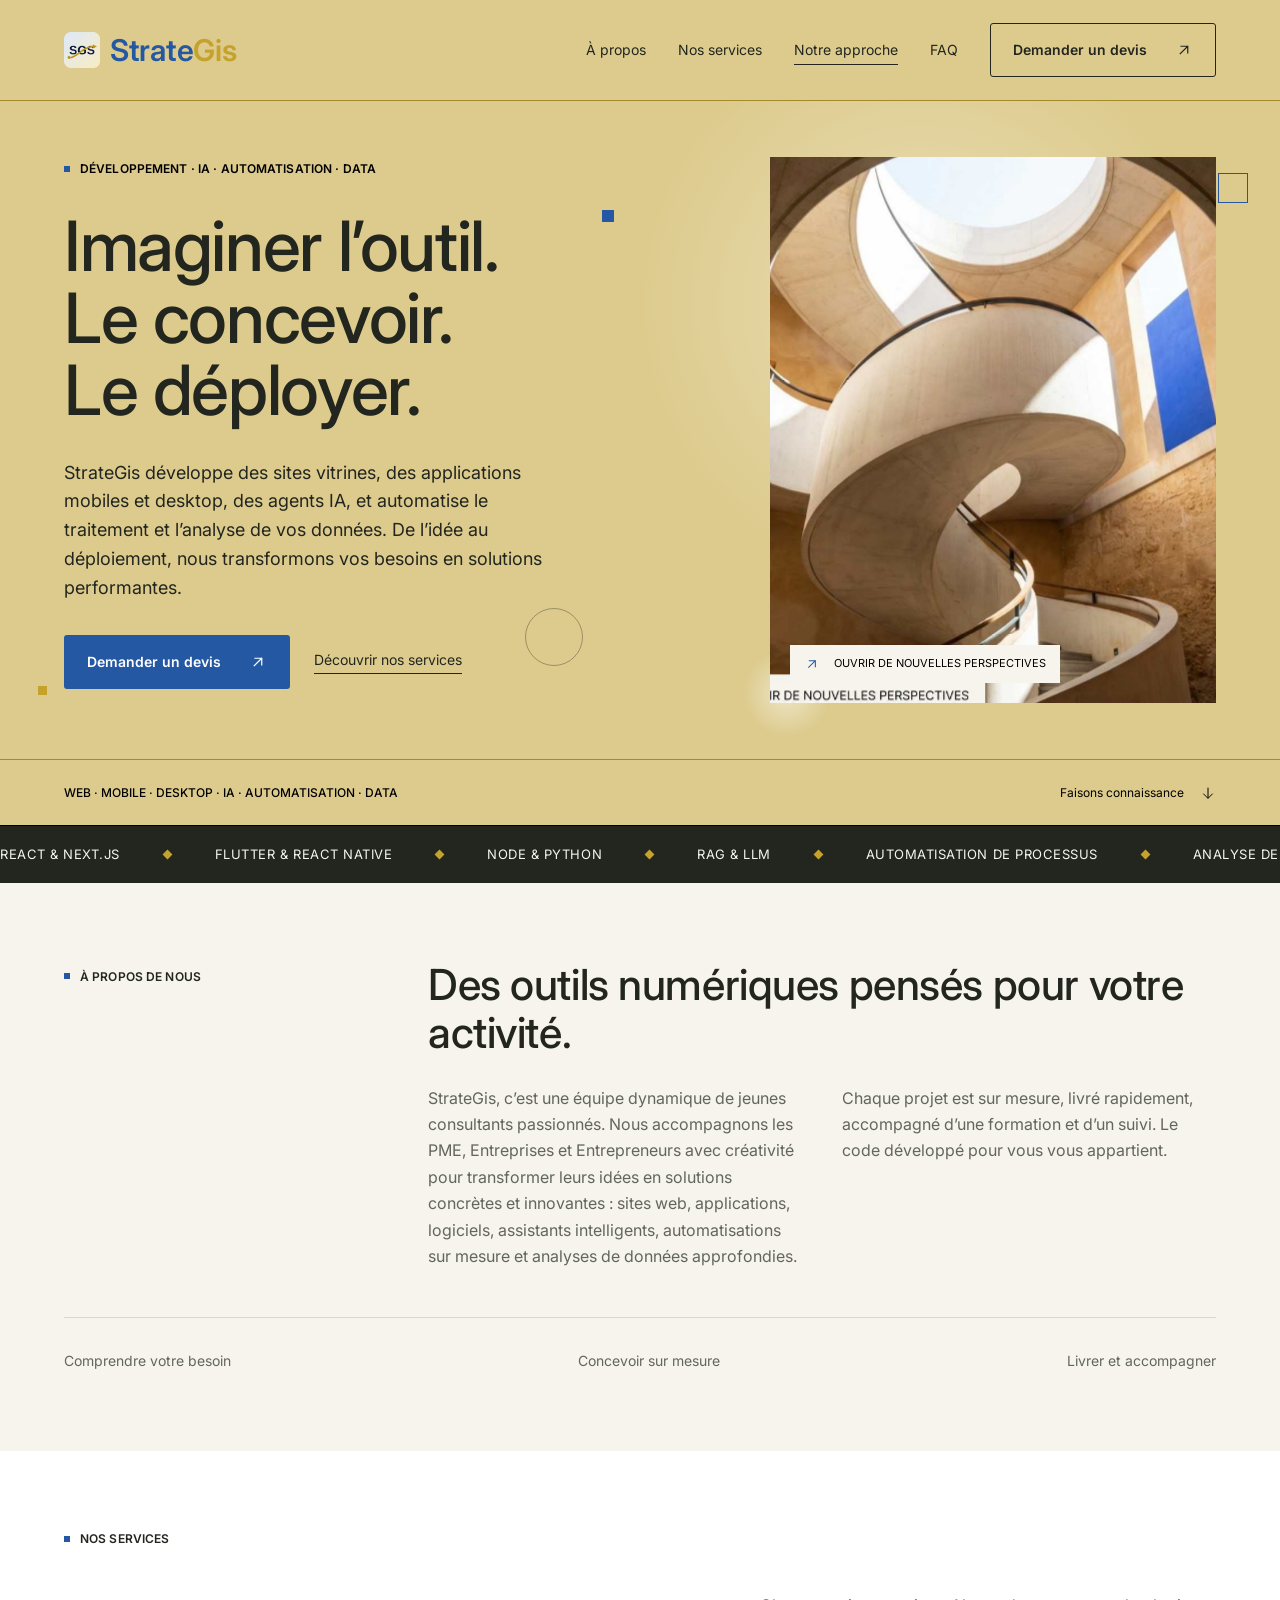
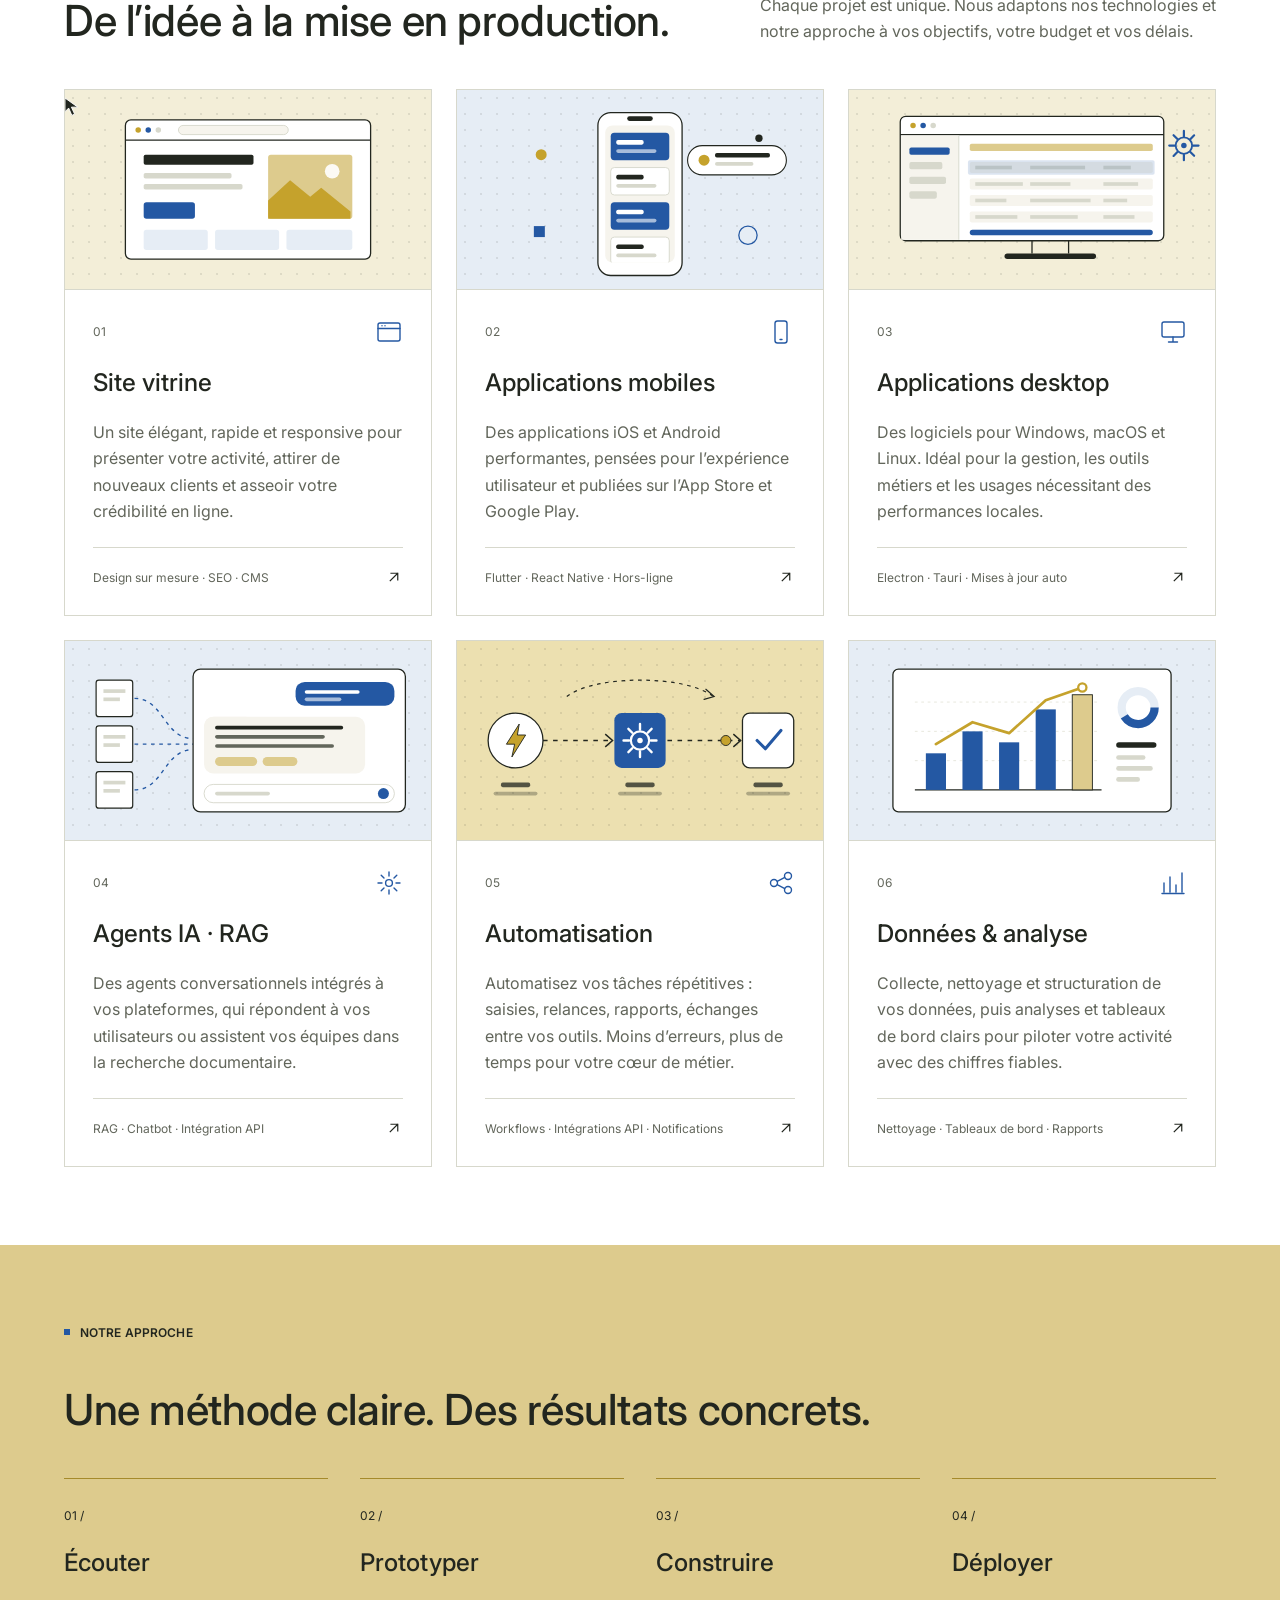
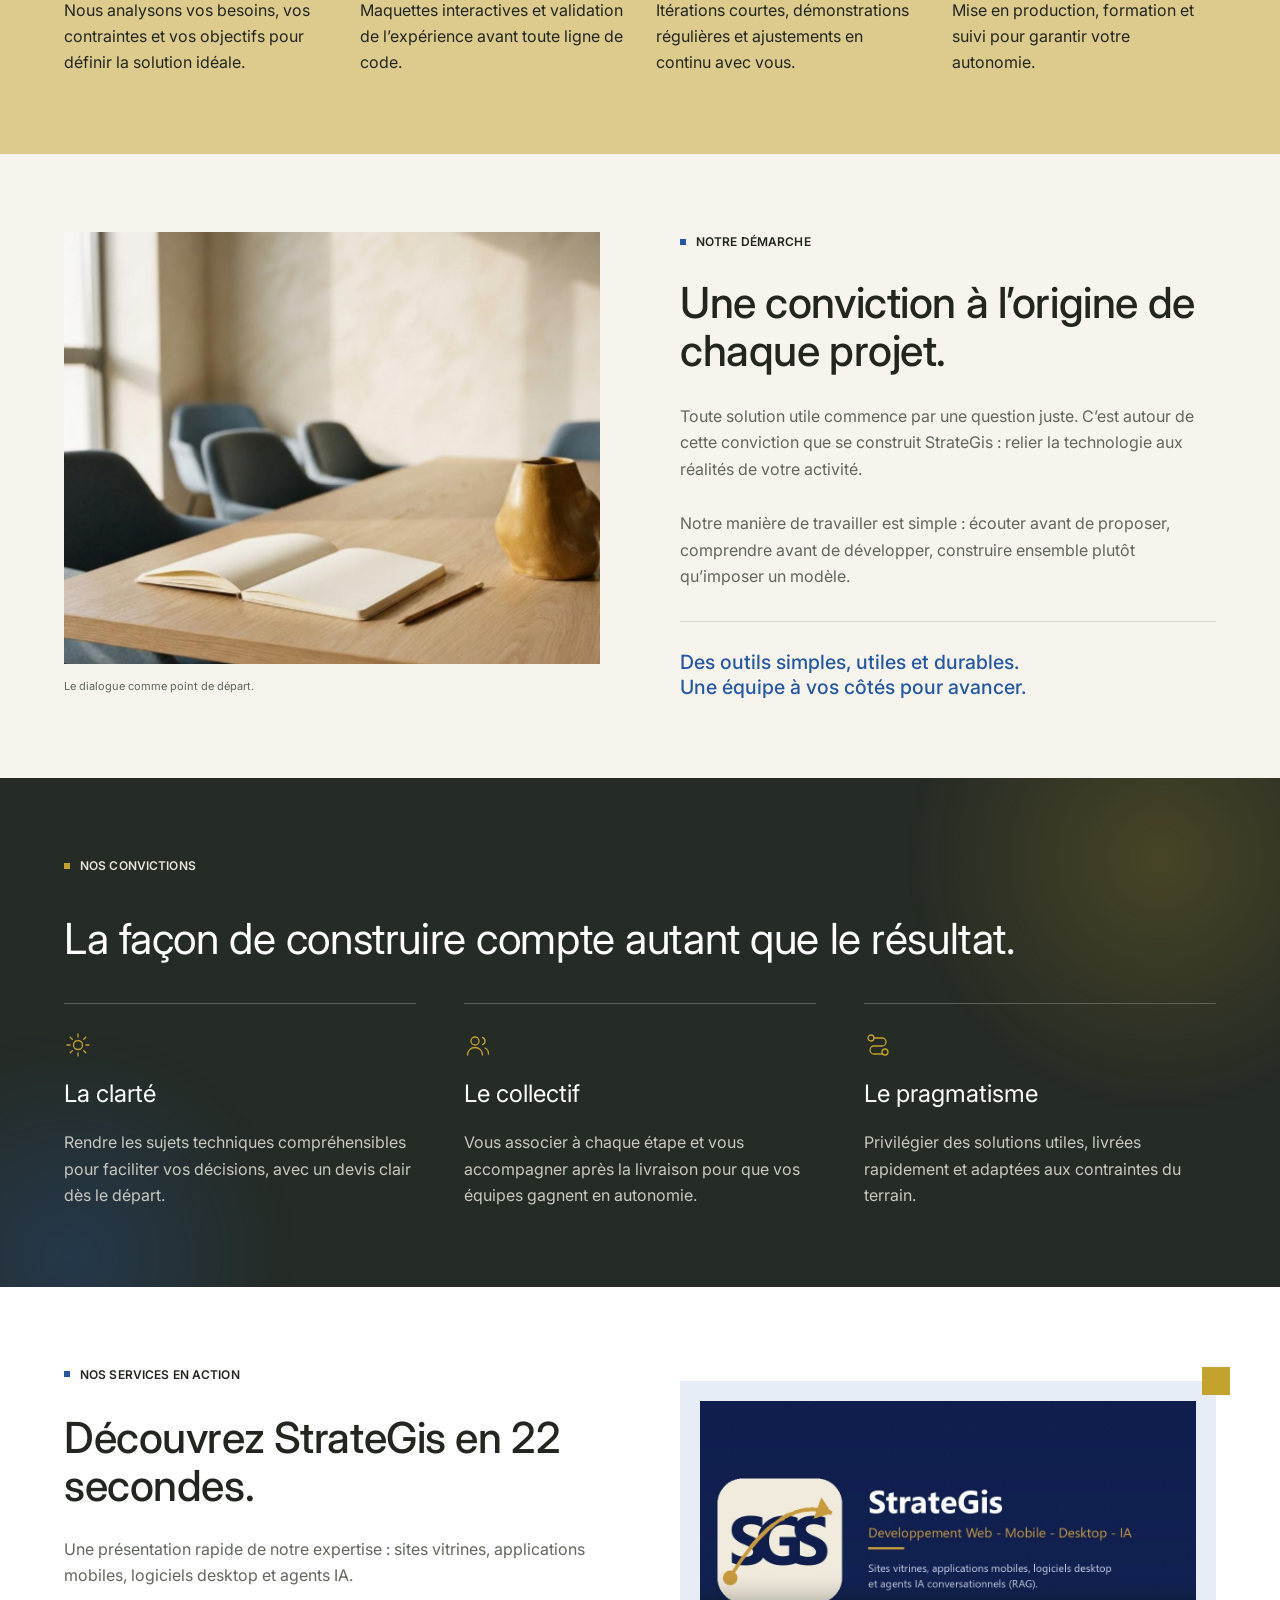
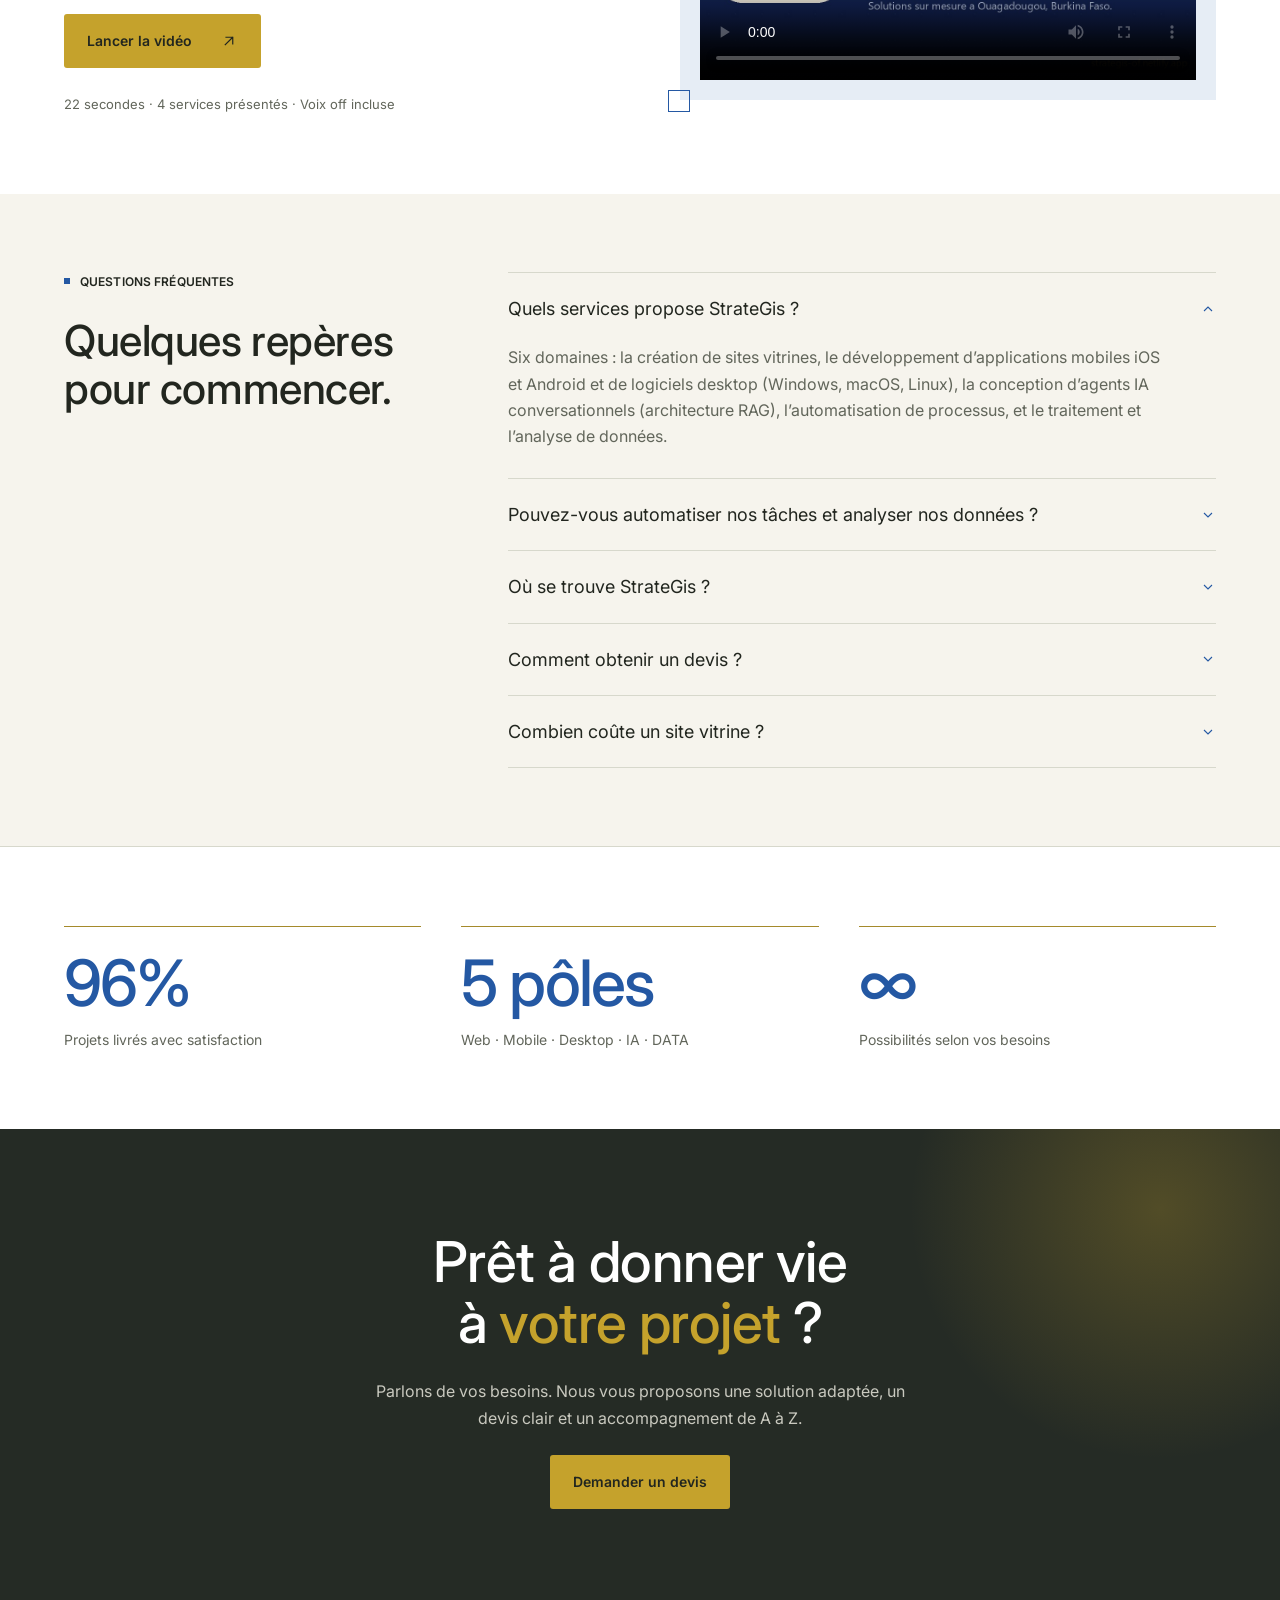
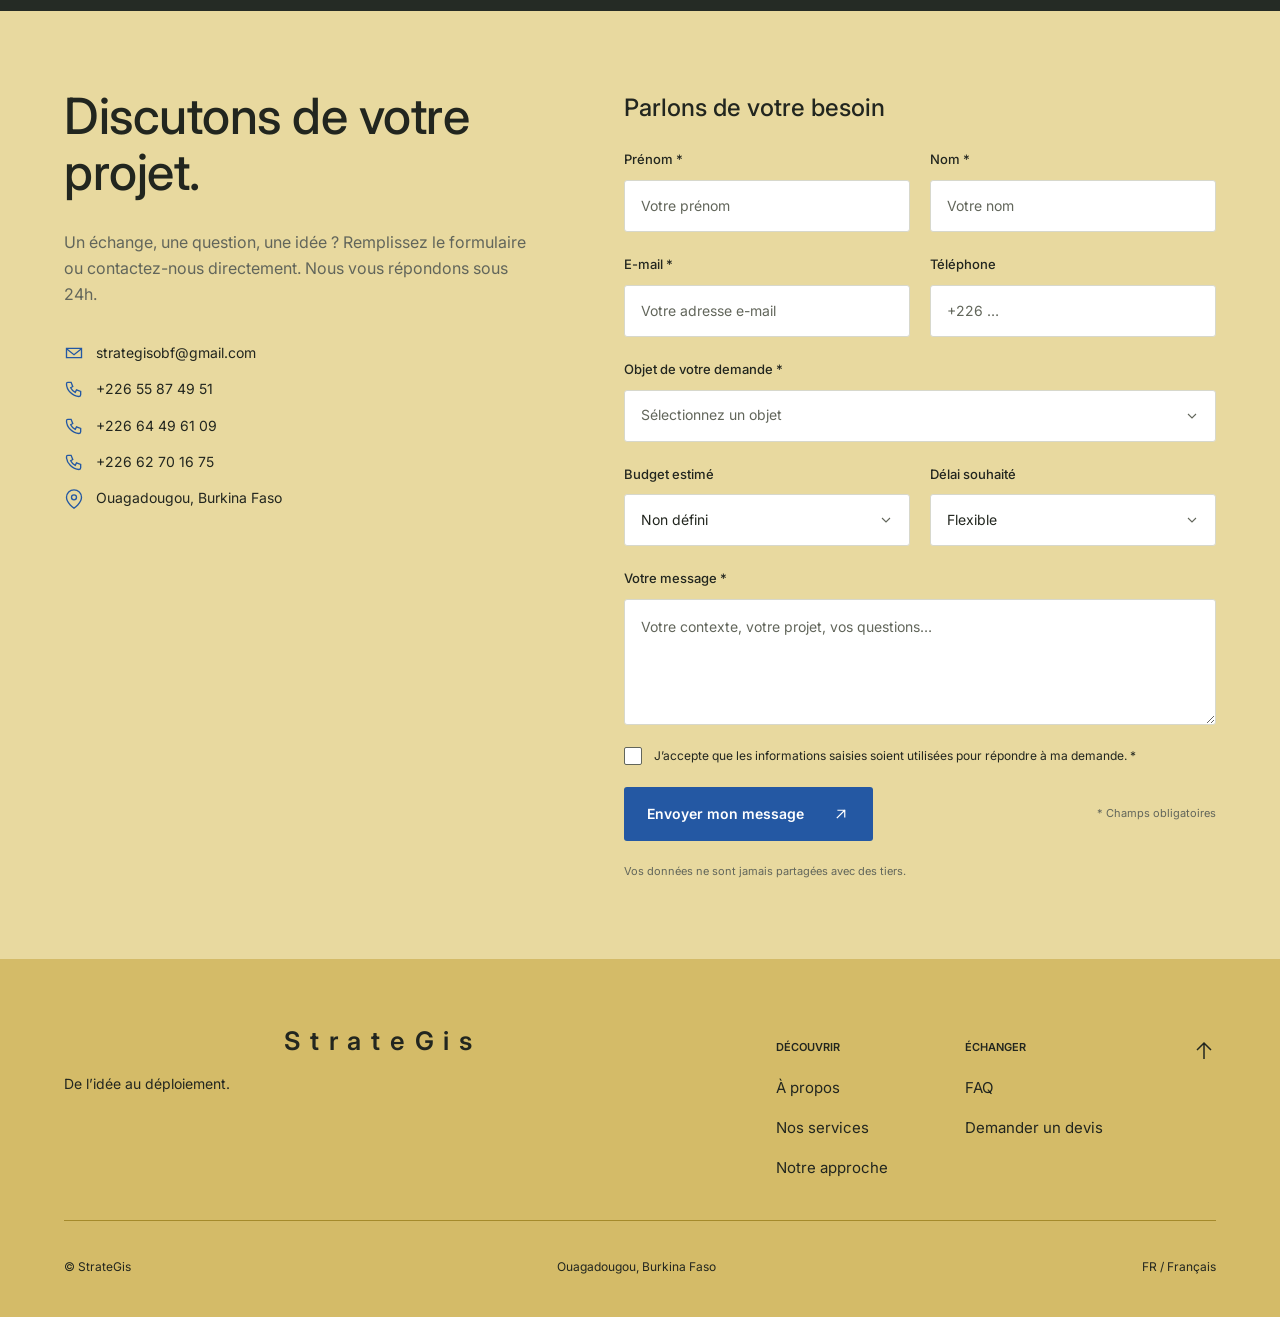
==== index.html @ c9e481a5 "constition du site" ====
<!DOCTYPE html>
<html lang="fr">
<head>
<meta charset="UTF-8">
<meta name="viewport" content="width=device-width, initial-scale=1, viewport-fit=cover">

<title>StrateGis — Développement Web, Mobile, IA, Automatisation & Data au Burkina Faso</title>
<meta name="description" content="StrateGis conçoit sites vitrines, applications mobiles et desktop, agents IA (RAG), automatisation de processus et traitement & analyse de données. Solutions sur mesure à Ouagadougou, Burkina Faso. Devis gratuit sous 24h.">
<meta name="keywords" content="développement web Burkina Faso, application mobile Ouagadougou, site vitrine Burkina, logiciel desktop, agent IA RAG, chatbot entreprise, automatisation de processus, analyse de données, traitement de données, tableau de bord, développeur web Ouagadougou, StrateGis">
<meta name="author" content="StrateGis">
<meta name="robots" content="index, follow, max-image-preview:large, max-snippet:-1, max-video-preview:-1">
<meta name="googlebot" content="index, follow">
<meta name="language" content="French">
<meta name="geo.region" content="BF">
<meta name="geo.placename" content="Ouagadougou">
<meta name="geo.position" content="12.3714;-1.5197">
<meta name="ICBM" content="12.3714, -1.5197">
<link rel="canonical" href="https://strategis-of.netlify.app/">

<meta property="og:type" content="website">
<meta property="og:url" content="https://strategis-of.netlify.app/">
<meta property="og:title" content="StrateGis — Développement, IA, Automatisation & Analyse de données">
<meta property="og:description" content="Sites vitrines, applications mobiles et desktop, agents IA, automatisation et analyse de données. Solutions sur mesure à Ouagadougou, Burkina Faso.">
<meta property="og:image" content="https://strategis-of.netlify.app/img/og-image.jpg">
<meta property="og:image:width" content="1200">
<meta property="og:image:height" content="630">
<meta property="og:image:alt" content="StrateGis — Développement, IA, automatisation et analyse de données">
<meta property="og:locale" content="fr_FR">
<meta property="og:site_name" content="StrateGis">

<meta name="twitter:card" content="summary_large_image">
<meta name="twitter:url" content="https://strategis-of.netlify.app/">
<meta name="twitter:title" content="StrateGis — Développement, IA, Automatisation & Analyse de données">
<meta name="twitter:description" content="Sites vitrines, applications mobiles et desktop, agents IA, automatisation et analyse de données à Ouagadougou, Burkina Faso.">
<meta name="twitter:image" content="https://strategis-of.netlify.app/img/og-image.jpg">

<meta name="theme-color" content="#ddcb8d">
<meta name="msapplication-TileColor" content="#ddcb8d">
<link rel="icon" type="image/png" href="/favicon.png">
<link rel="apple-touch-icon" href="/apple-touch-icon.png">
<link rel="manifest" href="/manifest.json">

<link rel="preconnect" href="https://fonts.googleapis.com">
<link rel="preconnect" href="https://fonts.gstatic.com" crossorigin>
<link rel="dns-prefetch" href="https://formspree.io">
<link href="https://fonts.googleapis.com/css2?family=Inter:wght@400;500;600&display=swap" rel="stylesheet">

<script>document.documentElement.classList.add('js');</script>
<link rel="stylesheet" href="css/style.css">

<script type="application/ld+json">
{
  "@context": "https://schema.org",
  "@graph": [
    {
      "@type": "Organization",
      "@id": "https://strategis-of.netlify.app/#organization",
      "name": "StrateGis",
      "url": "https://strategis-of.netlify.app/",
      "logo": {"@type": "ImageObject","url": "https://strategis-of.netlify.app/img/og-image.jpg","width": 1200,"height": 630},
      "description": "StrateGis développe des sites vitrines, applications mobiles, logiciels desktop et agents IA conversationnels, et intervient dans l'automatisation de processus et le traitement et l'analyse de données.",
      "email": "strategisobf@gmail.com",
      "telephone": "+22655874951",
      "address": {"@type": "PostalAddress","addressLocality": "Ouagadougou","addressCountry": "BF"},
      "contactPoint": {"@type": "ContactPoint","telephone": "+22655874951","contactType": "customer service","email": "strategisobf@gmail.com","availableLanguage": ["French"]}
    },
    {
      "@type": "WebSite",
      "@id": "https://strategis-of.netlify.app/#website",
      "url": "https://strategis-of.netlify.app/",
      "name": "StrateGis",
      "inLanguage": "fr-FR",
      "publisher": { "@id": "https://strategis-of.netlify.app/#organization" }
    },
    {
      "@type": "WebPage",
      "@id": "https://strategis-of.netlify.app/#webpage",
      "url": "https://strategis-of.netlify.app/",
      "name": "StrateGis — Développement Web, Mobile, IA, Automatisation & Data",
      "description": "Sites vitrines, applications mobiles, logiciels desktop, agents IA, automatisation et analyse de données. Solutions sur mesure à Ouagadougou, Burkina Faso.",
      "isPartOf": { "@id": "https://strategis-of.netlify.app/#website" },
      "about": { "@id": "https://strategis-of.netlify.app/#organization" },
      "inLanguage": "fr-FR"
    },
    {
      "@type": "VideoObject",
      "name": "StrateGis — Vidéo promotionnelle",
      "description": "Présentation des services StrateGis : sites vitrines, applications mobiles, logiciels desktop et agents IA conversationnels.",
      "thumbnailUrl": "https://strategis-of.netlify.app/img/og-image.jpg",
      "contentUrl": "https://strategis-of.netlify.app/videos/StratePresent.mp4",
      "uploadDate": "2025-01-01",
      "duration": "PT22S",
      "publisher": { "@id": "https://strategis-of.netlify.app/#organization" }
    },
    {"@type": "Service","serviceType": "Développement de site vitrine","provider": { "@id": "https://strategis-of.netlify.app/#organization" },"areaServed": { "@type": "Country", "name": "Burkina Faso" },"description": "Création de sites vitrines élégants, rapides et responsives avec design sur mesure, SEO optimisé et CMS."},
    {"@type": "Service","serviceType": "Développement d'applications mobiles","provider": { "@id": "https://strategis-of.netlify.app/#organization" },"areaServed": { "@type": "Country", "name": "Burkina Faso" },"description": "Applications natives et cross-platform iOS et Android avec Flutter / React Native."},
    {"@type": "Service","serviceType": "Développement d'applications desktop","provider": { "@id": "https://strategis-of.netlify.app/#organization" },"areaServed": { "@type": "Country", "name": "Burkina Faso" },"description": "Logiciels desktop pour Windows, macOS et Linux avec Electron ou Tauri."},
    {"@type": "Service","serviceType": "Développement d'agents IA conversationnels","provider": { "@id": "https://strategis-of.netlify.app/#organization" },"areaServed": { "@type": "Country", "name": "Burkina Faso" },"description": "Agents IA avec architecture RAG pour répondre aux utilisateurs et assister la recherche documentaire."},
    {"@type": "Service","serviceType": "Automatisation de processus","provider": { "@id": "https://strategis-of.netlify.app/#organization" },"areaServed": { "@type": "Country", "name": "Burkina Faso" },"description": "Automatisation des tâches répétitives, des relances, des rapports et des échanges entre vos outils."},
    {"@type": "Service","serviceType": "Traitement et analyse de données","provider": { "@id": "https://strategis-of.netlify.app/#organization" },"areaServed": { "@type": "Country", "name": "Burkina Faso" },"description": "Collecte, nettoyage et structuration des données, analyses, tableaux de bord et rapports pour piloter votre activité."},
    {
      "@type": "FAQPage",
      "mainEntity": [
        {"@type": "Question","name": "Quels services propose StrateGis ?","acceptedAnswer": {"@type": "Answer","text": "StrateGis intervient dans six domaines : la création de sites vitrines, le développement d'applications mobiles iOS et Android, de logiciels desktop (Windows, macOS, Linux), la conception d'agents IA conversationnels basés sur une architecture RAG, l'automatisation de processus, et le traitement et l'analyse de données."}},
        {"@type": "Question","name": "Pouvez-vous automatiser nos tâches et analyser nos données ?","acceptedAnswer": {"@type": "Answer","text": "Oui. StrateGis automatise les tâches répétitives (saisies, relances, rapports, échanges entre outils) et traite, nettoie et analyse vos données pour produire des tableaux de bord et des rapports exploitables."}},
        {"@type": "Question","name": "Où se trouve StrateGis ?","acceptedAnswer": {"@type": "Answer","text": "StrateGis est basé à Ouagadougou, au Burkina Faso, et travaille avec des clients dans toute la région."}},
        {"@type": "Question","name": "Comment obtenir un devis StrateGis ?","acceptedAnswer": {"@type": "Answer","text": "Vous pouvez demander un devis gratuit en remplissant le formulaire de contact sur le site ou en écrivant à strategisobf@gmail.com. Nous répondons sous 24h."}},
        {"@type": "Question","name": "Combien coûte un site vitrine chez StrateGis ?","acceptedAnswer": {"@type": "Answer","text": "Les tarifs dépendent de la complexité du projet. Nos budgets vont de moins de 150 000 FCFA pour un site simple à plus de 600 000 FCFA pour un projet complet. Contactez-nous pour un devis personnalisé."}}
      ]
    },
    {
      "@type": "BreadcrumbList",
      "itemListElement": [
        { "@type": "ListItem", "position": 1, "name": "Accueil", "item": "https://strategis-of.netlify.app/" },
        { "@type": "ListItem", "position": 2, "name": "Services", "item": "https://strategis-of.netlify.app/#services" },
        { "@type": "ListItem", "position": 3, "name": "Devis", "item": "https://strategis-of.netlify.app/#devis" }
      ]
    }
  ]
}
</script>
</head>
<body id="top">

<div id="prog" aria-hidden="true"></div>

<svg width="0" height="0" style="position:absolute" aria-hidden="true" focusable="false">
  <symbol id="i-arrow-ur" viewBox="0 0 24 24"><path d="M7 17 17 7M8 7h9v9" fill="none" stroke="currentColor" stroke-width="1.6" stroke-linecap="square"/></symbol>
  <symbol id="i-arrow-down" viewBox="0 0 24 24"><path d="M12 4v16M5 13l7 7 7-7" fill="none" stroke="currentColor" stroke-width="1.5"/></symbol>
  <symbol id="i-arrow-up" viewBox="0 0 24 24"><path d="M12 20V4M5 11l7-7 7 7" fill="none" stroke="currentColor" stroke-width="1.5"/></symbol>
  <symbol id="i-chevron" viewBox="0 0 24 24"><path d="m6 9 6 6 6-6" fill="none" stroke="currentColor" stroke-width="1.6"/></symbol>
  <symbol id="i-web" viewBox="0 0 28 28"><rect x="3" y="5" width="22" height="18" rx="2" fill="none" stroke="currentColor" stroke-width="1.4"/><path d="M3 10.5h22M7 7.8h.01M10 7.8h.01" fill="none" stroke="currentColor" stroke-width="1.4" stroke-linecap="round"/></symbol>
  <symbol id="i-mobile" viewBox="0 0 28 28"><rect x="8" y="3" width="12" height="22" rx="2.5" fill="none" stroke="currentColor" stroke-width="1.4"/><path d="M13 21.5h2" fill="none" stroke="currentColor" stroke-width="1.4" stroke-linecap="round"/></symbol>
  <symbol id="i-desktop" viewBox="0 0 28 28"><rect x="3" y="4" width="22" height="15" rx="2" fill="none" stroke="currentColor" stroke-width="1.4"/><path d="M9.5 24h9M14 19v5" fill="none" stroke="currentColor" stroke-width="1.4" stroke-linecap="round"/></symbol>
  <symbol id="i-ai" viewBox="0 0 28 28"><circle cx="14" cy="14" r="3.4" fill="none" stroke="currentColor" stroke-width="1.4"/><path d="M14 3v4M14 21v4M3 14h4M21 14h4M6.2 6.2l2.8 2.8M19 19l2.8 2.8M6.2 21.8 9 19M19 9l2.8-2.8" fill="none" stroke="currentColor" stroke-width="1.4" stroke-linecap="round"/></symbol>
  <symbol id="i-auto" viewBox="0 0 28 28"><circle cx="7" cy="14" r="3.5" fill="none" stroke="currentColor" stroke-width="1.4"/><circle cx="21" cy="7" r="3.5" fill="none" stroke="currentColor" stroke-width="1.4"/><circle cx="21" cy="21" r="3.5" fill="none" stroke="currentColor" stroke-width="1.4"/><path d="m10.2 12.4 7.6-4M10.2 15.6l7.6 4" fill="none" stroke="currentColor" stroke-width="1.4" stroke-linecap="round"/></symbol>
  <symbol id="i-data" viewBox="0 0 28 28"><path d="M5 23v-9M11 23V8M17 23v-7M23 23V4M3 24.5h22" fill="none" stroke="currentColor" stroke-width="1.4" stroke-linecap="round"/></symbol>
  <symbol id="i-sun" viewBox="0 0 28 28"><circle cx="14" cy="14" r="4.5" fill="none" stroke="currentColor" stroke-width="1.3"/><path d="M14 3v3M14 22v3M3 14h3M22 14h3M6.2 6.2l2.1 2.1M19.7 19.7l2.1 2.1M6.2 21.8l2.1-2.1M19.7 8.3l2.1-2.1" fill="none" stroke="currentColor" stroke-width="1.3" stroke-linecap="round"/></symbol>
  <symbol id="i-users" viewBox="0 0 28 28"><circle cx="11" cy="10" r="4" fill="none" stroke="currentColor" stroke-width="1.3"/><path d="M3.5 24c0-4.4 3.4-7.5 7.5-7.5s7.5 3.1 7.5 7.5" fill="none" stroke="currentColor" stroke-width="1.3" stroke-linecap="round"/><path d="M18.5 6.3a4 4 0 0 1 0 7.4M21 17c2.2.9 3.5 3.2 3.5 6" fill="none" stroke="currentColor" stroke-width="1.3" stroke-linecap="round"/></symbol>
  <symbol id="i-route" viewBox="0 0 28 28"><circle cx="7" cy="7" r="3" fill="none" stroke="currentColor" stroke-width="1.3"/><circle cx="21" cy="21" r="3" fill="none" stroke="currentColor" stroke-width="1.3"/><path d="M10 7h8a4 4 0 0 1 0 8H10a4 4 0 0 0 0 8h8" fill="none" stroke="currentColor" stroke-width="1.3" stroke-linecap="round"/></symbol>
</svg>

<a class="skip" href="#main">Aller au contenu</a>

<header class="nav" id="nav">
  <div class="wrap nav-in">
    <a class="brand" href="#top" aria-label="StrateGis — Retour à l'accueil">
      <img src="img/strategis_favicon_512.png" alt="Logo StrateGis" class="brand-logo" width="36" height="36">
      <span class="brand-text"><span class="c-blue">Strate</span><span class="c-gold">Gis</span></span>
    </a>
    <button class="nav-toggle" id="nav-toggle" aria-expanded="false" aria-controls="nav-links" aria-label="Ouvrir le menu"><span></span><span></span></button>
    <nav class="nav-links" id="nav-links" aria-label="Navigation principale">
      <a href="#a-propos">À propos</a>
      <a href="#services">Nos services</a>
      <a href="#approche">Notre approche</a>
      <a href="#faq">FAQ</a>
      <a class="btn btn-ghost" href="#devis"><span>Demander un devis</span><svg aria-hidden="true"><use href="#i-arrow-ur"/></svg></a>
    </nav>
  </div>
</header>

<main id="main">

<!-- ================= ACCUEIL ================= -->
<section class="s-hero" id="accueil">
  <div class="shapes" aria-hidden="true"><i></i><i></i><i></i><i></i><i></i></div>
  <div class="wrap hero-grid">
    <div class="hero-text">
      <p class="eyebrow"><i></i>Développement · IA · Automatisation · Data</p>
      <h1 class="split" id="hero-title">Imaginer l’outil.<br>Le concevoir.<br>Le déployer.</h1>
      <p class="lead">StrateGis développe des sites vitrines, des applications mobiles et desktop, des agents IA, et automatise le traitement et l’analyse de vos données. De l’idée au déploiement, nous transformons vos besoins en solutions performantes.</p>
      <div class="actions">
        <a class="btn btn-blue" href="#devis"><span>Demander un devis</span><svg aria-hidden="true"><use href="#i-arrow-ur"/></svg></a>
        <a class="link-u" href="#services">Découvrir nos services</a>
      </div>
    </div>
    <figure class="hero-fig ph">
      <img src="img/hero.jpg" width="590" height="546" alt="Escalier hélicoïdal en pierre baigné de lumière naturelle" fetchpriority="high" data-par="0.07" onerror="this.remove()">
      <figcaption><svg aria-hidden="true"><use href="#i-arrow-ur"/></svg>Ouvrir de nouvelles perspectives</figcaption>
    </figure>
  </div>

  <div class="strip">
    <div class="wrap strip-in">
      <p>Web · Mobile · Desktop · IA · Automatisation · Data</p>
      <a href="#a-propos">Faisons connaissance<svg aria-hidden="true"><use href="#i-arrow-down"/></svg></a>
    </div>
  </div>
</section>

<div class="marq" aria-hidden="true">
  <div class="marq-track">
    <span>React &amp; Next.js</span><span>Flutter &amp; React Native</span><span>Node &amp; Python</span><span>RAG &amp; LLM</span><span>Automatisation de processus</span><span>Analyse de données</span><span>Tableaux de bord</span><span>Electron &amp; Tauri</span><span>Cloud &amp; DevOps</span><span>UI / UX</span><span>API &amp; Microservices</span>
    <span>React &amp; Next.js</span><span>Flutter &amp; React Native</span><span>Node &amp; Python</span><span>RAG &amp; LLM</span><span>Automatisation de processus</span><span>Analyse de données</span><span>Tableaux de bord</span><span>Electron &amp; Tauri</span><span>Cloud &amp; DevOps</span><span>UI / UX</span><span>API &amp; Microservices</span>
  </div>
</div>

<!-- ================= À PROPOS ================= -->
<section class="s-about" id="a-propos">
  <div class="wrap about-grid">
    <p class="eyebrow dark"><i></i>À propos de nous</p>
    <div class="about-main">
      <h2 class="h2 split">Des outils numériques pensés pour votre activité.</h2>
      <div class="two-col">
        <p>StrateGis, c’est une équipe dynamique de jeunes consultants passionnés. Nous accompagnons les PME, Entreprises et Entrepreneurs avec créativité pour transformer leurs idées en solutions concrètes et innovantes : sites web, applications, logiciels, assistants intelligents, automatisations sur mesure et analyses de données approfondies.</p>
        <p>Chaque projet est sur mesure, livré rapidement, accompagné d’une formation et d’un suivi. Le code développé pour vous vous appartient.</p>
      </div>
    </div>
  </div>
  <div class="wrap">
    <hr class="rule">
    <ul class="intents">
      <li>Comprendre votre besoin</li>
      <li>Concevoir sur mesure</li>
      <li>Livrer et accompagner</li>
    </ul>
  </div>
</section>

<!-- ================= SERVICES ================= -->
<section class="s-services" id="services">
  <div class="wrap">
    <p class="eyebrow dark"><i></i>Nos services</p>
    <div class="sv-head">
      <h2 class="h2 split">De l’idée à la mise en production.</h2>
      <p class="muted">Chaque projet est unique. Nous adaptons nos technologies et notre approche à vos objectifs, votre budget et vos délais.</p>
    </div>

    <div class="cards">

      <a class="card" href="#devis" data-service="Site vitrine">
        <div class="card-art t1">
          <svg class="art art-web" viewBox="0 0 400 200" role="img" aria-label="Illustration animée : un site web qui se construit">
            <g class="bob">
              <rect x="66" y="24" width="268" height="152" rx="6" fill="#fff" stroke="#22261f" stroke-width="1.4"/>
              <path d="M66 46h268" stroke="#22261f" stroke-width="1.4"/>
              <circle cx="80" cy="35" r="3" fill="#c5a22c"/><circle cx="91" cy="35" r="3" fill="#2458a3"/><circle cx="102" cy="35" r="3" fill="#d7d8cc"/>
              <rect x="124" y="30" width="120" height="10" rx="5" fill="#f6f4ed" stroke="#d7d8cc"/>
              <rect class="sk s1" x="86" y="62" width="120" height="11" rx="2" fill="#22261f"/>
              <rect class="sk s2" x="86" y="82" width="96" height="6" rx="2" fill="#d7d8cc"/>
              <rect class="sk s3" x="86" y="94" width="108" height="6" rx="2" fill="#d7d8cc"/>
              <rect class="pulse" x="86" y="114" width="56" height="18" rx="3" fill="#2458a3"/>
              <rect x="222" y="62" width="92" height="70" rx="3" fill="#ddcb8d"/>
              <circle class="sunc" cx="292" cy="80" r="8" fill="#fff" opacity=".9"/>
              <path d="M222 132V112l24-22 22 18 12-10 32 26v8z" fill="#c5a22c"/>
              <g class="cards3"><rect x="86" y="144" width="70" height="22" rx="3" fill="#e6edf5"/><rect x="164" y="144" width="70" height="22" rx="3" fill="#e6edf5"/><rect x="242" y="144" width="72" height="22" rx="3" fill="#e6edf5"/></g>
              <g class="cursor"><path d="M0 0v15l4-4 3.5 8 3-1.4-3.5-7.6H14z" fill="#22261f" stroke="#fff" stroke-width="1"/></g>
            </g>
          </svg>
        </div>
        <div class="card-body">
          <div class="card-top"><span>01</span><svg class="ico" aria-hidden="true"><use href="#i-web"/></svg></div>
          <h3>Site vitrine</h3>
          <p>Un site élégant, rapide et responsive pour présenter votre activité, attirer de nouveaux clients et asseoir votre crédibilité en ligne.</p>
          <div class="card-foot"><span>Design sur mesure · SEO · CMS</span><svg aria-hidden="true"><use href="#i-arrow-ur"/></svg></div>
        </div>
      </a>

      <a class="card" href="#devis" data-service="Application mobile / iOS">
        <div class="card-art t2">
          <svg class="art art-mobile" viewBox="0 0 400 200" role="img" aria-label="Illustration animée : une application mobile avec notification">
            <defs><clipPath id="scr"><rect x="162" y="30" width="76" height="150" rx="8"/></clipPath></defs>
            <g class="orb-s">
              <circle cx="92" cy="62" r="6" fill="#c5a22c"/>
              <circle cx="318" cy="150" r="10" fill="none" stroke="#2458a3" stroke-width="1.4"/>
              <rect x="84" y="140" width="12" height="12" fill="#2458a3"/>
              <circle cx="330" cy="44" r="4" fill="#22261f"/>
            </g>
            <g class="bob">
              <rect x="154" y="16" width="92" height="178" rx="14" fill="#fff" stroke="#22261f" stroke-width="1.4"/>
              <rect x="162" y="30" width="76" height="150" rx="8" fill="#f6f4ed"/>
              <rect x="186" y="20" width="28" height="5" rx="2.5" fill="#22261f"/>
              <g clip-path="url(#scr)"><g class="feed">
                <rect x="168" y="38" width="64" height="30" rx="4" fill="#2458a3"/><rect x="174" y="46" width="30" height="5" rx="2" fill="#fff"/><rect x="174" y="56" width="44" height="4" rx="2" fill="#fff" opacity=".6"/>
                <rect x="168" y="76" width="64" height="30" rx="4" fill="#fff" stroke="#d7d8cc"/><rect x="174" y="84" width="30" height="5" rx="2" fill="#22261f"/><rect x="174" y="94" width="44" height="4" rx="2" fill="#d7d8cc"/>
                <rect x="168" y="114" width="64" height="30" rx="4" fill="#2458a3"/><rect x="174" y="122" width="30" height="5" rx="2" fill="#fff"/><rect x="174" y="132" width="44" height="4" rx="2" fill="#fff" opacity=".6"/>
                <rect x="168" y="152" width="64" height="30" rx="4" fill="#fff" stroke="#d7d8cc"/><rect x="174" y="160" width="30" height="5" rx="2" fill="#22261f"/><rect x="174" y="170" width="44" height="4" rx="2" fill="#d7d8cc"/>
                <rect x="168" y="190" width="64" height="30" rx="4" fill="#2458a3"/><rect x="174" y="198" width="30" height="5" rx="2" fill="#fff"/><rect x="174" y="208" width="44" height="4" rx="2" fill="#fff" opacity=".6"/>
                <rect x="168" y="228" width="64" height="30" rx="4" fill="#fff" stroke="#d7d8cc"/><rect x="174" y="236" width="30" height="5" rx="2" fill="#22261f"/><rect x="174" y="246" width="44" height="4" rx="2" fill="#d7d8cc"/>
                <rect x="168" y="266" width="64" height="30" rx="4" fill="#2458a3"/>
              </g></g>
            </g>
            <g class="notif"><rect x="252" y="52" width="108" height="32" rx="16" fill="#fff" stroke="#22261f" stroke-width="1.2"/><circle cx="270" cy="68" r="6" fill="#c5a22c"/><rect x="282" y="60" width="60" height="5" rx="2" fill="#22261f"/><rect x="282" y="70" width="42" height="4" rx="2" fill="#d7d8cc"/></g>
          </svg>
        </div>
        <div class="card-body">
          <div class="card-top"><span>02</span><svg class="ico" aria-hidden="true"><use href="#i-mobile"/></svg></div>
          <h3>Applications mobiles</h3>
          <p>Des applications iOS et Android performantes, pensées pour l’expérience utilisateur et publiées sur l’App Store et Google Play.</p>
          <div class="card-foot"><span>Flutter · React Native · Hors-ligne</span><svg aria-hidden="true"><use href="#i-arrow-ur"/></svg></div>
        </div>
      </a>

      <a class="card" href="#devis" data-service="Application desktop">
        <div class="card-art t1">
          <svg class="art art-desktop" viewBox="0 0 400 200" role="img" aria-label="Illustration animée : un logiciel desktop qui traite des lignes de données">
            <g class="bob">
              <rect x="56" y="20" width="288" height="136" rx="6" fill="#fff" stroke="#22261f" stroke-width="1.4"/>
              <path d="M56 40h288" stroke="#22261f" stroke-width="1.4"/>
              <circle cx="70" cy="30" r="3" fill="#c5a22c"/><circle cx="81" cy="30" r="3" fill="#2458a3"/><circle cx="92" cy="30" r="3" fill="#d7d8cc"/>
              <rect x="57" y="41" width="63" height="114" fill="#f6f4ed"/><path d="M120 41v114" stroke="#d7d8cc"/>
              <rect x="66" y="54" width="44" height="8" rx="2" fill="#2458a3"/><rect x="66" y="70" width="36" height="8" rx="2" fill="#d7d8cc"/><rect x="66" y="86" width="40" height="8" rx="2" fill="#d7d8cc"/><rect x="66" y="102" width="30" height="8" rx="2" fill="#d7d8cc"/>
              <rect x="132" y="50" width="200" height="8" rx="2" fill="#ddcb8d"/>
              <g fill="#f6f4ed"><rect x="132" y="70" width="200" height="12" rx="2"/><rect x="132" y="88" width="200" height="12" rx="2"/><rect x="132" y="106" width="200" height="12" rx="2"/><rect x="132" y="124" width="200" height="12" rx="2"/></g>
              <g fill="#d7d8cc"><rect x="138" y="74" width="40" height="4"/><rect x="198" y="74" width="60" height="4"/><rect x="278" y="74" width="30" height="4"/><rect x="138" y="92" width="52" height="4"/><rect x="198" y="92" width="44" height="4"/><rect x="278" y="92" width="38" height="4"/><rect x="138" y="110" width="34" height="4"/><rect x="198" y="110" width="66" height="4"/><rect x="278" y="110" width="26" height="4"/><rect x="138" y="128" width="46" height="4"/><rect x="198" y="128" width="52" height="4"/><rect x="278" y="128" width="34" height="4"/></g>
              <rect class="hl" x="130" y="68" width="204" height="16" rx="2" fill="#2458a3" opacity=".16"/>
              <rect x="132" y="144" width="200" height="6" rx="3" fill="#e6edf5"/>
              <rect class="loadbar" x="132" y="144" width="200" height="6" rx="3" fill="#2458a3"/>
              <path d="M200 156v14M240 156v14" stroke="#22261f" stroke-width="1.4"/>
              <rect x="170" y="170" width="100" height="6" rx="3" fill="#22261f"/>
            </g>
            <g class="cog"><circle cx="366" cy="52" r="9" fill="none" stroke="#2458a3" stroke-width="2"/><circle cx="366" cy="52" r="3" fill="#2458a3"/><path d="M366 36v6M366 62v6M350 52h6M376 52h6M354.7 40.7l4.2 4.2M373 59l4.2 4.2M354.7 63.3l4.2-4.2M373 45l4.2-4.2" stroke="#2458a3" stroke-width="2.4" stroke-linecap="round"/></g>
          </svg>
        </div>
        <div class="card-body">
          <div class="card-top"><span>03</span><svg class="ico" aria-hidden="true"><use href="#i-desktop"/></svg></div>
          <h3>Applications desktop</h3>
          <p>Des logiciels pour Windows, macOS et Linux. Idéal pour la gestion, les outils métiers et les usages nécessitant des performances locales.</p>
          <div class="card-foot"><span>Electron · Tauri · Mises à jour auto</span><svg aria-hidden="true"><use href="#i-arrow-ur"/></svg></div>
        </div>
      </a>

      <a class="card" href="#devis" data-service="Agent IA (RAG)">
        <div class="card-art t2">
          <svg class="art art-ai" viewBox="0 0 400 200" role="img" aria-label="Illustration animée : un agent IA qui répond à partir de vos documents">
            <g fill="#fff" stroke="#22261f" stroke-width="1.3">
              <rect class="bob" x="34" y="34" width="40" height="40" rx="3"/><rect class="bob d2" x="34" y="84" width="40" height="40" rx="3"/><rect class="bob d3" x="34" y="134" width="40" height="40" rx="3"/>
            </g>
            <g fill="#d7d8cc"><rect x="42" y="44" width="24" height="4"/><rect x="42" y="53" width="18" height="4"/><rect x="42" y="94" width="24" height="4"/><rect x="42" y="103" width="18" height="4"/><rect x="42" y="144" width="24" height="4"/><rect x="42" y="153" width="18" height="4"/></g>
            <g fill="none" stroke="#2458a3" stroke-width="1.5" class="dash"><path d="M76 54C108 54 108 98 140 98"/><path d="M76 104H140"/><path d="M76 154C108 154 108 110 140 110"/></g>
            <rect x="140" y="22" width="232" height="156" rx="8" fill="#fff" stroke="#22261f" stroke-width="1.4"/>
            <g class="m1"><rect x="252" y="36" width="108" height="26" rx="10" fill="#2458a3"/><rect x="262" y="45" width="60" height="4" rx="2" fill="#fff"/><rect x="262" y="53" width="40" height="4" rx="2" fill="#fff" opacity=".6"/></g>
            <g class="m2"><rect x="152" y="74" width="56" height="26" rx="10" fill="#f6f4ed"/><circle class="td" cx="168" cy="87" r="3" fill="#22261f"/><circle class="td td2" cx="180" cy="87" r="3" fill="#22261f"/><circle class="td td3" cx="192" cy="87" r="3" fill="#22261f"/></g>
            <g class="m3"><rect x="152" y="74" width="176" height="62" rx="10" fill="#f6f4ed"/><rect x="164" y="84" width="140" height="4" rx="2" fill="#22261f"/><rect x="164" y="94" width="120" height="4" rx="2" fill="#62665b"/><rect x="164" y="104" width="130" height="4" rx="2" fill="#62665b"/><rect x="164" y="118" width="46" height="10" rx="5" fill="#ddcb8d"/><rect x="216" y="118" width="38" height="10" rx="5" fill="#ddcb8d"/></g>
            <rect x="152" y="148" width="208" height="20" rx="10" fill="none" stroke="#d7d8cc"/><rect x="164" y="156" width="60" height="4" rx="2" fill="#d7d8cc"/><circle class="pulse" cx="348" cy="158" r="6" fill="#2458a3"/>
          </svg>
        </div>
        <div class="card-body">
          <div class="card-top"><span>04</span><svg class="ico" aria-hidden="true"><use href="#i-ai"/></svg></div>
          <h3>Agents IA · RAG</h3>
          <p>Des agents conversationnels intégrés à vos plateformes, qui répondent à vos utilisateurs ou assistent vos équipes dans la recherche documentaire.</p>
          <div class="card-foot"><span>RAG · Chatbot · Intégration API</span><svg aria-hidden="true"><use href="#i-arrow-ur"/></svg></div>
        </div>
      </a>

      <a class="card" href="#devis" data-service="Automatisation de processus">
        <div class="card-art t3">
          <svg class="art art-auto" viewBox="0 0 400 200" role="img" aria-label="Illustration animée : un processus automatisé en trois étapes">
            <g class="bob">
              <path class="flow" d="M94 100H170M230 100H310" fill="none" stroke="#22261f" stroke-width="1.6"/>
              <path d="M162 93l8 7-8 7M302 93l8 7-8 7" fill="none" stroke="#22261f" stroke-width="1.6"/>
              <circle cx="64" cy="100" r="30" fill="#fff" stroke="#22261f" stroke-width="1.4"/>
              <path d="M68 82 54 104h9l-3 14 15-24h-9z" fill="#c5a22c" stroke="#22261f" stroke-width="1" stroke-linejoin="round"/>
              <rect x="172" y="70" width="56" height="60" rx="8" fill="#2458a3"/>
              <g class="gear"><circle cx="200" cy="100" r="10" fill="none" stroke="#fff" stroke-width="2.4"/><circle cx="200" cy="100" r="3" fill="#fff"/><path d="M200 82v6M200 112v6M182 100h6M212 100h6M187.3 87.3l4.2 4.2M208.5 108.5l4.2 4.2M187.3 112.7l4.2-4.2M208.5 91.5l4.2-4.2" stroke="#fff" stroke-width="2.6" stroke-linecap="round"/></g>
              <g class="n3"><rect x="312" y="70" width="56" height="60" rx="8" fill="#fff" stroke="#22261f" stroke-width="1.4"/><path class="tick" d="M328 100l9 9 17-20" fill="none" stroke="#2458a3" stroke-width="3.4" stroke-linecap="round" stroke-linejoin="round"/></g>
              <circle r="5.5" fill="#c5a22c" stroke="#22261f" stroke-width="1"><animateMotion dur="3.2s" repeatCount="indefinite" path="M94 100H312"/></circle>
              <g fill="#22261f" opacity=".75"><rect x="48" y="146" width="32" height="5" rx="2"/><rect x="184" y="146" width="32" height="5" rx="2"/><rect x="324" y="146" width="32" height="5" rx="2"/></g>
              <g fill="#22261f" opacity=".3"><rect x="40" y="156" width="48" height="4" rx="2"/><rect x="176" y="156" width="48" height="4" rx="2"/><rect x="316" y="156" width="48" height="4" rx="2"/></g>
              <path class="loop" d="M120 52C150 28 250 28 280 52" fill="none" stroke="#22261f" stroke-width="1.3"/>
              <path d="m272 44 9 8-11 3" fill="none" stroke="#22261f" stroke-width="1.3" stroke-linecap="round"/>
            </g>
          </svg>
        </div>
        <div class="card-body">
          <div class="card-top"><span>05</span><svg class="ico" aria-hidden="true"><use href="#i-auto"/></svg></div>
          <h3>Automatisation</h3>
          <p>Automatisez vos tâches répétitives : saisies, relances, rapports, échanges entre vos outils. Moins d’erreurs, plus de temps pour votre cœur de métier.</p>
          <div class="card-foot"><span>Workflows · Intégrations API · Notifications</span><svg aria-hidden="true"><use href="#i-arrow-ur"/></svg></div>
        </div>
      </a>

      <a class="card" href="#devis" data-service="Traitement & analyse de données">
        <div class="card-art t2">
          <svg class="art art-data" viewBox="0 0 400 200" role="img" aria-label="Illustration animée : un tableau de bord d'analyse de données">
            <g class="bob">
              <rect x="48" y="22" width="304" height="156" rx="6" fill="#fff" stroke="#22261f" stroke-width="1.4"/>
              <g stroke="#e5e5da" stroke-width="1" stroke-dasharray="3 4"><path d="M72 122H272M72 90H272M72 58H272"/></g>
              <path d="M72 154H276" stroke="#22261f" stroke-width="1.4"/>
              <rect class="bb b1" x="84" y="114" width="22" height="40" fill="#2458a3"/>
              <rect class="bb b2" x="124" y="90" width="22" height="64" fill="#2458a3"/>
              <rect class="bb b3" x="164" y="102" width="22" height="52" fill="#2458a3"/>
              <rect class="bb b4" x="204" y="66" width="22" height="88" fill="#2458a3"/>
              <rect class="bb b5" x="244" y="50" width="22" height="104" fill="#ddcb8d" stroke="#22261f" stroke-width="1"/>
              <path class="ln" d="M95 104 135 80l40 12 40-36 40-14" fill="none" stroke="#c5a22c" stroke-width="3" stroke-linecap="round" stroke-linejoin="round"/>
              <circle class="pt" cx="255" cy="42" r="4.5" fill="#fff" stroke="#c5a22c" stroke-width="2.5"/>
              <circle cx="316" cy="64" r="18" fill="none" stroke="#e6edf5" stroke-width="9"/>
              <circle class="dn" cx="316" cy="64" r="18" fill="none" stroke="#2458a3" stroke-width="9" stroke-dasharray="46 120"/>
              <g><rect x="292" y="102" width="44" height="6" rx="3" fill="#22261f"/><rect x="292" y="116" width="32" height="5" rx="2.5" fill="#d7d8cc"/><rect x="292" y="128" width="40" height="5" rx="2.5" fill="#d7d8cc"/><rect x="292" y="140" width="26" height="5" rx="2.5" fill="#d7d8cc"/></g>
            </g>
          </svg>
        </div>
        <div class="card-body">
          <div class="card-top"><span>06</span><svg class="ico" aria-hidden="true"><use href="#i-data"/></svg></div>
          <h3>Données &amp; analyse</h3>
          <p>Collecte, nettoyage et structuration de vos données, puis analyses et tableaux de bord clairs pour piloter votre activité avec des chiffres fiables.</p>
          <div class="card-foot"><span>Nettoyage · Tableaux de bord · Rapports</span><svg aria-hidden="true"><use href="#i-arrow-ur"/></svg></div>
        </div>
      </a>

    </div>
  </div>
</section>

<!-- ================= APPROCHE ================= -->
<section class="s-approach" id="approche">
  <div class="wrap">
    <p class="eyebrow dark"><i></i>Notre approche</p>
    <h2 class="h2 split">Une méthode claire. Des résultats concrets.</h2>
    <ol class="steps">
      <li><span>01 /</span><h3>Écouter</h3><p>Nous analysons vos besoins, vos contraintes et vos objectifs pour définir la solution idéale.</p></li>
      <li><span>02 /</span><h3>Prototyper</h3><p>Maquettes interactives et validation de l’expérience avant toute ligne de code.</p></li>
      <li><span>03 /</span><h3>Construire</h3><p>Itérations courtes, démonstrations régulières et ajustements en continu avec vous.</p></li>
      <li><span>04 /</span><h3>Déployer</h3><p>Mise en production, formation et suivi pour garantir votre autonomie.</p></li>
    </ol>
  </div>
</section>

<!-- ================= HISTOIRE ================= -->
<section class="s-story">
  <div class="wrap story-grid">
    <figure class="story-fig">
      <div class="ph story-img">
        <img src="img/story.jpg" width="536" height="432" alt="Table de réunion en bois avec carnet ouvert et vase en céramique" loading="lazy" decoding="async" data-par="0.06" onerror="this.remove()">
      </div>
      <figcaption>Le dialogue comme point de départ.</figcaption>
    </figure>
    <div class="story-text">
      <p class="eyebrow dark"><i></i>Notre démarche</p>
      <h2 class="h2 split">Une conviction à l’origine de chaque projet.</h2>
      <p class="muted">Toute solution utile commence par une question juste. C’est autour de cette conviction que se construit StrateGis : relier la technologie aux réalités de votre activité.</p>
      <p class="muted">Notre manière de travailler est simple : écouter avant de proposer, comprendre avant de développer, construire ensemble plutôt qu’imposer un modèle.</p>
      <hr class="rule">
      <p class="quote">Des outils simples, utiles et durables.<br>Une équipe à vos côtés pour avancer.</p>
    </div>
  </div>
</section>

<!-- ================= CONVICTIONS ================= -->
<section class="s-values">
  <div class="wrap">
    <p class="eyebrow light"><i></i>Nos convictions</p>
    <h2 class="h2 split">La façon de construire compte autant que le résultat.</h2>
    <div class="values">
      <div class="value">
        <svg aria-hidden="true"><use href="#i-sun"/></svg>
        <h3>La clarté</h3>
        <p>Rendre les sujets techniques compréhensibles pour faciliter vos décisions, avec un devis clair dès le départ.</p>
      </div>
      <div class="value">
        <svg aria-hidden="true"><use href="#i-users"/></svg>
        <h3>Le collectif</h3>
        <p>Vous associer à chaque étape et vous accompagner après la livraison pour que vos équipes gagnent en autonomie.</p>
      </div>
      <div class="value">
        <svg aria-hidden="true"><use href="#i-route"/></svg>
        <h3>Le pragmatisme</h3>
        <p>Privilégier des solutions utiles, livrées rapidement et adaptées aux contraintes du terrain.</p>
      </div>
    </div>
  </div>
</section>

<!-- ================= VIDÉO ================= -->
<section class="s-video" id="video">
  <div class="wrap video-grid">
    <div class="video-text">
      <p class="eyebrow dark"><i></i>Nos services en action</p>
      <h2 class="h2 split">Découvrez StrateGis en 22 secondes.</h2>
      <p class="muted">Une présentation rapide de notre expertise : sites vitrines, applications mobiles, logiciels desktop et agents IA.</p>
      <button class="btn btn-gold" id="video-cta" type="button"><span>Lancer la vidéo</span><svg aria-hidden="true"><use href="#i-arrow-ur"/></svg></button>
      <p class="small muted">22 secondes · 4 services présentés · Voix off incluse</p>
    </div>
    <div class="video-panel">
      <video id="promo-video" poster="img/og-image.jpg" preload="metadata" playsinline controls>
        <source src="videos/StratePresent.mp4" type="video/mp4">
        Votre navigateur ne supporte pas la lecture vidéo.
      </video>
    </div>
  </div>
</section>

<!-- ================= FAQ ================= -->
<section class="s-faq" id="faq">
  <div class="wrap faq-grid">
    <div class="faq-intro">
      <p class="eyebrow dark"><i></i>Questions fréquentes</p>
      <h2 class="h2 split">Quelques repères pour commencer.</h2>
    </div>
    <div class="faq-list">
      <div class="qa open">
        <h3><button type="button" aria-expanded="true" aria-controls="qa1" id="qb1">Quels services propose StrateGis ?<svg aria-hidden="true"><use href="#i-chevron"/></svg></button></h3>
        <div class="qa-body" id="qa1" role="region" aria-labelledby="qb1"><div><p>Six domaines : la création de sites vitrines, le développement d’applications mobiles iOS et Android et de logiciels desktop (Windows, macOS, Linux), la conception d’agents IA conversationnels (architecture RAG), l’automatisation de processus, et le traitement et l’analyse de données.</p></div></div>
      </div>
      <div class="qa">
        <h3><button type="button" aria-expanded="false" aria-controls="qa2" id="qb2">Pouvez-vous automatiser nos tâches et analyser nos données ?<svg aria-hidden="true"><use href="#i-chevron"/></svg></button></h3>
        <div class="qa-body" id="qa2" role="region" aria-labelledby="qb2"><div><p>Oui. Nous automatisons vos tâches répétitives (saisies, relances, rapports, échanges entre outils) et nous traitons, nettoyons et analysons vos données pour produire des tableaux de bord et des rapports exploitables.</p></div></div>
      </div>
      <div class="qa">
        <h3><button type="button" aria-expanded="false" aria-controls="qa3" id="qb3">Où se trouve StrateGis ?<svg aria-hidden="true"><use href="#i-chevron"/></svg></button></h3>
        <div class="qa-body" id="qa3" role="region" aria-labelledby="qb3"><div><p>StrateGis est basé à Ouagadougou, au Burkina Faso, et travaille avec des clients dans toute la région.</p></div></div>
      </div>
      <div class="qa">
        <h3><button type="button" aria-expanded="false" aria-controls="qa4" id="qb4">Comment obtenir un devis ?<svg aria-hidden="true"><use href="#i-chevron"/></svg></button></h3>
        <div class="qa-body" id="qa4" role="region" aria-labelledby="qb4"><div><p>Remplissez le formulaire de contact ci-dessous ou écrivez-nous à strategisobf@gmail.com. Le devis est gratuit et nous répondons sous 24h.</p></div></div>
      </div>
      <div class="qa">
        <h3><button type="button" aria-expanded="false" aria-controls="qa5" id="qb5">Combien coûte un site vitrine ?<svg aria-hidden="true"><use href="#i-chevron"/></svg></button></h3>
        <div class="qa-body" id="qa5" role="region" aria-labelledby="qb5"><div><p>Les tarifs dépendent de la complexité du projet. Nos budgets vont de moins de 150 000 FCFA pour un site simple à plus de 600 000 FCFA pour un projet complet. Contactez-nous pour un devis personnalisé.</p></div></div>
      </div>
    </div>
  </div>
</section>

<!-- ================= STATS ================= -->
<section class="stats"><div class="wrap rv">
  <div class="stat"><b data-to="100" data-suf="%">100%</b><span>Projets livrés avec satisfaction</span></div>
  <div class="stat"><b data-to="5" data-suf=" pôles">5 pôles</b><span>Web · Mobile · Desktop · IA · DATA </span></div>
  <div class="stat"><b>∞</b><span>Possibilités selon vos besoins</span></div>
</div></section>

<!-- ================= BANDEAU CTA ================= -->
<section class="band"><div class="orb" aria-hidden="true"></div><div class="wrap">
  <h2 class="rv">Prêt à donner vie<br>à <em>votre projet</em> ?</h2>
  <p class="rv">Parlons de vos besoins. Nous vous proposons une solution adaptée, un devis clair et un accompagnement de A à Z.</p>
  <a class="btn teal rv" href="#devis">Demander un devis</a>
</div></section>

<!-- ================= CONTACT ================= -->
<section class="contact" id="devis"><div class="wrap">
  <div class="contact-grid">

    <div class="contact-info rv">
      <h2>Discutons de votre projet.</h2>
      <p>Un échange, une question, une idée ? Remplissez le formulaire ou contactez-nous directement. Nous vous répondons sous 24h.</p>
      <div class="info-list">
        <a href="mailto:strategisobf@gmail.com"><svg width="20" height="20" viewBox="0 0 24 24" fill="none" stroke="currentColor" stroke-width="1.6" aria-hidden="true"><path d="M3 6.5h18v11H3z"/><path d="M3 7l9 7 9-7"/></svg><span>strategisobf@gmail.com</span></a>
        <a href="tel:+22655874951"><svg width="20" height="20" viewBox="0 0 24 24" fill="none" stroke="currentColor" stroke-width="1.6" aria-hidden="true"><path d="M4.5 4h4l2 5-2.5 1.5a12 12 0 0 0 5.5 5.5L15 13l5 2v4c0 1-1 2-2 2C10.5 21 3 13.5 3 6c0-1 1-2 1.5-2z"/></svg><span>+226 55 87 49 51</span></a>
        <a href="tel:+22664496109"><svg width="20" height="20" viewBox="0 0 24 24" fill="none" stroke="currentColor" stroke-width="1.6" aria-hidden="true"><path d="M4.5 4h4l2 5-2.5 1.5a12 12 0 0 0 5.5 5.5L15 13l5 2v4c0 1-1 2-2 2C10.5 21 3 13.5 3 6c0-1 1-2 1.5-2z"/></svg><span>+226 64 49 61 09</span></a>
        <a href="tel:+22662701675"><svg width="20" height="20" viewBox="0 0 24 24" fill="none" stroke="currentColor" stroke-width="1.6" aria-hidden="true"><path d="M4.5 4h4l2 5-2.5 1.5a12 12 0 0 0 5.5 5.5L15 13l5 2v4c0 1-1 2-2 2C10.5 21 3 13.5 3 6c0-1 1-2 1.5-2z"/></svg><span>+226 62 70 16 75</span></a>
        <div class="loc"><svg width="20" height="20" viewBox="0 0 24 24" fill="none" stroke="currentColor" stroke-width="1.6" aria-hidden="true"><path d="M21 10c0 7-9 13-9 13s-9-6-9-13a9 9 0 0 1 18 0z"/><circle cx="12" cy="10" r="3"/></svg><span>Ouagadougou, Burkina Faso</span></div>
      </div>
    </div>

    <div class="form-wrap">
      <h2 class="form-title">Parlons de votre besoin</h2>
      <form id="devis-form" action="https://formspree.io/f/mvkgjpjn" method="POST" novalidate>
        <input type="hidden" name="_subject" value="Nouvelle demande de devis — StrateGis">
        <div class="row">
          <div class="field"><label for="prenom">Prénom *</label><input type="text" id="prenom" name="prenom" placeholder="Votre prénom" autocomplete="given-name" required></div>
          <div class="field"><label for="nom">Nom *</label><input type="text" id="nom" name="nom" placeholder="Votre nom" autocomplete="family-name" required></div>
        </div>
        <div class="row">
          <div class="field"><label for="email">E-mail *</label><input type="email" id="email" name="email" placeholder="Votre adresse e-mail" autocomplete="email" required></div>
          <div class="field"><label for="tel">Téléphone</label><input type="tel" id="tel" name="telephone" placeholder="+226 …" autocomplete="tel"></div>
        </div>
        <div class="field">
          <label for="service">Objet de votre demande *</label>
          <div class="select"><select id="service" name="service" required>
            <option value="">Sélectionnez un objet</option>
            <option value="Site vitrine">Site vitrine</option>
            <option value="Application mobile / iOS">Application mobile / iOS</option>
            <option value="Application desktop">Application desktop</option>
            <option value="Agent IA (RAG)">Agent IA (RAG)</option>
            <option value="Automatisation de processus">Automatisation de processus</option>
            <option value="Traitement &amp; analyse de données">Traitement &amp; analyse de données</option>
            <option value="Autre / Plusieurs">Autre / Plusieurs</option>
          </select><svg aria-hidden="true"><use href="#i-chevron"/></svg></div>
        </div>
        <div class="row">
          <div class="field">
            <label for="budget">Budget estimé</label>
            <div class="select"><select id="budget" name="budget">
              <option value="">Non défini</option>
              <option value="< 150 000 FCFA">&lt; 150 000 FCFA</option>
              <option value="150 000 – 300 000 FCFA">150 000 – 300 000 FCFA</option>
              <option value="300 000 – 600 000 FCFA">300 000 – 600 000 FCFA</option>
              <option value="> 600 000 FCFA">&gt; 600 000 FCFA</option>
            </select><svg aria-hidden="true"><use href="#i-chevron"/></svg></div>
          </div>
          <div class="field">
            <label for="delai">Délai souhaité</label>
            <div class="select"><select id="delai" name="delai">
              <option value="">Flexible</option>
              <option value="Urgent (< 1 semaine)">Urgent (&lt; 1 semaine)</option>
              <option value="1 semaine à 1 mois">1 semaine à 1 mois</option>
              <option value="1 mois à 2 mois">1 mois à 2 mois</option>
              <option value="> 3 mois">&gt; 3 mois</option>
            </select><svg aria-hidden="true"><use href="#i-chevron"/></svg></div>
          </div>
        </div>
        <div class="field">
          <label for="message">Votre message *</label>
          <textarea id="message" name="message" placeholder="Votre contexte, votre projet, vos questions…" required></textarea>
        </div>
        <label class="consent"><input type="checkbox" id="consent" name="consentement" value="oui" required><span>J’accepte que les informations saisies soient utilisées pour répondre à ma demande. *</span></label>
        <div class="send">
          <button type="submit" class="btn btn-blue" id="submit-btn"><span>Envoyer mon message</span><svg aria-hidden="true"><use href="#i-arrow-ur"/></svg></button>
          <p class="req">* Champs obligatoires</p>
        </div>
        <div class="form-status" id="form-status" role="status" aria-live="polite"></div>
        <p class="req">Vos données ne sont jamais partagées avec des tiers.</p>
      </form>
    </div>
  </div>
</div></section>

</main>

<!-- ================= PIED DE PAGE ================= -->
<footer class="foot">
  <div class="wrap">
    <div class="foot-top">
      <div class="foot-brand">
        <p class="foot-logo" id="foot-logo">
          <img src="img/strategis_favicon_512.png" alt="Logo StrateGis" class="brand-logo" width="32" height="32">
          <span class="brand-text"><span class="c-blue">Strate</span><span class="c-gold">Gis</span></span>
        </p>
        <p class="foot-tag">De l’idée au déploiement.</p>
      </div>
      <div class="foot-nav">
        <div>
          <p class="foot-h">Découvrir</p>
          <a href="#a-propos">À propos</a>
          <a href="#services">Nos services</a>
          <a href="#approche">Notre approche</a>
        </div>
        <div>
          <p class="foot-h">Échanger</p>
          <a href="#faq">FAQ</a>
          <a href="#devis">Demander un devis</a>
        </div>
        <a class="to-top" href="#top" aria-label="Remonter en haut de la page"><svg aria-hidden="true"><use href="#i-arrow-up"/></svg></a>
      </div>
    </div>
    <hr class="rule gold">
    <div class="foot-bottom">
      <p>© StrateGis</p>
      <p>Ouagadougou, Burkina Faso</p>
      <p>FR / Français</p>
    </div>
  </div>
</footer>

<script src="js/main.js"></script>
<!-- Filet de sécurité : révèle les blocs .rv même si main.js ne les observe pas -->
<script>
(function(){
  var els=[].slice.call(document.querySelectorAll('.rv,.foot-logo'));
  if(!els.length)return;
  function show(e){e.classList.add('in')}
  if(!('IntersectionObserver' in window)){els.forEach(show);return}
  var io=new IntersectionObserver(function(en){
    en.forEach(function(x){if(x.isIntersecting){show(x.target);io.unobserve(x.target)}});
  },{threshold:.12,rootMargin:'0px 0px -40px 0px'});
  els.forEach(function(e){io.observe(e)});
})();
</script>
</body>
</html>
---- css/style.css ----
/* ==========================================================
   StrateGis — feuille de style corrigée
   Police : Inter · Palette : crème / ocre / bleu
   ========================================================== */
:root{
  --bg:#f6f4ed;--white:#fff;--ink:#22261f;--muted:#62665b;--line:#d7d8cc;
  --gold-line:#a58a2b;--blue:#2458a3;--blue-hover:#1c4687;--gold:#c5a22c;
  --hero:#ddcb8d;--contact:#e8d99f;--foot:#d4bb68;--dark:#252b25;--panel:#e6edf5;
  --pad:clamp(20px,5vw,72px);--sec:clamp(56px,6.1vw,88px);--nav-h:100px;
  --ease:cubic-bezier(.2,.7,.2,1);
  --font:'Inter',system-ui,-apple-system,'Segoe UI',Roboto,sans-serif;
}
*,*::before,*::after{box-sizing:border-box}
html{scroll-behavior:smooth;scroll-padding-top:90px;-webkit-text-size-adjust:100%}
body{margin:0;background:var(--bg);color:var(--ink);font-family:var(--font);font-size:16px;line-height:1.6;-webkit-font-smoothing:antialiased;text-rendering:optimizeLegibility;overflow-x:clip}
img,video,svg{display:block;max-width:100%}
a{color:inherit;text-decoration:none}
h1,h2,h3,p,ul,ol,figure{margin:0;padding:0}
ul,ol{list-style:none}
button,input,select,textarea{font:inherit;color:inherit}
button{cursor:pointer}
:focus-visible{outline:2px solid var(--blue);outline-offset:3px}
.skip{position:absolute;left:-9999px;top:8px;background:var(--ink);color:#fff;padding:10px 16px;border-radius:3px;z-index:200}
.skip:focus{left:8px}

.wrap{width:100%;max-width:1440px;margin-inline:auto;padding-inline:var(--pad)}
.muted{color:var(--muted)}
.small{font-size:13px}

#prog{position:fixed;left:0;top:0;height:3px;width:100%;background:linear-gradient(90deg,var(--blue),var(--gold));transform:scaleX(0);transform-origin:0 50%;z-index:120;pointer-events:none}

/* ---------- Typographie ---------- */
.h2{font-weight:500;font-size:clamp(30px,3.34vw,48px);line-height:1.12;letter-spacing:-.01em}
.h2.big{font-size:clamp(34px,3.9vw,56px)}
.eyebrow{display:flex;align-items:center;gap:10px;font-size:12px;font-weight:600;text-transform:uppercase;letter-spacing:.01em}
.eyebrow i{width:6px;height:6px;background:var(--blue);flex:none;animation:sqPulse 2.6s ease-in-out infinite}
.eyebrow.light{color:#e8e6dc}
.eyebrow.light i{background:var(--gold)}
@keyframes sqPulse{0%,100%{transform:scale(1) rotate(0);box-shadow:0 0 0 0 rgba(36,88,163,.45)}50%{transform:scale(1.25) rotate(45deg);box-shadow:0 0 0 6px rgba(36,88,163,0)}}

.js .split .w{display:inline-block;overflow:hidden;vertical-align:top;padding:.12em 0 .16em;margin:-.12em 0 -.16em}
.js .split .w > span{display:inline-block;transform:translateY(112%) rotate(4deg);transform-origin:0 100%;transition:transform 1s var(--ease);transition-delay:calc(var(--i) * 70ms)}
.js .split.in .w > span{transform:none}

/* ---------- Boutons ---------- */
.btn{position:relative;overflow:hidden;display:inline-flex;align-items:center;justify-content:space-between;gap:28px;height:54px;padding:0 22px;border-radius:3px;border:1px solid transparent;font-size:14px;font-weight:600;white-space:nowrap;transition:background .25s,color .25s,border-color .25s,transform .25s var(--ease),box-shadow .25s}
.btn > *{position:relative;z-index:1}
.btn svg{width:18px;height:18px;flex:none;transition:transform .3s var(--ease)}
.btn::before{content:"";position:absolute;top:0;bottom:0;left:-60%;width:40%;background:linear-gradient(100deg,transparent,rgba(255,255,255,.38),transparent);transform:skewX(-20deg);transition:left .6s var(--ease)}
.btn:hover::before{left:130%}
.btn:hover svg{transform:translate(3px,-3px)}
.btn:active{transform:scale(.97)}
.btn-blue{background:var(--blue);color:#fff}
.btn-blue:hover{background:var(--blue-hover);box-shadow:0 10px 24px -10px rgba(36,88,163,.7)}
.btn-blue:disabled{opacity:.65;cursor:wait}
.btn-ghost{border-color:var(--ink);color:var(--ink)}
.btn-ghost:hover{background:var(--ink);color:#fff}
.btn-gold{background:var(--gold);color:var(--ink)}
.btn-gold:hover{background:#b3921f;box-shadow:0 10px 24px -10px rgba(165,138,43,.8)}
.link-u{position:relative;font-size:14px;padding-bottom:3px}
.link-u::after{content:"";position:absolute;left:0;right:0;bottom:0;height:1px;background:currentColor;transform-origin:left;transition:transform .45s var(--ease)}
.link-u:hover{color:var(--blue)}
.link-u:hover::after{animation:uline .7s var(--ease)}
@keyframes uline{0%{transform:scaleX(1);transform-origin:right}45%{transform:scaleX(0);transform-origin:right}46%{transform-origin:left}100%{transform:scaleX(1);transform-origin:left}}
.rule{border:0;height:1px;background:var(--line);margin:0}
.rule.gold{background:var(--gold-line)}

/* ================= NAVIGATION ================= */
.nav{position:sticky;top:0;z-index:100;background:var(--hero);border-bottom:1px solid var(--gold-line);transition:transform .45s var(--ease),box-shadow .3s,background .3s}
.nav.hide{transform:translateY(-101%)}
.nav.compact{box-shadow:0 8px 30px -18px rgba(34,38,31,.55);background:rgba(221,203,141,.94);-webkit-backdrop-filter:blur(10px);backdrop-filter:blur(10px)}
.nav-in{display:flex;align-items:center;justify-content:space-between;height:var(--nav-h);transition:height .35s var(--ease)}
.nav.compact .nav-in{height:72px}
.js .nav{animation:navIn .9s var(--ease) backwards}
@keyframes navIn{from{transform:translateY(-100%)}to{transform:none}}
.brand{font-size:30px;font-weight:600;letter-spacing:-.01em;transition:transform .3s var(--ease),font-size .35s var(--ease)}
.brand:hover{transform:scale(1.04)}
.nav.compact .brand{font-size:26px}
.nav-links{display:flex;align-items:center;gap:32px;font-size:14px}
.nav-links > a:not(.btn){position:relative;padding:4px 0}
.nav-links > a:not(.btn)::after{content:"";position:absolute;left:0;right:0;bottom:0;height:1px;background:currentColor;transform:scaleX(0);transform-origin:left;transition:transform .3s var(--ease)}
.nav-links > a:not(.btn):hover::after,.nav-links > a.on::after{transform:scaleX(1)}
.nav-toggle{display:none;width:44px;height:44px;border:1px solid var(--ink);background:none;border-radius:3px;position:relative}
.nav-toggle span{position:absolute;left:12px;right:12px;height:1.5px;background:var(--ink);transition:transform .25s,top .25s}
.nav-toggle span:first-child{top:18px}
.nav-toggle span:last-child{top:25px}
.nav-toggle[aria-expanded="true"] span:first-child{top:21px;transform:rotate(45deg)}
.nav-toggle[aria-expanded="true"] span:last-child{top:21px;transform:rotate(-45deg)}

/* ================= ACCUEIL ================= */
.s-hero{position:relative;overflow:hidden;background:var(--hero)}
.s-hero::after{content:"";position:absolute;inset:0;background:radial-gradient(460px circle at var(--mx,72%) var(--my,28%),rgba(255,255,255,.42),transparent 62%);pointer-events:none;opacity:.85;transition:opacity .4s}
.s-hero > .wrap,.s-hero > .strip{position:relative;z-index:2}
.shapes{position:absolute;inset:0;z-index:1;pointer-events:none}
.shapes i{position:absolute;display:block}
.shapes i:nth-child(1){left:47%;top:15%;width:12px;height:12px;background:var(--blue);animation:drift1 9s ease-in-out infinite}
.shapes i:nth-child(2){left:41%;top:70%;width:58px;height:58px;border:1.5px solid var(--ink);border-radius:50%;opacity:.35;animation:drift2 11s ease-in-out infinite}
.shapes i:nth-child(3){right:2.5%;top:10%;width:30px;height:30px;border:1.5px solid var(--blue);animation:spinSlow 16s linear infinite}
.shapes i:nth-child(4){left:3%;bottom:18%;width:9px;height:9px;background:var(--gold);animation:drift2 7s ease-in-out infinite reverse}
.shapes i:nth-child(5){right:35%;bottom:12%;width:90px;height:90px;border-radius:50%;background:radial-gradient(circle,rgba(255,255,255,.5),transparent 70%);animation:drift1 13s ease-in-out infinite}
@keyframes drift1{0%,100%{transform:translate(0,0) rotate(0)}50%{transform:translate(26px,-34px) rotate(90deg)}}
@keyframes drift2{0%,100%{transform:translate(0,0)}50%{transform:translate(-30px,22px)}}
@keyframes spinSlow{to{transform:rotate(360deg)}}

.hero-grid{display:grid;grid-template-columns:minmax(0,650px) minmax(0,1fr);gap:56px;padding-block:56px;align-items:start}
.hero-text{display:flex;flex-direction:column;gap:32px;align-items:flex-start;padding-top:2px}
.s-hero .eyebrow{color:#000}
h1{font-weight:500;font-size:clamp(38px,5.42vw,78px);line-height:1.04;letter-spacing:-.02em}
.lead{font-size:18px;line-height:1.6;max-width:510px}
.actions{display:flex;flex-wrap:wrap;align-items:center;gap:20px 24px}
.js .hero-text > :not(h1){opacity:0;animation:fadeUp .9s var(--ease) forwards}
.js .hero-text > .eyebrow{animation-delay:.35s}
.js .hero-text > .lead{animation-delay:1.05s}
.js .hero-text > .actions{animation-delay:1.25s}
@keyframes fadeUp{from{opacity:0;transform:translateY(24px)}to{opacity:1;transform:none}}

.hero-fig{position:relative;height:546px;overflow:hidden}
.js .hero-fig{animation:curtain 1.5s cubic-bezier(.7,0,.2,1) .25s both}
@keyframes curtain{from{clip-path:inset(0 0 100% 0)}to{clip-path:inset(0 0 0 0)}}
.ph{background:linear-gradient(135deg,#e7d9a8 0%,#cba95a 55%,#a98332 100%);background-size:200% 200%;animation:phShift 10s ease-in-out infinite}
@keyframes phShift{0%,100%{background-position:0% 0%}50%{background-position:100% 100%}}
.hero-fig img{position:absolute;inset:0;width:100%;height:100%;object-fit:cover;transform:translate3d(0,var(--py,0px),0);scale:1.12;animation:zoomOut 2.6s var(--ease) both}
@keyframes zoomOut{from{scale:1.4}to{scale:1.12}}
.hero-fig figcaption{position:absolute;left:20px;bottom:20px;display:flex;align-items:center;gap:14px;background:var(--bg);color:#000;padding:10px 14px;font-size:11px;text-transform:uppercase;z-index:2}
.js .hero-fig figcaption{animation:slideCap .9s var(--ease) 1.7s both}
@keyframes slideCap{from{opacity:0;transform:translateX(-24px)}to{opacity:1;transform:none}}
.hero-fig figcaption svg{width:16px;height:16px;color:var(--blue);animation:nudge 2.2s ease-in-out infinite}
@keyframes nudge{0%,100%{transform:translate(0,0)}50%{transform:translate(3px,-3px)}}
.strip{border-top:1px solid var(--gold-line)}
.strip-in{display:flex;align-items:center;justify-content:space-between;gap:16px;min-height:65px;font-size:12px;color:#000}
.strip-in p{font-weight:500;text-transform:uppercase}
.strip-in a{display:flex;align-items:center;gap:16px}
.strip-in svg{width:16px;height:16px;animation:bounceY 1.8s ease-in-out infinite}
@keyframes bounceY{0%,100%{transform:translateY(0)}50%{transform:translateY(5px)}}

/* ---------- Bandeau défilant ---------- */
.marq{background:var(--ink);color:var(--bg);overflow:hidden;padding:18px 0;border-top:1px solid #000}
.marq-track{display:flex;gap:0;width:max-content;animation:marq 48s linear infinite}
.marq:hover .marq-track{animation-play-state:paused}
.marq span{display:inline-flex;align-items:center;font-size:13px;letter-spacing:.04em;text-transform:uppercase;white-space:nowrap;padding-right:44px}
.marq span::after{content:"";width:7px;height:7px;background:var(--gold);margin-left:44px;transform:rotate(45deg)}
@keyframes marq{to{transform:translateX(-50%)}}

/* ================= RÉVÉLATIONS ================= */
.js .rv{opacity:0;transform:translateY(34px);transition:opacity .9s var(--ease),transform .9s var(--ease);transition-delay:var(--d,0ms)}
.js .rv.rv-left{transform:translateX(-46px)}
.js .rv.rv-right{transform:translateX(46px)}
.js .rv.rv-scale{transform:scale(.92) translateY(20px)}
.js .rv.in{opacity:1;transform:none}

/* ================= À PROPOS ================= */
.s-about{padding-top:var(--sec);background:var(--bg)}
.about-grid{display:grid;grid-template-columns:minmax(0,300px) minmax(0,1fr);gap:64px;align-items:start}
.about-grid > .eyebrow{padding-top:6px}
.about-main{max-width:932px}
.two-col{display:grid;grid-template-columns:1fr 1fr;gap:40px;margin-top:28px;color:var(--muted);line-height:1.65}
.s-about .rule{margin-top:48px;transform:scaleX(0);transform-origin:left;transition:transform 1.4s var(--ease)}
.s-about .rule.in{transform:none}
.intents{display:flex;justify-content:space-between;gap:16px;padding-block:32px var(--sec);font-size:14px;color:var(--muted)}
.intents li{transition:color .3s,transform .3s var(--ease)}
.intents li:hover{color:var(--ink);transform:translateY(-3px)}

/* ================= SERVICES ================= */
.s-services{background:var(--white);padding-block:var(--sec)}
.sv-head{display:flex;align-items:flex-end;justify-content:space-between;gap:clamp(32px,7vw,100px);margin-top:44px}
.sv-head .h2{max-width:740px}
.sv-head .muted{flex:0 1 456px;line-height:1.65}
.cards{display:grid;grid-template-columns:repeat(3,minmax(0,1fr));gap:24px;margin-top:44px}
.card{position:relative;overflow:hidden;display:flex;flex-direction:column;border:1px solid var(--line);background:var(--white);transition:border-color .25s,box-shadow .35s,transform .45s var(--ease),opacity .9s var(--ease)}
.card::after{content:"";position:absolute;inset:0;background:radial-gradient(320px circle at var(--mx,50%) var(--my,0%),rgba(36,88,163,.09),transparent 65%);opacity:0;transition:opacity .35s;pointer-events:none}
.card:hover{border-color:var(--blue);box-shadow:0 24px 50px -28px rgba(34,38,31,.5)}
.card:hover::after{opacity:1}
.js .card.rv.done{transition:border-color .25s,box-shadow .35s,transform .45s var(--ease),opacity .3s;transition-delay:0ms}
.js .card.rv.done:hover{transform:translateY(-8px)}
.card-art{position:relative;height:200px;overflow:hidden;border-bottom:1px solid var(--line);background-color:#f3eed8;background-image:radial-gradient(rgba(34,38,31,.1) 1px,transparent 1.3px);background-size:16px 16px}
.card-art.t2{background-color:var(--panel)}
.card-art.t3{background-color:#ece0b0}
.card-art svg{width:100%;height:100%;transition:transform .6s var(--ease);transform:translate(calc(var(--ax,0) * 12px),calc(var(--ay,0) * 9px))}
.card:hover .card-art svg{transform:translate(calc(var(--ax,0) * 12px),calc(var(--ay,0) * 9px)) scale(1.06)}
.card-body{display:flex;flex-direction:column;gap:22px;padding:28px;flex:1}
.card-top{display:flex;align-items:center;justify-content:space-between;font-size:12px;color:var(--muted)}
.card-top .ico{width:28px;height:28px;color:var(--blue);transition:transform .5s var(--ease)}
.card:hover .card-top .ico{transform:rotate(-12deg) scale(1.18)}
.card h3{font-weight:500;font-size:clamp(22px,1.9vw,27px);line-height:1.2}
.card p{color:var(--muted);line-height:1.65;flex:1}
.card-foot{display:flex;align-items:flex-start;gap:12px;border-top:1px solid var(--line);padding-top:20px;font-size:12px;color:var(--muted)}
.card-foot span{flex:1}
.card-foot svg{width:18px;height:18px;color:var(--ink);flex:none;transition:transform .35s var(--ease),color .3s}
.card:hover .card-foot svg{transform:translate(4px,-4px);color:var(--blue)}

/* ---------- Animations des illustrations ---------- */
.art *{transform-box:fill-box;transform-origin:center}
.bob{animation:bob 6s ease-in-out infinite}
.d2{animation-delay:-2s}.d3{animation-delay:-4s}
@keyframes bob{0%,100%{transform:translateY(0)}50%{transform:translateY(-5px)}}
.sk{transform-origin:0 50%;animation:skl 4.8s ease-in-out infinite}
.sk.s2{animation-delay:.25s}.sk.s3{animation-delay:.5s}
@keyframes skl{0%{transform:scaleX(0)}18%,86%{transform:scaleX(1)}100%{transform:scaleX(0)}}
.pulse{animation:pulse 2.4s ease-in-out infinite}
@keyframes pulse{0%,100%{transform:scale(1)}50%{transform:scale(1.1)}}
.sunc{animation:sunc 5s ease-in-out infinite}
@keyframes sunc{0%,100%{transform:translate(0,0)}50%{transform:translate(-8px,6px)}}
.cards3 rect{animation:rise 4.8s ease-in-out infinite}
.cards3 rect:nth-child(2){animation-delay:.2s}.cards3 rect:nth-child(3){animation-delay:.4s}
@keyframes rise{0%,10%{opacity:0;transform:translateY(10px)}30%,86%{opacity:1;transform:none}100%{opacity:0}}
.cursor{animation:cur 6s ease-in-out infinite}
@keyframes cur{0%{transform:translate(214px,150px)}22%{transform:translate(120px,126px)}30%{transform:translate(120px,126px) scale(.9)}38%{transform:translate(122px,127px)}58%{transform:translate(262px,98px)}80%{transform:translate(262px,98px)}100%{transform:translate(214px,150px)}}
.feed{animation:feed 5s linear infinite}
@keyframes feed{from{transform:translateY(0)}to{transform:translateY(-76px)}}
.notif{transform-origin:0 50%;animation:notif 6s ease-in-out infinite}
@keyframes notif{0%,12%{opacity:0;transform:translateX(-14px) scale(.85)}22%,68%{opacity:1;transform:none}80%,100%{opacity:0;transform:translateX(10px)}}
.orb-s circle,.orb-s rect{animation:bob 4s ease-in-out infinite}
.orb-s circle:nth-child(2){animation-duration:5s}.orb-s rect{animation-duration:7s}
.hl{animation:hl 4s steps(1,end) infinite}
@keyframes hl{0%{transform:translateY(0)}25%{transform:translateY(18px)}50%{transform:translateY(36px)}75%{transform:translateY(54px)}}
.loadbar{transform-origin:0 50%;animation:load 4s ease-in-out infinite}
@keyframes load{0%{transform:scaleX(.04)}80%,100%{transform:scaleX(1)}}
.cog{animation:spin 7s linear infinite}
@keyframes spin{to{transform:rotate(360deg)}}
.m1{animation:m1 7s ease infinite}
@keyframes m1{0%,3%{opacity:0;transform:translateY(8px)}8%,90%{opacity:1;transform:none}96%,100%{opacity:0}}
.m2{animation:m2 7s ease infinite}
@keyframes m2{0%,12%{opacity:0}16%,34%{opacity:1}38%,100%{opacity:0}}
.m3{animation:m3 7s ease infinite}
@keyframes m3{0%,36%{opacity:0;transform:translateY(8px)}42%,90%{opacity:1;transform:none}96%,100%{opacity:0}}
.td{animation:td 1s ease-in-out infinite}.td2{animation-delay:.15s}.td3{animation-delay:.3s}
@keyframes td{0%,100%{transform:translateY(0)}50%{transform:translateY(-4px)}}
.dash path{stroke-dasharray:4 5;animation:dash 1.2s linear infinite}
@keyframes dash{to{stroke-dashoffset:-18}}
.flow{stroke-dasharray:5 6;animation:dash 1s linear infinite}
.gear{animation:spin 6s linear infinite}
.n3{animation:ping 3.2s ease-out infinite}
@keyframes ping{0%,78%{transform:scale(1)}88%{transform:scale(1.12)}100%{transform:scale(1)}}
.tick{stroke-dasharray:44;animation:tick 3.2s ease infinite}
@keyframes tick{0%,72%{stroke-dashoffset:44}86%,100%{stroke-dashoffset:0}}
.loop{stroke-dasharray:4 5;animation:dash 2s linear infinite}
.bb{transform-origin:50% 100%;animation:grow 5s ease-in-out infinite}
.b2{animation-delay:.12s}.b3{animation-delay:.24s}.b4{animation-delay:.36s}.b5{animation-delay:.48s}
@keyframes grow{0%{transform:scaleY(0)}20%,84%{transform:scaleY(1)}100%{transform:scaleY(0)}}
.ln{stroke-dasharray:220;animation:draw 5s ease-in-out infinite;animation-delay:.6s}
@keyframes draw{0%{stroke-dashoffset:220}38%,84%{stroke-dashoffset:0}100%{stroke-dashoffset:220}}
.pt{animation:blink 5s ease-in-out infinite;animation-delay:.6s}
@keyframes blink{0%,34%{opacity:0;transform:scale(.2)}44%,84%{opacity:1;transform:scale(1)}100%{opacity:0}}
.dn{animation:spin 6s linear infinite}

/* ================= APPROCHE ================= */
.s-approach{background:var(--hero);padding-block:var(--sec)}
.s-approach .h2{margin-top:44px}
.steps{display:grid;grid-template-columns:repeat(4,minmax(0,1fr));gap:32px;margin-top:44px}
.steps li{position:relative;padding-top:24px}
.steps li::before{content:"";position:absolute;top:0;left:0;right:0;height:1px;background:var(--gold-line);transform:scaleX(0);transform-origin:left;transition:transform 1.2s var(--ease);transition-delay:calc(var(--d,0ms) + 200ms)}
.steps li.in::before{transform:none}
.steps li::after{content:"";position:absolute;top:-3px;left:0;width:7px;height:7px;background:var(--blue);opacity:0;transform:scale(0)}
.steps li.in::after{animation:dotRun 1.2s var(--ease) both;animation-delay:calc(var(--d,0ms) + 200ms)}
@keyframes dotRun{0%{opacity:1;transform:scale(1);left:0}90%{opacity:1;left:calc(100% - 7px)}100%{opacity:0;transform:scale(0);left:calc(100% - 7px)}}
.steps li span{font-size:12px;display:inline-block;transition:transform .35s var(--ease)}
.steps h3{font-weight:500;font-size:clamp(22px,1.9vw,27px);margin-top:20px;line-height:1.2;transition:transform .35s var(--ease)}
.steps li:hover span{transform:translateX(8px)}
.steps li:hover h3{transform:translateX(8px)}
.steps p{margin-top:20px;line-height:1.65}

/* ================= HISTOIRE ================= */
.s-story{background:var(--bg);padding-block:var(--sec)}
.story-grid{display:grid;grid-template-columns:minmax(0,536px) minmax(0,680px);justify-content:space-between;gap:80px;align-items:start}
.story-img{position:relative;height:432px;overflow:hidden}
.js .story-img{clip-path:inset(0 100% 0 0);transition:clip-path 1.4s cubic-bezier(.7,0,.2,1) .25s}
.js .story-fig.in .story-img{clip-path:inset(0 0 0 0)}
.story-img img{position:absolute;inset:0;width:100%;height:100%;object-fit:cover;transform:translate3d(0,var(--py,0px),0);scale:1.14}
.story-fig figcaption{margin-top:14px;font-size:11px;color:var(--muted)}
.story-text{display:flex;flex-direction:column;gap:28px;align-items:flex-start}
.story-text .muted{line-height:1.65}
.story-text .rule{width:100%;margin-top:4px;transform:scaleX(0);transform-origin:left;transition:transform 1.4s var(--ease) .3s}
.story-text.in .rule{transform:none}
.quote{color:var(--blue);font-size:clamp(18px,1.53vw,22px);line-height:1.27;font-weight:500}

/* ================= CONVICTIONS ================= */
.s-values{position:relative;overflow:hidden;background:var(--dark);color:#fff;padding-block:var(--sec)}
.s-values::before,.s-values::after{content:"";position:absolute;border-radius:50%;pointer-events:none;filter:blur(8px)}
.s-values::before{width:520px;height:520px;right:-140px;top:-180px;background:radial-gradient(circle,rgba(197,162,44,.22),transparent 68%);animation:drift1 16s ease-in-out infinite}
.s-values::after{width:460px;height:460px;left:-160px;bottom:-200px;background:radial-gradient(circle,rgba(36,88,163,.3),transparent 68%);animation:drift2 18s ease-in-out infinite}
.s-values > .wrap{position:relative;z-index:1}
.s-values .h2{margin-top:40px;font-weight:400}
.values{display:grid;grid-template-columns:repeat(3,minmax(0,1fr));gap:48px;margin-top:40px}
.value{position:relative;padding-top:28px}
.value::before{content:"";position:absolute;top:0;left:0;right:0;height:1px;background:#5b6157;transform:scaleX(0);transform-origin:left;transition:transform 1.3s var(--ease);transition-delay:calc(var(--d,0ms) + 200ms)}
.value.in::before{transform:none}
.value svg{width:28px;height:28px;color:var(--gold);animation:floatIc 4.5s ease-in-out infinite}
.value:nth-child(2) svg{animation-delay:-1.5s}.value:nth-child(3) svg{animation-delay:-3s}
@keyframes floatIc{0%,100%{transform:translateY(0) rotate(0)}50%{transform:translateY(-6px) rotate(6deg)}}
.value h3{font-weight:400;font-size:24px;margin-top:20px;line-height:1.25;transition:transform .35s var(--ease),color .3s}
.value:hover h3{transform:translateX(8px);color:var(--gold)}
.value p{margin-top:20px;color:#c9c9bf;line-height:1.65}

/* ================= VIDÉO ================= */
.s-video{background:var(--white);padding-block:var(--sec)}
.video-grid{display:grid;grid-template-columns:minmax(0,660px) minmax(0,556px);justify-content:space-between;gap:80px;align-items:center}
.video-text{display:flex;flex-direction:column;gap:26px;align-items:flex-start}
.video-text .h2{max-width:660px;margin-top:4px}
.video-text .muted{line-height:1.65}
.video-panel{position:relative;background:var(--panel);padding:20px}
.video-panel::before,.video-panel::after{content:"";position:absolute;z-index:1}
.video-panel::before{right:-14px;top:-14px;width:28px;height:28px;background:var(--gold);animation:bob 5s ease-in-out infinite}
.video-panel::after{left:-12px;bottom:-12px;width:22px;height:22px;border:1.5px solid var(--blue);animation:spinSlow 12s linear infinite}
.video-panel video{width:100%;aspect-ratio:16/9;background:#10140f;object-fit:cover}

/* ================= FAQ ================= */
.s-faq{background:var(--bg);padding-block:var(--sec)}
.faq-grid{display:grid;grid-template-columns:minmax(0,380px) minmax(0,816px);justify-content:space-between;gap:64px;align-items:start}
.faq-intro{display:flex;flex-direction:column;gap:26px}
.faq-list{border-top:1px solid var(--line)}
.qa{border-bottom:1px solid var(--line);transition:background .3s}
.qa h3{font-weight:400}
.qa button{width:100%;display:flex;align-items:center;justify-content:space-between;gap:24px;padding:24px 0;background:none;border:0;text-align:left;font-size:18px;font-weight:400;line-height:1.3;transition:padding .35s var(--ease),color .3s}
.qa button:hover{padding-left:10px;color:var(--blue)}
.qa button svg{width:16px;height:16px;color:var(--blue);flex:none;transition:transform .4s var(--ease)}
.qa.open button svg{transform:rotate(180deg)}
.qa-body{display:grid;grid-template-rows:0fr;transition:grid-template-rows .45s var(--ease)}
.qa.open .qa-body{grid-template-rows:1fr}
.qa-body > div{overflow:hidden}
.qa-body p{padding:0 40px 28px 0;color:var(--muted);line-height:1.65;opacity:0;transform:translateY(-8px);transition:opacity .4s .1s,transform .45s var(--ease) .1s}
.qa.open .qa-body p{opacity:1;transform:none}

/* ================= STATS ================= */
.stats{background:var(--white);padding-block:var(--sec);border-top:1px solid var(--line)}
.stats .wrap{display:grid;grid-template-columns:repeat(3,minmax(0,1fr));gap:40px}
.stat{border-top:1px solid var(--gold-line);padding-top:24px;min-width:0}
.stat b{display:block;font-weight:500;font-size:clamp(40px,5vw,80px);line-height:1;letter-spacing:-.03em;color:var(--blue);overflow-wrap:anywhere}
.stat span{display:block;margin-top:14px;font-size:14px;color:var(--muted)}

/* ================= SHOWCASE ================= */
.show{background:var(--bg);padding-block:var(--sec)}
.sec-h{max-width:820px;font-weight:500;font-size:clamp(30px,3.34vw,48px);line-height:1.12;letter-spacing:-.01em}
.sec-sub{max-width:560px;margin-top:20px;color:var(--muted);line-height:1.65}
.block{margin-top:56px}
.frame{background:var(--white);border:1px solid var(--ink);border-radius:6px;overflow:hidden;box-shadow:0 30px 60px -36px rgba(34,38,31,.45)}
.bar{display:flex;align-items:center;gap:7px;padding:12px 16px;border-bottom:1px solid var(--ink);background:var(--bg)}
.bar i{width:9px;height:9px;border-radius:50%;background:var(--line);flex:none}
.bar i:nth-child(1){background:var(--gold)}
.bar i:nth-child(2){background:var(--blue)}
.bar span{margin-left:10px;font-size:12px;color:var(--muted);min-width:0;overflow:hidden;text-overflow:ellipsis;white-space:nowrap}
.shot{display:block;width:100%;padding:0;border:0;background:var(--panel);cursor:zoom-in;aspect-ratio:2/1;overflow:hidden}
.shot img{width:100%;height:100%;object-fit:cover;transition:transform .8s var(--ease)}
.shot:hover img{transform:scale(1.03)}
.cap{margin-top:20px;max-width:720px;color:var(--muted);line-height:1.65}
.cap b{color:var(--ink);font-weight:600}
.lb{position:fixed;inset:0;z-index:150;display:grid;place-items:center;padding:24px;background:rgba(20,24,19,.88);cursor:zoom-out;animation:lbIn .3s var(--ease)}
.lb img{max-width:min(1200px,100%);max-height:100%;object-fit:contain;border-radius:4px}
@keyframes lbIn{from{opacity:0}to{opacity:1}}

/* ================= BANDEAU CTA ================= */
.band{position:relative;overflow:hidden;background:var(--dark);color:#fff;padding-block:calc(var(--sec) * 1.3);text-align:center}
.band .orb{position:absolute;width:520px;height:520px;right:-140px;top:-180px;border-radius:50%;background:radial-gradient(circle,rgba(197,162,44,.28),transparent 68%);animation:drift1 16s ease-in-out infinite;pointer-events:none}
.band .wrap{position:relative;z-index:1;display:flex;flex-direction:column;align-items:center;gap:24px}
.band h2{font-weight:500;font-size:clamp(32px,4.4vw,64px);line-height:1.1;letter-spacing:-.01em}
.band h2 em{font-style:normal;color:var(--gold)}
.band p{max-width:560px;color:#c9c9bf;line-height:1.65}
.btn.teal{justify-content:center;background:var(--gold);color:var(--ink)}
.btn.teal:hover{background:#b3921f;box-shadow:0 10px 24px -10px rgba(165,138,43,.8)}

/* ================= CONTACT ================= */
.contact{background:var(--contact);padding-block:var(--sec)}
.contact-grid{display:grid;grid-template-columns:minmax(0,480px) minmax(0,716px);justify-content:space-between;gap:80px;align-items:start}
.contact-info{display:flex;flex-direction:column;gap:28px;align-items:flex-start;min-width:0}
.contact-info h2{font-weight:500;font-size:clamp(32px,3.9vw,56px);line-height:1.12;letter-spacing:-.01em}
.contact-info > p{color:var(--muted);line-height:1.65}
.info-list{display:flex;flex-direction:column;gap:14px;margin-top:6px;font-size:14px;width:100%;min-width:0}
.info-list a,.info-list .loc{display:flex;align-items:center;gap:12px;min-width:0;overflow-wrap:anywhere;transition:color .25s}
.info-list a:hover{color:var(--blue)}
/* Icônes : taille verrouillée */
.info-list svg{width:20px!important;height:20px!important;min-width:20px;max-width:20px;flex:none;color:var(--blue)}
.form-wrap{min-width:0}
.form-title{font-weight:500;font-size:24px;margin-bottom:22px}
form{display:flex;flex-direction:column;gap:22px}
.row{display:grid;grid-template-columns:1fr 1fr;gap:20px}
.field{display:flex;flex-direction:column;gap:10px;min-width:0}
label{font-size:13px;font-weight:500;transition:color .25s}
.field:focus-within label{color:var(--blue)}
input[type=text],input[type=email],input[type=tel],select,textarea{width:100%;height:52px;padding:0 16px;background:#fff;border:1px solid var(--line);border-radius:3px;font-size:14px;color:var(--ink);transition:border-color .25s,box-shadow .25s,transform .25s var(--ease);appearance:none;-webkit-appearance:none}
textarea{height:126px;padding:16px;resize:vertical;line-height:1.5}
input::placeholder,textarea::placeholder{color:var(--muted)}
select:invalid{color:var(--muted)}
input:focus,select:focus,textarea:focus{outline:none;border-color:var(--blue);box-shadow:0 0 0 3px rgba(36,88,163,.18);transform:translateY(-2px)}
.select{position:relative}
.select svg{position:absolute;right:16px;top:50%;width:16px;height:16px;margin-top:-8px;pointer-events:none;color:var(--muted)}
.select select{padding-right:44px}
.field.err input,.field.err select,.field.err textarea{border-color:#b3261e;animation:shake .4s}
@keyframes shake{25%{transform:translateX(-5px)}50%{transform:translateX(5px)}75%{transform:translateX(-3px)}}
.consent{display:flex;align-items:flex-start;gap:12px;font-size:12px;font-weight:400;line-height:1.5;cursor:pointer}
.consent input{appearance:none;-webkit-appearance:none;flex:none;width:18px;height:18px;margin:0;background:#fff;border:1px solid var(--muted);border-radius:2px;display:grid;place-content:center;transition:background .2s,border-color .2s,transform .25s var(--ease)}
.consent input::after{content:"";width:9px;height:5px;border-left:2px solid #fff;border-bottom:2px solid #fff;transform:rotate(-45deg) translate(1px,-1px) scale(0);transition:transform .25s var(--ease)}
.consent input:checked{background:var(--blue);border-color:var(--blue);transform:scale(1.1)}
.consent input:checked::after{transform:rotate(-45deg) translate(1px,-1px) scale(1)}
.consent.err input{border-color:#b3261e}
.send{display:flex;align-items:center;justify-content:space-between;gap:16px;flex-wrap:wrap}
.req{font-size:11px;color:var(--muted)}
.form-status{display:none;padding:14px 16px;border-radius:3px;font-size:14px;line-height:1.5}
.form-status.show{display:block;animation:pop .5s var(--ease)}
@keyframes pop{from{opacity:0;transform:translateY(10px) scale(.97)}to{opacity:1;transform:none}}
.form-status.ok{background:#e3efe0;color:#1f4d1c;border:1px solid #b7d3b1}
.form-status.ko{background:#f6dedb;color:#7a1d17;border:1px solid #e3b1ab}

/* ================= PIED DE PAGE ================= */
.foot{background:var(--foot);padding-top:64px;overflow:hidden}
.foot-top{display:flex;justify-content:space-between;gap:48px;align-items:flex-start;flex-wrap:wrap}
.foot-logo{font-weight:600;font-size:clamp(44px,10.5vw,152px);line-height:.95;letter-spacing:-.035em;white-space:nowrap;max-width:100%}
.foot-logo .l{display:inline-block;transition:transform .5s var(--ease),color .3s}
.foot-logo .l:hover{transform:translateY(-14px) rotate(-4deg);color:var(--blue)}
.js .foot-logo .l{opacity:0;transform:translateY(80%)}
.js .foot-logo.in .l{opacity:1;transform:none;transition:transform .9s var(--ease),opacity .6s,color .3s;transition-delay:calc(var(--i) * 55ms)}
.js .foot-logo.in.done .l{transition-delay:0ms}
.foot-tag{margin-top:14px;font-size:14px}
.foot-nav{display:flex;flex-wrap:wrap;gap:24px clamp(32px,6vw,88px);padding-top:16px;align-items:flex-start}
.foot-nav > div{display:flex;flex-direction:column;gap:16px}
.foot-h{font-size:11px;font-weight:600;text-transform:uppercase;margin-bottom:4px}
.foot-nav a:not(.to-top){font-size:15px;position:relative;align-self:flex-start;transition:transform .3s var(--ease)}
.foot-nav a:not(.to-top):hover{transform:translateX(6px)}
.to-top{display:grid;place-items:center;width:24px;height:24px;margin-left:12px;transition:transform .25s var(--ease)}
.to-top svg{width:24px;height:24px;animation:bounceUp 2s ease-in-out infinite}
@keyframes bounceUp{0%,100%{transform:translateY(0)}50%{transform:translateY(-4px)}}
.foot .rule{margin-top:40px}
.foot-bottom{display:flex;justify-content:space-between;gap:16px;flex-wrap:wrap;padding-block:36px 40px;font-size:12px}

/* ================= RESPONSIVE ================= */
@media (max-width:1200px){
  .steps{grid-template-columns:repeat(2,minmax(0,1fr));row-gap:40px}
  .hero-grid{grid-template-columns:minmax(0,1fr) minmax(0,.8fr);gap:40px}
  .hero-fig{height:480px}
  .story-grid,.video-grid,.contact-grid{gap:48px}
}
@media (max-width:1024px){
  :root{--nav-h:84px}
  .nav-toggle{display:block}
  .nav-links{position:absolute;left:0;right:0;top:100%;z-index:20;flex-direction:column;align-items:stretch;gap:0;background:var(--hero);border-bottom:1px solid var(--gold-line);padding:8px var(--pad) 24px;display:none}
  .nav-links.open{display:flex;animation:fadeUp .35s var(--ease)}
  .nav-links > a:not(.btn){padding:16px 0;border-bottom:1px solid rgba(165,138,43,.5);font-size:16px}
  .nav-links > a:not(.btn)::after{display:none}
  .nav-links .btn{margin-top:20px}
  .cards{grid-template-columns:repeat(2,minmax(0,1fr))}
  .hero-grid{grid-template-columns:1fr;gap:40px}
  .hero-fig{height:clamp(300px,60vw,520px)}
  .about-grid{grid-template-columns:1fr;gap:28px}
  .sv-head{flex-direction:column;align-items:flex-start;gap:20px}
  .story-grid,.video-grid,.faq-grid,.contact-grid{grid-template-columns:1fr}
  .story-img{height:clamp(260px,55vw,432px)}
  .values{grid-template-columns:1fr;gap:36px}
  .video-grid{gap:40px}
  .faq-grid{gap:32px}
  .contact-grid{gap:40px}
  .stats .wrap{gap:28px}
}
@media (max-width:760px){
  .stats .wrap{grid-template-columns:1fr;gap:28px}
}
@media (max-width:640px){
  :root{--nav-h:76px}
  .brand{font-size:26px}
  .nav.compact .nav-in{height:64px}
  .two-col{grid-template-columns:1fr;gap:20px}
  .intents{flex-direction:column;gap:12px}
  .cards{grid-template-columns:1fr}
  .steps{grid-template-columns:1fr}
  .row{grid-template-columns:1fr}
  .block{margin-top:40px}
  .lead{font-size:16px}
  .strip-in p{display:none}
  .strip-in{justify-content:flex-end}
  .actions .btn{width:100%}
  .send .btn{width:100%}
  .qa button{font-size:16px}
  .qa-body p{padding-right:0}
  .video-panel{padding:12px}
  .foot-top{flex-direction:column;gap:32px}
  .foot-bottom{flex-direction:column;gap:8px}
  .hero-fig figcaption{font-size:10px;left:12px;bottom:12px}
  .shapes i:nth-child(2),.shapes i:nth-child(5){display:none}
}

/* ================= MOUVEMENT RÉDUIT ================= */
@media (prefers-reduced-motion:reduce){
  html{scroll-behavior:auto}
  *,*::before,*::after{animation:none!important;transition:none!important}
  .js .rv,.js .hero-text > :not(h1),.js .hero-fig figcaption{opacity:1!important;transform:none!important}
  .js .split .w > span{transform:none!important}
  .js .hero-fig,.js .story-img{clip-path:none!important}
  .js .foot-logo .l{opacity:1!important;transform:none!important}
  .s-about .rule,.story-text .rule{transform:none!important}
  .steps li::before,.value::before{transform:none!important}
  .hero-fig img,.story-img img{scale:1.02}
  .card-art svg{transform:none!important}
  .marq-track{width:auto;flex-wrap:wrap}
}

/* ============================================
   LOGO + COLORATION "StrateGis"
   ============================================ */

/* Couleurs de la marque */
.c-blue {
  color: #2458a3; /* Bleu StrateGis */
}
.c-gold {
  color: #c5a22c; /* Jaune/Or StrateGis */
}

/* Logo dans le header */
.brand {
  display: inline-flex;
  align-items: center;
  gap: 10px;
  text-decoration: none;
}

.brand-logo {
  display: block;
  width: 36px;
  height: 36px;
  object-fit: contain;
  flex-shrink: 0;
  transition: transform .35s cubic-bezier(.2,.7,.2,1);
}

.brand:hover .brand-logo {
  transform: rotate(-8deg) scale(1.06);
}

.brand-text {
  font-weight: 600;
  letter-spacing: -.01em;
  line-height: 1;
}

/* Logo dans le footer */
.foot-logo {
  display: inline-flex;
  align-items: center;
  gap: 10px;
  font-size: clamp(1.25rem, 2.2vw, 1.6rem);
  font-weight: 600;
  letter-spacing: -.01em;
  margin: 0 0 6px;
}

.foot-logo .brand-logo {
  width: 32px;
  height: 32px;
}

/* Version sombre (si le footer est sur fond sombre) */
.foot .c-blue {
  color: #6fa3e8; /* Bleu plus clair pour fond sombre */
}
.foot .c-gold {
  color: #e6cf7a; /* Or plus clair pour fond sombre */
}
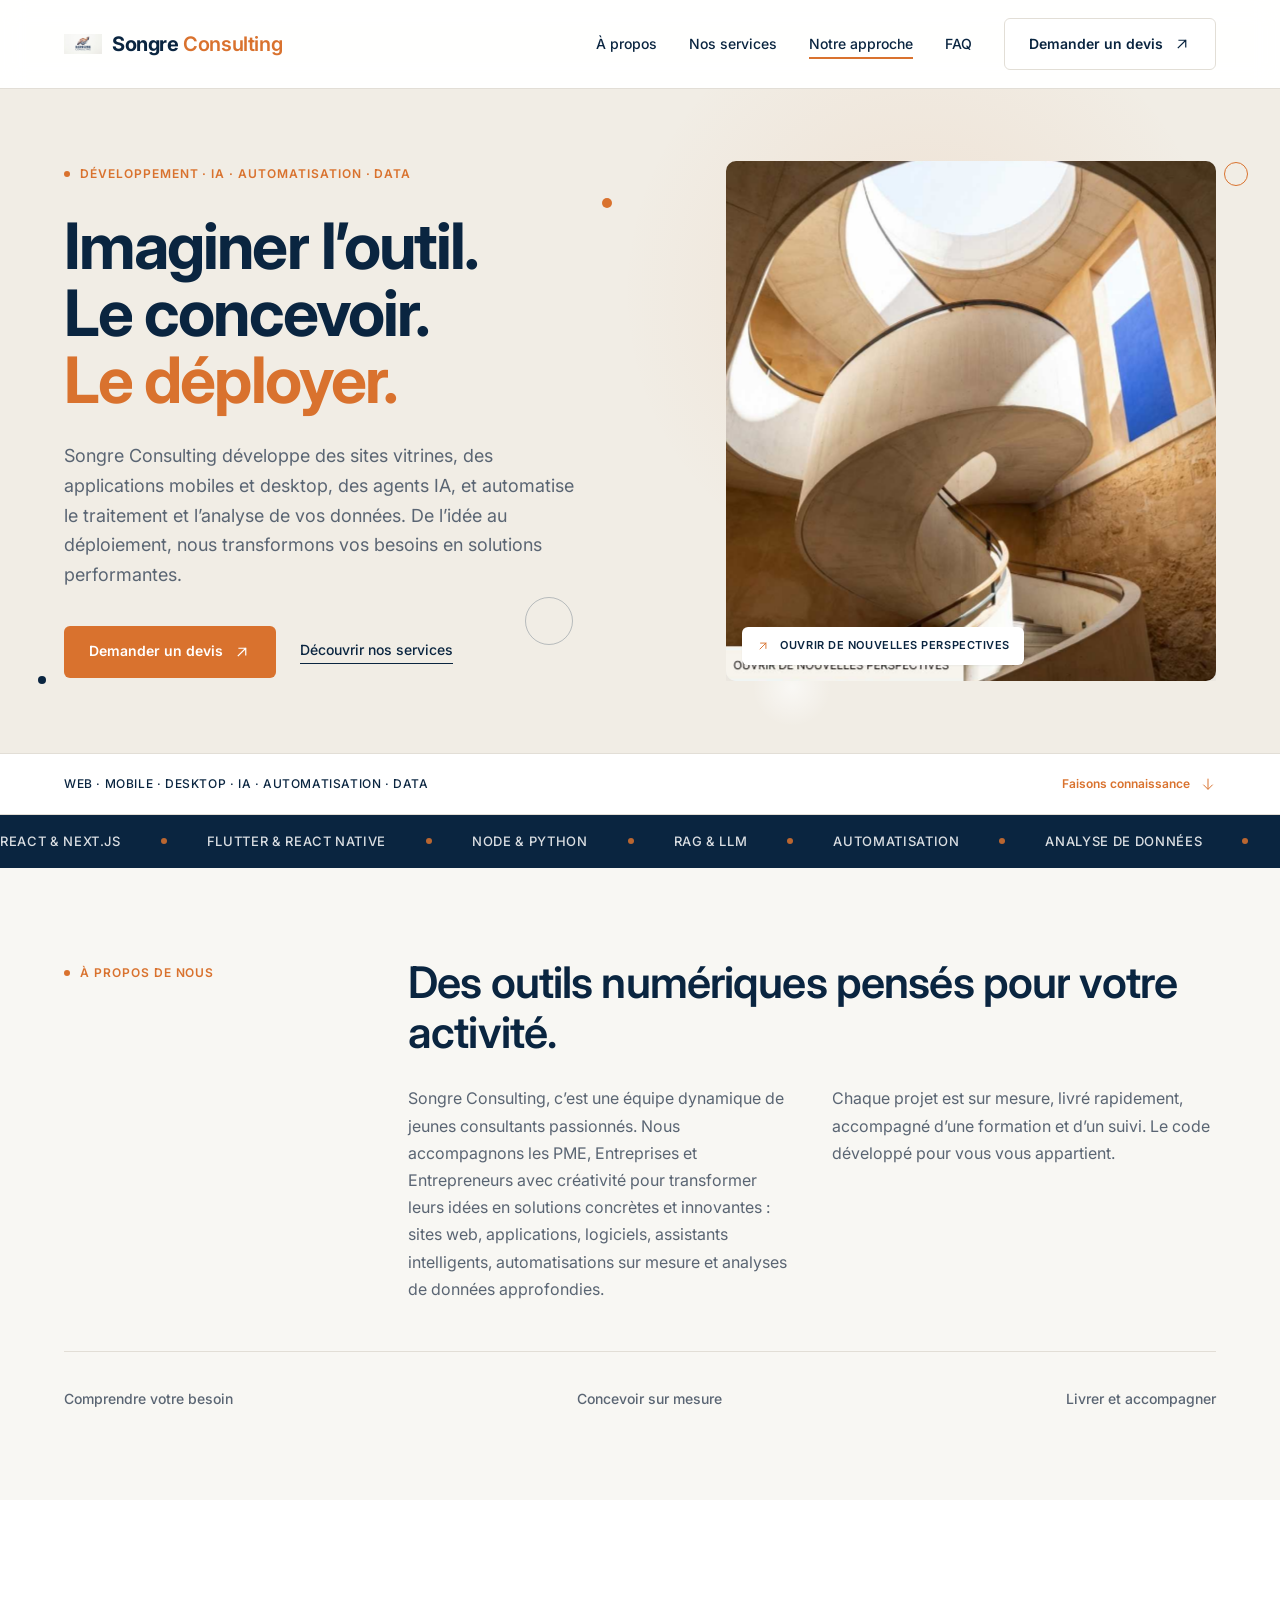
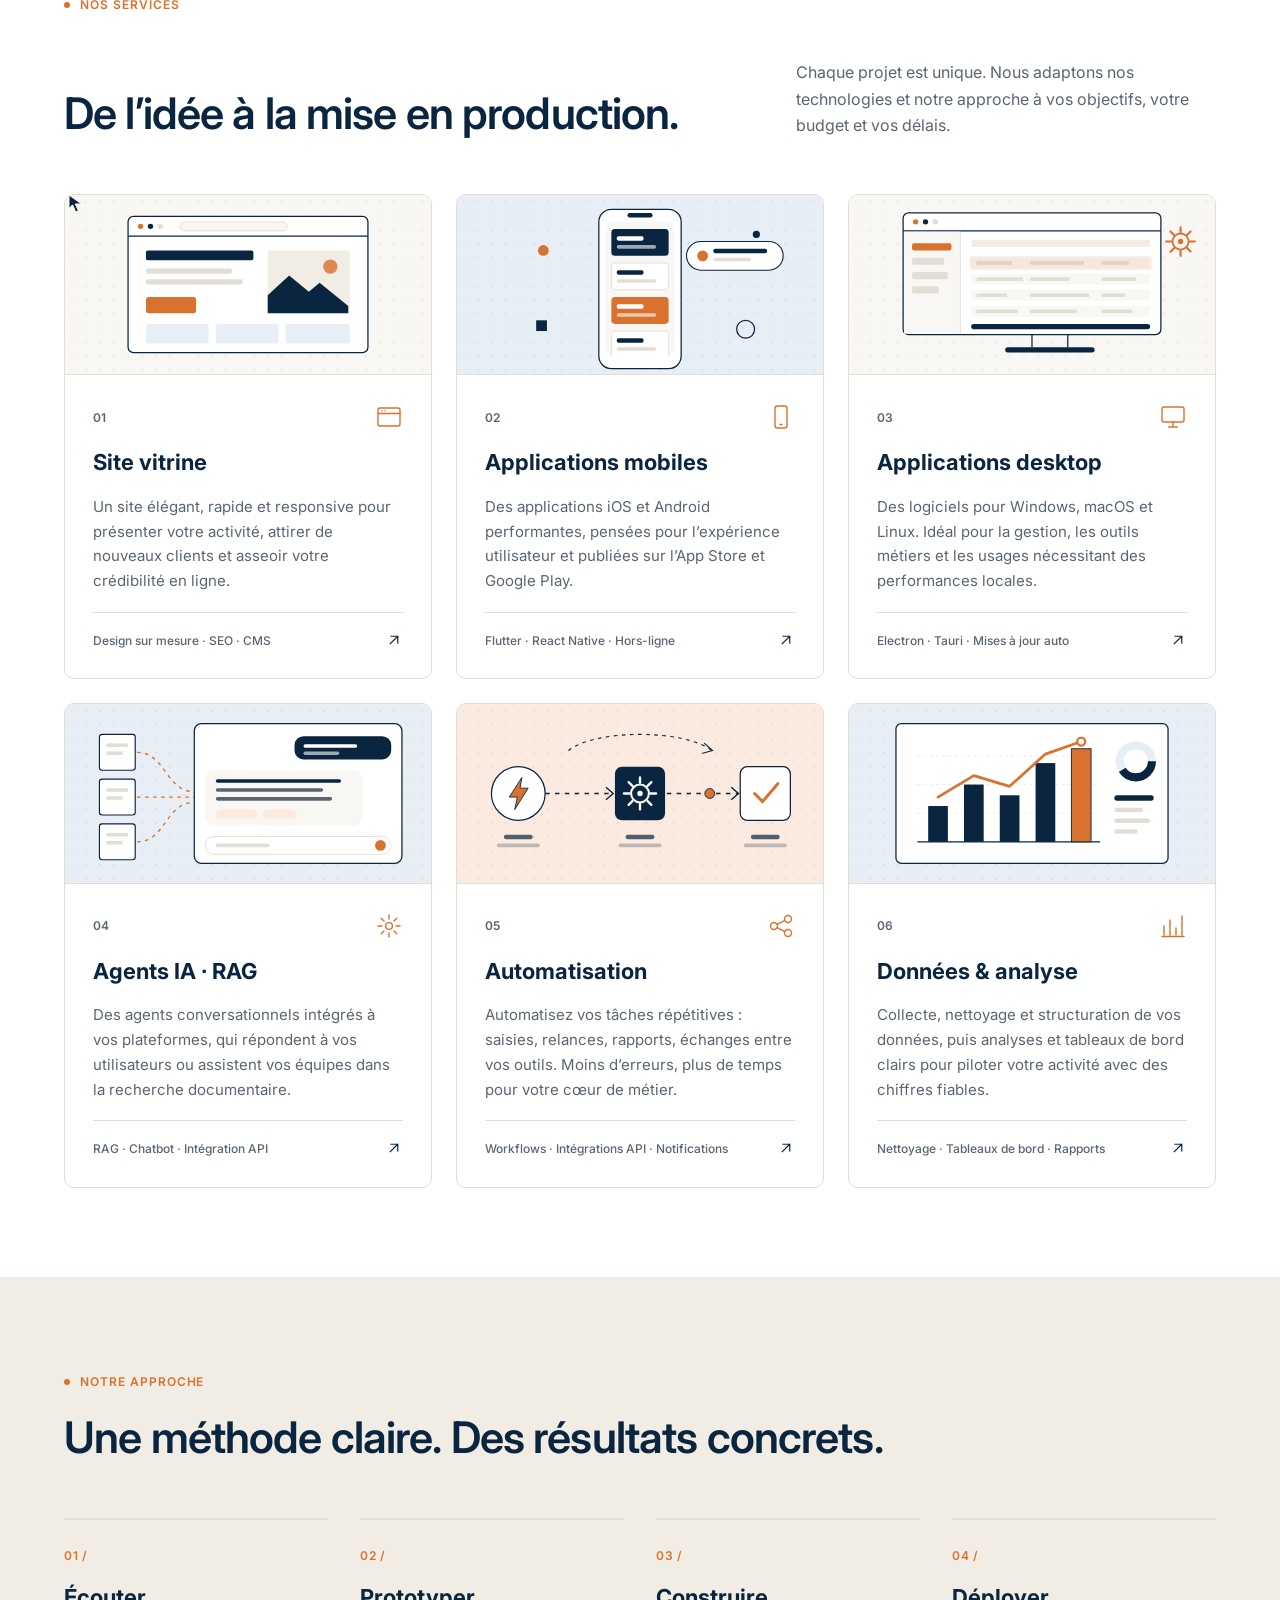
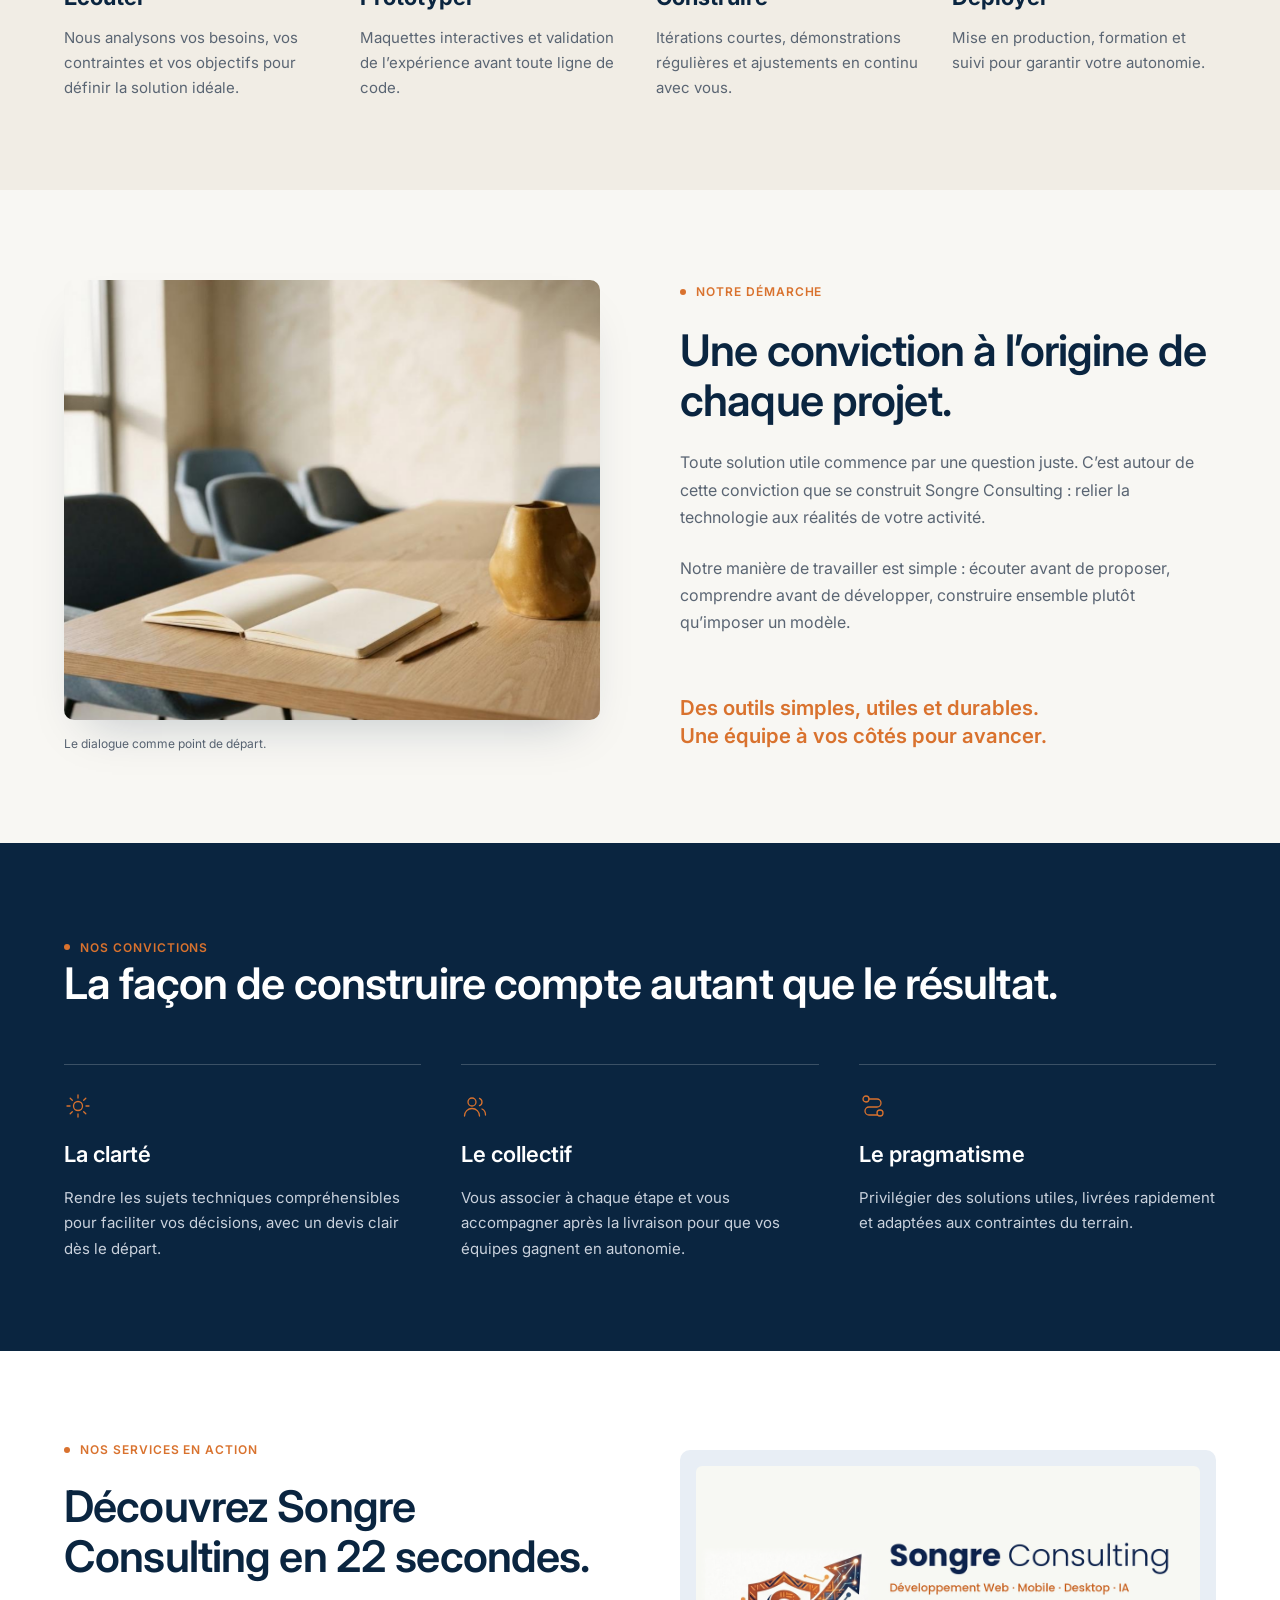
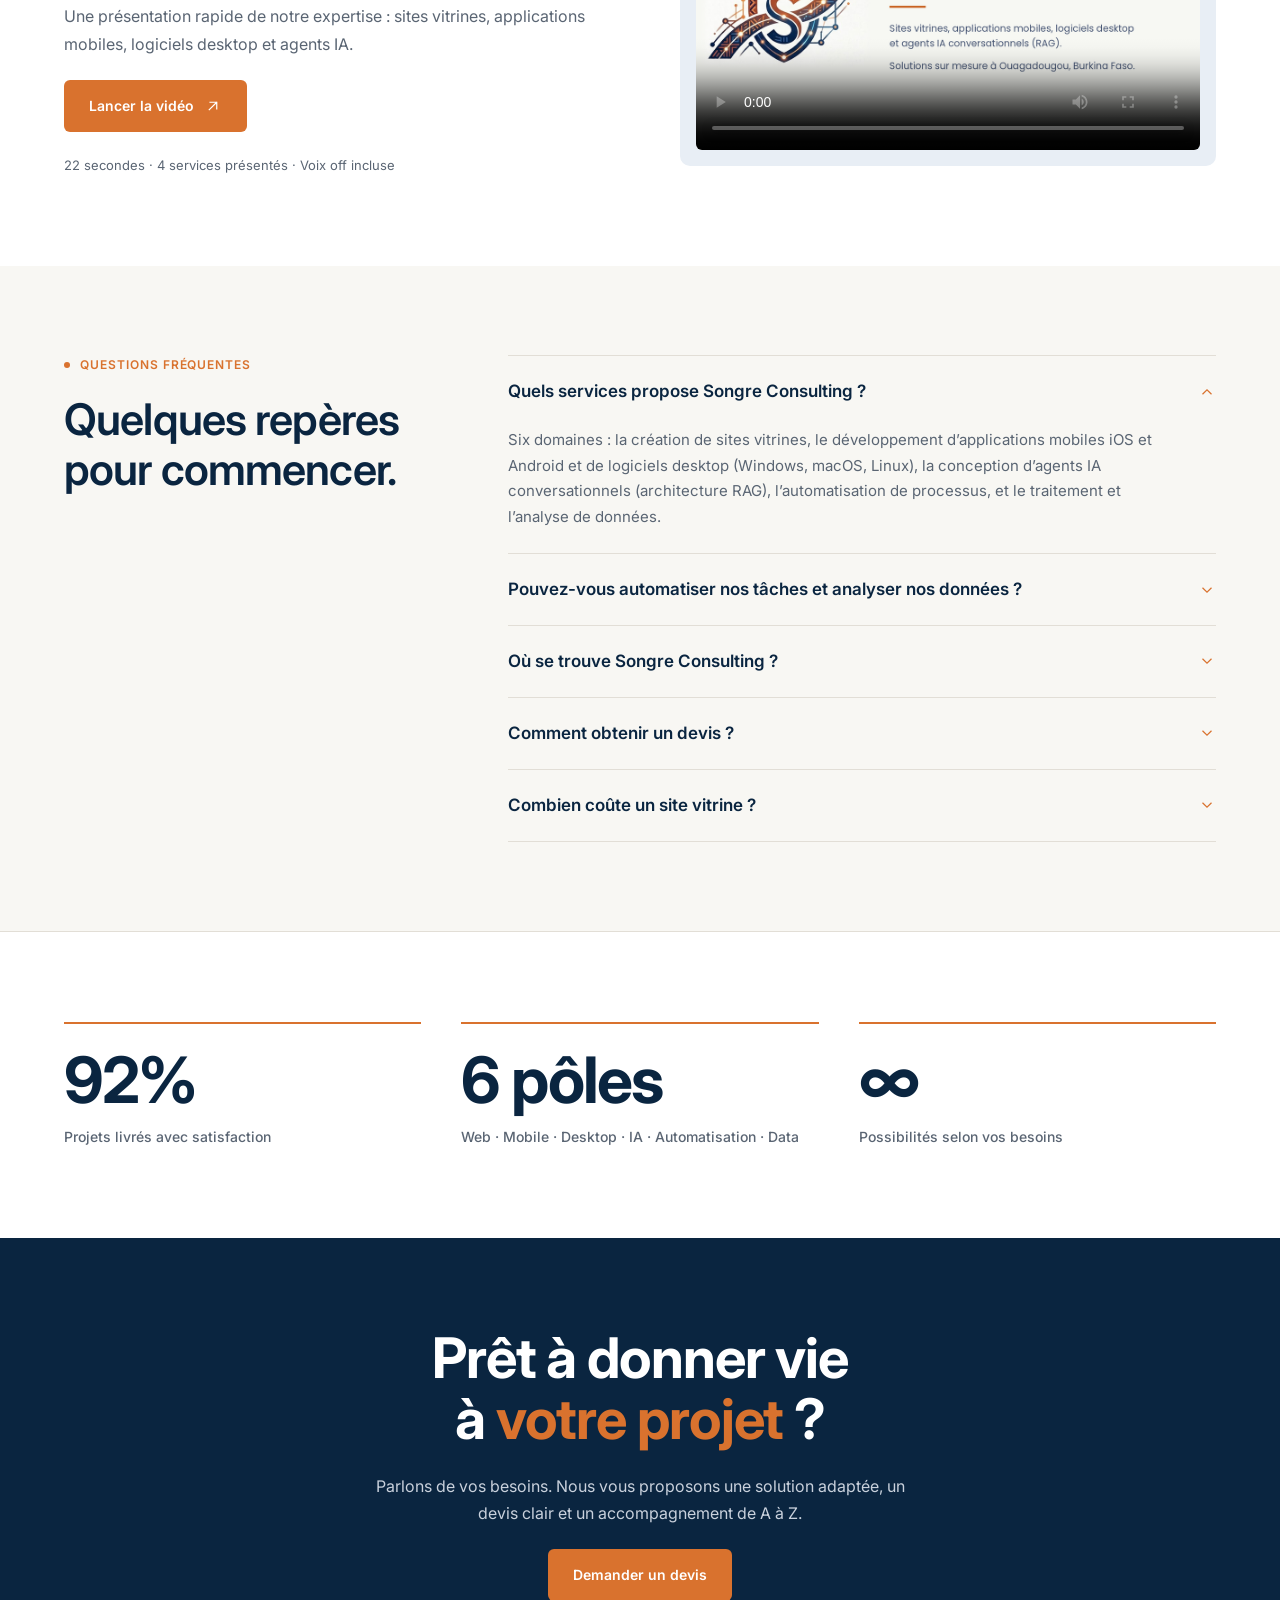
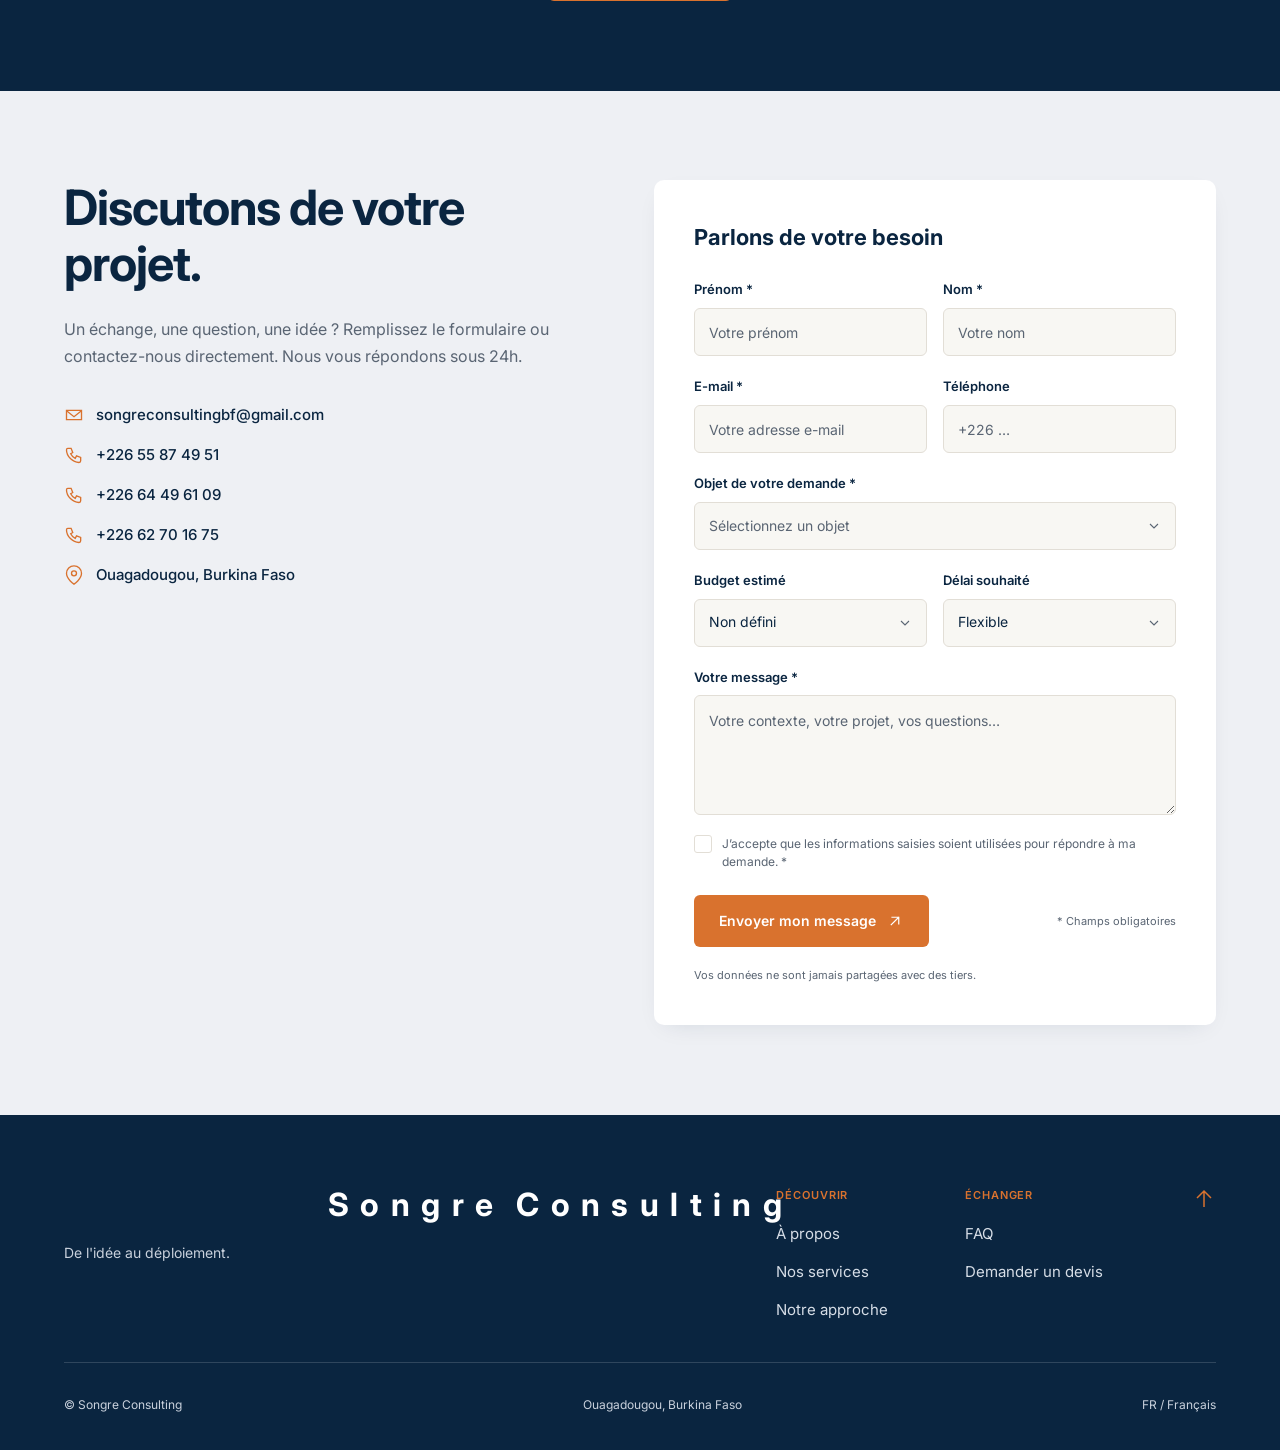
==== commit f61d741a: "v2" ====
--- a/index.html
+++ b/index.html
@@ -4,10 +4,10 @@
 <meta charset="UTF-8">
 <meta name="viewport" content="width=device-width, initial-scale=1, viewport-fit=cover">
 
-<title>StrateGis — Développement Web, Mobile, IA, Automatisation & Data au Burkina Faso</title>
-<meta name="description" content="StrateGis conçoit sites vitrines, applications mobiles et desktop, agents IA (RAG), automatisation de processus et traitement & analyse de données. Solutions sur mesure à Ouagadougou, Burkina Faso. Devis gratuit sous 24h.">
-<meta name="keywords" content="développement web Burkina Faso, application mobile Ouagadougou, site vitrine Burkina, logiciel desktop, agent IA RAG, chatbot entreprise, automatisation de processus, analyse de données, traitement de données, tableau de bord, développeur web Ouagadougou, StrateGis">
-<meta name="author" content="StrateGis">
+<title>Songre Consulting - Développement Web, Mobile, Desktop, IA & Data à Ouagadougou</title>
+<meta name="description" content="Songre Consulting conçoit sites vitrines, applications mobiles et desktop, agents IA conversationnels (RAG), automatise vos processus et analyse vos données. Solutions sur mesure à Ouagadougou, Burkina Faso. Devis gratuit sous 24h.">
+<meta name="keywords" content="Songre Consulting, développement web Burkina Faso, application mobile Ouagadougou, site vitrine Burkina, logiciel desktop, agent IA RAG, chatbot entreprise, automatisation de processus, analyse de données, tableau de bord, traitement de données, développeur web Ouagadougou">
+<meta name="author" content="Songre Consulting">
 <meta name="robots" content="index, follow, max-image-preview:large, max-snippet:-1, max-video-preview:-1">
 <meta name="googlebot" content="index, follow">
 <meta name="language" content="French">
@@ -15,35 +15,37 @@
 <meta name="geo.placename" content="Ouagadougou">
 <meta name="geo.position" content="12.3714;-1.5197">
 <meta name="ICBM" content="12.3714, -1.5197">
-<link rel="canonical" href="https://strategis-of.netlify.app/">
-
+<link rel="canonical" href="https://songre-consulting.vercel.app/">
+
+<!-- Open Graph -->
 <meta property="og:type" content="website">
-<meta property="og:url" content="https://strategis-of.netlify.app/">
-<meta property="og:title" content="StrateGis — Développement, IA, Automatisation & Analyse de données">
-<meta property="og:description" content="Sites vitrines, applications mobiles et desktop, agents IA, automatisation et analyse de données. Solutions sur mesure à Ouagadougou, Burkina Faso.">
-<meta property="og:image" content="https://strategis-of.netlify.app/img/og-image.jpg">
+<meta property="og:url" content="https://songre-consulting.vercel.app/">
+<meta property="og:title" content="Songre Consulting — Développement, IA, Automatisation & Data">
+<meta property="og:description" content="Sites vitrines, applications mobiles et desktop, agents IA, automatisation de processus et analyse de données. Solutions sur mesure à Ouagadougou, Burkina Faso.">
+<meta property="og:image" content="https://songre-consulting.vercel.app//img/og-image.png">
 <meta property="og:image:width" content="1200">
 <meta property="og:image:height" content="630">
-<meta property="og:image:alt" content="StrateGis — Développement, IA, automatisation et analyse de données">
+<meta property="og:image:alt" content="Songre Consulting — Développement, IA, automatisation et analyse de données">
 <meta property="og:locale" content="fr_FR">
-<meta property="og:site_name" content="StrateGis">
-
+<meta property="og:site_name" content="Songre Consulting">
+
+<!-- Twitter -->
 <meta name="twitter:card" content="summary_large_image">
-<meta name="twitter:url" content="https://strategis-of.netlify.app/">
-<meta name="twitter:title" content="StrateGis — Développement, IA, Automatisation & Analyse de données">
+<meta name="twitter:url" content="https://songre-consulting.vercel.app/">
+<meta name="twitter:title" content="Songre Consulting — Développement, IA, Automatisation & Data">
 <meta name="twitter:description" content="Sites vitrines, applications mobiles et desktop, agents IA, automatisation et analyse de données à Ouagadougou, Burkina Faso.">
-<meta name="twitter:image" content="https://strategis-of.netlify.app/img/og-image.jpg">
-
-<meta name="theme-color" content="#ddcb8d">
-<meta name="msapplication-TileColor" content="#ddcb8d">
-<link rel="icon" type="image/png" href="/favicon.png">
-<link rel="apple-touch-icon" href="/apple-touch-icon.png">
+<meta name="twitter:image" content="https://songre-consulting.vercel.app/img/og-image.png">
+
+<meta name="theme-color" content="#0A2540">
+<meta name="msapplication-TileColor" content="#0A2540">
+<link rel="icon" type="image/png" href="/favicon.jpg">
+<link rel="apple-touch-icon" href="/favicon.jpg">
 <link rel="manifest" href="/manifest.json">
 
 <link rel="preconnect" href="https://fonts.googleapis.com">
 <link rel="preconnect" href="https://fonts.gstatic.com" crossorigin>
 <link rel="dns-prefetch" href="https://formspree.io">
-<link href="https://fonts.googleapis.com/css2?family=Inter:wght@400;500;600&display=swap" rel="stylesheet">
+<link href="https://fonts.googleapis.com/css2?family=Inter:wght@400;500;600;700&display=swap" rel="stylesheet">
 
 <script>document.documentElement.classList.add('js');</script>
 <link rel="stylesheet" href="css/style.css">
@@ -54,66 +56,67 @@
   "@graph": [
     {
       "@type": "Organization",
-      "@id": "https://strategis-of.netlify.app/#organization",
-      "name": "StrateGis",
-      "url": "https://strategis-of.netlify.app/",
-      "logo": {"@type": "ImageObject","url": "https://strategis-of.netlify.app/img/og-image.jpg","width": 1200,"height": 630},
-      "description": "StrateGis développe des sites vitrines, applications mobiles, logiciels desktop et agents IA conversationnels, et intervient dans l'automatisation de processus et le traitement et l'analyse de données.",
-      "email": "strategisobf@gmail.com",
+      "@id": "https://songre-consulting.vercel.app/#organization",
+      "name": "Songre Consulting",
+      "alternateName": "Songre",
+      "url": "https://songre-consulting.vercel.app/",
+      "logo": {"@type": "ImageObject","url": "https://songre-consulting.vercel.app/img/og-image.jpg","width": 1200,"height": 630},
+      "description": "Songre Consulting développe des sites vitrines, applications mobiles, logiciels desktop et agents IA conversationnels (RAG), et intervient dans l'automatisation de processus et l'analyse de données.",
+      "email": "songreconsultingbf@gmail.com",
       "telephone": "+22655874951",
       "address": {"@type": "PostalAddress","addressLocality": "Ouagadougou","addressCountry": "BF"},
-      "contactPoint": {"@type": "ContactPoint","telephone": "+22655874951","contactType": "customer service","email": "strategisobf@gmail.com","availableLanguage": ["French"]}
+      "contactPoint": {"@type": "ContactPoint","telephone": "+22655874951","contactType": "customer service","email": "songreconsultingbf@gmail.com","availableLanguage": ["French"]}
     },
     {
       "@type": "WebSite",
-      "@id": "https://strategis-of.netlify.app/#website",
-      "url": "https://strategis-of.netlify.app/",
-      "name": "StrateGis",
+      "@id": "https://songre-consulting.vercel.app/#website",
+      "url": "https://songre-consulting.vercel.app/",
+      "name": "Songre Consulting",
       "inLanguage": "fr-FR",
-      "publisher": { "@id": "https://strategis-of.netlify.app/#organization" }
+      "publisher": { "@id": "https://songre-consulting.vercel.app/#organization" }
     },
     {
       "@type": "WebPage",
-      "@id": "https://strategis-of.netlify.app/#webpage",
-      "url": "https://strategis-of.netlify.app/",
-      "name": "StrateGis — Développement Web, Mobile, IA, Automatisation & Data",
-      "description": "Sites vitrines, applications mobiles, logiciels desktop, agents IA, automatisation et analyse de données. Solutions sur mesure à Ouagadougou, Burkina Faso.",
-      "isPartOf": { "@id": "https://strategis-of.netlify.app/#website" },
-      "about": { "@id": "https://strategis-of.netlify.app/#organization" },
+      "@id": "https://songre-consulting.vercel.app/#webpage",
+      "url": "https://songre-consulting.vercel.app/",
+      "name": "Songre Consulting — Développement Web, Mobile, Desktop, IA & Data",
+      "description": "Sites vitrines, applications mobiles et desktop, agents IA, automatisation et analyse de données. Solutions sur mesure à Ouagadougou, Burkina Faso.",
+      "isPartOf": { "@id": "https://songre-consulting.vercel.app/#website" },
+      "about": { "@id": "https://songre-consulting.vercel.app/#organization" },
       "inLanguage": "fr-FR"
     },
     {
       "@type": "VideoObject",
-      "name": "StrateGis — Vidéo promotionnelle",
-      "description": "Présentation des services StrateGis : sites vitrines, applications mobiles, logiciels desktop et agents IA conversationnels.",
-      "thumbnailUrl": "https://strategis-of.netlify.app/img/og-image.jpg",
-      "contentUrl": "https://strategis-of.netlify.app/videos/StratePresent.mp4",
+      "name": "Songre Consulting — Vidéo promotionnelle",
+      "description": "Présentation des services Songre Consulting : sites vitrines, applications mobiles, logiciels desktop et agents IA conversationnels.",
+      "thumbnailUrl": "https://songre-consulting.vercel.app/img/og-image.jpg",
+      "contentUrl": "https://songre-consulting.vercel.app/videos/songre-presentation.mp4",
       "uploadDate": "2025-01-01",
       "duration": "PT22S",
-      "publisher": { "@id": "https://strategis-of.netlify.app/#organization" }
+      "publisher": { "@id": "https://songre-consulting.vercel.app/#organization" }
     },
-    {"@type": "Service","serviceType": "Développement de site vitrine","provider": { "@id": "https://strategis-of.netlify.app/#organization" },"areaServed": { "@type": "Country", "name": "Burkina Faso" },"description": "Création de sites vitrines élégants, rapides et responsives avec design sur mesure, SEO optimisé et CMS."},
-    {"@type": "Service","serviceType": "Développement d'applications mobiles","provider": { "@id": "https://strategis-of.netlify.app/#organization" },"areaServed": { "@type": "Country", "name": "Burkina Faso" },"description": "Applications natives et cross-platform iOS et Android avec Flutter / React Native."},
-    {"@type": "Service","serviceType": "Développement d'applications desktop","provider": { "@id": "https://strategis-of.netlify.app/#organization" },"areaServed": { "@type": "Country", "name": "Burkina Faso" },"description": "Logiciels desktop pour Windows, macOS et Linux avec Electron ou Tauri."},
-    {"@type": "Service","serviceType": "Développement d'agents IA conversationnels","provider": { "@id": "https://strategis-of.netlify.app/#organization" },"areaServed": { "@type": "Country", "name": "Burkina Faso" },"description": "Agents IA avec architecture RAG pour répondre aux utilisateurs et assister la recherche documentaire."},
-    {"@type": "Service","serviceType": "Automatisation de processus","provider": { "@id": "https://strategis-of.netlify.app/#organization" },"areaServed": { "@type": "Country", "name": "Burkina Faso" },"description": "Automatisation des tâches répétitives, des relances, des rapports et des échanges entre vos outils."},
-    {"@type": "Service","serviceType": "Traitement et analyse de données","provider": { "@id": "https://strategis-of.netlify.app/#organization" },"areaServed": { "@type": "Country", "name": "Burkina Faso" },"description": "Collecte, nettoyage et structuration des données, analyses, tableaux de bord et rapports pour piloter votre activité."},
+    {"@type": "Service","serviceType": "Développement de site vitrine","provider": { "@id": "https://songre-consulting.vercel.app/#organization" },"areaServed": { "@type": "Country", "name": "Burkina Faso" },"description": "Création de sites vitrines élégants, rapides et responsives avec design sur mesure, SEO optimisé et CMS."},
+    {"@type": "Service","serviceType": "Développement d'applications mobiles","provider": { "@id": "https://songre-consulting.vercel.app/#organization" },"areaServed": { "@type": "Country", "name": "Burkina Faso" },"description": "Applications natives et cross-platform iOS et Android avec Flutter / React Native."},
+    {"@type": "Service","serviceType": "Développement d'applications desktop","provider": { "@id": "https://songre-consulting.vercel.app/#organization" },"areaServed": { "@type": "Country", "name": "Burkina Faso" },"description": "Logiciels desktop pour Windows, macOS et Linux avec Electron ou Tauri."},
+    {"@type": "Service","serviceType": "Développement d'agents IA conversationnels","provider": { "@id": "https://songre-consulting.vercel.app/#organization" },"areaServed": { "@type": "Country", "name": "Burkina Faso" },"description": "Agents IA avec architecture RAG pour répondre aux utilisateurs et assister la recherche documentaire."},
+    {"@type": "Service","serviceType": "Automatisation de processus","provider": { "@id": "https://songre-consulting.vercel.app/#organization" },"areaServed": { "@type": "Country", "name": "Burkina Faso" },"description": "Automatisation des tâches répétitives, des relances, des rapports et des échanges entre vos outils."},
+    {"@type": "Service","serviceType": "Traitement et analyse de données","provider": { "@id": "https://songre-consulting.vercel.app/#organization" },"areaServed": { "@type": "Country", "name": "Burkina Faso" },"description": "Collecte, nettoyage et structuration des données, analyses, tableaux de bord et rapports pour piloter votre activité."},
     {
       "@type": "FAQPage",
       "mainEntity": [
-        {"@type": "Question","name": "Quels services propose StrateGis ?","acceptedAnswer": {"@type": "Answer","text": "StrateGis intervient dans six domaines : la création de sites vitrines, le développement d'applications mobiles iOS et Android, de logiciels desktop (Windows, macOS, Linux), la conception d'agents IA conversationnels basés sur une architecture RAG, l'automatisation de processus, et le traitement et l'analyse de données."}},
-        {"@type": "Question","name": "Pouvez-vous automatiser nos tâches et analyser nos données ?","acceptedAnswer": {"@type": "Answer","text": "Oui. StrateGis automatise les tâches répétitives (saisies, relances, rapports, échanges entre outils) et traite, nettoie et analyse vos données pour produire des tableaux de bord et des rapports exploitables."}},
-        {"@type": "Question","name": "Où se trouve StrateGis ?","acceptedAnswer": {"@type": "Answer","text": "StrateGis est basé à Ouagadougou, au Burkina Faso, et travaille avec des clients dans toute la région."}},
-        {"@type": "Question","name": "Comment obtenir un devis StrateGis ?","acceptedAnswer": {"@type": "Answer","text": "Vous pouvez demander un devis gratuit en remplissant le formulaire de contact sur le site ou en écrivant à strategisobf@gmail.com. Nous répondons sous 24h."}},
-        {"@type": "Question","name": "Combien coûte un site vitrine chez StrateGis ?","acceptedAnswer": {"@type": "Answer","text": "Les tarifs dépendent de la complexité du projet. Nos budgets vont de moins de 150 000 FCFA pour un site simple à plus de 600 000 FCFA pour un projet complet. Contactez-nous pour un devis personnalisé."}}
+        {"@type": "Question","name": "Quels services propose Songre Consulting ?","acceptedAnswer": {"@type": "Answer","text": "Songre Consulting intervient dans six domaines : la création de sites vitrines, le développement d'applications mobiles iOS et Android, de logiciels desktop (Windows, macOS, Linux), la conception d'agents IA conversationnels basés sur une architecture RAG, l'automatisation de processus, et le traitement et l'analyse de données."}},
+        {"@type": "Question","name": "Pouvez-vous automatiser nos tâches et analyser nos données ?","acceptedAnswer": {"@type": "Answer","text": "Oui. Songre Consulting automatise les tâches répétitives (saisies, relances, rapports, échanges entre outils) et traite, nettoie et analyse vos données pour produire des tableaux de bord et des rapports exploitables."}},
+        {"@type": "Question","name": "Où se trouve Songre Consulting ?","acceptedAnswer": {"@type": "Answer","text": "Songre Consulting est basé à Ouagadougou, au Burkina Faso, et travaille avec des clients dans toute la région."}},
+        {"@type": "Question","name": "Comment obtenir un devis Songre Consulting ?","acceptedAnswer": {"@type": "Answer","text": "Vous pouvez demander un devis gratuit en remplissant le formulaire de contact sur le site ou en écrivant à songreconsultingbf@gmail.com. Nous répondons sous 24h."}},
+        {"@type": "Question","name": "Combien coûte un site vitrine chez Songre Consulting ?","acceptedAnswer": {"@type": "Answer","text": "Les tarifs dépendent de la complexité du projet. Nos budgets vont de moins de 150 000 FCFA pour un site simple à plus de 600 000 FCFA pour un projet complet. Contactez-nous pour un devis personnalisé."}}
       ]
     },
     {
       "@type": "BreadcrumbList",
       "itemListElement": [
-        { "@type": "ListItem", "position": 1, "name": "Accueil", "item": "https://strategis-of.netlify.app/" },
-        { "@type": "ListItem", "position": 2, "name": "Services", "item": "https://strategis-of.netlify.app/#services" },
-        { "@type": "ListItem", "position": 3, "name": "Devis", "item": "https://strategis-of.netlify.app/#devis" }
+        { "@type": "ListItem", "position": 1, "name": "Accueil", "item": "https://songre-consulting.vercel.app/" },
+        { "@type": "ListItem", "position": 2, "name": "Services", "item": "https://songre-consulting.vercel.app/#services" },
+        { "@type": "ListItem", "position": 3, "name": "Devis", "item": "https://songre-consulting.vercel.app/#devis" }
       ]
     }
   ]
@@ -144,9 +147,9 @@
 
 <header class="nav" id="nav">
   <div class="wrap nav-in">
-    <a class="brand" href="#top" aria-label="StrateGis — Retour à l'accueil">
-      <img src="img/strategis_favicon_512.png" alt="Logo StrateGis" class="brand-logo" width="36" height="36">
-      <span class="brand-text"><span class="c-blue">Strate</span><span class="c-gold">Gis</span></span>
+    <a class="brand" href="#top" aria-label="Songre Consulting — Retour à l'accueil">
+      <img src="/favicon.jpg" alt="Logo Songre Consulting" class="brand-logo" width="100" height="100">
+      <span class="brand-text">Songre<span class="accent"> Consulting</span></span>
     </a>
     <button class="nav-toggle" id="nav-toggle" aria-expanded="false" aria-controls="nav-links" aria-label="Ouvrir le menu"><span></span><span></span></button>
     <nav class="nav-links" id="nav-links" aria-label="Navigation principale">
@@ -161,25 +164,24 @@
 
 <main id="main">
 
-<!-- ================= ACCUEIL ================= -->
+<!-- ACCUEIL -->
 <section class="s-hero" id="accueil">
   <div class="shapes" aria-hidden="true"><i></i><i></i><i></i><i></i><i></i></div>
   <div class="wrap hero-grid">
     <div class="hero-text">
       <p class="eyebrow"><i></i>Développement · IA · Automatisation · Data</p>
-      <h1 class="split" id="hero-title">Imaginer l’outil.<br>Le concevoir.<br>Le déployer.</h1>
-      <p class="lead">StrateGis développe des sites vitrines, des applications mobiles et desktop, des agents IA, et automatise le traitement et l’analyse de vos données. De l’idée au déploiement, nous transformons vos besoins en solutions performantes.</p>
+      <h1 class="split" id="hero-title">Imaginer l’outil.<br>Le concevoir.<br><span class="accent">Le déployer.</span></h1>
+      <p class="lead">Songre Consulting développe des sites vitrines, des applications mobiles et desktop, des agents IA, et automatise le traitement et l’analyse de vos données. De l’idée au déploiement, nous transformons vos besoins en solutions performantes.</p>
       <div class="actions">
-        <a class="btn btn-blue" href="#devis"><span>Demander un devis</span><svg aria-hidden="true"><use href="#i-arrow-ur"/></svg></a>
+        <a class="btn btn-orange" href="#devis"><span>Demander un devis</span><svg aria-hidden="true"><use href="#i-arrow-ur"/></svg></a>
         <a class="link-u" href="#services">Découvrir nos services</a>
       </div>
     </div>
     <figure class="hero-fig ph">
-      <img src="img/hero.jpg" width="590" height="546" alt="Escalier hélicoïdal en pierre baigné de lumière naturelle" fetchpriority="high" data-par="0.07" onerror="this.remove()">
+      <img src="img/hero.jpg" width="590" height="520" alt="Illustration abstraite représentant le développement numérique et l'IA" fetchpriority="high" data-par="0.06" onerror="this.remove()">
       <figcaption><svg aria-hidden="true"><use href="#i-arrow-ur"/></svg>Ouvrir de nouvelles perspectives</figcaption>
     </figure>
   </div>
-
   <div class="strip">
     <div class="wrap strip-in">
       <p>Web · Mobile · Desktop · IA · Automatisation · Data</p>
@@ -190,19 +192,19 @@
 
 <div class="marq" aria-hidden="true">
   <div class="marq-track">
-    <span>React &amp; Next.js</span><span>Flutter &amp; React Native</span><span>Node &amp; Python</span><span>RAG &amp; LLM</span><span>Automatisation de processus</span><span>Analyse de données</span><span>Tableaux de bord</span><span>Electron &amp; Tauri</span><span>Cloud &amp; DevOps</span><span>UI / UX</span><span>API &amp; Microservices</span>
-    <span>React &amp; Next.js</span><span>Flutter &amp; React Native</span><span>Node &amp; Python</span><span>RAG &amp; LLM</span><span>Automatisation de processus</span><span>Analyse de données</span><span>Tableaux de bord</span><span>Electron &amp; Tauri</span><span>Cloud &amp; DevOps</span><span>UI / UX</span><span>API &amp; Microservices</span>
+    <span>React &amp; Next.js</span><span>Flutter &amp; React Native</span><span>Node &amp; Python</span><span>RAG &amp; LLM</span><span>Automatisation</span><span>Analyse de données</span><span>Tableaux de bord</span><span>Electron &amp; Tauri</span><span>Cloud &amp; DevOps</span><span>UI / UX</span><span>API &amp; Microservices</span>
+    <span>React &amp; Next.js</span><span>Flutter &amp; React Native</span><span>Node &amp; Python</span><span>RAG &amp; LLM</span><span>Automatisation</span><span>Analyse de données</span><span>Tableaux de bord</span><span>Electron &amp; Tauri</span><span>Cloud &amp; DevOps</span><span>UI / UX</span><span>API &amp; Microservices</span>
   </div>
 </div>
 
-<!-- ================= À PROPOS ================= -->
+<!-- À PROPOS -->
 <section class="s-about" id="a-propos">
   <div class="wrap about-grid">
-    <p class="eyebrow dark"><i></i>À propos de nous</p>
+    <p class="eyebrow"><i></i>À propos de nous</p>
     <div class="about-main">
       <h2 class="h2 split">Des outils numériques pensés pour votre activité.</h2>
       <div class="two-col">
-        <p>StrateGis, c’est une équipe dynamique de jeunes consultants passionnés. Nous accompagnons les PME, Entreprises et Entrepreneurs avec créativité pour transformer leurs idées en solutions concrètes et innovantes : sites web, applications, logiciels, assistants intelligents, automatisations sur mesure et analyses de données approfondies.</p>
+        <p>Songre Consulting, c’est une équipe dynamique de jeunes consultants passionnés. Nous accompagnons les PME, Entreprises et Entrepreneurs avec créativité pour transformer leurs idées en solutions concrètes et innovantes : sites web, applications, logiciels, assistants intelligents, automatisations sur mesure et analyses de données approfondies.</p>
         <p>Chaque projet est sur mesure, livré rapidement, accompagné d’une formation et d’un suivi. Le code développé pour vous vous appartient.</p>
       </div>
     </div>
@@ -217,10 +219,10 @@
   </div>
 </section>
 
-<!-- ================= SERVICES ================= -->
+<!-- SERVICES — 6 cartes complètes -->
 <section class="s-services" id="services">
   <div class="wrap">
-    <p class="eyebrow dark"><i></i>Nos services</p>
+    <p class="eyebrow"><i></i>Nos services</p>
     <div class="sv-head">
       <h2 class="h2 split">De l’idée à la mise en production.</h2>
       <p class="muted">Chaque projet est unique. Nous adaptons nos technologies et notre approche à vos objectifs, votre budget et vos délais.</p>
@@ -228,23 +230,24 @@
 
     <div class="cards">
 
+      <!-- 01 — Site vitrine -->
       <a class="card" href="#devis" data-service="Site vitrine">
         <div class="card-art t1">
           <svg class="art art-web" viewBox="0 0 400 200" role="img" aria-label="Illustration animée : un site web qui se construit">
             <g class="bob">
-              <rect x="66" y="24" width="268" height="152" rx="6" fill="#fff" stroke="#22261f" stroke-width="1.4"/>
-              <path d="M66 46h268" stroke="#22261f" stroke-width="1.4"/>
-              <circle cx="80" cy="35" r="3" fill="#c5a22c"/><circle cx="91" cy="35" r="3" fill="#2458a3"/><circle cx="102" cy="35" r="3" fill="#d7d8cc"/>
-              <rect x="124" y="30" width="120" height="10" rx="5" fill="#f6f4ed" stroke="#d7d8cc"/>
-              <rect class="sk s1" x="86" y="62" width="120" height="11" rx="2" fill="#22261f"/>
-              <rect class="sk s2" x="86" y="82" width="96" height="6" rx="2" fill="#d7d8cc"/>
-              <rect class="sk s3" x="86" y="94" width="108" height="6" rx="2" fill="#d7d8cc"/>
-              <rect class="pulse" x="86" y="114" width="56" height="18" rx="3" fill="#2458a3"/>
-              <rect x="222" y="62" width="92" height="70" rx="3" fill="#ddcb8d"/>
-              <circle class="sunc" cx="292" cy="80" r="8" fill="#fff" opacity=".9"/>
-              <path d="M222 132V112l24-22 22 18 12-10 32 26v8z" fill="#c5a22c"/>
-              <g class="cards3"><rect x="86" y="144" width="70" height="22" rx="3" fill="#e6edf5"/><rect x="164" y="144" width="70" height="22" rx="3" fill="#e6edf5"/><rect x="242" y="144" width="72" height="22" rx="3" fill="#e6edf5"/></g>
-              <g class="cursor"><path d="M0 0v15l4-4 3.5 8 3-1.4-3.5-7.6H14z" fill="#22261f" stroke="#fff" stroke-width="1"/></g>
+              <rect x="66" y="24" width="268" height="152" rx="6" fill="#fff" stroke="#0A2540" stroke-width="1.4"/>
+              <path d="M66 46h268" stroke="#0A2540" stroke-width="1.4"/>
+              <circle cx="80" cy="35" r="3" fill="#D9722E"/><circle cx="91" cy="35" r="3" fill="#0A2540"/><circle cx="102" cy="35" r="3" fill="#e2ded6"/>
+              <rect x="124" y="30" width="120" height="10" rx="5" fill="#f8f7f3" stroke="#e2ded6"/>
+              <rect class="sk s1" x="86" y="62" width="120" height="11" rx="2" fill="#0A2540"/>
+              <rect class="sk s2" x="86" y="82" width="96" height="6" rx="2" fill="#e2ded6"/>
+              <rect class="sk s3" x="86" y="94" width="108" height="6" rx="2" fill="#e2ded6"/>
+              <rect class="pulse" x="86" y="114" width="56" height="18" rx="3" fill="#D9722E"/>
+              <rect x="222" y="62" width="92" height="70" rx="3" fill="#f1ede5"/>
+              <circle class="sunc" cx="292" cy="80" r="8" fill="#D9722E" opacity=".8"/>
+              <path d="M222 132V112l24-22 22 18 12-10 32 26v8z" fill="#0A2540"/>
+              <g class="cards3"><rect x="86" y="144" width="70" height="22" rx="3" fill="#e8eef5"/><rect x="164" y="144" width="70" height="22" rx="3" fill="#e8eef5"/><rect x="242" y="144" width="72" height="22" rx="3" fill="#e8eef5"/></g>
+              <g class="cursor"><path d="M0 0v15l4-4 3.5 8 3-1.4-3.5-7.6H14z" fill="#0A2540" stroke="#fff" stroke-width="1"/></g>
             </g>
           </svg>
         </div>
@@ -256,31 +259,29 @@
         </div>
       </a>
 
+      <!-- 02 — Applications mobiles -->
       <a class="card" href="#devis" data-service="Application mobile / iOS">
         <div class="card-art t2">
           <svg class="art art-mobile" viewBox="0 0 400 200" role="img" aria-label="Illustration animée : une application mobile avec notification">
             <defs><clipPath id="scr"><rect x="162" y="30" width="76" height="150" rx="8"/></clipPath></defs>
             <g class="orb-s">
-              <circle cx="92" cy="62" r="6" fill="#c5a22c"/>
-              <circle cx="318" cy="150" r="10" fill="none" stroke="#2458a3" stroke-width="1.4"/>
-              <rect x="84" y="140" width="12" height="12" fill="#2458a3"/>
-              <circle cx="330" cy="44" r="4" fill="#22261f"/>
+              <circle cx="92" cy="62" r="6" fill="#D9722E"/>
+              <circle cx="318" cy="150" r="10" fill="none" stroke="#0A2540" stroke-width="1.4"/>
+              <rect x="84" y="140" width="12" height="12" fill="#0A2540"/>
+              <circle cx="330" cy="44" r="4" fill="#0A2540"/>
             </g>
             <g class="bob">
-              <rect x="154" y="16" width="92" height="178" rx="14" fill="#fff" stroke="#22261f" stroke-width="1.4"/>
-              <rect x="162" y="30" width="76" height="150" rx="8" fill="#f6f4ed"/>
-              <rect x="186" y="20" width="28" height="5" rx="2.5" fill="#22261f"/>
+              <rect x="154" y="16" width="92" height="178" rx="14" fill="#fff" stroke="#0A2540" stroke-width="1.4"/>
+              <rect x="162" y="30" width="76" height="150" rx="8" fill="#f8f7f3"/>
+              <rect x="186" y="20" width="28" height="5" rx="2.5" fill="#0A2540"/>
               <g clip-path="url(#scr)"><g class="feed">
-                <rect x="168" y="38" width="64" height="30" rx="4" fill="#2458a3"/><rect x="174" y="46" width="30" height="5" rx="2" fill="#fff"/><rect x="174" y="56" width="44" height="4" rx="2" fill="#fff" opacity=".6"/>
-                <rect x="168" y="76" width="64" height="30" rx="4" fill="#fff" stroke="#d7d8cc"/><rect x="174" y="84" width="30" height="5" rx="2" fill="#22261f"/><rect x="174" y="94" width="44" height="4" rx="2" fill="#d7d8cc"/>
-                <rect x="168" y="114" width="64" height="30" rx="4" fill="#2458a3"/><rect x="174" y="122" width="30" height="5" rx="2" fill="#fff"/><rect x="174" y="132" width="44" height="4" rx="2" fill="#fff" opacity=".6"/>
-                <rect x="168" y="152" width="64" height="30" rx="4" fill="#fff" stroke="#d7d8cc"/><rect x="174" y="160" width="30" height="5" rx="2" fill="#22261f"/><rect x="174" y="170" width="44" height="4" rx="2" fill="#d7d8cc"/>
-                <rect x="168" y="190" width="64" height="30" rx="4" fill="#2458a3"/><rect x="174" y="198" width="30" height="5" rx="2" fill="#fff"/><rect x="174" y="208" width="44" height="4" rx="2" fill="#fff" opacity=".6"/>
-                <rect x="168" y="228" width="64" height="30" rx="4" fill="#fff" stroke="#d7d8cc"/><rect x="174" y="236" width="30" height="5" rx="2" fill="#22261f"/><rect x="174" y="246" width="44" height="4" rx="2" fill="#d7d8cc"/>
-                <rect x="168" y="266" width="64" height="30" rx="4" fill="#2458a3"/>
+                <rect x="168" y="38" width="64" height="30" rx="4" fill="#0A2540"/><rect x="174" y="46" width="30" height="5" rx="2" fill="#fff"/><rect x="174" y="56" width="44" height="4" rx="2" fill="#fff" opacity=".6"/>
+                <rect x="168" y="76" width="64" height="30" rx="4" fill="#fff" stroke="#e2ded6"/><rect x="174" y="84" width="30" height="5" rx="2" fill="#0A2540"/><rect x="174" y="94" width="44" height="4" rx="2" fill="#e2ded6"/>
+                <rect x="168" y="114" width="64" height="30" rx="4" fill="#D9722E"/><rect x="174" y="122" width="30" height="5" rx="2" fill="#fff"/><rect x="174" y="132" width="44" height="4" rx="2" fill="#fff" opacity=".6"/>
+                <rect x="168" y="152" width="64" height="30" rx="4" fill="#fff" stroke="#e2ded6"/><rect x="174" y="160" width="30" height="5" rx="2" fill="#0A2540"/><rect x="174" y="170" width="44" height="4" rx="2" fill="#e2ded6"/>
               </g></g>
             </g>
-            <g class="notif"><rect x="252" y="52" width="108" height="32" rx="16" fill="#fff" stroke="#22261f" stroke-width="1.2"/><circle cx="270" cy="68" r="6" fill="#c5a22c"/><rect x="282" y="60" width="60" height="5" rx="2" fill="#22261f"/><rect x="282" y="70" width="42" height="4" rx="2" fill="#d7d8cc"/></g>
+            <g class="notif"><rect x="252" y="52" width="108" height="32" rx="16" fill="#fff" stroke="#0A2540" stroke-width="1.2"/><circle cx="270" cy="68" r="6" fill="#D9722E"/><rect x="282" y="60" width="60" height="5" rx="2" fill="#0A2540"/><rect x="282" y="70" width="42" height="4" rx="2" fill="#e2ded6"/></g>
           </svg>
         </div>
         <div class="card-body">
@@ -291,25 +292,26 @@
         </div>
       </a>
 
+      <!-- 03 — Applications desktop -->
       <a class="card" href="#devis" data-service="Application desktop">
         <div class="card-art t1">
-          <svg class="art art-desktop" viewBox="0 0 400 200" role="img" aria-label="Illustration animée : un logiciel desktop qui traite des lignes de données">
+          <svg class="art art-desktop" viewBox="0 0 400 200" role="img" aria-label="Illustration animée : un logiciel desktop qui traite des données">
             <g class="bob">
-              <rect x="56" y="20" width="288" height="136" rx="6" fill="#fff" stroke="#22261f" stroke-width="1.4"/>
-              <path d="M56 40h288" stroke="#22261f" stroke-width="1.4"/>
-              <circle cx="70" cy="30" r="3" fill="#c5a22c"/><circle cx="81" cy="30" r="3" fill="#2458a3"/><circle cx="92" cy="30" r="3" fill="#d7d8cc"/>
-              <rect x="57" y="41" width="63" height="114" fill="#f6f4ed"/><path d="M120 41v114" stroke="#d7d8cc"/>
-              <rect x="66" y="54" width="44" height="8" rx="2" fill="#2458a3"/><rect x="66" y="70" width="36" height="8" rx="2" fill="#d7d8cc"/><rect x="66" y="86" width="40" height="8" rx="2" fill="#d7d8cc"/><rect x="66" y="102" width="30" height="8" rx="2" fill="#d7d8cc"/>
-              <rect x="132" y="50" width="200" height="8" rx="2" fill="#ddcb8d"/>
-              <g fill="#f6f4ed"><rect x="132" y="70" width="200" height="12" rx="2"/><rect x="132" y="88" width="200" height="12" rx="2"/><rect x="132" y="106" width="200" height="12" rx="2"/><rect x="132" y="124" width="200" height="12" rx="2"/></g>
-              <g fill="#d7d8cc"><rect x="138" y="74" width="40" height="4"/><rect x="198" y="74" width="60" height="4"/><rect x="278" y="74" width="30" height="4"/><rect x="138" y="92" width="52" height="4"/><rect x="198" y="92" width="44" height="4"/><rect x="278" y="92" width="38" height="4"/><rect x="138" y="110" width="34" height="4"/><rect x="198" y="110" width="66" height="4"/><rect x="278" y="110" width="26" height="4"/><rect x="138" y="128" width="46" height="4"/><rect x="198" y="128" width="52" height="4"/><rect x="278" y="128" width="34" height="4"/></g>
-              <rect class="hl" x="130" y="68" width="204" height="16" rx="2" fill="#2458a3" opacity=".16"/>
-              <rect x="132" y="144" width="200" height="6" rx="3" fill="#e6edf5"/>
-              <rect class="loadbar" x="132" y="144" width="200" height="6" rx="3" fill="#2458a3"/>
-              <path d="M200 156v14M240 156v14" stroke="#22261f" stroke-width="1.4"/>
-              <rect x="170" y="170" width="100" height="6" rx="3" fill="#22261f"/>
+              <rect x="56" y="20" width="288" height="136" rx="6" fill="#fff" stroke="#0A2540" stroke-width="1.4"/>
+              <path d="M56 40h288" stroke="#0A2540" stroke-width="1.4"/>
+              <circle cx="70" cy="30" r="3" fill="#D9722E"/><circle cx="81" cy="30" r="3" fill="#0A2540"/><circle cx="92" cy="30" r="3" fill="#e2ded6"/>
+              <rect x="57" y="41" width="63" height="114" fill="#f8f7f3"/><path d="M120 41v114" stroke="#e2ded6"/>
+              <rect x="66" y="54" width="44" height="8" rx="2" fill="#D9722E"/><rect x="66" y="70" width="36" height="8" rx="2" fill="#e2ded6"/><rect x="66" y="86" width="40" height="8" rx="2" fill="#e2ded6"/><rect x="66" y="102" width="30" height="8" rx="2" fill="#e2ded6"/>
+              <rect x="132" y="50" width="200" height="8" rx="2" fill="#f1ede5"/>
+              <g fill="#f8f7f3"><rect x="132" y="70" width="200" height="12" rx="2"/><rect x="132" y="88" width="200" height="12" rx="2"/><rect x="132" y="106" width="200" height="12" rx="2"/><rect x="132" y="124" width="200" height="12" rx="2"/></g>
+              <g fill="#e2ded6"><rect x="138" y="74" width="40" height="4"/><rect x="198" y="74" width="60" height="4"/><rect x="278" y="74" width="30" height="4"/><rect x="138" y="92" width="52" height="4"/><rect x="198" y="92" width="44" height="4"/><rect x="278" y="92" width="38" height="4"/><rect x="138" y="110" width="34" height="4"/><rect x="198" y="110" width="66" height="4"/><rect x="278" y="110" width="26" height="4"/><rect x="138" y="128" width="46" height="4"/><rect x="198" y="128" width="52" height="4"/><rect x="278" y="128" width="34" height="4"/></g>
+              <rect class="hl" x="130" y="68" width="204" height="16" rx="2" fill="#D9722E" opacity=".12"/>
+              <rect x="132" y="144" width="200" height="6" rx="3" fill="#e8eef5"/>
+              <rect class="loadbar" x="132" y="144" width="200" height="6" rx="3" fill="#0A2540"/>
+              <path d="M200 156v14M240 156v14" stroke="#0A2540" stroke-width="1.4"/>
+              <rect x="170" y="170" width="100" height="6" rx="3" fill="#0A2540"/>
             </g>
-            <g class="cog"><circle cx="366" cy="52" r="9" fill="none" stroke="#2458a3" stroke-width="2"/><circle cx="366" cy="52" r="3" fill="#2458a3"/><path d="M366 36v6M366 62v6M350 52h6M376 52h6M354.7 40.7l4.2 4.2M373 59l4.2 4.2M354.7 63.3l4.2-4.2M373 45l4.2-4.2" stroke="#2458a3" stroke-width="2.4" stroke-linecap="round"/></g>
+            <g class="cog"><circle cx="366" cy="52" r="9" fill="none" stroke="#D9722E" stroke-width="2"/><circle cx="366" cy="52" r="3" fill="#D9722E"/><path d="M366 36v6M366 62v6M350 52h6M376 52h6M354.7 40.7l4.2 4.2M373 59l4.2 4.2M354.7 63.3l4.2-4.2M373 45l4.2-4.2" stroke="#D9722E" stroke-width="2.4" stroke-linecap="round"/></g>
           </svg>
         </div>
         <div class="card-body">
@@ -320,19 +322,20 @@
         </div>
       </a>
 
+      <!-- 04 — Agents IA · RAG -->
       <a class="card" href="#devis" data-service="Agent IA (RAG)">
         <div class="card-art t2">
           <svg class="art art-ai" viewBox="0 0 400 200" role="img" aria-label="Illustration animée : un agent IA qui répond à partir de vos documents">
-            <g fill="#fff" stroke="#22261f" stroke-width="1.3">
+            <g fill="#fff" stroke="#0A2540" stroke-width="1.3">
               <rect class="bob" x="34" y="34" width="40" height="40" rx="3"/><rect class="bob d2" x="34" y="84" width="40" height="40" rx="3"/><rect class="bob d3" x="34" y="134" width="40" height="40" rx="3"/>
             </g>
-            <g fill="#d7d8cc"><rect x="42" y="44" width="24" height="4"/><rect x="42" y="53" width="18" height="4"/><rect x="42" y="94" width="24" height="4"/><rect x="42" y="103" width="18" height="4"/><rect x="42" y="144" width="24" height="4"/><rect x="42" y="153" width="18" height="4"/></g>
-            <g fill="none" stroke="#2458a3" stroke-width="1.5" class="dash"><path d="M76 54C108 54 108 98 140 98"/><path d="M76 104H140"/><path d="M76 154C108 154 108 110 140 110"/></g>
-            <rect x="140" y="22" width="232" height="156" rx="8" fill="#fff" stroke="#22261f" stroke-width="1.4"/>
-            <g class="m1"><rect x="252" y="36" width="108" height="26" rx="10" fill="#2458a3"/><rect x="262" y="45" width="60" height="4" rx="2" fill="#fff"/><rect x="262" y="53" width="40" height="4" rx="2" fill="#fff" opacity=".6"/></g>
-            <g class="m2"><rect x="152" y="74" width="56" height="26" rx="10" fill="#f6f4ed"/><circle class="td" cx="168" cy="87" r="3" fill="#22261f"/><circle class="td td2" cx="180" cy="87" r="3" fill="#22261f"/><circle class="td td3" cx="192" cy="87" r="3" fill="#22261f"/></g>
-            <g class="m3"><rect x="152" y="74" width="176" height="62" rx="10" fill="#f6f4ed"/><rect x="164" y="84" width="140" height="4" rx="2" fill="#22261f"/><rect x="164" y="94" width="120" height="4" rx="2" fill="#62665b"/><rect x="164" y="104" width="130" height="4" rx="2" fill="#62665b"/><rect x="164" y="118" width="46" height="10" rx="5" fill="#ddcb8d"/><rect x="216" y="118" width="38" height="10" rx="5" fill="#ddcb8d"/></g>
-            <rect x="152" y="148" width="208" height="20" rx="10" fill="none" stroke="#d7d8cc"/><rect x="164" y="156" width="60" height="4" rx="2" fill="#d7d8cc"/><circle class="pulse" cx="348" cy="158" r="6" fill="#2458a3"/>
+            <g fill="#e2ded6"><rect x="42" y="44" width="24" height="4"/><rect x="42" y="53" width="18" height="4"/><rect x="42" y="94" width="24" height="4"/><rect x="42" y="103" width="18" height="4"/><rect x="42" y="144" width="24" height="4"/><rect x="42" y="153" width="18" height="4"/></g>
+            <g fill="none" stroke="#D9722E" stroke-width="1.5" class="dash"><path d="M76 54C108 54 108 98 140 98"/><path d="M76 104H140"/><path d="M76 154C108 154 108 110 140 110"/></g>
+            <rect x="140" y="22" width="232" height="156" rx="8" fill="#fff" stroke="#0A2540" stroke-width="1.4"/>
+            <g class="m1"><rect x="252" y="36" width="108" height="26" rx="10" fill="#0A2540"/><rect x="262" y="45" width="60" height="4" rx="2" fill="#fff"/><rect x="262" y="53" width="40" height="4" rx="2" fill="#fff" opacity=".6"/></g>
+            <g class="m2"><rect x="152" y="74" width="56" height="26" rx="10" fill="#f8f7f3"/><circle class="td" cx="168" cy="87" r="3" fill="#0A2540"/><circle class="td td2" cx="180" cy="87" r="3" fill="#0A2540"/><circle class="td td3" cx="192" cy="87" r="3" fill="#0A2540"/></g>
+            <g class="m3"><rect x="152" y="74" width="176" height="62" rx="10" fill="#f8f7f3"/><rect x="164" y="84" width="140" height="4" rx="2" fill="#0A2540"/><rect x="164" y="94" width="120" height="4" rx="2" fill="#5a6573"/><rect x="164" y="104" width="130" height="4" rx="2" fill="#5a6573"/><rect x="164" y="118" width="46" height="10" rx="5" fill="#fbeadf"/><rect x="216" y="118" width="38" height="10" rx="5" fill="#fbeadf"/></g>
+            <rect x="152" y="148" width="208" height="20" rx="10" fill="none" stroke="#e2ded6"/><rect x="164" y="156" width="60" height="4" rx="2" fill="#e2ded6"/><circle class="pulse" cx="348" cy="158" r="6" fill="#D9722E"/>
           </svg>
         </div>
         <div class="card-body">
@@ -343,22 +346,23 @@
         </div>
       </a>
 
+      <!-- 05 — Automatisation -->
       <a class="card" href="#devis" data-service="Automatisation de processus">
         <div class="card-art t3">
           <svg class="art art-auto" viewBox="0 0 400 200" role="img" aria-label="Illustration animée : un processus automatisé en trois étapes">
             <g class="bob">
-              <path class="flow" d="M94 100H170M230 100H310" fill="none" stroke="#22261f" stroke-width="1.6"/>
-              <path d="M162 93l8 7-8 7M302 93l8 7-8 7" fill="none" stroke="#22261f" stroke-width="1.6"/>
-              <circle cx="64" cy="100" r="30" fill="#fff" stroke="#22261f" stroke-width="1.4"/>
-              <path d="M68 82 54 104h9l-3 14 15-24h-9z" fill="#c5a22c" stroke="#22261f" stroke-width="1" stroke-linejoin="round"/>
-              <rect x="172" y="70" width="56" height="60" rx="8" fill="#2458a3"/>
+              <path class="flow" d="M94 100H170M230 100H310" fill="none" stroke="#0A2540" stroke-width="1.6"/>
+              <path d="M162 93l8 7-8 7M302 93l8 7-8 7" fill="none" stroke="#0A2540" stroke-width="1.6"/>
+              <circle cx="64" cy="100" r="30" fill="#fff" stroke="#0A2540" stroke-width="1.4"/>
+              <path d="M68 82 54 104h9l-3 14 15-24h-9z" fill="#D9722E" stroke="#0A2540" stroke-width="1" stroke-linejoin="round"/>
+              <rect x="172" y="70" width="56" height="60" rx="8" fill="#0A2540"/>
               <g class="gear"><circle cx="200" cy="100" r="10" fill="none" stroke="#fff" stroke-width="2.4"/><circle cx="200" cy="100" r="3" fill="#fff"/><path d="M200 82v6M200 112v6M182 100h6M212 100h6M187.3 87.3l4.2 4.2M208.5 108.5l4.2 4.2M187.3 112.7l4.2-4.2M208.5 91.5l4.2-4.2" stroke="#fff" stroke-width="2.6" stroke-linecap="round"/></g>
-              <g class="n3"><rect x="312" y="70" width="56" height="60" rx="8" fill="#fff" stroke="#22261f" stroke-width="1.4"/><path class="tick" d="M328 100l9 9 17-20" fill="none" stroke="#2458a3" stroke-width="3.4" stroke-linecap="round" stroke-linejoin="round"/></g>
-              <circle r="5.5" fill="#c5a22c" stroke="#22261f" stroke-width="1"><animateMotion dur="3.2s" repeatCount="indefinite" path="M94 100H312"/></circle>
-              <g fill="#22261f" opacity=".75"><rect x="48" y="146" width="32" height="5" rx="2"/><rect x="184" y="146" width="32" height="5" rx="2"/><rect x="324" y="146" width="32" height="5" rx="2"/></g>
-              <g fill="#22261f" opacity=".3"><rect x="40" y="156" width="48" height="4" rx="2"/><rect x="176" y="156" width="48" height="4" rx="2"/><rect x="316" y="156" width="48" height="4" rx="2"/></g>
-              <path class="loop" d="M120 52C150 28 250 28 280 52" fill="none" stroke="#22261f" stroke-width="1.3"/>
-              <path d="m272 44 9 8-11 3" fill="none" stroke="#22261f" stroke-width="1.3" stroke-linecap="round"/>
+              <g class="n3"><rect x="312" y="70" width="56" height="60" rx="8" fill="#fff" stroke="#0A2540" stroke-width="1.4"/><path class="tick" d="M328 100l9 9 17-20" fill="none" stroke="#D9722E" stroke-width="3.4" stroke-linecap="round" stroke-linejoin="round"/></g>
+              <circle r="5.5" fill="#D9722E" stroke="#0A2540" stroke-width="1"><animateMotion dur="3.2s" repeatCount="indefinite" path="M94 100H312"/></circle>
+              <g fill="#0A2540" opacity=".7"><rect x="48" y="146" width="32" height="5" rx="2"/><rect x="184" y="146" width="32" height="5" rx="2"/><rect x="324" y="146" width="32" height="5" rx="2"/></g>
+              <g fill="#0A2540" opacity=".25"><rect x="40" y="156" width="48" height="4" rx="2"/><rect x="176" y="156" width="48" height="4" rx="2"/><rect x="316" y="156" width="48" height="4" rx="2"/></g>
+              <path class="loop" d="M120 52C150 28 250 28 280 52" fill="none" stroke="#0A2540" stroke-width="1.3"/>
+              <path d="m272 44 9 8-11 3" fill="none" stroke="#0A2540" stroke-width="1.3" stroke-linecap="round"/>
             </g>
           </svg>
         </div>
@@ -370,23 +374,24 @@
         </div>
       </a>
 
+      <!-- 06 — Données & analyse -->
       <a class="card" href="#devis" data-service="Traitement & analyse de données">
         <div class="card-art t2">
           <svg class="art art-data" viewBox="0 0 400 200" role="img" aria-label="Illustration animée : un tableau de bord d'analyse de données">
             <g class="bob">
-              <rect x="48" y="22" width="304" height="156" rx="6" fill="#fff" stroke="#22261f" stroke-width="1.4"/>
-              <g stroke="#e5e5da" stroke-width="1" stroke-dasharray="3 4"><path d="M72 122H272M72 90H272M72 58H272"/></g>
-              <path d="M72 154H276" stroke="#22261f" stroke-width="1.4"/>
-              <rect class="bb b1" x="84" y="114" width="22" height="40" fill="#2458a3"/>
-              <rect class="bb b2" x="124" y="90" width="22" height="64" fill="#2458a3"/>
-              <rect class="bb b3" x="164" y="102" width="22" height="52" fill="#2458a3"/>
-              <rect class="bb b4" x="204" y="66" width="22" height="88" fill="#2458a3"/>
-              <rect class="bb b5" x="244" y="50" width="22" height="104" fill="#ddcb8d" stroke="#22261f" stroke-width="1"/>
-              <path class="ln" d="M95 104 135 80l40 12 40-36 40-14" fill="none" stroke="#c5a22c" stroke-width="3" stroke-linecap="round" stroke-linejoin="round"/>
-              <circle class="pt" cx="255" cy="42" r="4.5" fill="#fff" stroke="#c5a22c" stroke-width="2.5"/>
-              <circle cx="316" cy="64" r="18" fill="none" stroke="#e6edf5" stroke-width="9"/>
-              <circle class="dn" cx="316" cy="64" r="18" fill="none" stroke="#2458a3" stroke-width="9" stroke-dasharray="46 120"/>
-              <g><rect x="292" y="102" width="44" height="6" rx="3" fill="#22261f"/><rect x="292" y="116" width="32" height="5" rx="2.5" fill="#d7d8cc"/><rect x="292" y="128" width="40" height="5" rx="2.5" fill="#d7d8cc"/><rect x="292" y="140" width="26" height="5" rx="2.5" fill="#d7d8cc"/></g>
+              <rect x="48" y="22" width="304" height="156" rx="6" fill="#fff" stroke="#0A2540" stroke-width="1.4"/>
+              <g stroke="#ece8e1" stroke-width="1" stroke-dasharray="3 4"><path d="M72 122H272M72 90H272M72 58H272"/></g>
+              <path d="M72 154H276" stroke="#0A2540" stroke-width="1.4"/>
+              <rect class="bb b1" x="84" y="114" width="22" height="40" fill="#0A2540"/>
+              <rect class="bb b2" x="124" y="90" width="22" height="64" fill="#0A2540"/>
+              <rect class="bb b3" x="164" y="102" width="22" height="52" fill="#0A2540"/>
+              <rect class="bb b4" x="204" y="66" width="22" height="88" fill="#0A2540"/>
+              <rect class="bb b5" x="244" y="50" width="22" height="104" fill="#D9722E" stroke="#0A2540" stroke-width="1"/>
+              <path class="ln" d="M95 104 135 80l40 12 40-36 40-14" fill="none" stroke="#D9722E" stroke-width="3" stroke-linecap="round" stroke-linejoin="round"/>
+              <circle class="pt" cx="255" cy="42" r="4.5" fill="#fff" stroke="#D9722E" stroke-width="2.5"/>
+              <circle cx="316" cy="64" r="18" fill="none" stroke="#e8eef5" stroke-width="9"/>
+              <circle class="dn" cx="316" cy="64" r="18" fill="none" stroke="#0A2540" stroke-width="9" stroke-dasharray="46 120"/>
+              <g><rect x="292" y="102" width="44" height="6" rx="3" fill="#0A2540"/><rect x="292" y="116" width="32" height="5" rx="2.5" fill="#e2ded6"/><rect x="292" y="128" width="40" height="5" rx="2.5" fill="#e2ded6"/><rect x="292" y="140" width="26" height="5" rx="2.5" fill="#e2ded6"/></g>
             </g>
           </svg>
         </div>
@@ -402,10 +407,10 @@
   </div>
 </section>
 
-<!-- ================= APPROCHE ================= -->
+<!-- APPROCHE -->
 <section class="s-approach" id="approche">
   <div class="wrap">
-    <p class="eyebrow dark"><i></i>Notre approche</p>
+    <p class="eyebrow"><i></i>Notre approche</p>
     <h2 class="h2 split">Une méthode claire. Des résultats concrets.</h2>
     <ol class="steps">
       <li><span>01 /</span><h3>Écouter</h3><p>Nous analysons vos besoins, vos contraintes et vos objectifs pour définir la solution idéale.</p></li>
@@ -416,19 +421,19 @@
   </div>
 </section>
 
-<!-- ================= HISTOIRE ================= -->
+<!-- HISTOIRE -->
 <section class="s-story">
   <div class="wrap story-grid">
     <figure class="story-fig">
-      <div class="ph story-img">
-        <img src="img/story.jpg" width="536" height="432" alt="Table de réunion en bois avec carnet ouvert et vase en céramique" loading="lazy" decoding="async" data-par="0.06" onerror="this.remove()">
+      <div class="story-img">
+        <img src="img/story.jpg" width="536" height="440" alt="Espace de travail collaboratif" loading="lazy" decoding="async" data-par="0.05" onerror="this.remove()">
       </div>
       <figcaption>Le dialogue comme point de départ.</figcaption>
     </figure>
     <div class="story-text">
-      <p class="eyebrow dark"><i></i>Notre démarche</p>
+      <p class="eyebrow"><i></i>Notre démarche</p>
       <h2 class="h2 split">Une conviction à l’origine de chaque projet.</h2>
-      <p class="muted">Toute solution utile commence par une question juste. C’est autour de cette conviction que se construit StrateGis : relier la technologie aux réalités de votre activité.</p>
+      <p class="muted">Toute solution utile commence par une question juste. C’est autour de cette conviction que se construit Songre Consulting : relier la technologie aux réalités de votre activité.</p>
       <p class="muted">Notre manière de travailler est simple : écouter avant de proposer, comprendre avant de développer, construire ensemble plutôt qu’imposer un modèle.</p>
       <hr class="rule">
       <p class="quote">Des outils simples, utiles et durables.<br>Une équipe à vos côtés pour avancer.</p>
@@ -436,7 +441,7 @@
   </div>
 </section>
 
-<!-- ================= CONVICTIONS ================= -->
+<!-- CONVICTIONS -->
 <section class="s-values">
   <div class="wrap">
     <p class="eyebrow light"><i></i>Nos convictions</p>
@@ -461,35 +466,35 @@
   </div>
 </section>
 
-<!-- ================= VIDÉO ================= -->
+<!-- VIDÉO -->
 <section class="s-video" id="video">
   <div class="wrap video-grid">
     <div class="video-text">
-      <p class="eyebrow dark"><i></i>Nos services en action</p>
-      <h2 class="h2 split">Découvrez StrateGis en 22 secondes.</h2>
+      <p class="eyebrow"><i></i>Nos services en action</p>
+      <h2 class="h2 split">Découvrez Songre Consulting en 22 secondes.</h2>
       <p class="muted">Une présentation rapide de notre expertise : sites vitrines, applications mobiles, logiciels desktop et agents IA.</p>
-      <button class="btn btn-gold" id="video-cta" type="button"><span>Lancer la vidéo</span><svg aria-hidden="true"><use href="#i-arrow-ur"/></svg></button>
+      <button class="btn btn-orange" id="video-cta" type="button"><span>Lancer la vidéo</span><svg aria-hidden="true"><use href="#i-arrow-ur"/></svg></button>
       <p class="small muted">22 secondes · 4 services présentés · Voix off incluse</p>
     </div>
     <div class="video-panel">
-      <video id="promo-video" poster="img/og-image.jpg" preload="metadata" playsinline controls>
-        <source src="videos/StratePresent.mp4" type="video/mp4">
+      <video id="promo-video" poster="img/og-image.png" preload="metadata" playsinline controls>
+        <source src="videos/songre-presentation.mp4" type="video/mp4">
         Votre navigateur ne supporte pas la lecture vidéo.
       </video>
     </div>
   </div>
 </section>
 
-<!-- ================= FAQ ================= -->
+<!-- FAQ -->
 <section class="s-faq" id="faq">
   <div class="wrap faq-grid">
     <div class="faq-intro">
-      <p class="eyebrow dark"><i></i>Questions fréquentes</p>
+      <p class="eyebrow"><i></i>Questions fréquentes</p>
       <h2 class="h2 split">Quelques repères pour commencer.</h2>
     </div>
     <div class="faq-list">
       <div class="qa open">
-        <h3><button type="button" aria-expanded="true" aria-controls="qa1" id="qb1">Quels services propose StrateGis ?<svg aria-hidden="true"><use href="#i-chevron"/></svg></button></h3>
+        <h3><button type="button" aria-expanded="true" aria-controls="qa1" id="qb1">Quels services propose Songre Consulting ?<svg aria-hidden="true"><use href="#i-chevron"/></svg></button></h3>
         <div class="qa-body" id="qa1" role="region" aria-labelledby="qb1"><div><p>Six domaines : la création de sites vitrines, le développement d’applications mobiles iOS et Android et de logiciels desktop (Windows, macOS, Linux), la conception d’agents IA conversationnels (architecture RAG), l’automatisation de processus, et le traitement et l’analyse de données.</p></div></div>
       </div>
       <div class="qa">
@@ -497,12 +502,12 @@
         <div class="qa-body" id="qa2" role="region" aria-labelledby="qb2"><div><p>Oui. Nous automatisons vos tâches répétitives (saisies, relances, rapports, échanges entre outils) et nous traitons, nettoyons et analysons vos données pour produire des tableaux de bord et des rapports exploitables.</p></div></div>
       </div>
       <div class="qa">
-        <h3><button type="button" aria-expanded="false" aria-controls="qa3" id="qb3">Où se trouve StrateGis ?<svg aria-hidden="true"><use href="#i-chevron"/></svg></button></h3>
-        <div class="qa-body" id="qa3" role="region" aria-labelledby="qb3"><div><p>StrateGis est basé à Ouagadougou, au Burkina Faso, et travaille avec des clients dans toute la région.</p></div></div>
+        <h3><button type="button" aria-expanded="false" aria-controls="qa3" id="qb3">Où se trouve Songre Consulting ?<svg aria-hidden="true"><use href="#i-chevron"/></svg></button></h3>
+        <div class="qa-body" id="qa3" role="region" aria-labelledby="qb3"><div><p>Songre Consulting est basé à Ouagadougou, au Burkina Faso, et travaille avec des clients dans toute la région.</p></div></div>
       </div>
       <div class="qa">
         <h3><button type="button" aria-expanded="false" aria-controls="qa4" id="qb4">Comment obtenir un devis ?<svg aria-hidden="true"><use href="#i-chevron"/></svg></button></h3>
-        <div class="qa-body" id="qa4" role="region" aria-labelledby="qb4"><div><p>Remplissez le formulaire de contact ci-dessous ou écrivez-nous à strategisobf@gmail.com. Le devis est gratuit et nous répondons sous 24h.</p></div></div>
+        <div class="qa-body" id="qa4" role="region" aria-labelledby="qb4"><div><p>Remplissez le formulaire de contact ci-dessous ou écrivez-nous à songreconsultingbf@gmail.com. Le devis est gratuit et nous répondons sous 24h.</p></div></div>
       </div>
       <div class="qa">
         <h3><button type="button" aria-expanded="false" aria-controls="qa5" id="qb5">Combien coûte un site vitrine ?<svg aria-hidden="true"><use href="#i-chevron"/></svg></button></h3>
@@ -512,29 +517,28 @@
   </div>
 </section>
 
-<!-- ================= STATS ================= -->
+<!-- STATS -->
 <section class="stats"><div class="wrap rv">
   <div class="stat"><b data-to="100" data-suf="%">100%</b><span>Projets livrés avec satisfaction</span></div>
-  <div class="stat"><b data-to="5" data-suf=" pôles">5 pôles</b><span>Web · Mobile · Desktop · IA · DATA </span></div>
+  <div class="stat"><b data-to="6" data-suf=" pôles">6 pôles</b><span>Web · Mobile · Desktop · IA · Automatisation · Data</span></div>
   <div class="stat"><b>∞</b><span>Possibilités selon vos besoins</span></div>
 </div></section>
 
-<!-- ================= BANDEAU CTA ================= -->
-<section class="band"><div class="orb" aria-hidden="true"></div><div class="wrap">
+<!-- BANDEAU CTA -->
+<section class="band"><div class="wrap">
   <h2 class="rv">Prêt à donner vie<br>à <em>votre projet</em> ?</h2>
   <p class="rv">Parlons de vos besoins. Nous vous proposons une solution adaptée, un devis clair et un accompagnement de A à Z.</p>
-  <a class="btn teal rv" href="#devis">Demander un devis</a>
+  <a class="btn btn-orange rv" href="#devis">Demander un devis</a>
 </div></section>
 
-<!-- ================= CONTACT ================= -->
+<!-- CONTACT -->
 <section class="contact" id="devis"><div class="wrap">
   <div class="contact-grid">
-
     <div class="contact-info rv">
       <h2>Discutons de votre projet.</h2>
       <p>Un échange, une question, une idée ? Remplissez le formulaire ou contactez-nous directement. Nous vous répondons sous 24h.</p>
       <div class="info-list">
-        <a href="mailto:strategisobf@gmail.com"><svg width="20" height="20" viewBox="0 0 24 24" fill="none" stroke="currentColor" stroke-width="1.6" aria-hidden="true"><path d="M3 6.5h18v11H3z"/><path d="M3 7l9 7 9-7"/></svg><span>strategisobf@gmail.com</span></a>
+        <a href="mailto:songreconsultingbf@gmail.com"><svg width="20" height="20" viewBox="0 0 24 24" fill="none" stroke="currentColor" stroke-width="1.6" aria-hidden="true"><path d="M3 6.5h18v11H3z"/><path d="M3 7l9 7 9-7"/></svg><span>songreconsultingbf@gmail.com</span></a>
         <a href="tel:+22655874951"><svg width="20" height="20" viewBox="0 0 24 24" fill="none" stroke="currentColor" stroke-width="1.6" aria-hidden="true"><path d="M4.5 4h4l2 5-2.5 1.5a12 12 0 0 0 5.5 5.5L15 13l5 2v4c0 1-1 2-2 2C10.5 21 3 13.5 3 6c0-1 1-2 1.5-2z"/></svg><span>+226 55 87 49 51</span></a>
         <a href="tel:+22664496109"><svg width="20" height="20" viewBox="0 0 24 24" fill="none" stroke="currentColor" stroke-width="1.6" aria-hidden="true"><path d="M4.5 4h4l2 5-2.5 1.5a12 12 0 0 0 5.5 5.5L15 13l5 2v4c0 1-1 2-2 2C10.5 21 3 13.5 3 6c0-1 1-2 1.5-2z"/></svg><span>+226 64 49 61 09</span></a>
         <a href="tel:+22662701675"><svg width="20" height="20" viewBox="0 0 24 24" fill="none" stroke="currentColor" stroke-width="1.6" aria-hidden="true"><path d="M4.5 4h4l2 5-2.5 1.5a12 12 0 0 0 5.5 5.5L15 13l5 2v4c0 1-1 2-2 2C10.5 21 3 13.5 3 6c0-1 1-2 1.5-2z"/></svg><span>+226 62 70 16 75</span></a>
@@ -545,7 +549,7 @@
     <div class="form-wrap">
       <h2 class="form-title">Parlons de votre besoin</h2>
       <form id="devis-form" action="https://formspree.io/f/mvkgjpjn" method="POST" novalidate>
-        <input type="hidden" name="_subject" value="Nouvelle demande de devis — StrateGis">
+        <input type="hidden" name="_subject" value="Nouvelle demande de devis — Songre Consulting">
         <div class="row">
           <div class="field"><label for="prenom">Prénom *</label><input type="text" id="prenom" name="prenom" placeholder="Votre prénom" autocomplete="given-name" required></div>
           <div class="field"><label for="nom">Nom *</label><input type="text" id="nom" name="nom" placeholder="Votre nom" autocomplete="family-name" required></div>
@@ -595,7 +599,7 @@
         </div>
         <label class="consent"><input type="checkbox" id="consent" name="consentement" value="oui" required><span>J’accepte que les informations saisies soient utilisées pour répondre à ma demande. *</span></label>
         <div class="send">
-          <button type="submit" class="btn btn-blue" id="submit-btn"><span>Envoyer mon message</span><svg aria-hidden="true"><use href="#i-arrow-ur"/></svg></button>
+          <button type="submit" class="btn btn-orange" id="submit-btn"><span>Envoyer mon message</span><svg aria-hidden="true"><use href="#i-arrow-ur"/></svg></button>
           <p class="req">* Champs obligatoires</p>
         </div>
         <div class="form-status" id="form-status" role="status" aria-live="polite"></div>
@@ -607,16 +611,16 @@
 
 </main>
 
-<!-- ================= PIED DE PAGE ================= -->
+<!-- PIED DE PAGE -->
 <footer class="foot">
   <div class="wrap">
     <div class="foot-top">
       <div class="foot-brand">
         <p class="foot-logo" id="foot-logo">
-          <img src="img/strategis_favicon_512.png" alt="Logo StrateGis" class="brand-logo" width="32" height="32">
-          <span class="brand-text"><span class="c-blue">Strate</span><span class="c-gold">Gis</span></span>
+          <img src="/favicon.jpg" alt="Logo Songre Consulting" class="brand-logo" width="100" height="100">
+          <span>Songre<span class="accent"> Consulting</span></span>
         </p>
-        <p class="foot-tag">De l’idée au déploiement.</p>
+        <p class="foot-tag">De l'idée au déploiement.</p>
       </div>
       <div class="foot-nav">
         <div>
@@ -633,9 +637,9 @@
         <a class="to-top" href="#top" aria-label="Remonter en haut de la page"><svg aria-hidden="true"><use href="#i-arrow-up"/></svg></a>
       </div>
     </div>
-    <hr class="rule gold">
+    <hr class="rule">
     <div class="foot-bottom">
-      <p>© StrateGis</p>
+      <p>© Songre Consulting</p>
       <p>Ouagadougou, Burkina Faso</p>
       <p>FR / Français</p>
     </div>
@@ -643,7 +647,6 @@
 </footer>
 
 <script src="js/main.js"></script>
-<!-- Filet de sécurité : révèle les blocs .rv même si main.js ne les observe pas -->
 <script>
 (function(){
   var els=[].slice.call(document.querySelectorAll('.rv,.foot-logo'));
@@ -657,4 +660,4 @@
 })();
 </script>
 </body>
-</html>
+</html>
--- a/css/style.css
+++ b/css/style.css
@@ -1,17 +1,22 @@
 /* ==========================================================
-   StrateGis — feuille de style corrigée
-   Police : Inter · Palette : crème / ocre / bleu
+   Songre Consulting — feuille de style moderne
+   Police : Inter · Palette : crème / bleu marine / orange
    ========================================================== */
 :root{
-  --bg:#f6f4ed;--white:#fff;--ink:#22261f;--muted:#62665b;--line:#d7d8cc;
-  --gold-line:#a58a2b;--blue:#2458a3;--blue-hover:#1c4687;--gold:#c5a22c;
-  --hero:#ddcb8d;--contact:#e8d99f;--foot:#d4bb68;--dark:#252b25;--panel:#e6edf5;
-  --pad:clamp(20px,5vw,72px);--sec:clamp(56px,6.1vw,88px);--nav-h:100px;
+  --bg:#f8f7f3;--white:#fff;--ink:#0A2540;--muted:#5a6573;--line:#e2ded6;
+  --orange:#D9722E;--orange-hover:#b85d22;--orange-soft:#fbeadf;
+  --blue:#0A2540;--blue-hover:#061a2e;--blue-soft:#e8eef5;
+  --hero:#f1ede5;--contact:#eef0f4;--foot:#0A2540;
+  --radius:10px;--radius-sm:6px;
+  --pad:clamp(20px,5vw,72px);--sec:clamp(64px,7vw,104px);--nav-h:88px;
   --ease:cubic-bezier(.2,.7,.2,1);
   --font:'Inter',system-ui,-apple-system,'Segoe UI',Roboto,sans-serif;
+  --shadow-sm:0 1px 2px rgba(10,37,64,.05);
+  --shadow-md:0 8px 24px -12px rgba(10,37,64,.15);
+  --shadow-lg:0 24px 48px -24px rgba(10,37,64,.25);
 }
 *,*::before,*::after{box-sizing:border-box}
-html{scroll-behavior:smooth;scroll-padding-top:90px;-webkit-text-size-adjust:100%}
+html{scroll-behavior:smooth;scroll-padding-top:100px;-webkit-text-size-adjust:100%}
 body{margin:0;background:var(--bg);color:var(--ink);font-family:var(--font);font-size:16px;line-height:1.6;-webkit-font-smoothing:antialiased;text-rendering:optimizeLegibility;overflow-x:clip}
 img,video,svg{display:block;max-width:100%}
 a{color:inherit;text-decoration:none}
@@ -19,68 +24,62 @@
 ul,ol{list-style:none}
 button,input,select,textarea{font:inherit;color:inherit}
 button{cursor:pointer}
-:focus-visible{outline:2px solid var(--blue);outline-offset:3px}
-.skip{position:absolute;left:-9999px;top:8px;background:var(--ink);color:#fff;padding:10px 16px;border-radius:3px;z-index:200}
+:focus-visible{outline:2px solid var(--orange);outline-offset:3px}
+.skip{position:absolute;left:-9999px;top:8px;background:var(--ink);color:#fff;padding:10px 16px;border-radius:var(--radius-sm);z-index:200}
 .skip:focus{left:8px}
 
-.wrap{width:100%;max-width:1440px;margin-inline:auto;padding-inline:var(--pad)}
+.wrap{width:100%;max-width:1320px;margin-inline:auto;padding-inline:var(--pad)}
 .muted{color:var(--muted)}
 .small{font-size:13px}
 
-#prog{position:fixed;left:0;top:0;height:3px;width:100%;background:linear-gradient(90deg,var(--blue),var(--gold));transform:scaleX(0);transform-origin:0 50%;z-index:120;pointer-events:none}
+#prog{position:fixed;left:0;top:0;height:3px;width:100%;background:linear-gradient(90deg,var(--blue),var(--orange));transform:scaleX(0);transform-origin:0 50%;z-index:120;pointer-events:none}
 
 /* ---------- Typographie ---------- */
-.h2{font-weight:500;font-size:clamp(30px,3.34vw,48px);line-height:1.12;letter-spacing:-.01em}
-.h2.big{font-size:clamp(34px,3.9vw,56px)}
-.eyebrow{display:flex;align-items:center;gap:10px;font-size:12px;font-weight:600;text-transform:uppercase;letter-spacing:.01em}
-.eyebrow i{width:6px;height:6px;background:var(--blue);flex:none;animation:sqPulse 2.6s ease-in-out infinite}
+.h2{font-weight:600;font-size:clamp(30px,3.4vw,46px);line-height:1.15;letter-spacing:-.02em;color:var(--blue)}
+.eyebrow{display:inline-flex;align-items:center;gap:10px;font-size:12px;font-weight:600;text-transform:uppercase;letter-spacing:.08em;color:var(--orange)}
+.eyebrow i{width:6px;height:6px;background:var(--orange);border-radius:50%;flex:none;animation:sqPulse 2.6s ease-in-out infinite}
 .eyebrow.light{color:#e8e6dc}
-.eyebrow.light i{background:var(--gold)}
-@keyframes sqPulse{0%,100%{transform:scale(1) rotate(0);box-shadow:0 0 0 0 rgba(36,88,163,.45)}50%{transform:scale(1.25) rotate(45deg);box-shadow:0 0 0 6px rgba(36,88,163,0)}}
+@keyframes sqPulse{0%,100%{transform:scale(1);box-shadow:0 0 0 0 rgba(217,114,46,.45)}50%{transform:scale(1.3);box-shadow:0 0 0 6px rgba(217,114,46,0)}}
 
 .js .split .w{display:inline-block;overflow:hidden;vertical-align:top;padding:.12em 0 .16em;margin:-.12em 0 -.16em}
-.js .split .w > span{display:inline-block;transform:translateY(112%) rotate(4deg);transform-origin:0 100%;transition:transform 1s var(--ease);transition-delay:calc(var(--i) * 70ms)}
+.js .split .w > span{display:inline-block;transform:translateY(112%);transform-origin:0 100%;transition:transform 1s var(--ease);transition-delay:calc(var(--i) * 60ms)}
 .js .split.in .w > span{transform:none}
 
 /* ---------- Boutons ---------- */
-.btn{position:relative;overflow:hidden;display:inline-flex;align-items:center;justify-content:space-between;gap:28px;height:54px;padding:0 22px;border-radius:3px;border:1px solid transparent;font-size:14px;font-weight:600;white-space:nowrap;transition:background .25s,color .25s,border-color .25s,transform .25s var(--ease),box-shadow .25s}
-.btn > *{position:relative;z-index:1}
+.btn{position:relative;overflow:hidden;display:inline-flex;align-items:center;justify-content:center;gap:10px;height:52px;padding:0 24px;border-radius:var(--radius-sm);border:1px solid transparent;font-size:14px;font-weight:600;white-space:nowrap;transition:background .25s,color .25s,border-color .25s,transform .25s var(--ease),box-shadow .25s}
 .btn svg{width:18px;height:18px;flex:none;transition:transform .3s var(--ease)}
-.btn::before{content:"";position:absolute;top:0;bottom:0;left:-60%;width:40%;background:linear-gradient(100deg,transparent,rgba(255,255,255,.38),transparent);transform:skewX(-20deg);transition:left .6s var(--ease)}
-.btn:hover::before{left:130%}
-.btn:hover svg{transform:translate(3px,-3px)}
-.btn:active{transform:scale(.97)}
+.btn:hover svg{transform:translate(2px,-2px)}
+.btn:active{transform:scale(.98)}
 .btn-blue{background:var(--blue);color:#fff}
-.btn-blue:hover{background:var(--blue-hover);box-shadow:0 10px 24px -10px rgba(36,88,163,.7)}
-.btn-blue:disabled{opacity:.65;cursor:wait}
-.btn-ghost{border-color:var(--ink);color:var(--ink)}
-.btn-ghost:hover{background:var(--ink);color:#fff}
-.btn-gold{background:var(--gold);color:var(--ink)}
-.btn-gold:hover{background:#b3921f;box-shadow:0 10px 24px -10px rgba(165,138,43,.8)}
-.link-u{position:relative;font-size:14px;padding-bottom:3px}
+.btn-blue:hover{background:var(--blue-hover);box-shadow:var(--shadow-md)}
+.btn-ghost{border-color:var(--line);color:var(--ink);background:var(--white)}
+.btn-ghost:hover{border-color:var(--blue);background:var(--blue);color:#fff}
+.btn-orange{background:var(--orange);color:#fff}
+.btn-orange:hover{background:var(--orange-hover);box-shadow:0 8px 20px -8px rgba(217,114,46,.7)}
+.link-u{position:relative;font-size:14px;font-weight:500;padding-bottom:3px}
 .link-u::after{content:"";position:absolute;left:0;right:0;bottom:0;height:1px;background:currentColor;transform-origin:left;transition:transform .45s var(--ease)}
-.link-u:hover{color:var(--blue)}
+.link-u:hover{color:var(--orange)}
 .link-u:hover::after{animation:uline .7s var(--ease)}
 @keyframes uline{0%{transform:scaleX(1);transform-origin:right}45%{transform:scaleX(0);transform-origin:right}46%{transform-origin:left}100%{transform:scaleX(1);transform-origin:left}}
 .rule{border:0;height:1px;background:var(--line);margin:0}
-.rule.gold{background:var(--gold-line)}
 
 /* ================= NAVIGATION ================= */
-.nav{position:sticky;top:0;z-index:100;background:var(--hero);border-bottom:1px solid var(--gold-line);transition:transform .45s var(--ease),box-shadow .3s,background .3s}
+.nav{position:sticky;top:0;z-index:100;background:rgba(255,255,255,.92);border-bottom:1px solid var(--line);transition:transform .45s var(--ease),box-shadow .3s,background .3s;-webkit-backdrop-filter:blur(12px);backdrop-filter:blur(12px)}
 .nav.hide{transform:translateY(-101%)}
-.nav.compact{box-shadow:0 8px 30px -18px rgba(34,38,31,.55);background:rgba(221,203,141,.94);-webkit-backdrop-filter:blur(10px);backdrop-filter:blur(10px)}
+.nav.compact{box-shadow:var(--shadow-sm)}
 .nav-in{display:flex;align-items:center;justify-content:space-between;height:var(--nav-h);transition:height .35s var(--ease)}
-.nav.compact .nav-in{height:72px}
-.js .nav{animation:navIn .9s var(--ease) backwards}
-@keyframes navIn{from{transform:translateY(-100%)}to{transform:none}}
-.brand{font-size:30px;font-weight:600;letter-spacing:-.01em;transition:transform .3s var(--ease),font-size .35s var(--ease)}
-.brand:hover{transform:scale(1.04)}
-.nav.compact .brand{font-size:26px}
+.nav.compact .nav-in{height:68px}
+.brand{display:inline-flex;align-items:center;gap:10px;transition:transform .3s var(--ease)}
+.brand:hover{transform:scale(1.02)}
+.brand-logo{display:block;width:38px;height:38px;object-fit:contain;flex:none;transition:transform .35s var(--ease)}
+.brand:hover .brand-logo{transform:rotate(-6deg) scale(1.05)}
+.brand-text{font-weight:700;font-size:20px;letter-spacing:-.02em;line-height:1;color:var(--blue)}
+.brand-text .accent{color:var(--orange);font-weight:600}
 .nav-links{display:flex;align-items:center;gap:32px;font-size:14px}
-.nav-links > a:not(.btn){position:relative;padding:4px 0}
-.nav-links > a:not(.btn)::after{content:"";position:absolute;left:0;right:0;bottom:0;height:1px;background:currentColor;transform:scaleX(0);transform-origin:left;transition:transform .3s var(--ease)}
+.nav-links > a:not(.btn){position:relative;padding:4px 0;color:var(--ink);font-weight:500}
+.nav-links > a:not(.btn)::after{content:"";position:absolute;left:0;right:0;bottom:0;height:2px;background:var(--orange);transform:scaleX(0);transform-origin:left;transition:transform .3s var(--ease)}
 .nav-links > a:not(.btn):hover::after,.nav-links > a.on::after{transform:scaleX(1)}
-.nav-toggle{display:none;width:44px;height:44px;border:1px solid var(--ink);background:none;border-radius:3px;position:relative}
+.nav-toggle{display:none;width:44px;height:44px;border:1px solid var(--line);background:var(--white);border-radius:var(--radius-sm);position:relative}
 .nav-toggle span{position:absolute;left:12px;right:12px;height:1.5px;background:var(--ink);transition:transform .25s,top .25s}
 .nav-toggle span:first-child{top:18px}
 .nav-toggle span:last-child{top:25px}
@@ -88,121 +87,117 @@
 .nav-toggle[aria-expanded="true"] span:last-child{top:21px;transform:rotate(-45deg)}
 
 /* ================= ACCUEIL ================= */
-.s-hero{position:relative;overflow:hidden;background:var(--hero)}
-.s-hero::after{content:"";position:absolute;inset:0;background:radial-gradient(460px circle at var(--mx,72%) var(--my,28%),rgba(255,255,255,.42),transparent 62%);pointer-events:none;opacity:.85;transition:opacity .4s}
+.s-hero{position:relative;overflow:hidden;background:var(--hero);border-bottom:1px solid var(--line)}
+.s-hero::after{content:"";position:absolute;inset:0;background:radial-gradient(500px circle at var(--mx,72%) var(--my,28%),rgba(217,114,46,.10),transparent 60%);pointer-events:none;transition:opacity .4s}
 .s-hero > .wrap,.s-hero > .strip{position:relative;z-index:2}
 .shapes{position:absolute;inset:0;z-index:1;pointer-events:none}
-.shapes i{position:absolute;display:block}
-.shapes i:nth-child(1){left:47%;top:15%;width:12px;height:12px;background:var(--blue);animation:drift1 9s ease-in-out infinite}
-.shapes i:nth-child(2){left:41%;top:70%;width:58px;height:58px;border:1.5px solid var(--ink);border-radius:50%;opacity:.35;animation:drift2 11s ease-in-out infinite}
-.shapes i:nth-child(3){right:2.5%;top:10%;width:30px;height:30px;border:1.5px solid var(--blue);animation:spinSlow 16s linear infinite}
-.shapes i:nth-child(4){left:3%;bottom:18%;width:9px;height:9px;background:var(--gold);animation:drift2 7s ease-in-out infinite reverse}
-.shapes i:nth-child(5){right:35%;bottom:12%;width:90px;height:90px;border-radius:50%;background:radial-gradient(circle,rgba(255,255,255,.5),transparent 70%);animation:drift1 13s ease-in-out infinite}
-@keyframes drift1{0%,100%{transform:translate(0,0) rotate(0)}50%{transform:translate(26px,-34px) rotate(90deg)}}
-@keyframes drift2{0%,100%{transform:translate(0,0)}50%{transform:translate(-30px,22px)}}
+.shapes i{position:absolute;display:block;border-radius:50%}
+.shapes i:nth-child(1){left:47%;top:15%;width:10px;height:10px;background:var(--orange);animation:drift1 9s ease-in-out infinite}
+.shapes i:nth-child(2){left:41%;top:70%;width:48px;height:48px;border:1.5px solid var(--blue);opacity:.25;animation:drift2 11s ease-in-out infinite}
+.shapes i:nth-child(3){right:2.5%;top:10%;width:24px;height:24px;border:1.5px solid var(--orange);animation:spinSlow 16s linear infinite}
+.shapes i:nth-child(4){left:3%;bottom:18%;width:8px;height:8px;background:var(--blue);animation:drift2 7s ease-in-out infinite reverse}
+.shapes i:nth-child(5){right:35%;bottom:12%;width:80px;height:80px;background:radial-gradient(circle,rgba(255,255,255,.6),transparent 70%);animation:drift1 13s ease-in-out infinite}
+@keyframes drift1{0%,100%{transform:translate(0,0)}50%{transform:translate(24px,-32px)}}
+@keyframes drift2{0%,100%{transform:translate(0,0)}50%{transform:translate(-28px,20px)}}
 @keyframes spinSlow{to{transform:rotate(360deg)}}
 
-.hero-grid{display:grid;grid-template-columns:minmax(0,650px) minmax(0,1fr);gap:56px;padding-block:56px;align-items:start}
-.hero-text{display:flex;flex-direction:column;gap:32px;align-items:flex-start;padding-top:2px}
-.s-hero .eyebrow{color:#000}
-h1{font-weight:500;font-size:clamp(38px,5.42vw,78px);line-height:1.04;letter-spacing:-.02em}
-.lead{font-size:18px;line-height:1.6;max-width:510px}
-.actions{display:flex;flex-wrap:wrap;align-items:center;gap:20px 24px}
+.hero-grid{display:grid;grid-template-columns:minmax(0,1.1fr) minmax(0,.9fr);gap:64px;padding-block:72px;align-items:center}
+.hero-text{display:flex;flex-direction:column;gap:28px;align-items:flex-start}
+h1{font-weight:700;font-size:clamp(38px,5vw,72px);line-height:1.05;letter-spacing:-.03em;color:var(--blue)}
+h1 .accent{color:var(--orange)}
+.lead{font-size:18px;line-height:1.65;max-width:520px;color:var(--muted)}
+.actions{display:flex;flex-wrap:wrap;align-items:center;gap:16px 24px;margin-top:8px}
 .js .hero-text > :not(h1){opacity:0;animation:fadeUp .9s var(--ease) forwards}
-.js .hero-text > .eyebrow{animation-delay:.35s}
-.js .hero-text > .lead{animation-delay:1.05s}
-.js .hero-text > .actions{animation-delay:1.25s}
-@keyframes fadeUp{from{opacity:0;transform:translateY(24px)}to{opacity:1;transform:none}}
-
-.hero-fig{position:relative;height:546px;overflow:hidden}
-.js .hero-fig{animation:curtain 1.5s cubic-bezier(.7,0,.2,1) .25s both}
+.js .hero-text > .eyebrow{animation-delay:.3s}
+.js .hero-text > .lead{animation-delay:.9s}
+.js .hero-text > .actions{animation-delay:1.1s}
+@keyframes fadeUp{from{opacity:0;transform:translateY(20px)}to{opacity:1;transform:none}}
+
+.hero-fig{position:relative;height:520px;overflow:hidden;border-radius:var(--radius);box-shadow:var(--shadow-lg)}
+.js .hero-fig{animation:curtain 1.4s cubic-bezier(.7,0,.2,1) .2s both}
 @keyframes curtain{from{clip-path:inset(0 0 100% 0)}to{clip-path:inset(0 0 0 0)}}
-.ph{background:linear-gradient(135deg,#e7d9a8 0%,#cba95a 55%,#a98332 100%);background-size:200% 200%;animation:phShift 10s ease-in-out infinite}
+.ph{background:linear-gradient(135deg,#f1ede5 0%,#e8eef5 55%,#0A2540 100%);background-size:200% 200%;animation:phShift 10s ease-in-out infinite}
 @keyframes phShift{0%,100%{background-position:0% 0%}50%{background-position:100% 100%}}
-.hero-fig img{position:absolute;inset:0;width:100%;height:100%;object-fit:cover;transform:translate3d(0,var(--py,0px),0);scale:1.12;animation:zoomOut 2.6s var(--ease) both}
-@keyframes zoomOut{from{scale:1.4}to{scale:1.12}}
-.hero-fig figcaption{position:absolute;left:20px;bottom:20px;display:flex;align-items:center;gap:14px;background:var(--bg);color:#000;padding:10px 14px;font-size:11px;text-transform:uppercase;z-index:2}
-.js .hero-fig figcaption{animation:slideCap .9s var(--ease) 1.7s both}
-@keyframes slideCap{from{opacity:0;transform:translateX(-24px)}to{opacity:1;transform:none}}
-.hero-fig figcaption svg{width:16px;height:16px;color:var(--blue);animation:nudge 2.2s ease-in-out infinite}
-@keyframes nudge{0%,100%{transform:translate(0,0)}50%{transform:translate(3px,-3px)}}
-.strip{border-top:1px solid var(--gold-line)}
-.strip-in{display:flex;align-items:center;justify-content:space-between;gap:16px;min-height:65px;font-size:12px;color:#000}
-.strip-in p{font-weight:500;text-transform:uppercase}
-.strip-in a{display:flex;align-items:center;gap:16px}
-.strip-in svg{width:16px;height:16px;animation:bounceY 1.8s ease-in-out infinite}
-@keyframes bounceY{0%,100%{transform:translateY(0)}50%{transform:translateY(5px)}}
+.hero-fig img{position:absolute;inset:0;width:100%;height:100%;object-fit:cover;transform:translate3d(0,var(--py,0px),0);scale:1.08}
+.hero-fig figcaption{position:absolute;left:16px;bottom:16px;display:flex;align-items:center;gap:10px;background:var(--white);color:var(--blue);padding:10px 14px;font-size:11px;font-weight:600;text-transform:uppercase;letter-spacing:.05em;z-index:2;border-radius:var(--radius-sm);box-shadow:var(--shadow-sm)}
+.hero-fig figcaption svg{width:14px;height:14px;color:var(--orange)}
+.strip{border-top:1px solid var(--line);background:var(--white)}
+.strip-in{display:flex;align-items:center;justify-content:space-between;gap:16px;min-height:60px;font-size:12px;color:var(--blue);font-weight:500}
+.strip-in p{text-transform:uppercase;letter-spacing:.05em}
+.strip-in a{display:flex;align-items:center;gap:10px;color:var(--orange);font-weight:600}
+.strip-in svg{width:16px;height:16px}
 
 /* ---------- Bandeau défilant ---------- */
-.marq{background:var(--ink);color:var(--bg);overflow:hidden;padding:18px 0;border-top:1px solid #000}
-.marq-track{display:flex;gap:0;width:max-content;animation:marq 48s linear infinite}
+.marq{background:var(--blue);color:#fff;overflow:hidden;padding:16px 0}
+.marq-track{display:flex;gap:0;width:max-content;animation:marq 50s linear infinite}
 .marq:hover .marq-track{animation-play-state:paused}
-.marq span{display:inline-flex;align-items:center;font-size:13px;letter-spacing:.04em;text-transform:uppercase;white-space:nowrap;padding-right:44px}
-.marq span::after{content:"";width:7px;height:7px;background:var(--gold);margin-left:44px;transform:rotate(45deg)}
+.marq span{display:inline-flex;align-items:center;font-size:13px;font-weight:500;letter-spacing:.05em;text-transform:uppercase;white-space:nowrap;padding-right:40px;opacity:.85}
+.marq span::after{content:"";width:6px;height:6px;background:var(--orange);border-radius:50%;margin-left:40px}
 @keyframes marq{to{transform:translateX(-50%)}}
 
 /* ================= RÉVÉLATIONS ================= */
-.js .rv{opacity:0;transform:translateY(34px);transition:opacity .9s var(--ease),transform .9s var(--ease);transition-delay:var(--d,0ms)}
-.js .rv.rv-left{transform:translateX(-46px)}
-.js .rv.rv-right{transform:translateX(46px)}
-.js .rv.rv-scale{transform:scale(.92) translateY(20px)}
+.js .rv{opacity:0;transform:translateY(28px);transition:opacity .8s var(--ease),transform .8s var(--ease);transition-delay:var(--d,0ms)}
+.js .rv.rv-left{transform:translateX(-40px)}
+.js .rv.rv-right{transform:translateX(40px)}
 .js .rv.in{opacity:1;transform:none}
 
+/* ================= SECTIONS COMMUNES ================= */
+.s-about,.s-services,.s-approach,.s-story,.s-values,.s-video,.s-faq,.stats,.band,.contact{padding-block:var(--sec)}
+.s-about{background:var(--bg)}
+.s-services{background:var(--white)}
+.s-approach{background:var(--hero)}
+.s-story{background:var(--bg)}
+.s-video{background:var(--white)}
+.s-faq{background:var(--bg)}
+
 /* ================= À PROPOS ================= */
-.s-about{padding-top:var(--sec);background:var(--bg)}
-.about-grid{display:grid;grid-template-columns:minmax(0,300px) minmax(0,1fr);gap:64px;align-items:start}
+.about-grid{display:grid;grid-template-columns:minmax(0,280px) minmax(0,1fr);gap:64px;align-items:start}
 .about-grid > .eyebrow{padding-top:6px}
-.about-main{max-width:932px}
-.two-col{display:grid;grid-template-columns:1fr 1fr;gap:40px;margin-top:28px;color:var(--muted);line-height:1.65}
-.s-about .rule{margin-top:48px;transform:scaleX(0);transform-origin:left;transition:transform 1.4s var(--ease)}
-.s-about .rule.in{transform:none}
-.intents{display:flex;justify-content:space-between;gap:16px;padding-block:32px var(--sec);font-size:14px;color:var(--muted)}
+.about-main{max-width:900px}
+.two-col{display:grid;grid-template-columns:1fr 1fr;gap:40px;margin-top:28px;color:var(--muted);line-height:1.7}
+.s-about .rule{margin-top:48px}
+.intents{display:flex;justify-content:space-between;gap:16px;padding-block:36px 0;font-size:14px;font-weight:500;color:var(--muted)}
 .intents li{transition:color .3s,transform .3s var(--ease)}
-.intents li:hover{color:var(--ink);transform:translateY(-3px)}
+.intents li:hover{color:var(--orange);transform:translateY(-3px)}
 
 /* ================= SERVICES ================= */
-.s-services{background:var(--white);padding-block:var(--sec)}
 .sv-head{display:flex;align-items:flex-end;justify-content:space-between;gap:clamp(32px,7vw,100px);margin-top:44px}
-.sv-head .h2{max-width:740px}
-.sv-head .muted{flex:0 1 456px;line-height:1.65}
-.cards{display:grid;grid-template-columns:repeat(3,minmax(0,1fr));gap:24px;margin-top:44px}
-.card{position:relative;overflow:hidden;display:flex;flex-direction:column;border:1px solid var(--line);background:var(--white);transition:border-color .25s,box-shadow .35s,transform .45s var(--ease),opacity .9s var(--ease)}
-.card::after{content:"";position:absolute;inset:0;background:radial-gradient(320px circle at var(--mx,50%) var(--my,0%),rgba(36,88,163,.09),transparent 65%);opacity:0;transition:opacity .35s;pointer-events:none}
-.card:hover{border-color:var(--blue);box-shadow:0 24px 50px -28px rgba(34,38,31,.5)}
-.card:hover::after{opacity:1}
-.js .card.rv.done{transition:border-color .25s,box-shadow .35s,transform .45s var(--ease),opacity .3s;transition-delay:0ms}
-.js .card.rv.done:hover{transform:translateY(-8px)}
-.card-art{position:relative;height:200px;overflow:hidden;border-bottom:1px solid var(--line);background-color:#f3eed8;background-image:radial-gradient(rgba(34,38,31,.1) 1px,transparent 1.3px);background-size:16px 16px}
-.card-art.t2{background-color:var(--panel)}
-.card-art.t3{background-color:#ece0b0}
-.card-art svg{width:100%;height:100%;transition:transform .6s var(--ease);transform:translate(calc(var(--ax,0) * 12px),calc(var(--ay,0) * 9px))}
-.card:hover .card-art svg{transform:translate(calc(var(--ax,0) * 12px),calc(var(--ay,0) * 9px)) scale(1.06)}
-.card-body{display:flex;flex-direction:column;gap:22px;padding:28px;flex:1}
-.card-top{display:flex;align-items:center;justify-content:space-between;font-size:12px;color:var(--muted)}
-.card-top .ico{width:28px;height:28px;color:var(--blue);transition:transform .5s var(--ease)}
-.card:hover .card-top .ico{transform:rotate(-12deg) scale(1.18)}
-.card h3{font-weight:500;font-size:clamp(22px,1.9vw,27px);line-height:1.2}
-.card p{color:var(--muted);line-height:1.65;flex:1}
-.card-foot{display:flex;align-items:flex-start;gap:12px;border-top:1px solid var(--line);padding-top:20px;font-size:12px;color:var(--muted)}
+.sv-head .h2{max-width:640px}
+.sv-head .muted{flex:0 1 420px;line-height:1.65}
+.cards{display:grid;grid-template-columns:repeat(3,minmax(0,1fr));gap:24px;margin-top:56px}
+.card{position:relative;overflow:hidden;display:flex;flex-direction:column;border:1px solid var(--line);background:var(--white);border-radius:var(--radius);transition:border-color .25s,box-shadow .35s,transform .45s var(--ease)}
+.card:hover{border-color:var(--orange);box-shadow:var(--shadow-lg);transform:translateY(-6px)}
+.card-art{position:relative;height:180px;overflow:hidden;border-bottom:1px solid var(--line);background-color:#f8f7f3;background-image:radial-gradient(rgba(10,37,64,.06) 1px,transparent 1.3px);background-size:14px 14px}
+.card-art.t2{background-color:var(--blue-soft)}
+.card-art.t3{background-color:var(--orange-soft)}
+.card-art svg{width:100%;height:100%;transition:transform .6s var(--ease);transform:translate(calc(var(--ax,0) * 10px),calc(var(--ay,0) * 8px))}
+.card:hover .card-art svg{transform:translate(calc(var(--ax,0) * 10px),calc(var(--ay,0) * 8px)) scale(1.04)}
+.card-body{display:flex;flex-direction:column;gap:18px;padding:28px;flex:1}
+.card-top{display:flex;align-items:center;justify-content:space-between;font-size:12px;font-weight:600;color:var(--muted)}
+.card-top .ico{width:28px;height:28px;color:var(--orange);transition:transform .5s var(--ease)}
+.card:hover .card-top .ico{transform:rotate(-10deg) scale(1.15)}
+.card h3{font-weight:700;font-size:22px;line-height:1.25;color:var(--blue)}
+.card p{color:var(--muted);line-height:1.65;flex:1;font-size:15px}
+.card-foot{display:flex;align-items:flex-start;gap:12px;border-top:1px solid var(--line);padding-top:18px;font-size:12px;font-weight:500;color:var(--muted)}
 .card-foot span{flex:1}
-.card-foot svg{width:18px;height:18px;color:var(--ink);flex:none;transition:transform .35s var(--ease),color .3s}
-.card:hover .card-foot svg{transform:translate(4px,-4px);color:var(--blue)}
-
-/* ---------- Animations des illustrations ---------- */
+.card-foot svg{width:18px;height:18px;color:var(--blue);flex:none;transition:transform .35s var(--ease),color .3s}
+.card:hover .card-foot svg{transform:translate(3px,-3px);color:var(--orange)}
+
+/* ---------- Animations illustrations ---------- */
 .art *{transform-box:fill-box;transform-origin:center}
 .bob{animation:bob 6s ease-in-out infinite}
 .d2{animation-delay:-2s}.d3{animation-delay:-4s}
-@keyframes bob{0%,100%{transform:translateY(0)}50%{transform:translateY(-5px)}}
+@keyframes bob{0%,100%{transform:translateY(0)}50%{transform:translateY(-4px)}}
 .sk{transform-origin:0 50%;animation:skl 4.8s ease-in-out infinite}
 .sk.s2{animation-delay:.25s}.sk.s3{animation-delay:.5s}
 @keyframes skl{0%{transform:scaleX(0)}18%,86%{transform:scaleX(1)}100%{transform:scaleX(0)}}
 .pulse{animation:pulse 2.4s ease-in-out infinite}
 @keyframes pulse{0%,100%{transform:scale(1)}50%{transform:scale(1.1)}}
 .sunc{animation:sunc 5s ease-in-out infinite}
-@keyframes sunc{0%,100%{transform:translate(0,0)}50%{transform:translate(-8px,6px)}}
+@keyframes sunc{0%,100%{transform:translate(0,0)}50%{transform:translate(-6px,4px)}}
 .cards3 rect{animation:rise 4.8s ease-in-out infinite}
 .cards3 rect:nth-child(2){animation-delay:.2s}.cards3 rect:nth-child(3){animation-delay:.4s}
-@keyframes rise{0%,10%{opacity:0;transform:translateY(10px)}30%,86%{opacity:1;transform:none}100%{opacity:0}}
+@keyframes rise{0%,10%{opacity:0;transform:translateY(8px)}30%,86%{opacity:1;transform:none}100%{opacity:0}}
 .cursor{animation:cur 6s ease-in-out infinite}
 @keyframes cur{0%{transform:translate(214px,150px)}22%{transform:translate(120px,126px)}30%{transform:translate(120px,126px) scale(.9)}38%{transform:translate(122px,127px)}58%{transform:translate(262px,98px)}80%{transform:translate(262px,98px)}100%{transform:translate(214px,150px)}}
 .feed{animation:feed 5s linear infinite}
@@ -218,19 +213,19 @@
 .cog{animation:spin 7s linear infinite}
 @keyframes spin{to{transform:rotate(360deg)}}
 .m1{animation:m1 7s ease infinite}
-@keyframes m1{0%,3%{opacity:0;transform:translateY(8px)}8%,90%{opacity:1;transform:none}96%,100%{opacity:0}}
+@keyframes m1{0%,3%{opacity:0;transform:translateY(6px)}8%,90%{opacity:1;transform:none}96%,100%{opacity:0}}
 .m2{animation:m2 7s ease infinite}
 @keyframes m2{0%,12%{opacity:0}16%,34%{opacity:1}38%,100%{opacity:0}}
 .m3{animation:m3 7s ease infinite}
-@keyframes m3{0%,36%{opacity:0;transform:translateY(8px)}42%,90%{opacity:1;transform:none}96%,100%{opacity:0}}
+@keyframes m3{0%,36%{opacity:0;transform:translateY(6px)}42%,90%{opacity:1;transform:none}96%,100%{opacity:0}}
 .td{animation:td 1s ease-in-out infinite}.td2{animation-delay:.15s}.td3{animation-delay:.3s}
-@keyframes td{0%,100%{transform:translateY(0)}50%{transform:translateY(-4px)}}
+@keyframes td{0%,100%{transform:translateY(0)}50%{transform:translateY(-3px)}}
 .dash path{stroke-dasharray:4 5;animation:dash 1.2s linear infinite}
 @keyframes dash{to{stroke-dashoffset:-18}}
 .flow{stroke-dasharray:5 6;animation:dash 1s linear infinite}
 .gear{animation:spin 6s linear infinite}
 .n3{animation:ping 3.2s ease-out infinite}
-@keyframes ping{0%,78%{transform:scale(1)}88%{transform:scale(1.12)}100%{transform:scale(1)}}
+@keyframes ping{0%,78%{transform:scale(1)}88%{transform:scale(1.1)}100%{transform:scale(1)}}
 .tick{stroke-dasharray:44;animation:tick 3.2s ease infinite}
 @keyframes tick{0%,72%{stroke-dashoffset:44}86%,100%{stroke-dashoffset:0}}
 .loop{stroke-dasharray:4 5;animation:dash 2s linear infinite}
@@ -244,223 +239,163 @@
 .dn{animation:spin 6s linear infinite}
 
 /* ================= APPROCHE ================= */
-.s-approach{background:var(--hero);padding-block:var(--sec)}
-.s-approach .h2{margin-top:44px}
-.steps{display:grid;grid-template-columns:repeat(4,minmax(0,1fr));gap:32px;margin-top:44px}
+.s-approach .h2{margin-top:20px}
+.steps{display:grid;grid-template-columns:repeat(4,minmax(0,1fr));gap:32px;margin-top:56px}
 .steps li{position:relative;padding-top:24px}
-.steps li::before{content:"";position:absolute;top:0;left:0;right:0;height:1px;background:var(--gold-line);transform:scaleX(0);transform-origin:left;transition:transform 1.2s var(--ease);transition-delay:calc(var(--d,0ms) + 200ms)}
+.steps li::before{content:"";position:absolute;top:0;left:0;right:0;height:2px;background:var(--line);transform:scaleX(0);transform-origin:left;transition:transform 1s var(--ease);transition-delay:calc(var(--d,0ms) + 150ms)}
 .steps li.in::before{transform:none}
-.steps li::after{content:"";position:absolute;top:-3px;left:0;width:7px;height:7px;background:var(--blue);opacity:0;transform:scale(0)}
-.steps li.in::after{animation:dotRun 1.2s var(--ease) both;animation-delay:calc(var(--d,0ms) + 200ms)}
-@keyframes dotRun{0%{opacity:1;transform:scale(1);left:0}90%{opacity:1;left:calc(100% - 7px)}100%{opacity:0;transform:scale(0);left:calc(100% - 7px)}}
-.steps li span{font-size:12px;display:inline-block;transition:transform .35s var(--ease)}
-.steps h3{font-weight:500;font-size:clamp(22px,1.9vw,27px);margin-top:20px;line-height:1.2;transition:transform .35s var(--ease)}
-.steps li:hover span{transform:translateX(8px)}
-.steps li:hover h3{transform:translateX(8px)}
-.steps p{margin-top:20px;line-height:1.65}
+.steps li span{font-size:12px;font-weight:600;display:inline-block;color:var(--orange);letter-spacing:.05em;transition:transform .35s var(--ease)}
+.steps h3{font-weight:700;font-size:22px;margin-top:16px;line-height:1.2;color:var(--blue);transition:transform .35s var(--ease)}
+.steps li:hover span{transform:translateX(6px)}
+.steps li:hover h3{transform:translateX(6px)}
+.steps p{margin-top:16px;line-height:1.65;color:var(--muted);font-size:15px}
 
 /* ================= HISTOIRE ================= */
-.s-story{background:var(--bg);padding-block:var(--sec)}
-.story-grid{display:grid;grid-template-columns:minmax(0,536px) minmax(0,680px);justify-content:space-between;gap:80px;align-items:start}
-.story-img{position:relative;height:432px;overflow:hidden}
-.js .story-img{clip-path:inset(0 100% 0 0);transition:clip-path 1.4s cubic-bezier(.7,0,.2,1) .25s}
-.js .story-fig.in .story-img{clip-path:inset(0 0 0 0)}
-.story-img img{position:absolute;inset:0;width:100%;height:100%;object-fit:cover;transform:translate3d(0,var(--py,0px),0);scale:1.14}
-.story-fig figcaption{margin-top:14px;font-size:11px;color:var(--muted)}
-.story-text{display:flex;flex-direction:column;gap:28px;align-items:flex-start}
-.story-text .muted{line-height:1.65}
-.story-text .rule{width:100%;margin-top:4px;transform:scaleX(0);transform-origin:left;transition:transform 1.4s var(--ease) .3s}
-.story-text.in .rule{transform:none}
-.quote{color:var(--blue);font-size:clamp(18px,1.53vw,22px);line-height:1.27;font-weight:500}
+.story-grid{display:grid;grid-template-columns:minmax(0,1fr) minmax(0,1fr);justify-content:space-between;gap:80px;align-items:center}
+.story-img{position:relative;height:440px;overflow:hidden;border-radius:var(--radius);box-shadow:var(--shadow-lg)}
+.story-img img{position:absolute;inset:0;width:100%;height:100%;object-fit:cover;transform:translate3d(0,var(--py,0px),0);scale:1.1}
+.story-fig figcaption{margin-top:14px;font-size:12px;color:var(--muted)}
+.story-text{display:flex;flex-direction:column;gap:24px;align-items:flex-start}
+.story-text .muted{line-height:1.7}
+.quote{color:var(--orange);font-size:clamp(18px,1.6vw,22px);line-height:1.4;font-weight:600;margin-top:8px}
 
 /* ================= CONVICTIONS ================= */
-.s-values{position:relative;overflow:hidden;background:var(--dark);color:#fff;padding-block:var(--sec)}
-.s-values::before,.s-values::after{content:"";position:absolute;border-radius:50%;pointer-events:none;filter:blur(8px)}
-.s-values::before{width:520px;height:520px;right:-140px;top:-180px;background:radial-gradient(circle,rgba(197,162,44,.22),transparent 68%);animation:drift1 16s ease-in-out infinite}
-.s-values::after{width:460px;height:460px;left:-160px;bottom:-200px;background:radial-gradient(circle,rgba(36,88,163,.3),transparent 68%);animation:drift2 18s ease-in-out infinite}
-.s-values > .wrap{position:relative;z-index:1}
-.s-values .h2{margin-top:40px;font-weight:400}
-.values{display:grid;grid-template-columns:repeat(3,minmax(0,1fr));gap:48px;margin-top:40px}
+.s-values{position:relative;overflow:hidden;background:var(--blue);color:#fff}
+.s-values .h2{color:#fff}
+.s-values .eyebrow{color:var(--orange)}
+.values{display:grid;grid-template-columns:repeat(3,minmax(0,1fr));gap:40px;margin-top:56px}
 .value{position:relative;padding-top:28px}
-.value::before{content:"";position:absolute;top:0;left:0;right:0;height:1px;background:#5b6157;transform:scaleX(0);transform-origin:left;transition:transform 1.3s var(--ease);transition-delay:calc(var(--d,0ms) + 200ms)}
-.value.in::before{transform:none}
-.value svg{width:28px;height:28px;color:var(--gold);animation:floatIc 4.5s ease-in-out infinite}
-.value:nth-child(2) svg{animation-delay:-1.5s}.value:nth-child(3) svg{animation-delay:-3s}
-@keyframes floatIc{0%,100%{transform:translateY(0) rotate(0)}50%{transform:translateY(-6px) rotate(6deg)}}
-.value h3{font-weight:400;font-size:24px;margin-top:20px;line-height:1.25;transition:transform .35s var(--ease),color .3s}
-.value:hover h3{transform:translateX(8px);color:var(--gold)}
-.value p{margin-top:20px;color:#c9c9bf;line-height:1.65}
+.value::before{content:"";position:absolute;top:0;left:0;right:0;height:1px;background:rgba(255,255,255,.2)}
+.value svg{width:28px;height:28px;color:var(--orange)}
+.value h3{font-weight:600;font-size:22px;margin-top:20px;line-height:1.3}
+.value p{margin-top:16px;color:#c9d1dc;line-height:1.7;font-size:15px}
 
 /* ================= VIDÉO ================= */
-.s-video{background:var(--white);padding-block:var(--sec)}
-.video-grid{display:grid;grid-template-columns:minmax(0,660px) minmax(0,556px);justify-content:space-between;gap:80px;align-items:center}
-.video-text{display:flex;flex-direction:column;gap:26px;align-items:flex-start}
-.video-text .h2{max-width:660px;margin-top:4px}
-.video-text .muted{line-height:1.65}
-.video-panel{position:relative;background:var(--panel);padding:20px}
-.video-panel::before,.video-panel::after{content:"";position:absolute;z-index:1}
-.video-panel::before{right:-14px;top:-14px;width:28px;height:28px;background:var(--gold);animation:bob 5s ease-in-out infinite}
-.video-panel::after{left:-12px;bottom:-12px;width:22px;height:22px;border:1.5px solid var(--blue);animation:spinSlow 12s linear infinite}
-.video-panel video{width:100%;aspect-ratio:16/9;background:#10140f;object-fit:cover}
+.video-grid{display:grid;grid-template-columns:minmax(0,1fr) minmax(0,1fr);justify-content:space-between;gap:80px;align-items:center}
+.video-text{display:flex;flex-direction:column;gap:22px;align-items:flex-start}
+.video-text .muted{line-height:1.7}
+.video-panel{position:relative;background:var(--blue-soft);padding:16px;border-radius:var(--radius)}
+.video-panel video{width:100%;aspect-ratio:16/9;background:#0A2540;object-fit:cover;border-radius:var(--radius-sm)}
 
 /* ================= FAQ ================= */
-.s-faq{background:var(--bg);padding-block:var(--sec)}
-.faq-grid{display:grid;grid-template-columns:minmax(0,380px) minmax(0,816px);justify-content:space-between;gap:64px;align-items:start}
-.faq-intro{display:flex;flex-direction:column;gap:26px}
+.faq-grid{display:grid;grid-template-columns:minmax(0,380px) minmax(0,1fr);justify-content:space-between;gap:64px;align-items:start}
+.faq-intro{display:flex;flex-direction:column;gap:20px}
 .faq-list{border-top:1px solid var(--line)}
 .qa{border-bottom:1px solid var(--line);transition:background .3s}
-.qa h3{font-weight:400}
-.qa button{width:100%;display:flex;align-items:center;justify-content:space-between;gap:24px;padding:24px 0;background:none;border:0;text-align:left;font-size:18px;font-weight:400;line-height:1.3;transition:padding .35s var(--ease),color .3s}
-.qa button:hover{padding-left:10px;color:var(--blue)}
-.qa button svg{width:16px;height:16px;color:var(--blue);flex:none;transition:transform .4s var(--ease)}
+.qa button{width:100%;display:flex;align-items:center;justify-content:space-between;gap:24px;padding:24px 0;background:none;border:0;text-align:left;font-size:17px;font-weight:600;line-height:1.35;color:var(--blue);transition:padding .35s var(--ease),color .3s}
+.qa button:hover{padding-left:8px;color:var(--orange)}
+.qa button svg{width:18px;height:18px;color:var(--orange);flex:none;transition:transform .4s var(--ease)}
 .qa.open button svg{transform:rotate(180deg)}
-.qa-body{display:grid;grid-template-rows:0fr;transition:grid-template-rows .45s var(--ease)}
+.qa-body{display:grid;grid-template-rows:0fr;transition:grid-template-rows .4s var(--ease)}
 .qa.open .qa-body{grid-template-rows:1fr}
 .qa-body > div{overflow:hidden}
-.qa-body p{padding:0 40px 28px 0;color:var(--muted);line-height:1.65;opacity:0;transform:translateY(-8px);transition:opacity .4s .1s,transform .45s var(--ease) .1s}
-.qa.open .qa-body p{opacity:1;transform:none}
+.qa-body p{padding:0 40px 24px 0;color:var(--muted);line-height:1.7;font-size:15px}
 
 /* ================= STATS ================= */
-.stats{background:var(--white);padding-block:var(--sec);border-top:1px solid var(--line)}
+.stats{background:var(--white);border-top:1px solid var(--line)}
 .stats .wrap{display:grid;grid-template-columns:repeat(3,minmax(0,1fr));gap:40px}
-.stat{border-top:1px solid var(--gold-line);padding-top:24px;min-width:0}
-.stat b{display:block;font-weight:500;font-size:clamp(40px,5vw,80px);line-height:1;letter-spacing:-.03em;color:var(--blue);overflow-wrap:anywhere}
-.stat span{display:block;margin-top:14px;font-size:14px;color:var(--muted)}
-
-/* ================= SHOWCASE ================= */
-.show{background:var(--bg);padding-block:var(--sec)}
-.sec-h{max-width:820px;font-weight:500;font-size:clamp(30px,3.34vw,48px);line-height:1.12;letter-spacing:-.01em}
-.sec-sub{max-width:560px;margin-top:20px;color:var(--muted);line-height:1.65}
-.block{margin-top:56px}
-.frame{background:var(--white);border:1px solid var(--ink);border-radius:6px;overflow:hidden;box-shadow:0 30px 60px -36px rgba(34,38,31,.45)}
-.bar{display:flex;align-items:center;gap:7px;padding:12px 16px;border-bottom:1px solid var(--ink);background:var(--bg)}
-.bar i{width:9px;height:9px;border-radius:50%;background:var(--line);flex:none}
-.bar i:nth-child(1){background:var(--gold)}
-.bar i:nth-child(2){background:var(--blue)}
-.bar span{margin-left:10px;font-size:12px;color:var(--muted);min-width:0;overflow:hidden;text-overflow:ellipsis;white-space:nowrap}
-.shot{display:block;width:100%;padding:0;border:0;background:var(--panel);cursor:zoom-in;aspect-ratio:2/1;overflow:hidden}
-.shot img{width:100%;height:100%;object-fit:cover;transition:transform .8s var(--ease)}
-.shot:hover img{transform:scale(1.03)}
-.cap{margin-top:20px;max-width:720px;color:var(--muted);line-height:1.65}
-.cap b{color:var(--ink);font-weight:600}
-.lb{position:fixed;inset:0;z-index:150;display:grid;place-items:center;padding:24px;background:rgba(20,24,19,.88);cursor:zoom-out;animation:lbIn .3s var(--ease)}
-.lb img{max-width:min(1200px,100%);max-height:100%;object-fit:contain;border-radius:4px}
-@keyframes lbIn{from{opacity:0}to{opacity:1}}
+.stat{border-top:2px solid var(--orange);padding-top:24px;min-width:0}
+.stat b{display:block;font-weight:700;font-size:clamp(40px,5vw,72px);line-height:1;letter-spacing:-.03em;color:var(--blue);overflow-wrap:anywhere}
+.stat span{display:block;margin-top:14px;font-size:14px;color:var(--muted);font-weight:500}
 
 /* ================= BANDEAU CTA ================= */
-.band{position:relative;overflow:hidden;background:var(--dark);color:#fff;padding-block:calc(var(--sec) * 1.3);text-align:center}
-.band .orb{position:absolute;width:520px;height:520px;right:-140px;top:-180px;border-radius:50%;background:radial-gradient(circle,rgba(197,162,44,.28),transparent 68%);animation:drift1 16s ease-in-out infinite;pointer-events:none}
-.band .wrap{position:relative;z-index:1;display:flex;flex-direction:column;align-items:center;gap:24px}
-.band h2{font-weight:500;font-size:clamp(32px,4.4vw,64px);line-height:1.1;letter-spacing:-.01em}
-.band h2 em{font-style:normal;color:var(--gold)}
-.band p{max-width:560px;color:#c9c9bf;line-height:1.65}
-.btn.teal{justify-content:center;background:var(--gold);color:var(--ink)}
-.btn.teal:hover{background:#b3921f;box-shadow:0 10px 24px -10px rgba(165,138,43,.8)}
+.band{position:relative;overflow:hidden;background:var(--blue);color:#fff;text-align:center}
+.band .wrap{position:relative;z-index:1;display:flex;flex-direction:column;align-items:center;gap:22px}
+.band h2{font-weight:700;font-size:clamp(32px,4.4vw,56px);line-height:1.1;letter-spacing:-.02em;color:#fff}
+.band h2 em{font-style:normal;color:var(--orange)}
+.band p{max-width:540px;color:#c9d1dc;line-height:1.7}
 
 /* ================= CONTACT ================= */
-.contact{background:var(--contact);padding-block:var(--sec)}
-.contact-grid{display:grid;grid-template-columns:minmax(0,480px) minmax(0,716px);justify-content:space-between;gap:80px;align-items:start}
-.contact-info{display:flex;flex-direction:column;gap:28px;align-items:flex-start;min-width:0}
-.contact-info h2{font-weight:500;font-size:clamp(32px,3.9vw,56px);line-height:1.12;letter-spacing:-.01em}
-.contact-info > p{color:var(--muted);line-height:1.65}
-.info-list{display:flex;flex-direction:column;gap:14px;margin-top:6px;font-size:14px;width:100%;min-width:0}
+.contact{background:var(--contact)}
+.contact-grid{display:grid;grid-template-columns:minmax(0,1fr) minmax(0,1.1fr);justify-content:space-between;gap:80px;align-items:start}
+.contact-info{display:flex;flex-direction:column;gap:24px;align-items:flex-start;min-width:0}
+.contact-info h2{font-weight:700;font-size:clamp(32px,3.8vw,52px);line-height:1.15;letter-spacing:-.02em;color:var(--blue)}
+.contact-info > p{color:var(--muted);line-height:1.7}
+.info-list{display:flex;flex-direction:column;gap:16px;margin-top:8px;font-size:15px;font-weight:500;width:100%;min-width:0}
 .info-list a,.info-list .loc{display:flex;align-items:center;gap:12px;min-width:0;overflow-wrap:anywhere;transition:color .25s}
-.info-list a:hover{color:var(--blue)}
-/* Icônes : taille verrouillée */
-.info-list svg{width:20px!important;height:20px!important;min-width:20px;max-width:20px;flex:none;color:var(--blue)}
-.form-wrap{min-width:0}
-.form-title{font-weight:500;font-size:24px;margin-bottom:22px}
-form{display:flex;flex-direction:column;gap:22px}
-.row{display:grid;grid-template-columns:1fr 1fr;gap:20px}
-.field{display:flex;flex-direction:column;gap:10px;min-width:0}
-label{font-size:13px;font-weight:500;transition:color .25s}
-.field:focus-within label{color:var(--blue)}
-input[type=text],input[type=email],input[type=tel],select,textarea{width:100%;height:52px;padding:0 16px;background:#fff;border:1px solid var(--line);border-radius:3px;font-size:14px;color:var(--ink);transition:border-color .25s,box-shadow .25s,transform .25s var(--ease);appearance:none;-webkit-appearance:none}
-textarea{height:126px;padding:16px;resize:vertical;line-height:1.5}
+.info-list a:hover{color:var(--orange)}
+.info-list svg{width:20px!important;height:20px!important;min-width:20px;max-width:20px;flex:none;color:var(--orange)}
+.form-wrap{min-width:0;background:var(--white);padding:clamp(24px,4vw,40px);border-radius:var(--radius);box-shadow:var(--shadow-md)}
+.form-title{font-weight:700;font-size:22px;margin-bottom:24px;color:var(--blue)}
+form{display:flex;flex-direction:column;gap:20px}
+.row{display:grid;grid-template-columns:1fr 1fr;gap:16px}
+.field{display:flex;flex-direction:column;gap:8px;min-width:0}
+label{font-size:13px;font-weight:600;transition:color .25s}
+.field:focus-within label{color:var(--orange)}
+input[type=text],input[type=email],input[type=tel],select,textarea{width:100%;height:48px;padding:0 14px;background:var(--bg);border:1px solid var(--line);border-radius:var(--radius-sm);font-size:14px;color:var(--ink);transition:border-color .25s,box-shadow .25s,background .25s;appearance:none;-webkit-appearance:none}
+textarea{height:120px;padding:14px;resize:vertical;line-height:1.5}
 input::placeholder,textarea::placeholder{color:var(--muted)}
 select:invalid{color:var(--muted)}
-input:focus,select:focus,textarea:focus{outline:none;border-color:var(--blue);box-shadow:0 0 0 3px rgba(36,88,163,.18);transform:translateY(-2px)}
+input:focus,select:focus,textarea:focus{outline:none;border-color:var(--orange);background:var(--white);box-shadow:0 0 0 3px rgba(217,114,46,.15)}
 .select{position:relative}
-.select svg{position:absolute;right:16px;top:50%;width:16px;height:16px;margin-top:-8px;pointer-events:none;color:var(--muted)}
-.select select{padding-right:44px}
-.field.err input,.field.err select,.field.err textarea{border-color:#b3261e;animation:shake .4s}
-@keyframes shake{25%{transform:translateX(-5px)}50%{transform:translateX(5px)}75%{transform:translateX(-3px)}}
-.consent{display:flex;align-items:flex-start;gap:12px;font-size:12px;font-weight:400;line-height:1.5;cursor:pointer}
-.consent input{appearance:none;-webkit-appearance:none;flex:none;width:18px;height:18px;margin:0;background:#fff;border:1px solid var(--muted);border-radius:2px;display:grid;place-content:center;transition:background .2s,border-color .2s,transform .25s var(--ease)}
+.select svg{position:absolute;right:14px;top:50%;width:16px;height:16px;margin-top:-8px;pointer-events:none;color:var(--muted)}
+.select select{padding-right:40px}
+.field.err input,.field.err select,.field.err textarea{border-color:#b3261e}
+.consent{display:flex;align-items:flex-start;gap:10px;font-size:12px;font-weight:400;line-height:1.5;cursor:pointer;color:var(--muted)}
+.consent input{appearance:none;-webkit-appearance:none;flex:none;width:18px;height:18px;margin:0;background:var(--white);border:1px solid var(--line);border-radius:3px;display:grid;place-content:center;transition:background .2s,border-color .2s}
 .consent input::after{content:"";width:9px;height:5px;border-left:2px solid #fff;border-bottom:2px solid #fff;transform:rotate(-45deg) translate(1px,-1px) scale(0);transition:transform .25s var(--ease)}
-.consent input:checked{background:var(--blue);border-color:var(--blue);transform:scale(1.1)}
+.consent input:checked{background:var(--orange);border-color:var(--orange)}
 .consent input:checked::after{transform:rotate(-45deg) translate(1px,-1px) scale(1)}
 .consent.err input{border-color:#b3261e}
-.send{display:flex;align-items:center;justify-content:space-between;gap:16px;flex-wrap:wrap}
+.send{display:flex;align-items:center;justify-content:space-between;gap:16px;flex-wrap:wrap;margin-top:4px}
 .req{font-size:11px;color:var(--muted)}
-.form-status{display:none;padding:14px 16px;border-radius:3px;font-size:14px;line-height:1.5}
-.form-status.show{display:block;animation:pop .5s var(--ease)}
-@keyframes pop{from{opacity:0;transform:translateY(10px) scale(.97)}to{opacity:1;transform:none}}
+.form-status{display:none;padding:12px 14px;border-radius:var(--radius-sm);font-size:14px;line-height:1.5}
+.form-status.show{display:block}
 .form-status.ok{background:#e3efe0;color:#1f4d1c;border:1px solid #b7d3b1}
 .form-status.ko{background:#f6dedb;color:#7a1d17;border:1px solid #e3b1ab}
 
 /* ================= PIED DE PAGE ================= */
-.foot{background:var(--foot);padding-top:64px;overflow:hidden}
+.foot{background:var(--foot);color:#fff;padding-top:64px}
 .foot-top{display:flex;justify-content:space-between;gap:48px;align-items:flex-start;flex-wrap:wrap}
-.foot-logo{font-weight:600;font-size:clamp(44px,10.5vw,152px);line-height:.95;letter-spacing:-.035em;white-space:nowrap;max-width:100%}
-.foot-logo .l{display:inline-block;transition:transform .5s var(--ease),color .3s}
-.foot-logo .l:hover{transform:translateY(-14px) rotate(-4deg);color:var(--blue)}
-.js .foot-logo .l{opacity:0;transform:translateY(80%)}
-.js .foot-logo.in .l{opacity:1;transform:none;transition:transform .9s var(--ease),opacity .6s,color .3s;transition-delay:calc(var(--i) * 55ms)}
-.js .foot-logo.in.done .l{transition-delay:0ms}
-.foot-tag{margin-top:14px;font-size:14px}
-.foot-nav{display:flex;flex-wrap:wrap;gap:24px clamp(32px,6vw,88px);padding-top:16px;align-items:flex-start}
-.foot-nav > div{display:flex;flex-direction:column;gap:16px}
-.foot-h{font-size:11px;font-weight:600;text-transform:uppercase;margin-bottom:4px}
-.foot-nav a:not(.to-top){font-size:15px;position:relative;align-self:flex-start;transition:transform .3s var(--ease)}
-.foot-nav a:not(.to-top):hover{transform:translateX(6px)}
-.to-top{display:grid;place-items:center;width:24px;height:24px;margin-left:12px;transition:transform .25s var(--ease)}
-.to-top svg{width:24px;height:24px;animation:bounceUp 2s ease-in-out infinite}
-@keyframes bounceUp{0%,100%{transform:translateY(0)}50%{transform:translateY(-4px)}}
-.foot .rule{margin-top:40px}
-.foot-bottom{display:flex;justify-content:space-between;gap:16px;flex-wrap:wrap;padding-block:36px 40px;font-size:12px}
+.foot-brand{max-width:480px}
+.foot-logo{display:inline-flex;align-items:center;gap:12px;font-size:clamp(1.5rem,2.6vw,2rem);font-weight:700;letter-spacing:-.02em;margin:0 0 12px;color:#fff}
+.foot-logo .brand-logo{width:40px;height:40px}
+.foot-logo .accent{color:var(--orange);font-weight:600}
+.foot-tag{font-size:14px;color:#c9d1dc}
+.foot-nav{display:flex;flex-wrap:wrap;gap:32px clamp(32px,6vw,80px);padding-top:8px;align-items:flex-start}
+.foot-nav > div{display:flex;flex-direction:column;gap:14px}
+.foot-h{font-size:11px;font-weight:600;text-transform:uppercase;letter-spacing:.08em;margin-bottom:4px;color:var(--orange)}
+.foot-nav a:not(.to-top){font-size:15px;position:relative;align-self:flex-start;transition:transform .3s var(--ease),color .3s;color:#d6dde6}
+.foot-nav a:not(.to-top):hover{transform:translateX(6px);color:var(--orange)}
+.to-top{display:grid;place-items:center;width:24px;height:24px;margin-left:12px;color:var(--orange)}
+.foot .rule{margin-top:40px;background:rgba(255,255,255,.15)}
+.foot-bottom{display:flex;justify-content:space-between;gap:16px;flex-wrap:wrap;padding-block:32px 36px;font-size:12px;color:#c9d1dc}
 
 /* ================= RESPONSIVE ================= */
 @media (max-width:1200px){
   .steps{grid-template-columns:repeat(2,minmax(0,1fr));row-gap:40px}
-  .hero-grid{grid-template-columns:minmax(0,1fr) minmax(0,.8fr);gap:40px}
-  .hero-fig{height:480px}
+  .hero-grid{grid-template-columns:1fr;gap:48px;padding-block:56px}
+  .hero-fig{height:420px}
   .story-grid,.video-grid,.contact-grid{gap:48px}
 }
 @media (max-width:1024px){
-  :root{--nav-h:84px}
+  :root{--nav-h:76px}
   .nav-toggle{display:block}
-  .nav-links{position:absolute;left:0;right:0;top:100%;z-index:20;flex-direction:column;align-items:stretch;gap:0;background:var(--hero);border-bottom:1px solid var(--gold-line);padding:8px var(--pad) 24px;display:none}
-  .nav-links.open{display:flex;animation:fadeUp .35s var(--ease)}
-  .nav-links > a:not(.btn){padding:16px 0;border-bottom:1px solid rgba(165,138,43,.5);font-size:16px}
+  .nav-links{position:absolute;left:0;right:0;top:100%;z-index:20;flex-direction:column;align-items:stretch;gap:0;background:var(--white);border-bottom:1px solid var(--line);padding:8px var(--pad) 24px;display:none;box-shadow:var(--shadow-md)}
+  .nav-links.open{display:flex}
+  .nav-links > a:not(.btn){padding:16px 0;border-bottom:1px solid var(--line);font-size:16px}
   .nav-links > a:not(.btn)::after{display:none}
   .nav-links .btn{margin-top:20px}
   .cards{grid-template-columns:repeat(2,minmax(0,1fr))}
-  .hero-grid{grid-template-columns:1fr;gap:40px}
-  .hero-fig{height:clamp(300px,60vw,520px)}
   .about-grid{grid-template-columns:1fr;gap:28px}
-  .sv-head{flex-direction:column;align-items:flex-start;gap:20px}
+  .sv-head{flex-direction:column;align-items:flex-start;gap:16px}
   .story-grid,.video-grid,.faq-grid,.contact-grid{grid-template-columns:1fr}
-  .story-img{height:clamp(260px,55vw,432px)}
-  .values{grid-template-columns:1fr;gap:36px}
-  .video-grid{gap:40px}
-  .faq-grid{gap:32px}
-  .contact-grid{gap:40px}
+  .story-img{height:clamp(260px,55vw,440px)}
+  .values{grid-template-columns:1fr;gap:32px}
   .stats .wrap{gap:28px}
 }
 @media (max-width:760px){
   .stats .wrap{grid-template-columns:1fr;gap:28px}
 }
 @media (max-width:640px){
-  :root{--nav-h:76px}
-  .brand{font-size:26px}
-  .nav.compact .nav-in{height:64px}
+  :root{--nav-h:68px;--sec:56px}
+  .brand-logo{width:34px;height:34px}
+  .brand-text{font-size:18px}
   .two-col{grid-template-columns:1fr;gap:20px}
-  .intents{flex-direction:column;gap:12px}
+  .intents{flex-direction:column;gap:10px}
   .cards{grid-template-columns:1fr}
   .steps{grid-template-columns:1fr}
   .row{grid-template-columns:1fr}
-  .block{margin-top:40px}
   .lead{font-size:16px}
   .strip-in p{display:none}
   .strip-in{justify-content:flex-end}
@@ -468,11 +403,11 @@
   .send .btn{width:100%}
   .qa button{font-size:16px}
   .qa-body p{padding-right:0}
-  .video-panel{padding:12px}
   .foot-top{flex-direction:column;gap:32px}
   .foot-bottom{flex-direction:column;gap:8px}
   .hero-fig figcaption{font-size:10px;left:12px;bottom:12px}
   .shapes i:nth-child(2),.shapes i:nth-child(5){display:none}
+  .form-wrap{padding:24px 20px}
 }
 
 /* ================= MOUVEMENT RÉDUIT ================= */
@@ -488,67 +423,4 @@
   .hero-fig img,.story-img img{scale:1.02}
   .card-art svg{transform:none!important}
   .marq-track{width:auto;flex-wrap:wrap}
-}
-
-/* ============================================
-   LOGO + COLORATION "StrateGis"
-   ============================================ */
-
-/* Couleurs de la marque */
-.c-blue {
-  color: #2458a3; /* Bleu StrateGis */
-}
-.c-gold {
-  color: #c5a22c; /* Jaune/Or StrateGis */
-}
-
-/* Logo dans le header */
-.brand {
-  display: inline-flex;
-  align-items: center;
-  gap: 10px;
-  text-decoration: none;
-}
-
-.brand-logo {
-  display: block;
-  width: 36px;
-  height: 36px;
-  object-fit: contain;
-  flex-shrink: 0;
-  transition: transform .35s cubic-bezier(.2,.7,.2,1);
-}
-
-.brand:hover .brand-logo {
-  transform: rotate(-8deg) scale(1.06);
-}
-
-.brand-text {
-  font-weight: 600;
-  letter-spacing: -.01em;
-  line-height: 1;
-}
-
-/* Logo dans le footer */
-.foot-logo {
-  display: inline-flex;
-  align-items: center;
-  gap: 10px;
-  font-size: clamp(1.25rem, 2.2vw, 1.6rem);
-  font-weight: 600;
-  letter-spacing: -.01em;
-  margin: 0 0 6px;
-}
-
-.foot-logo .brand-logo {
-  width: 32px;
-  height: 32px;
-}
-
-/* Version sombre (si le footer est sur fond sombre) */
-.foot .c-blue {
-  color: #6fa3e8; /* Bleu plus clair pour fond sombre */
-}
-.foot .c-gold {
-  color: #e6cf7a; /* Or plus clair pour fond sombre */
-}
+}
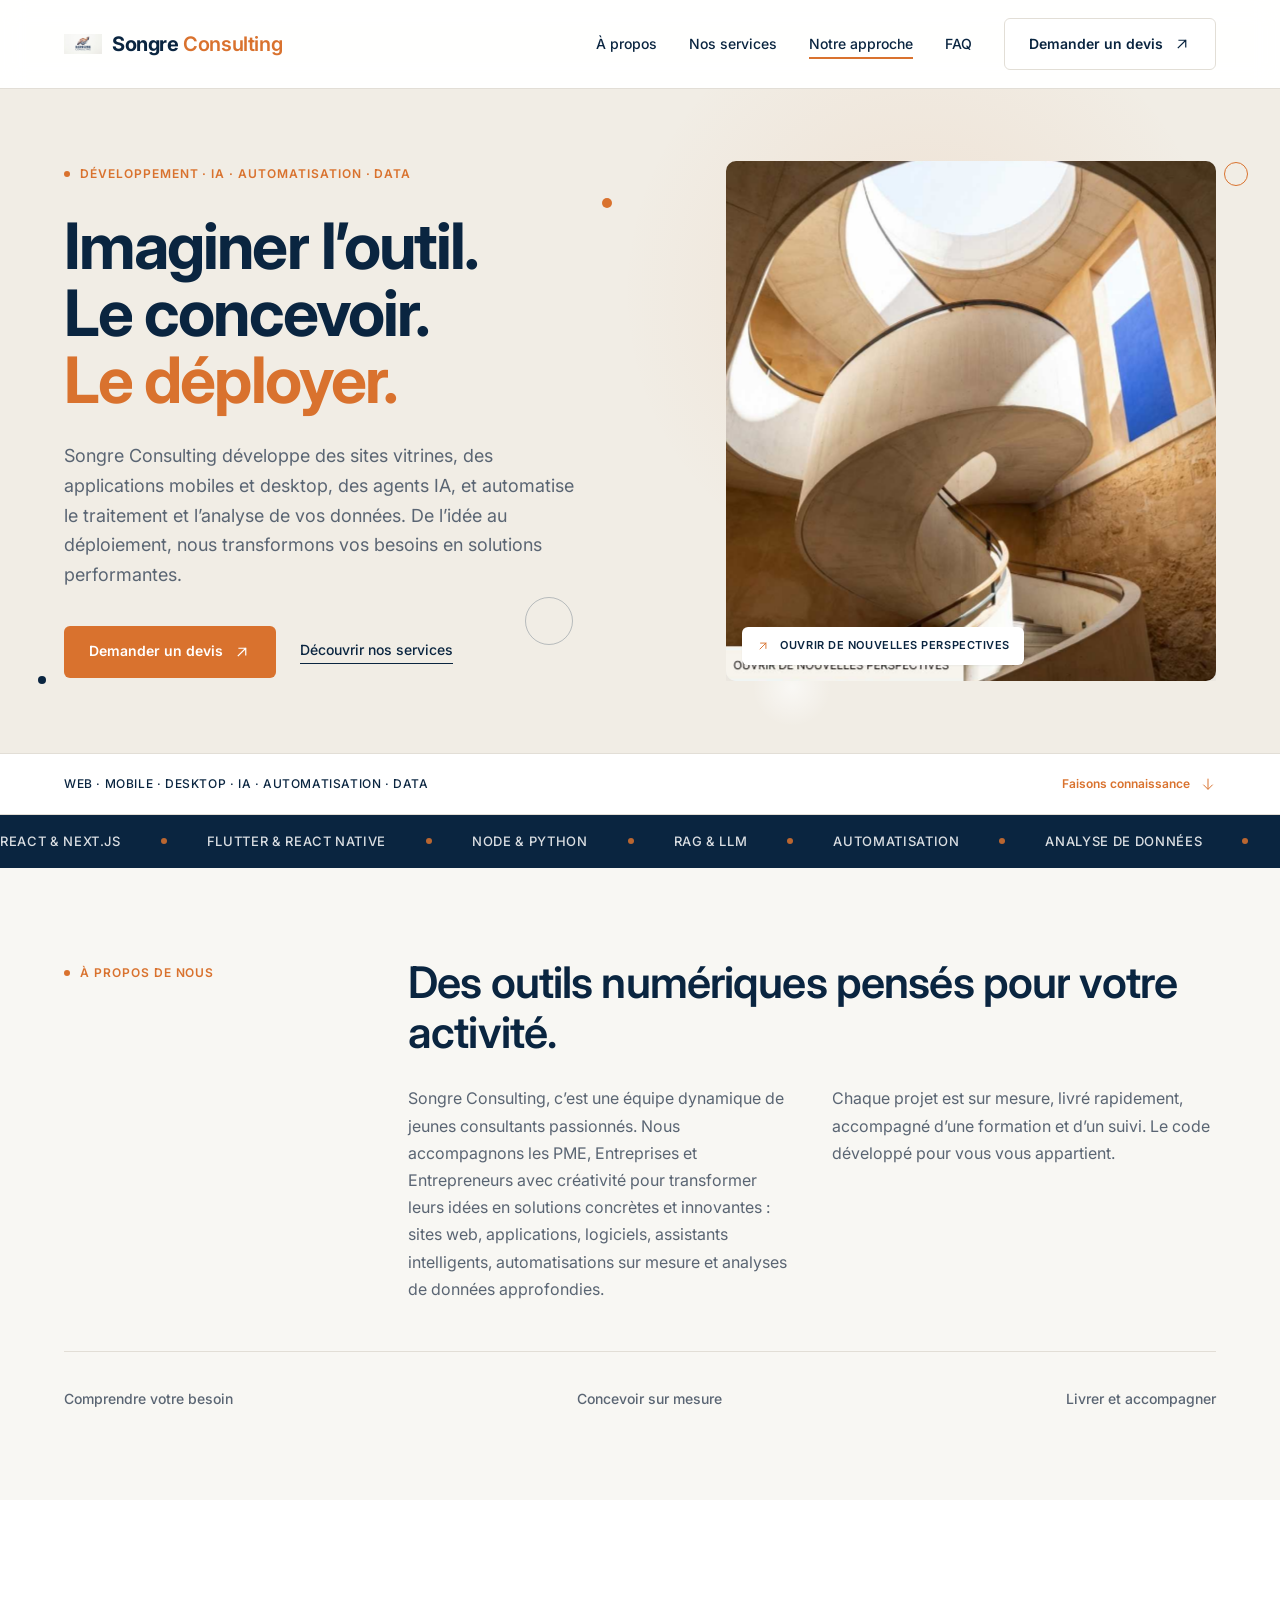
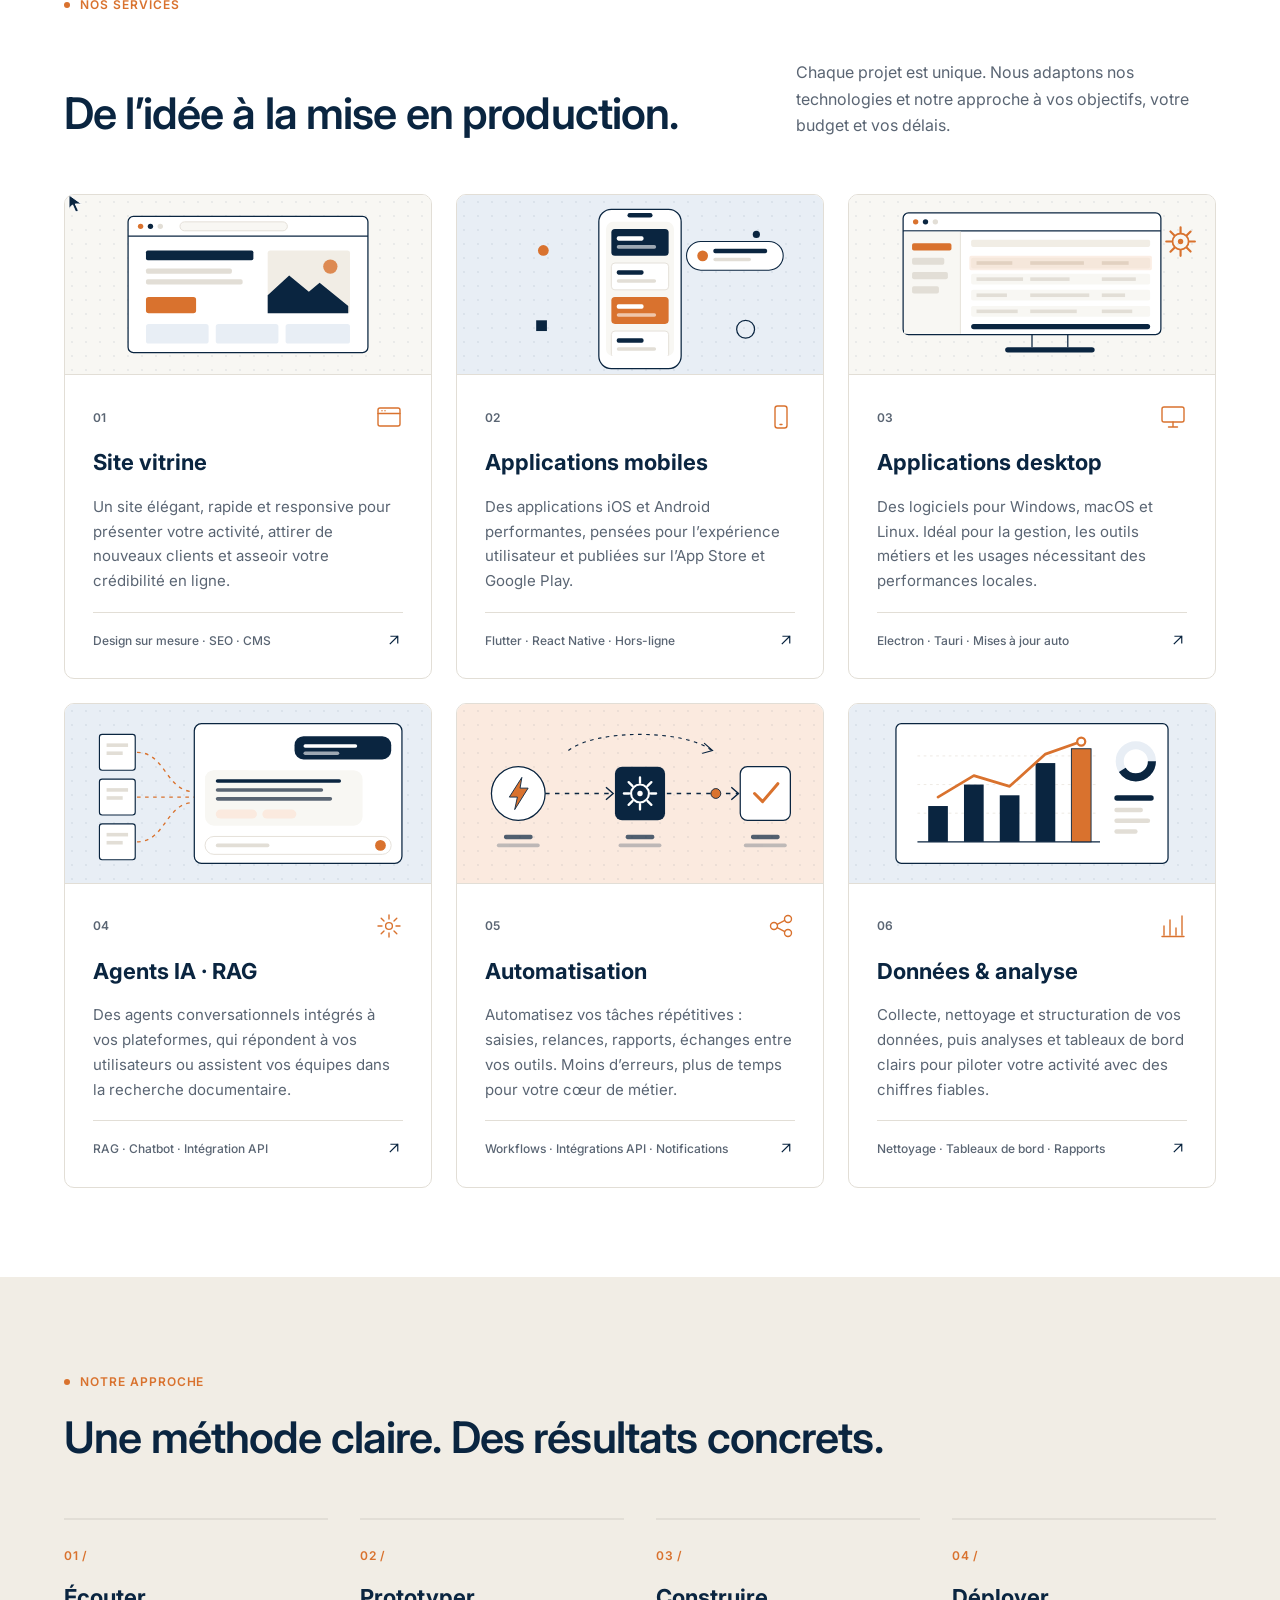
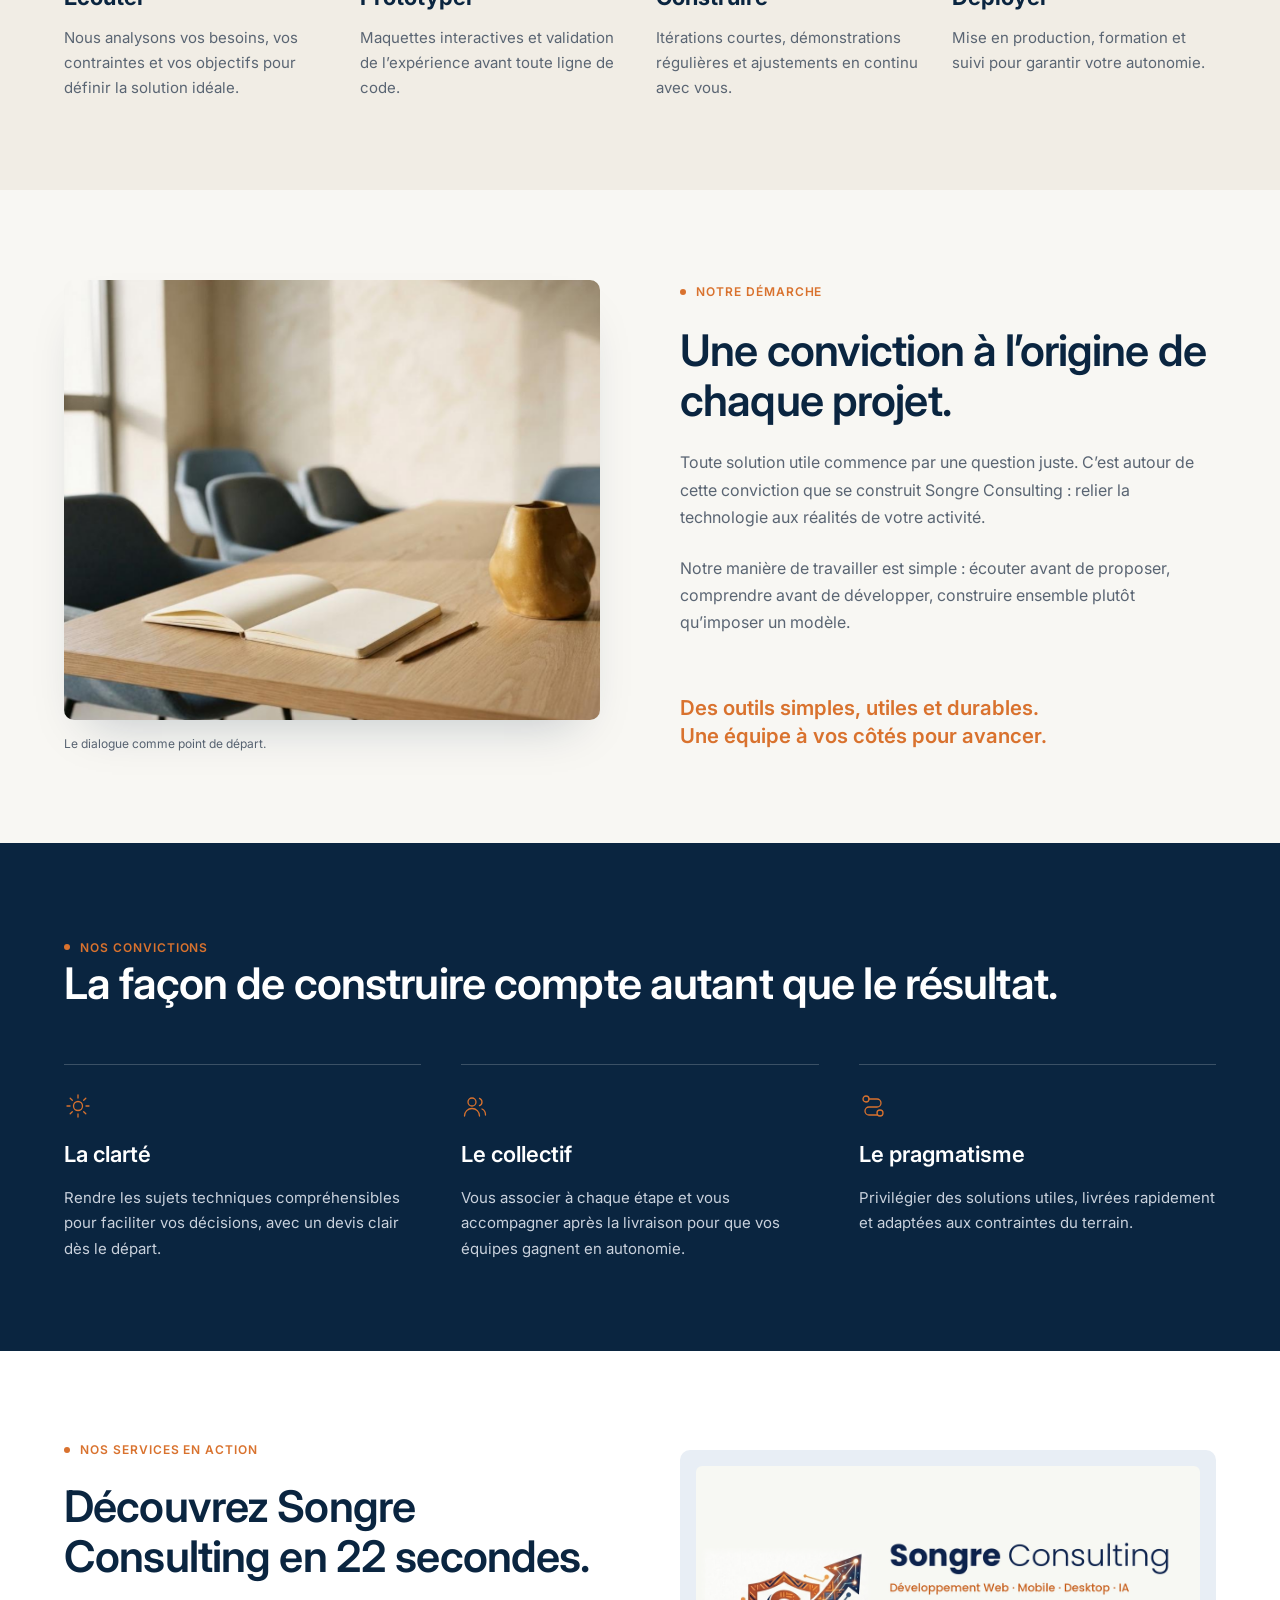
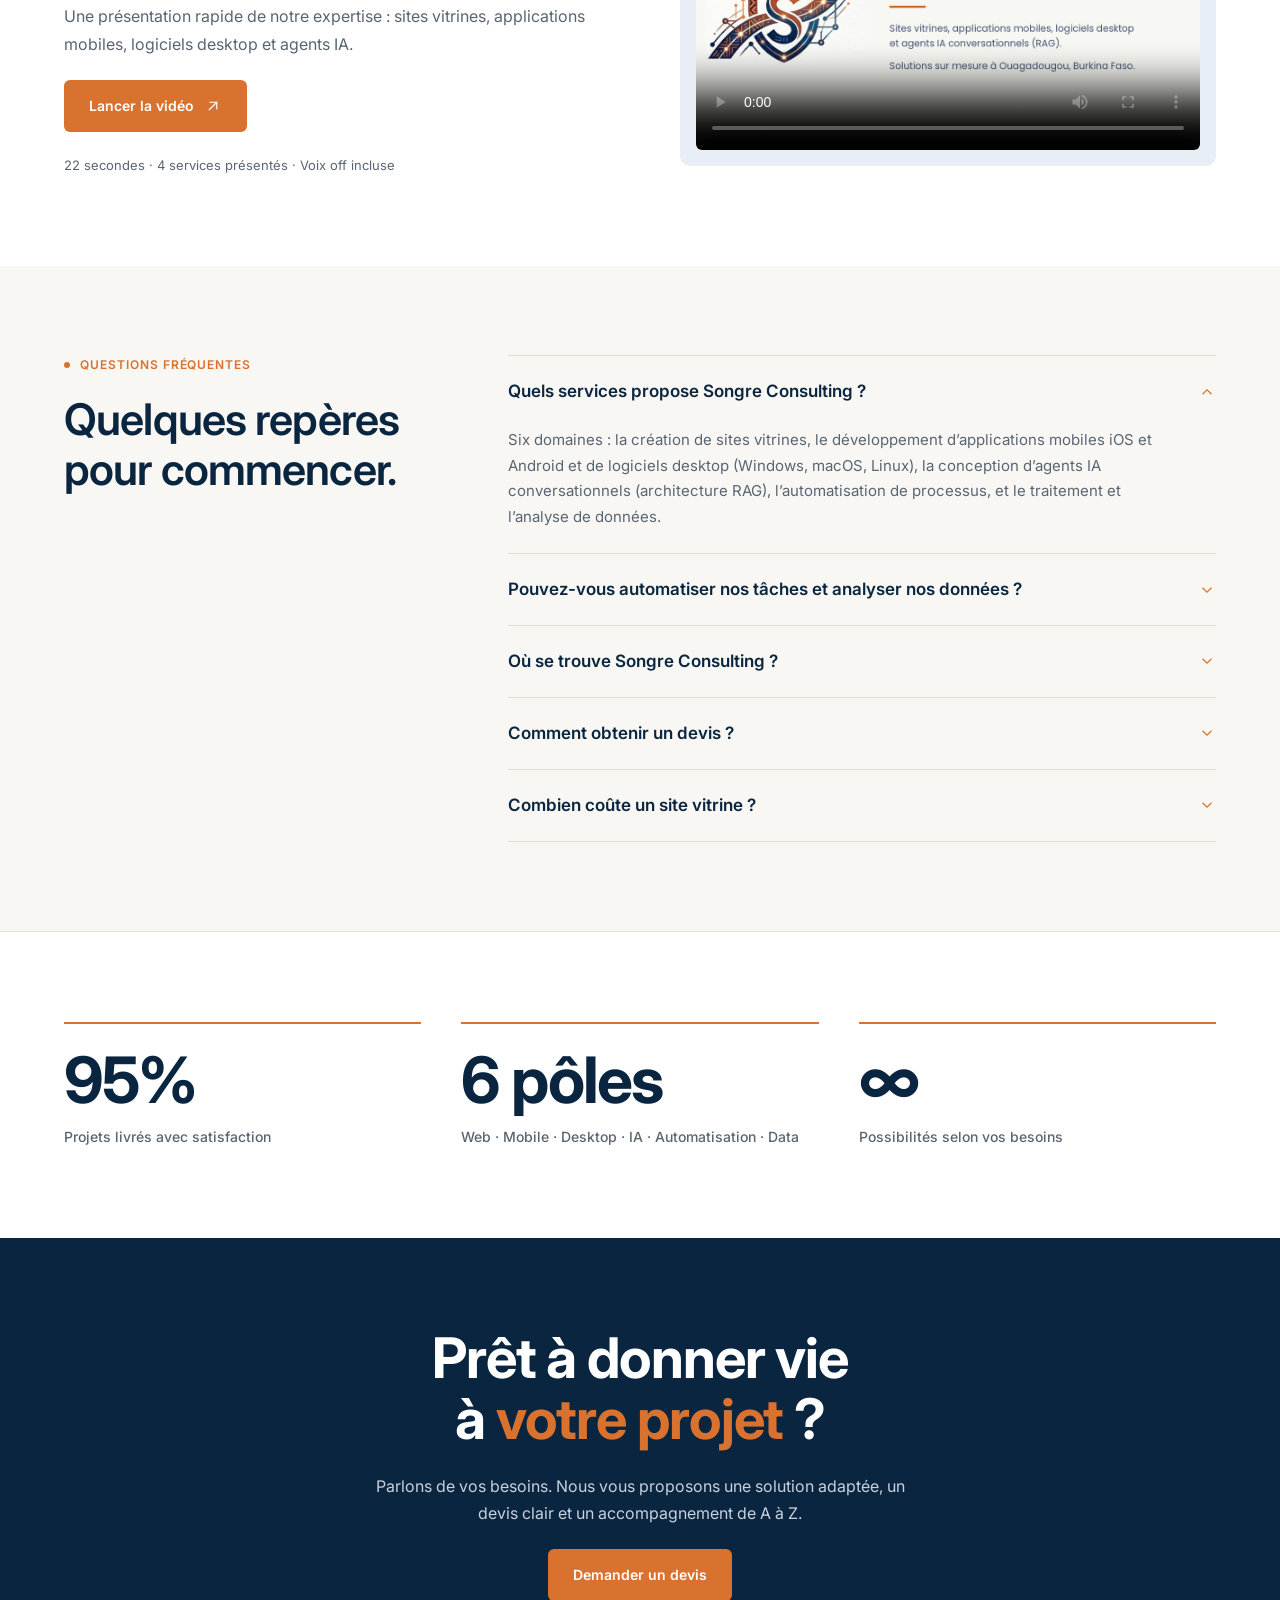
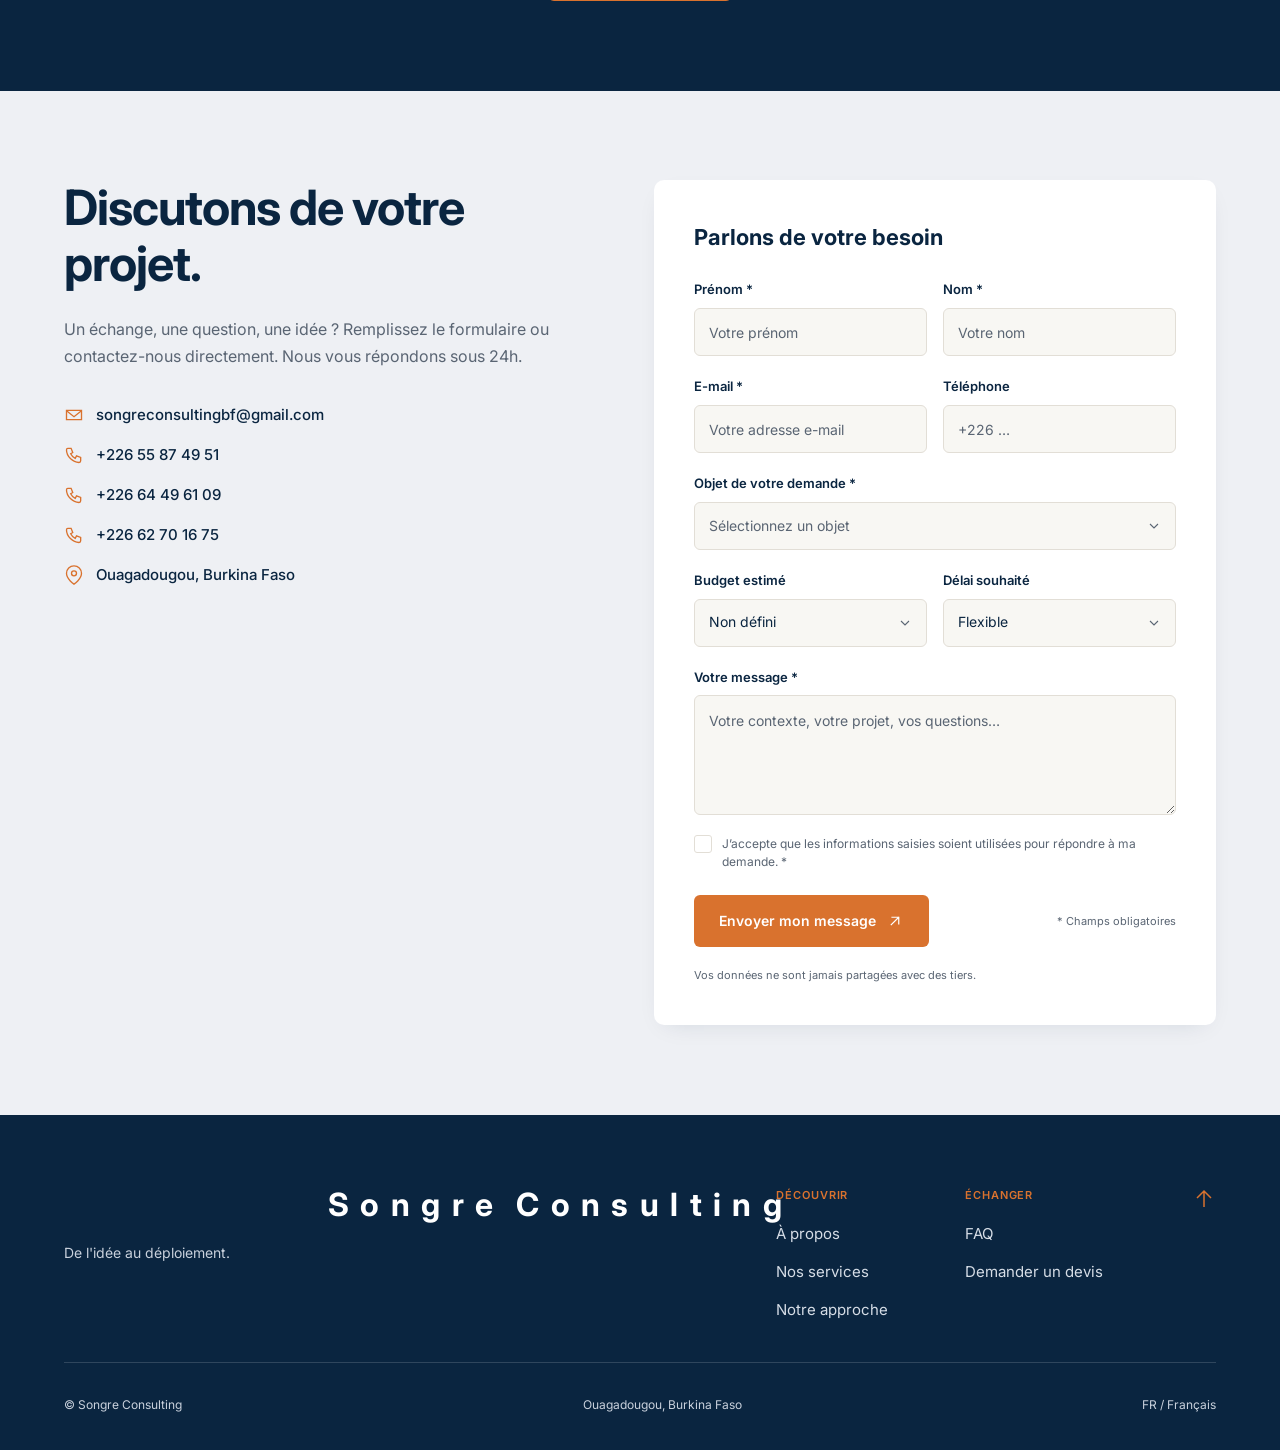
==== commit becb44e2: "version 2" ====
--- a/index.html
+++ b/index.html
@@ -148,7 +148,7 @@
 <header class="nav" id="nav">
   <div class="wrap nav-in">
     <a class="brand" href="#top" aria-label="Songre Consulting — Retour à l'accueil">
-      <img src="/favicon.jpg" alt="Logo Songre Consulting" class="brand-logo" width="100" height="100">
+      <img src="/favicon.jpg" alt="Logo Songre Consulting" class="brand-logo" width="200" height="200">
       <span class="brand-text">Songre<span class="accent"> Consulting</span></span>
     </a>
     <button class="nav-toggle" id="nav-toggle" aria-expanded="false" aria-controls="nav-links" aria-label="Ouvrir le menu"><span></span><span></span></button>
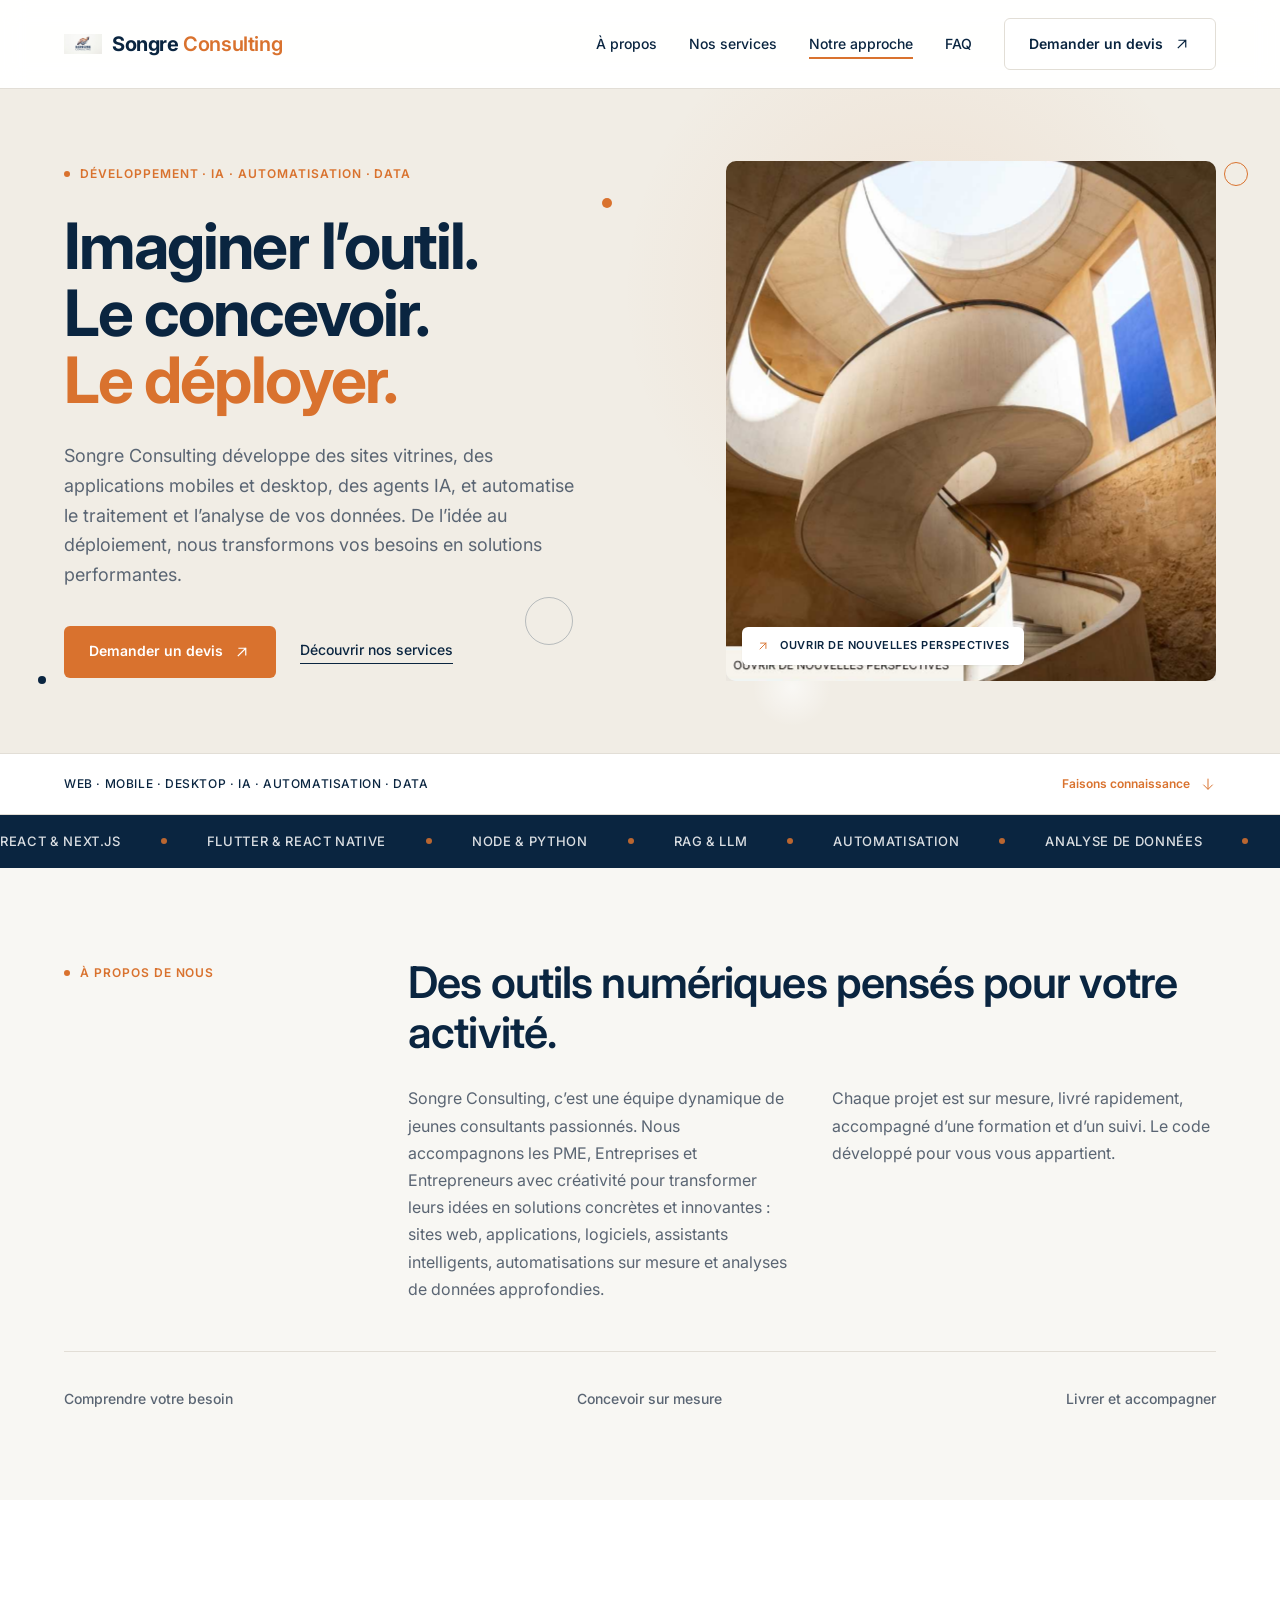
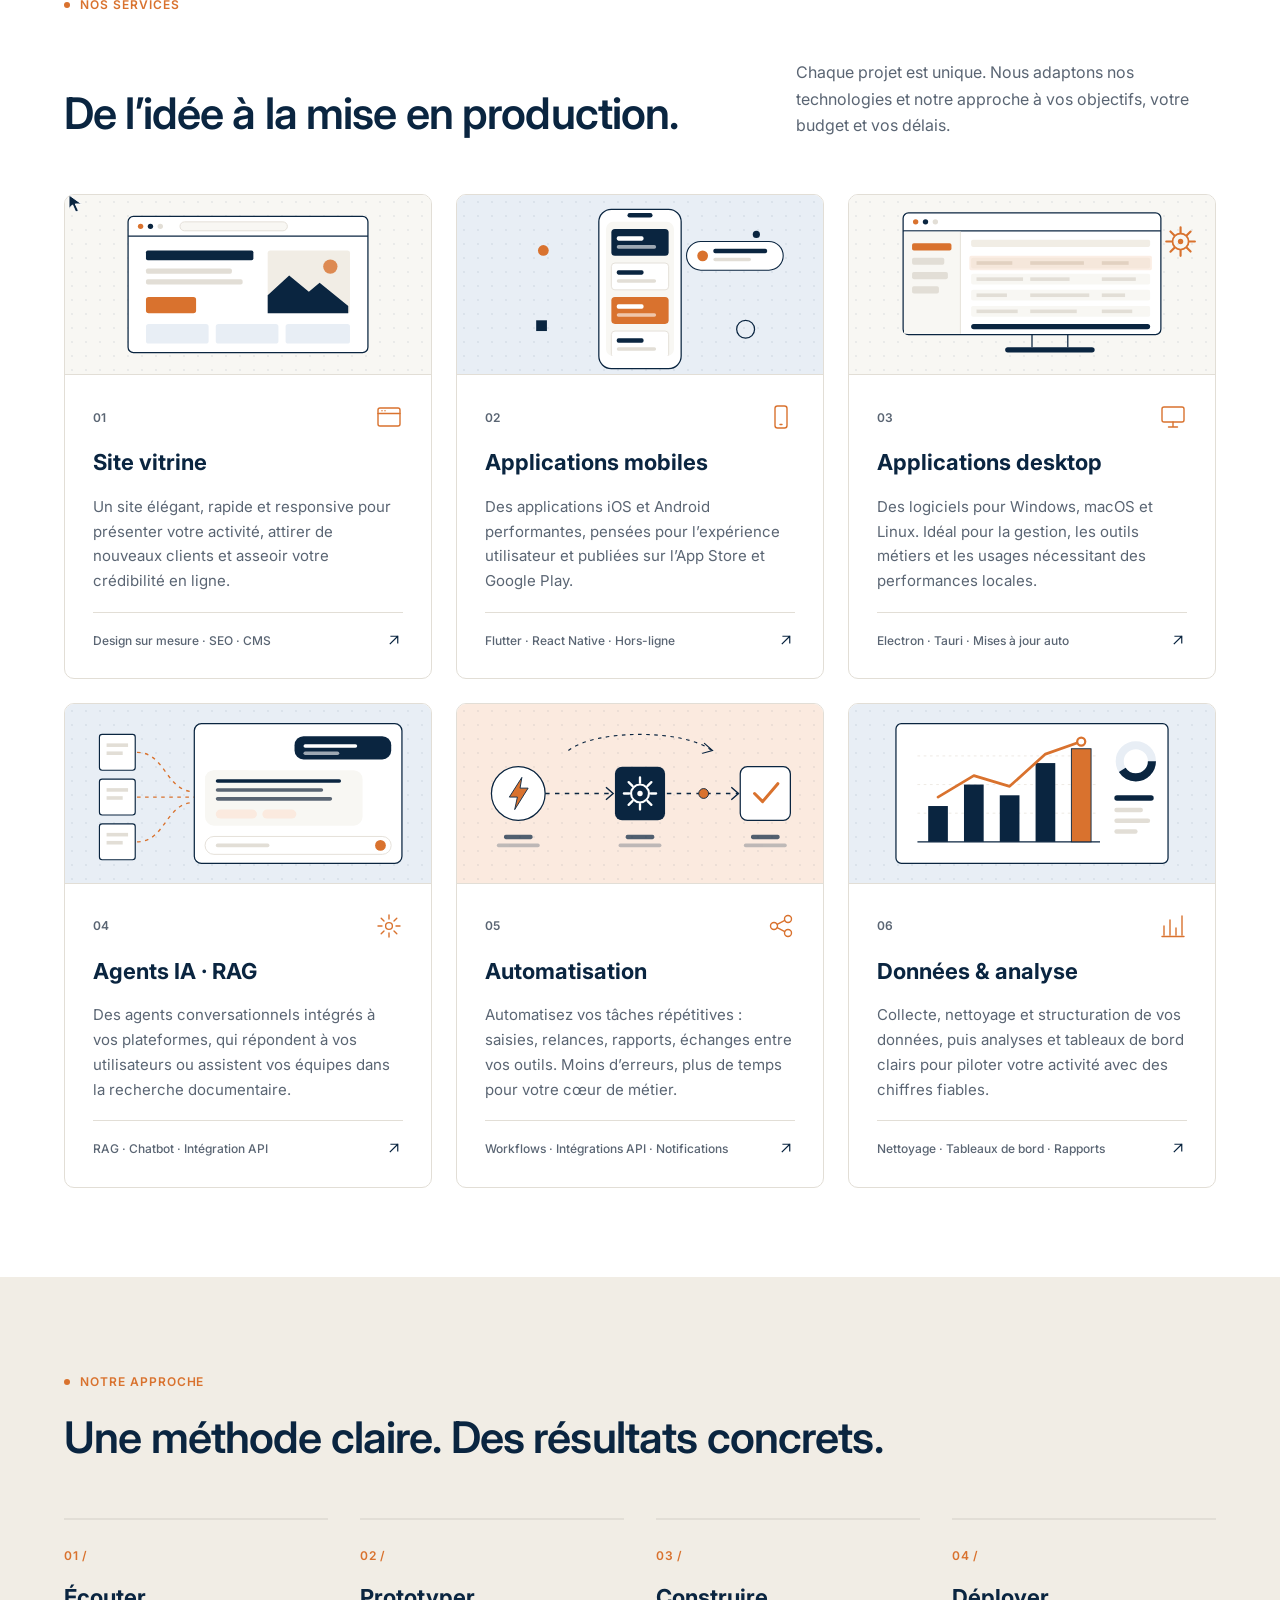
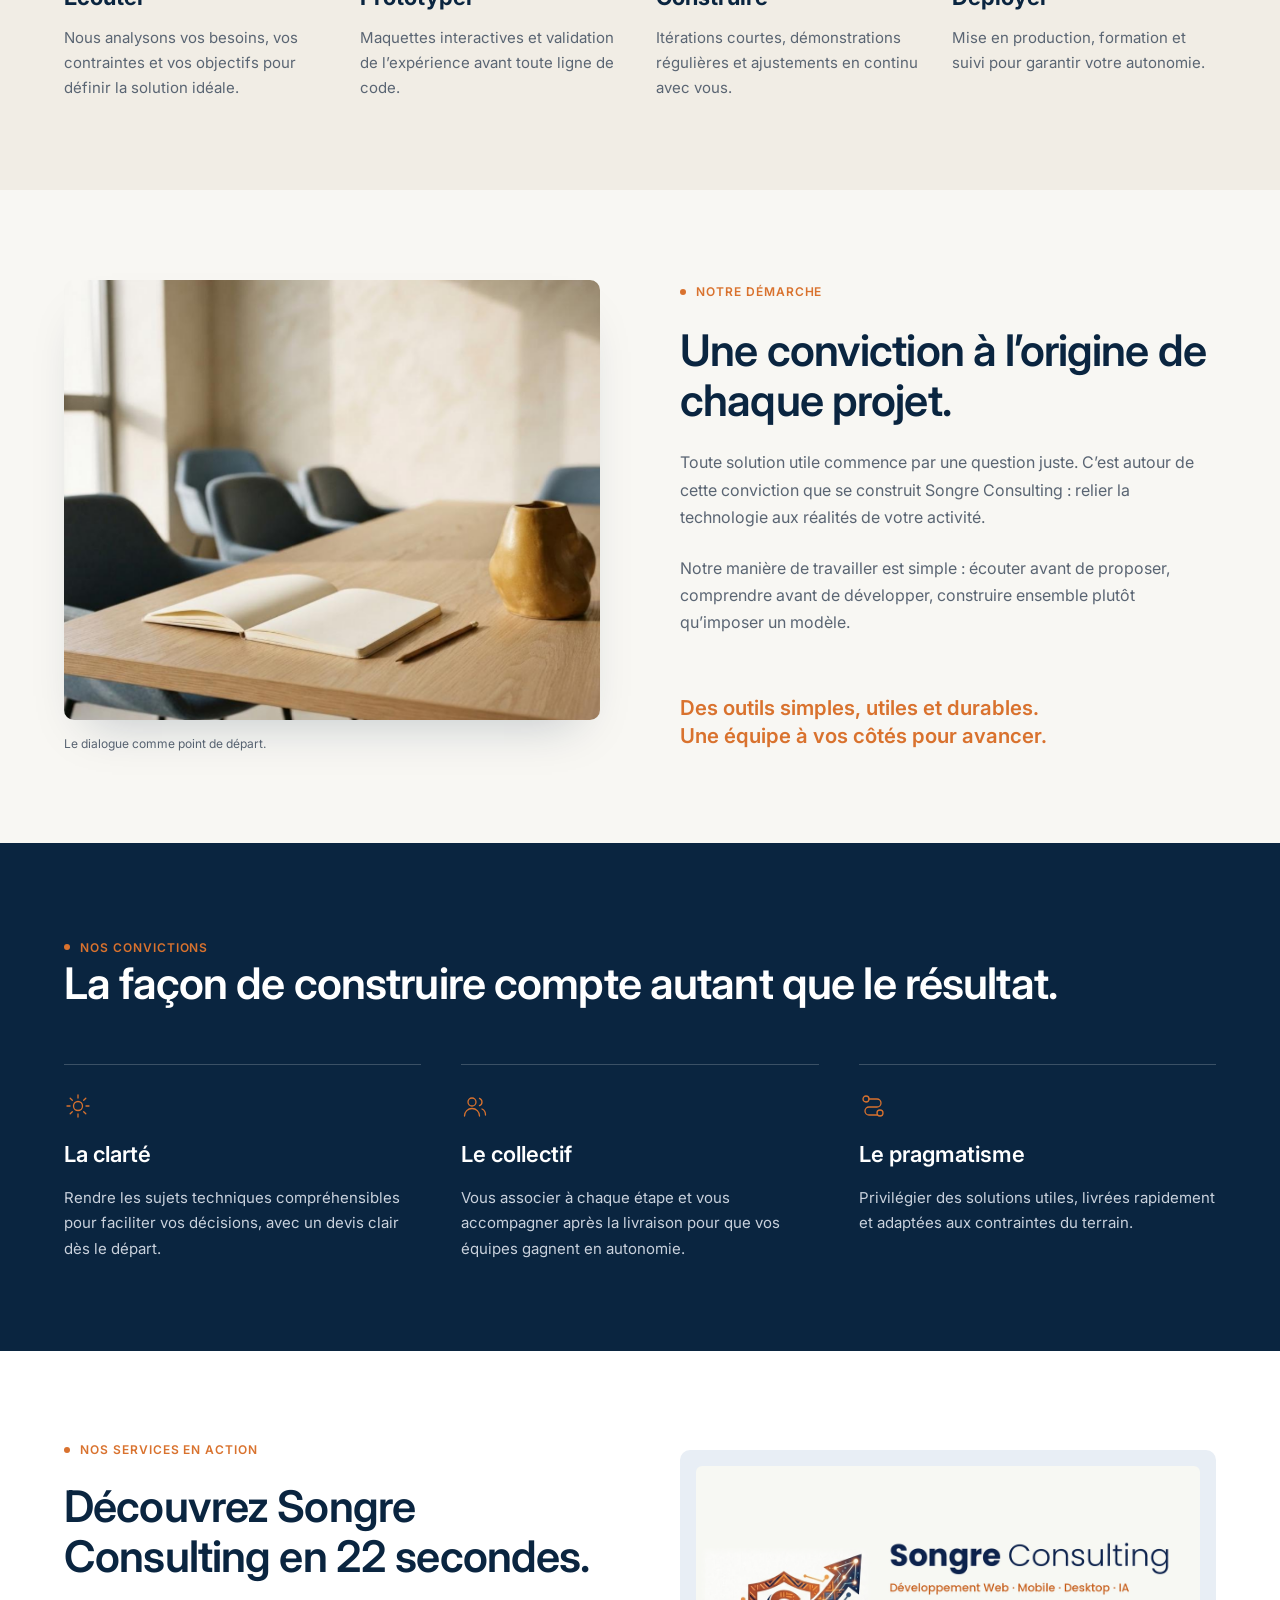
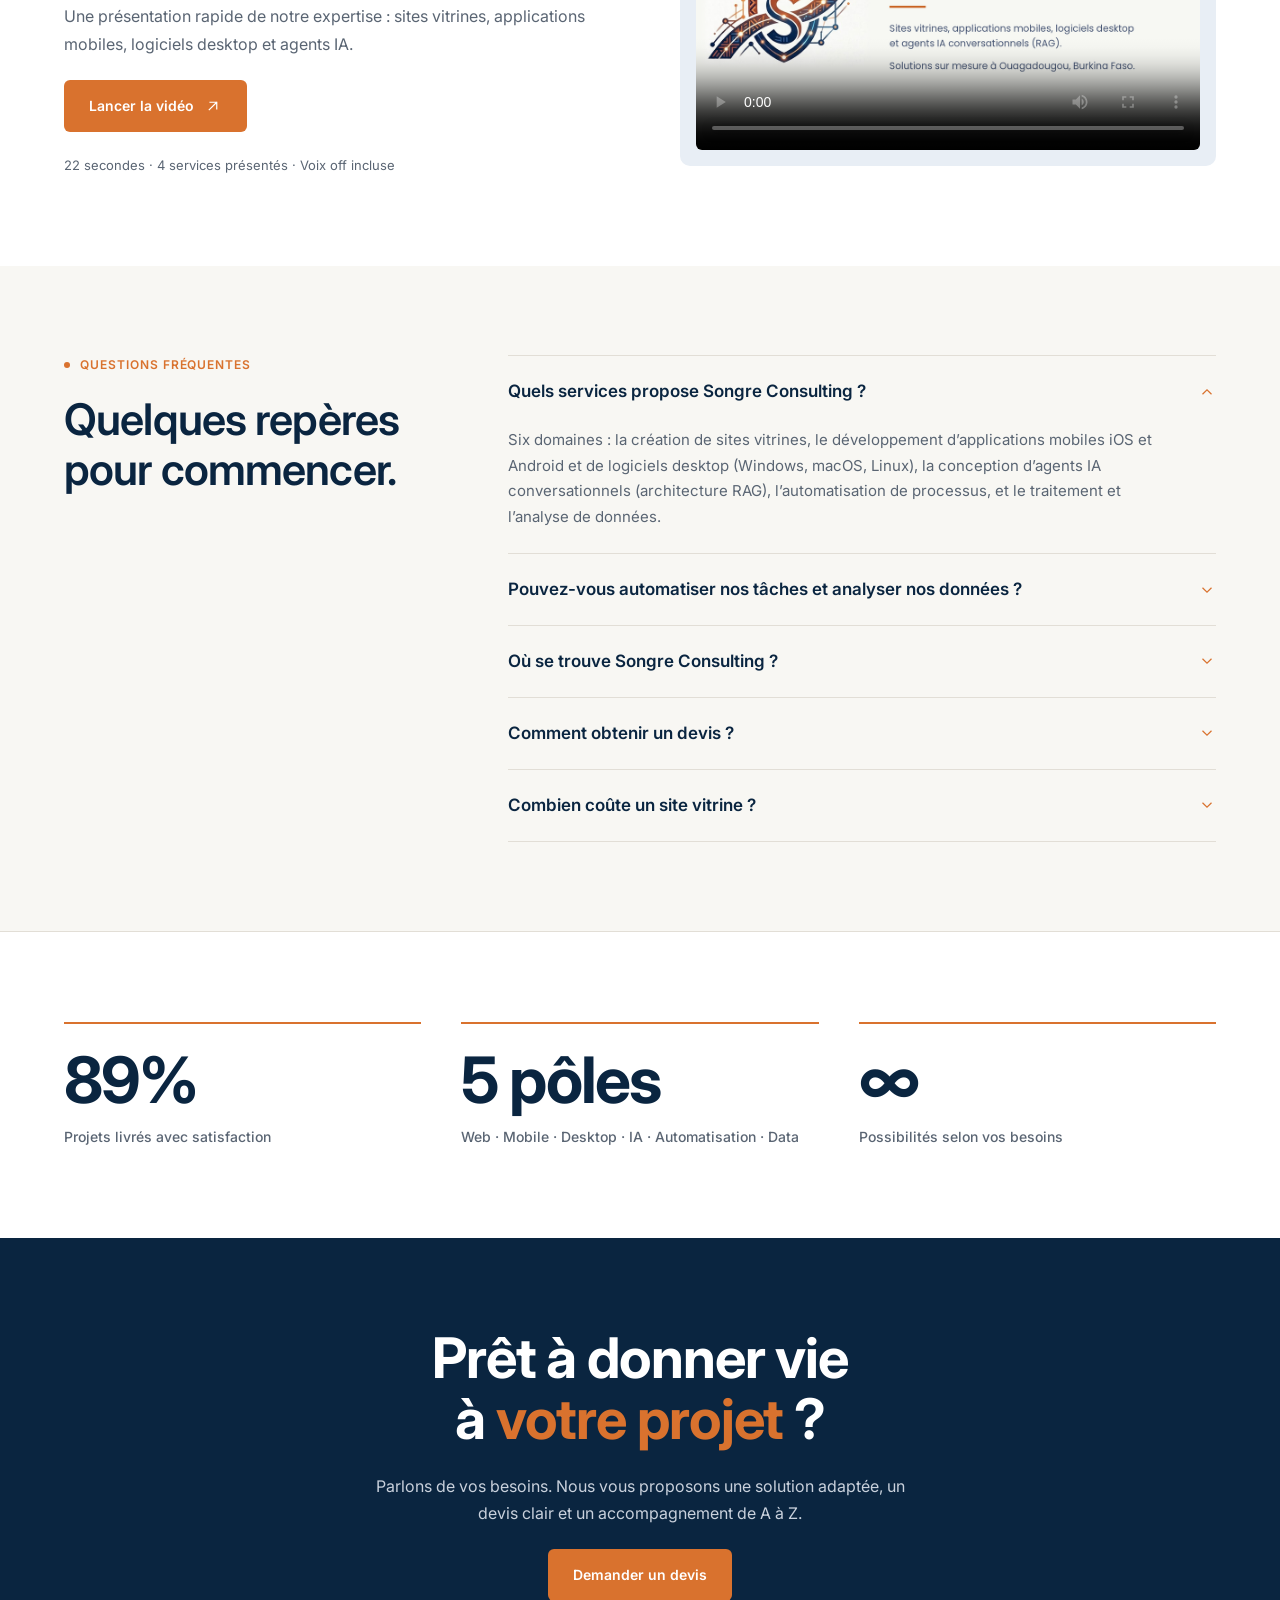
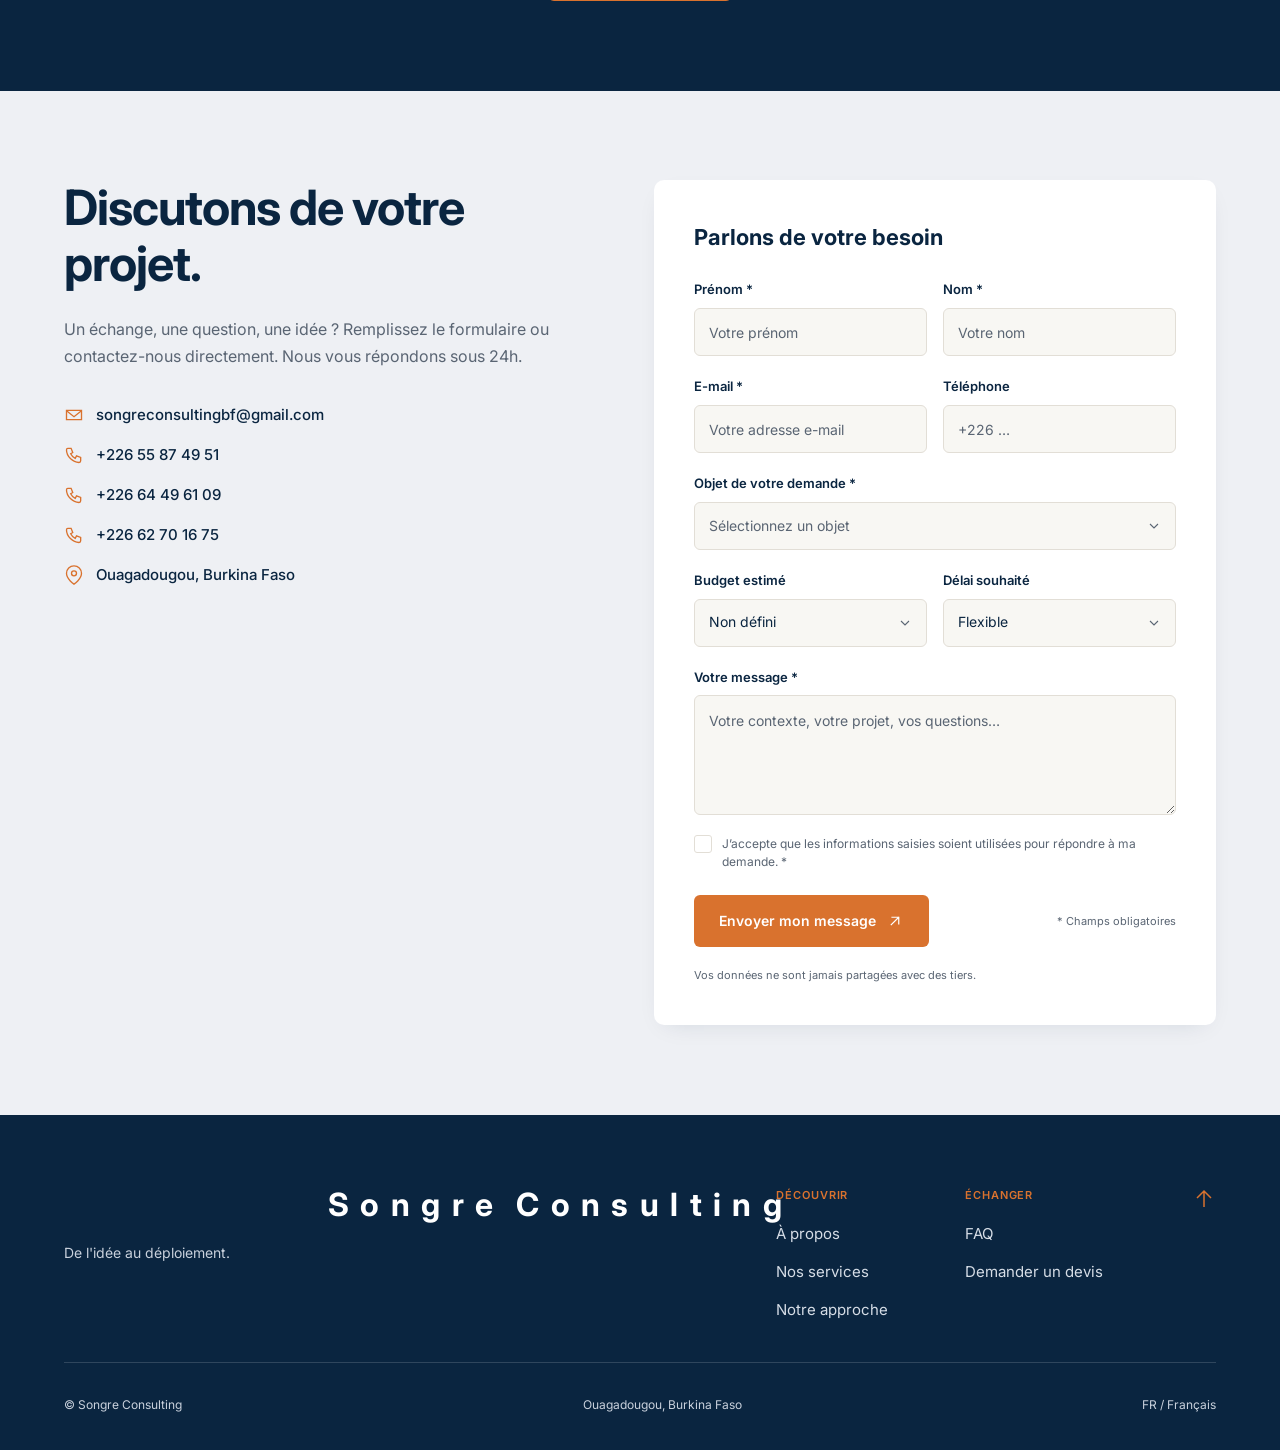
==== commit ab71b092: "correction apparition video" ====
--- a/index.html
+++ b/index.html
@@ -478,7 +478,7 @@
     </div>
     <div class="video-panel">
       <video id="promo-video" poster="img/og-image.png" preload="metadata" playsinline controls>
-        <source src="videos/songre-presentation.mp4" type="video/mp4">
+        <source src="videos/StratePresent.mp4" type="video/mp4">
         Votre navigateur ne supporte pas la lecture vidéo.
       </video>
     </div>
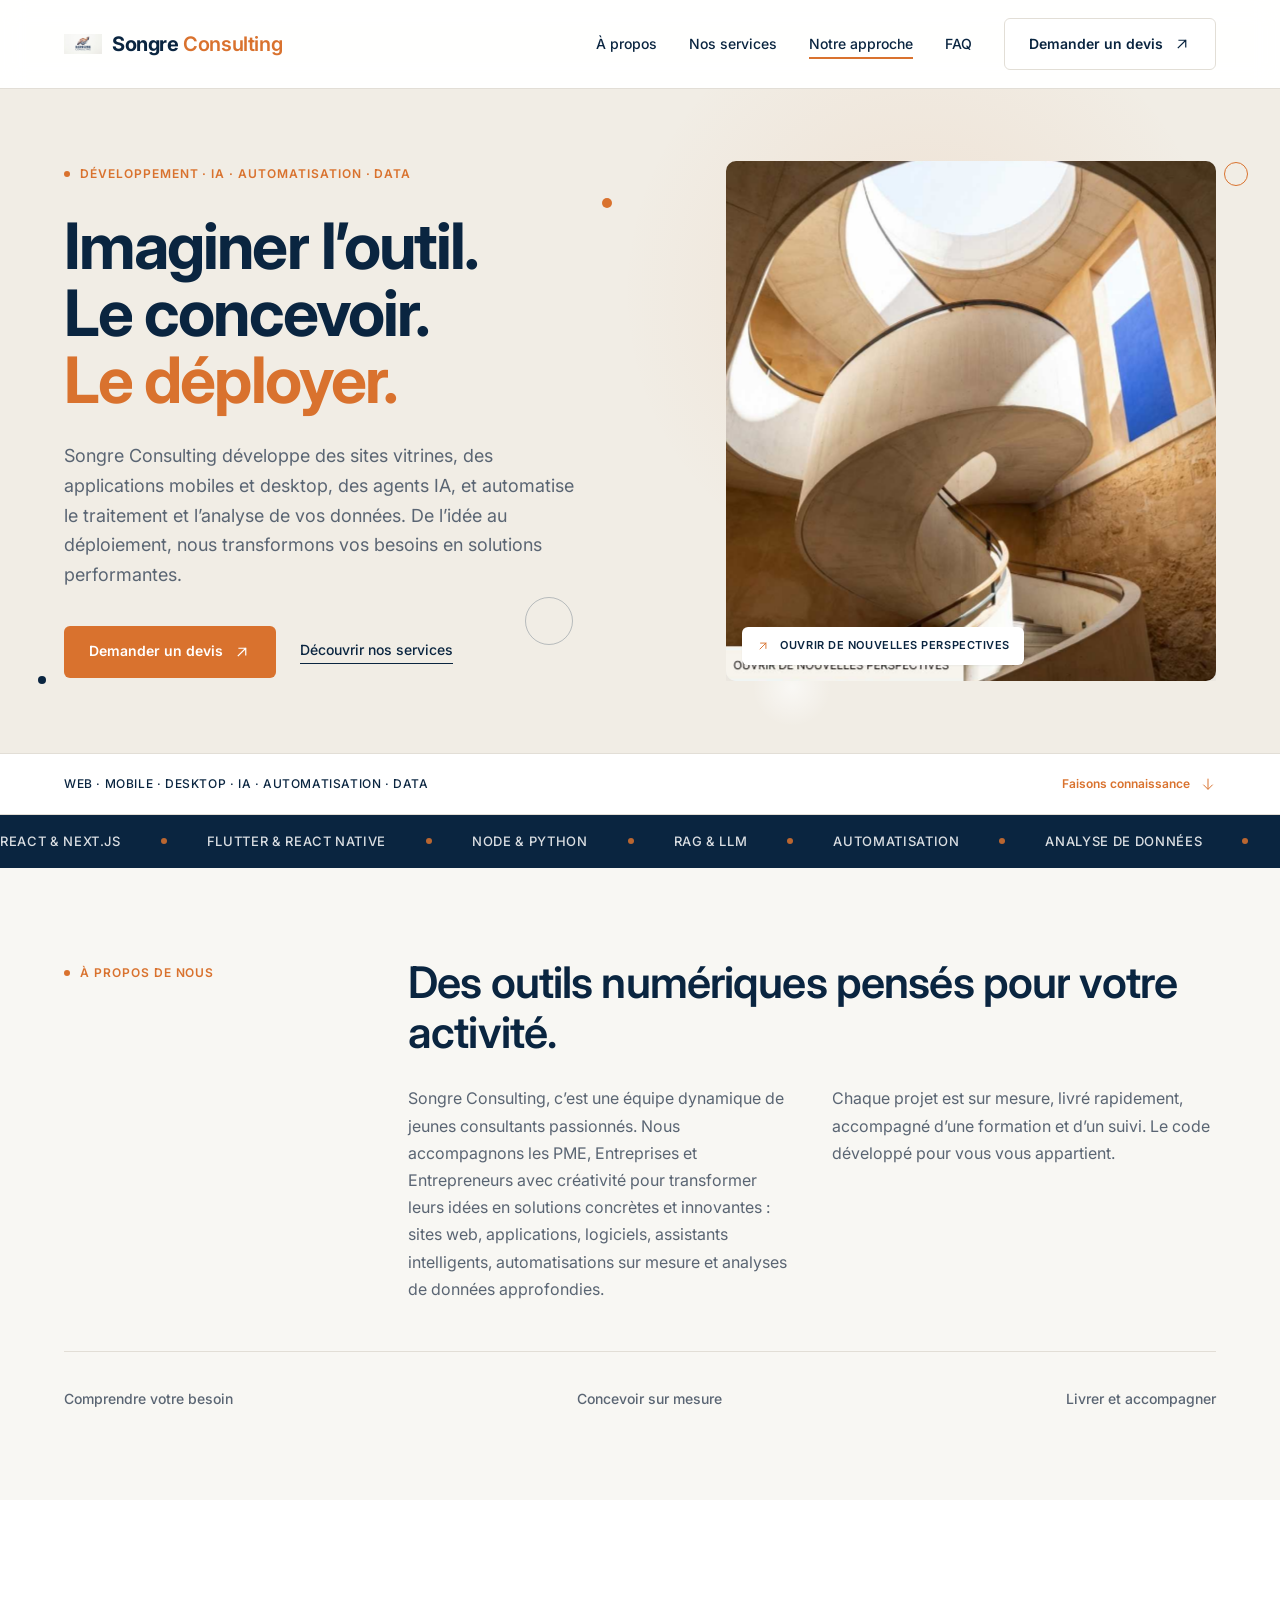
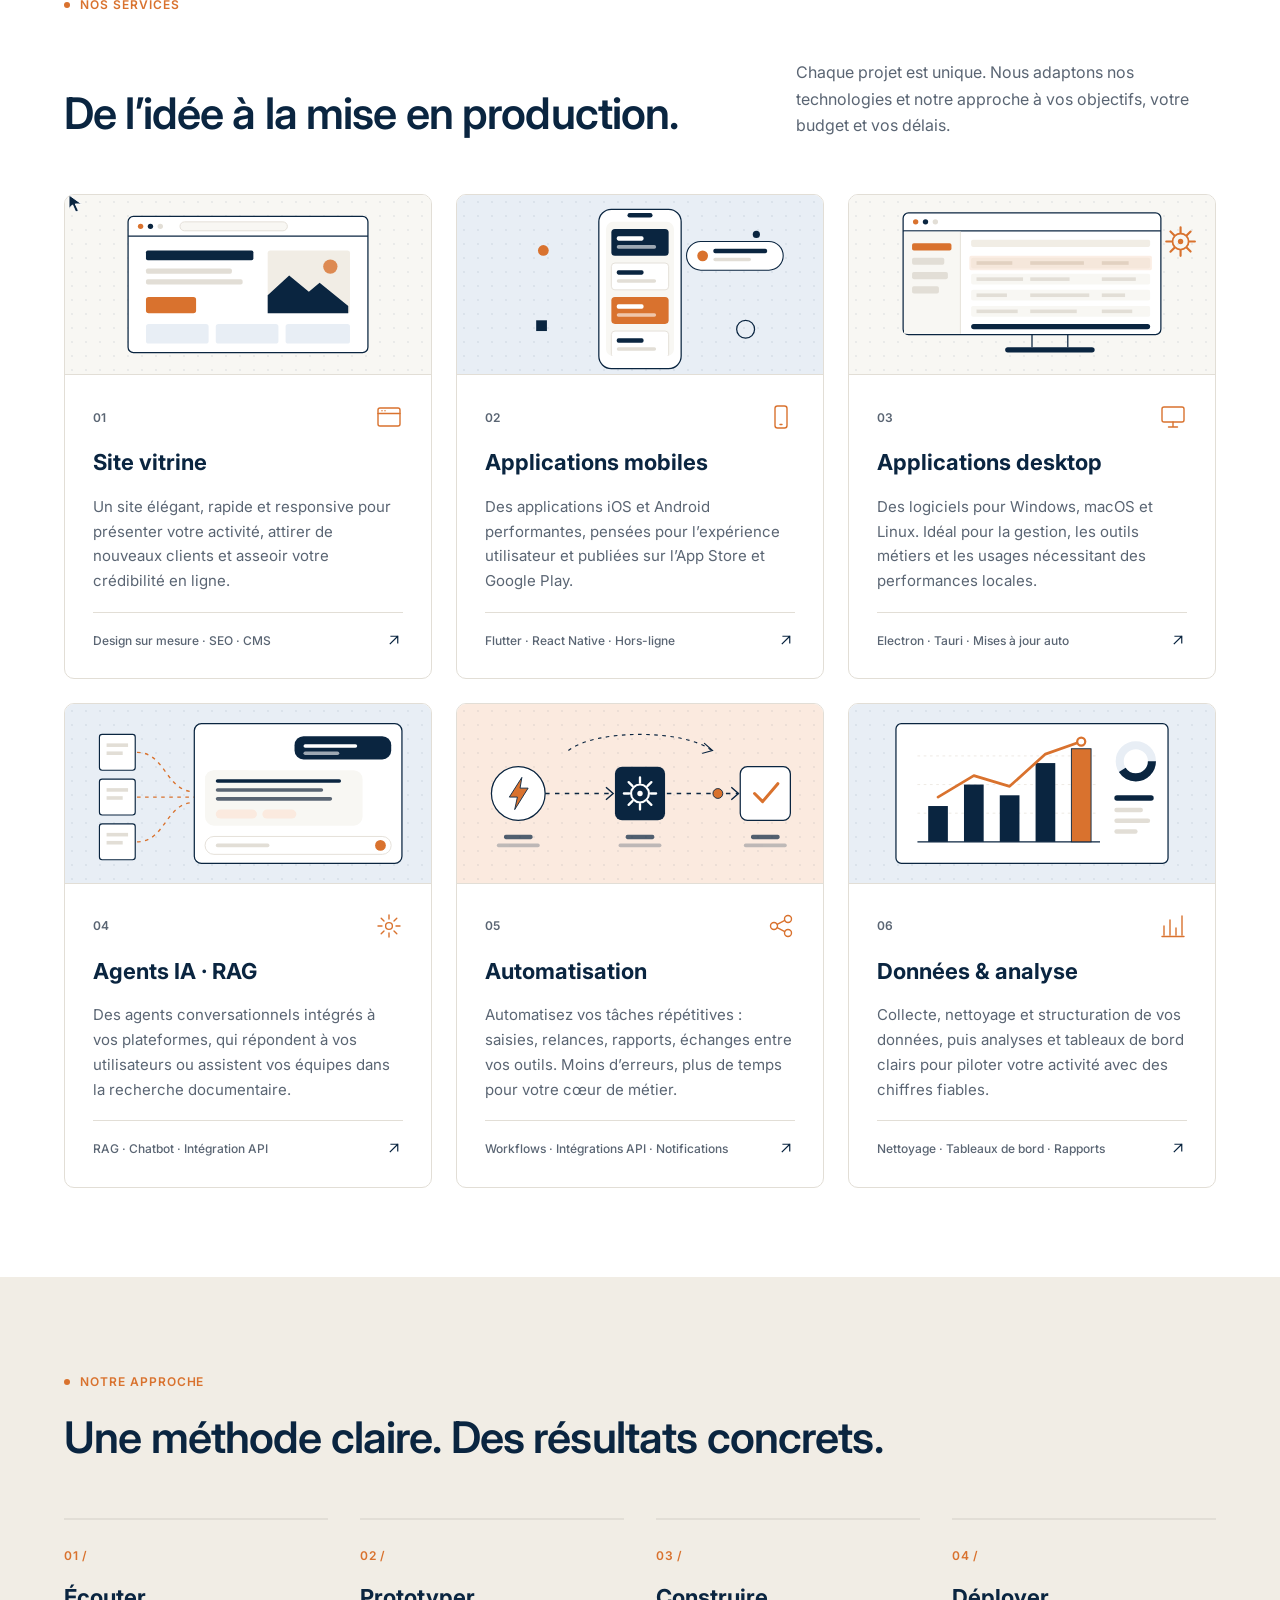
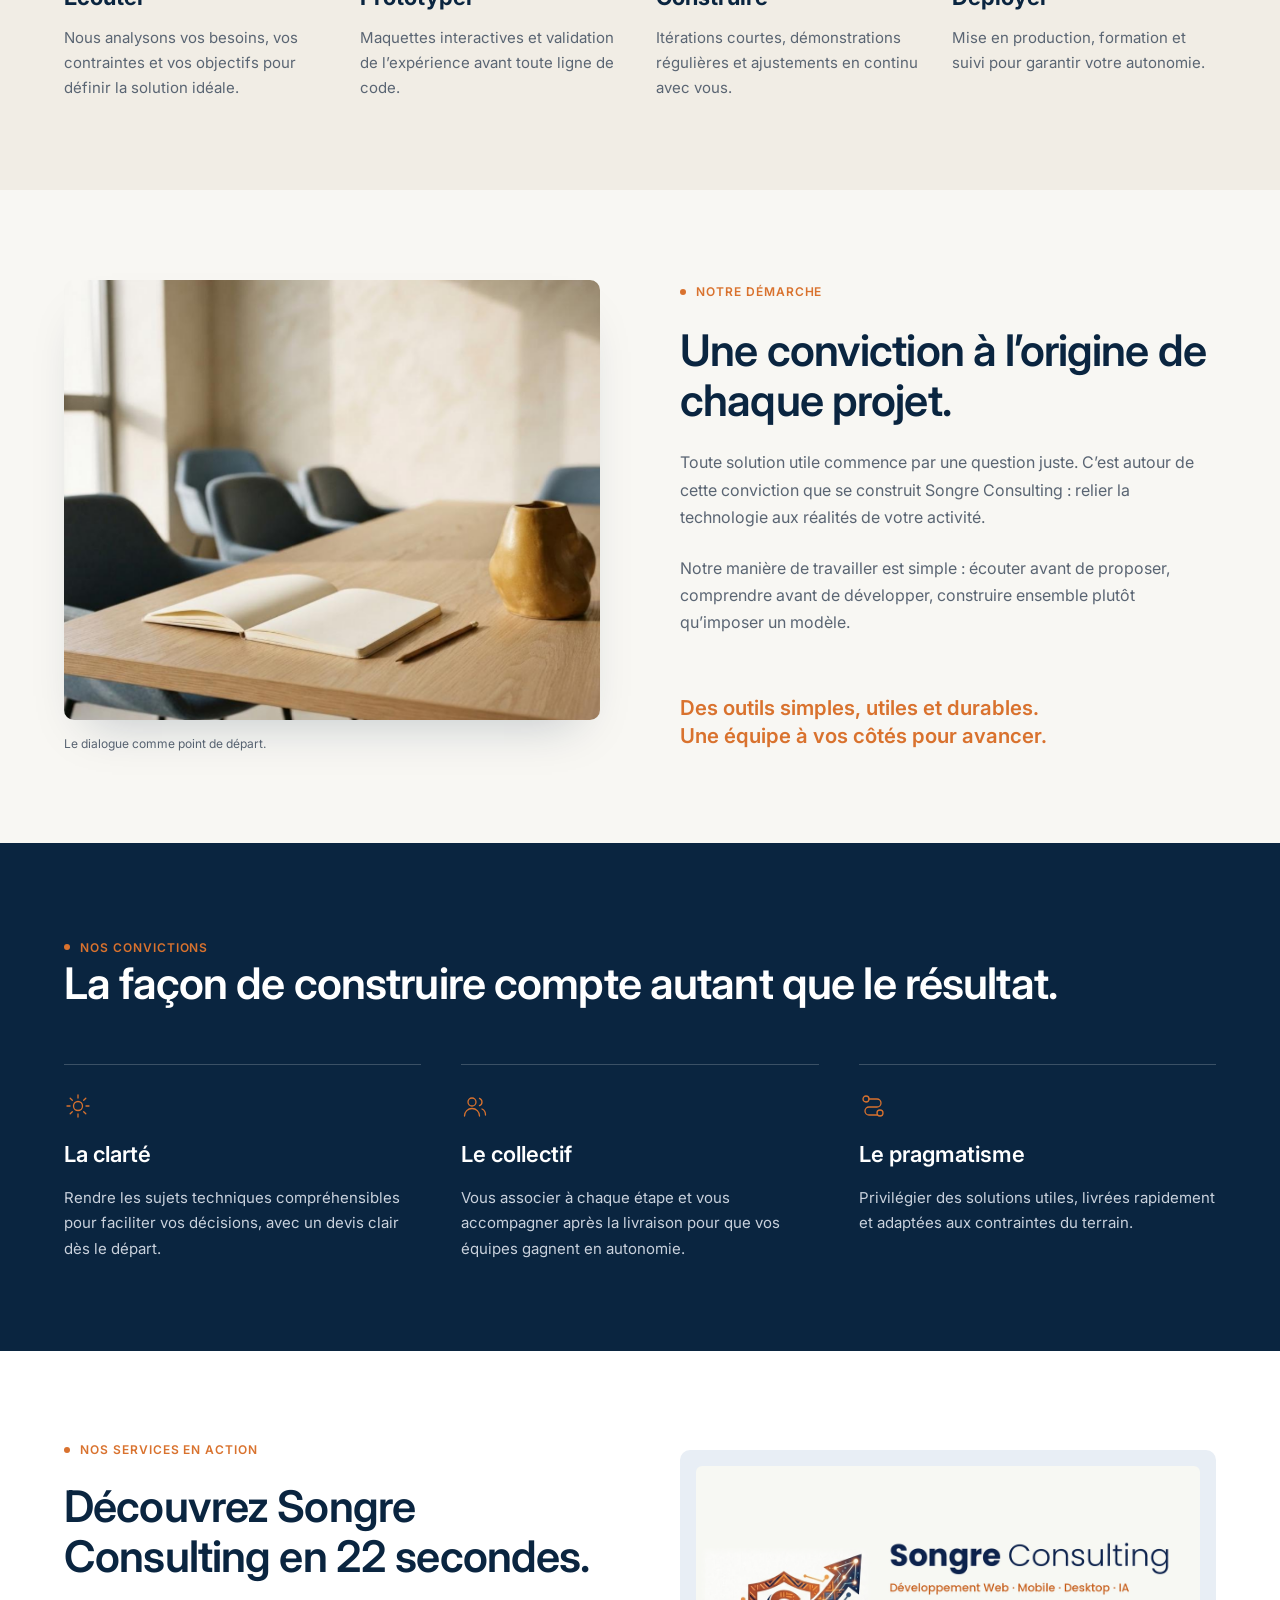
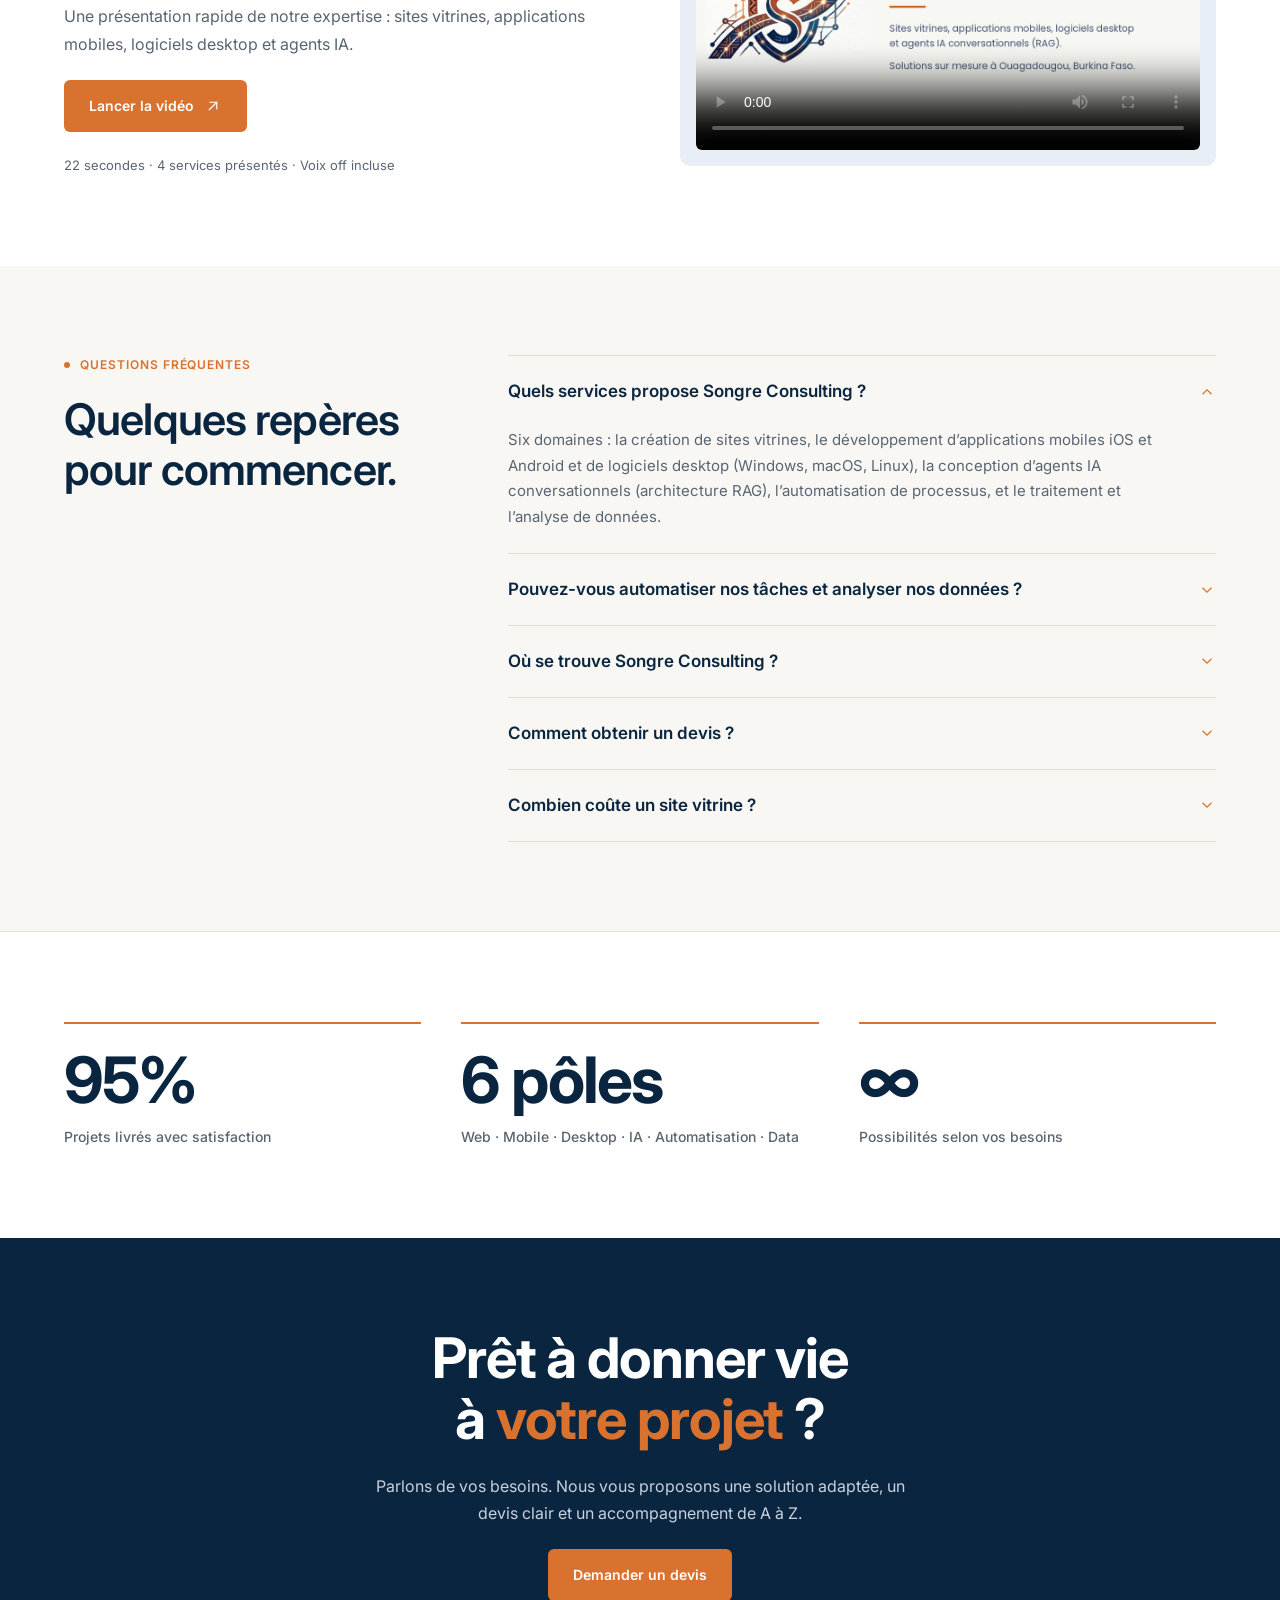
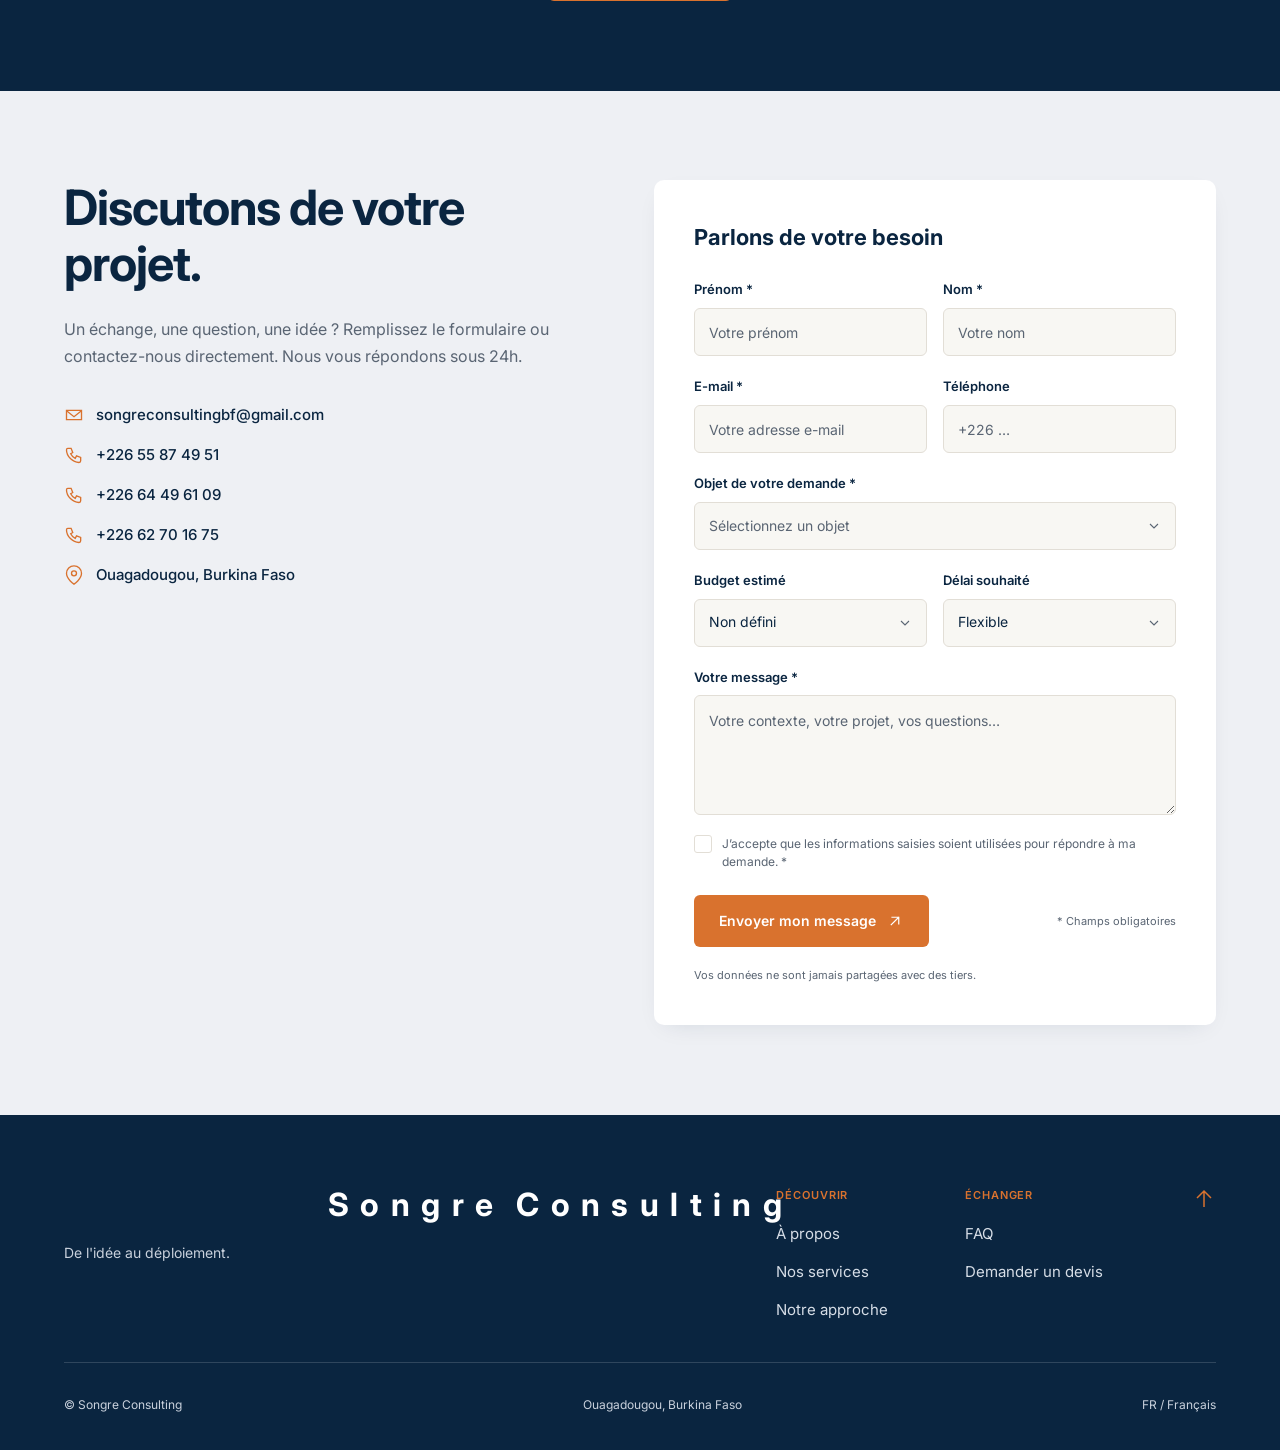
==== commit 73e09ced: "Update video source in index.html" ====
--- a/index.html
+++ b/index.html
@@ -660,4 +660,4 @@
 })();
 </script>
 </body>
-</html>+</html>
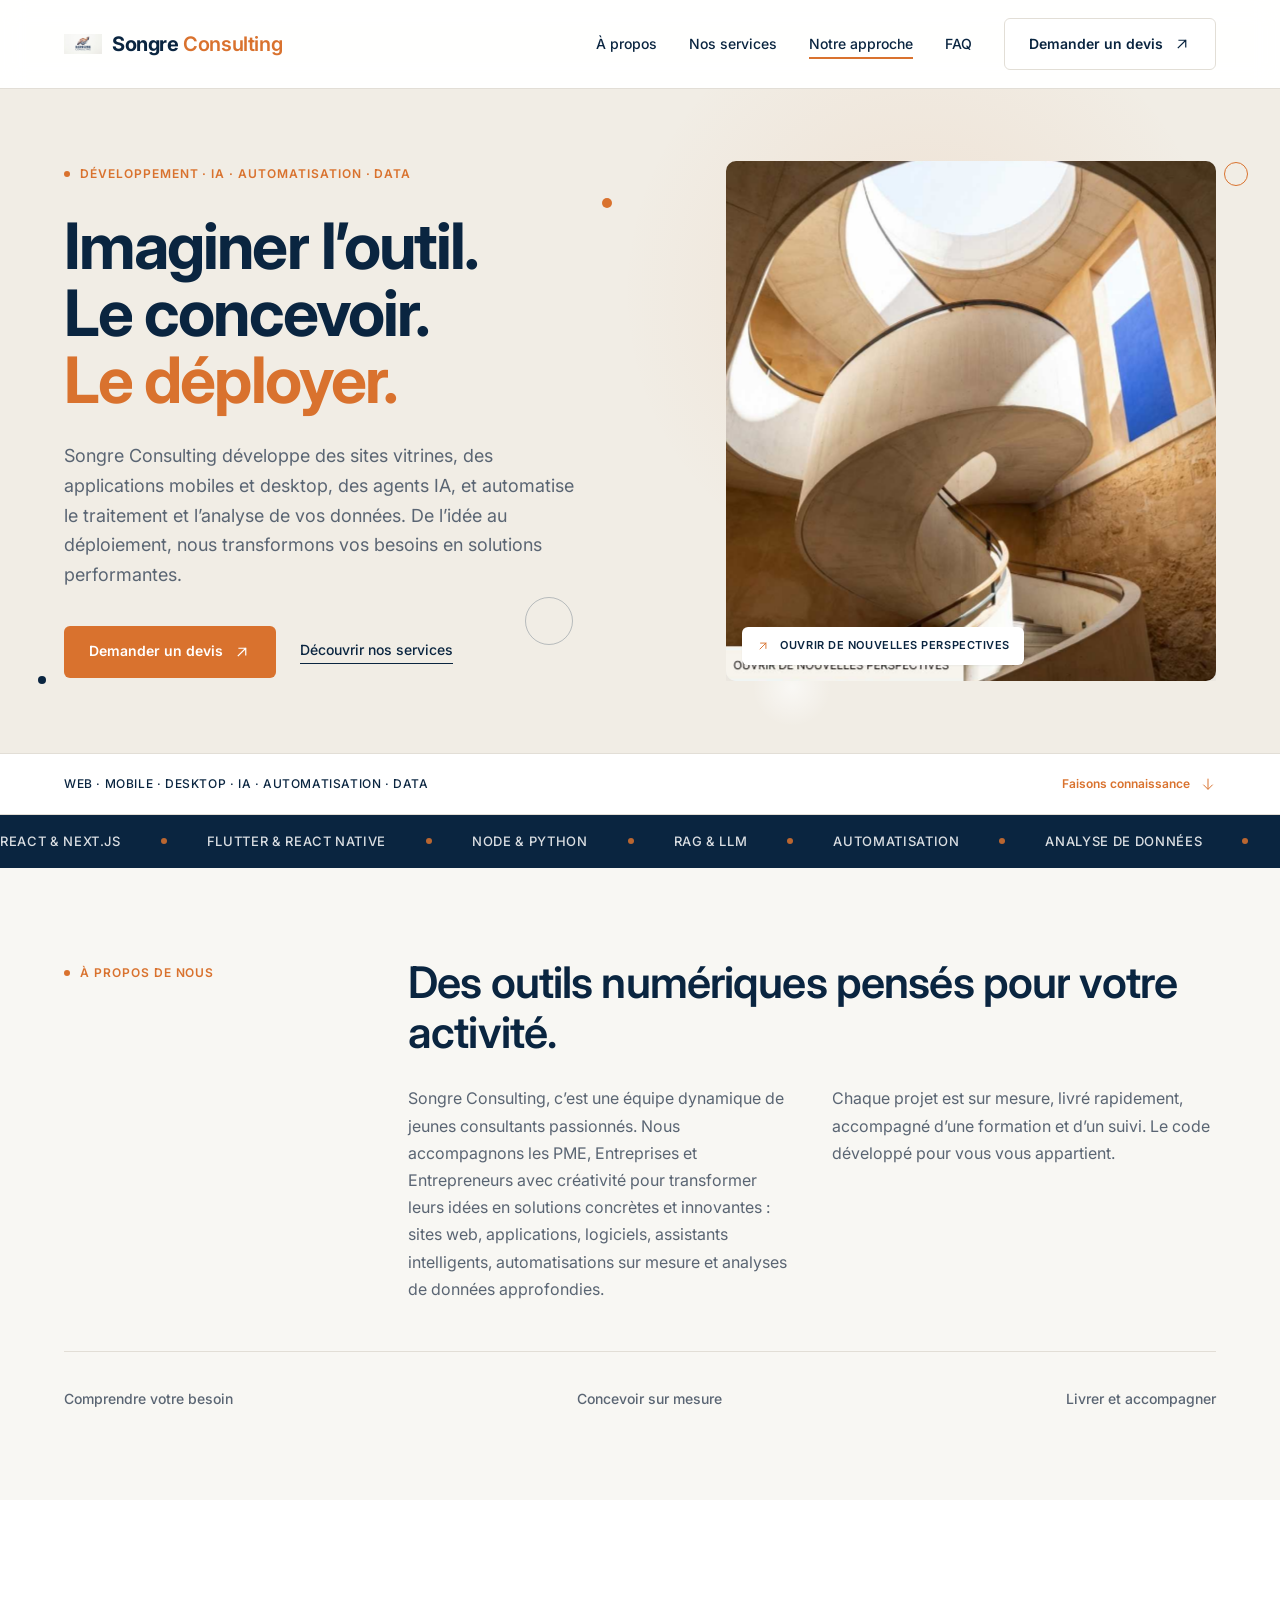
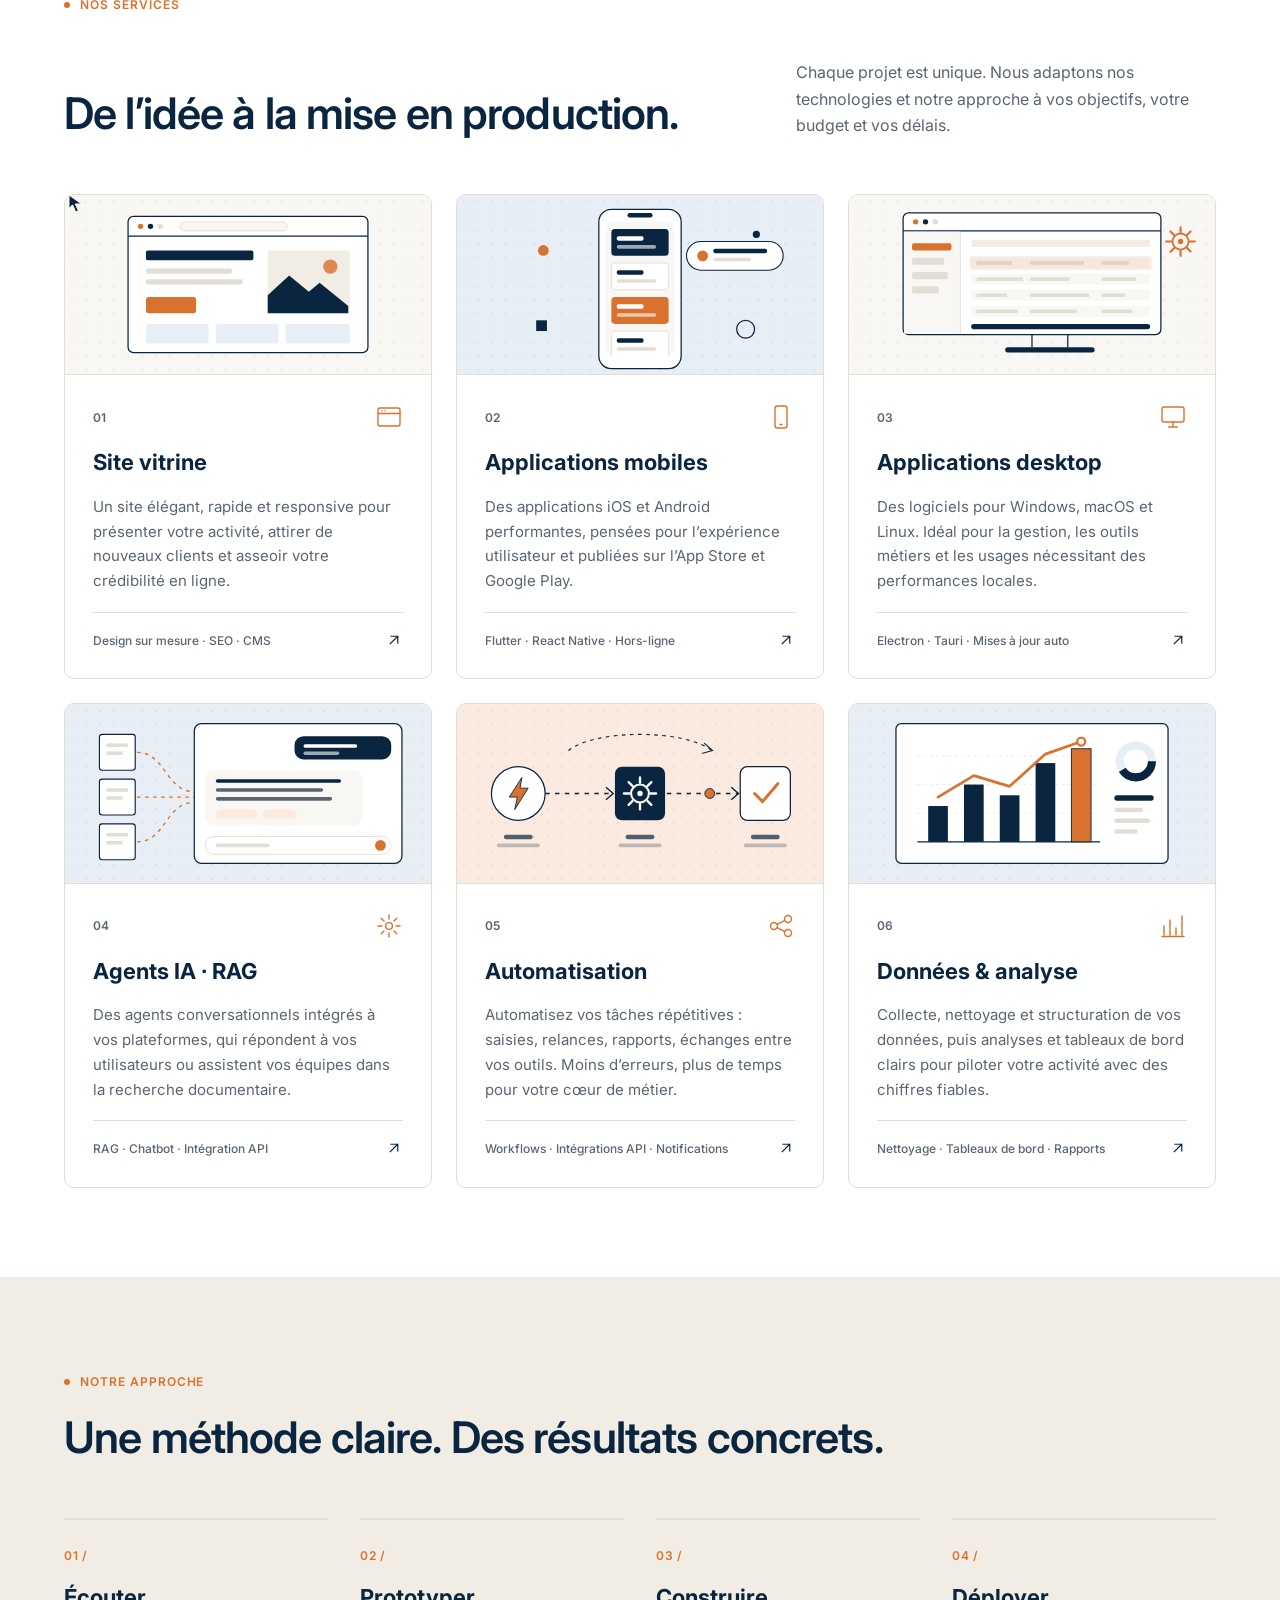
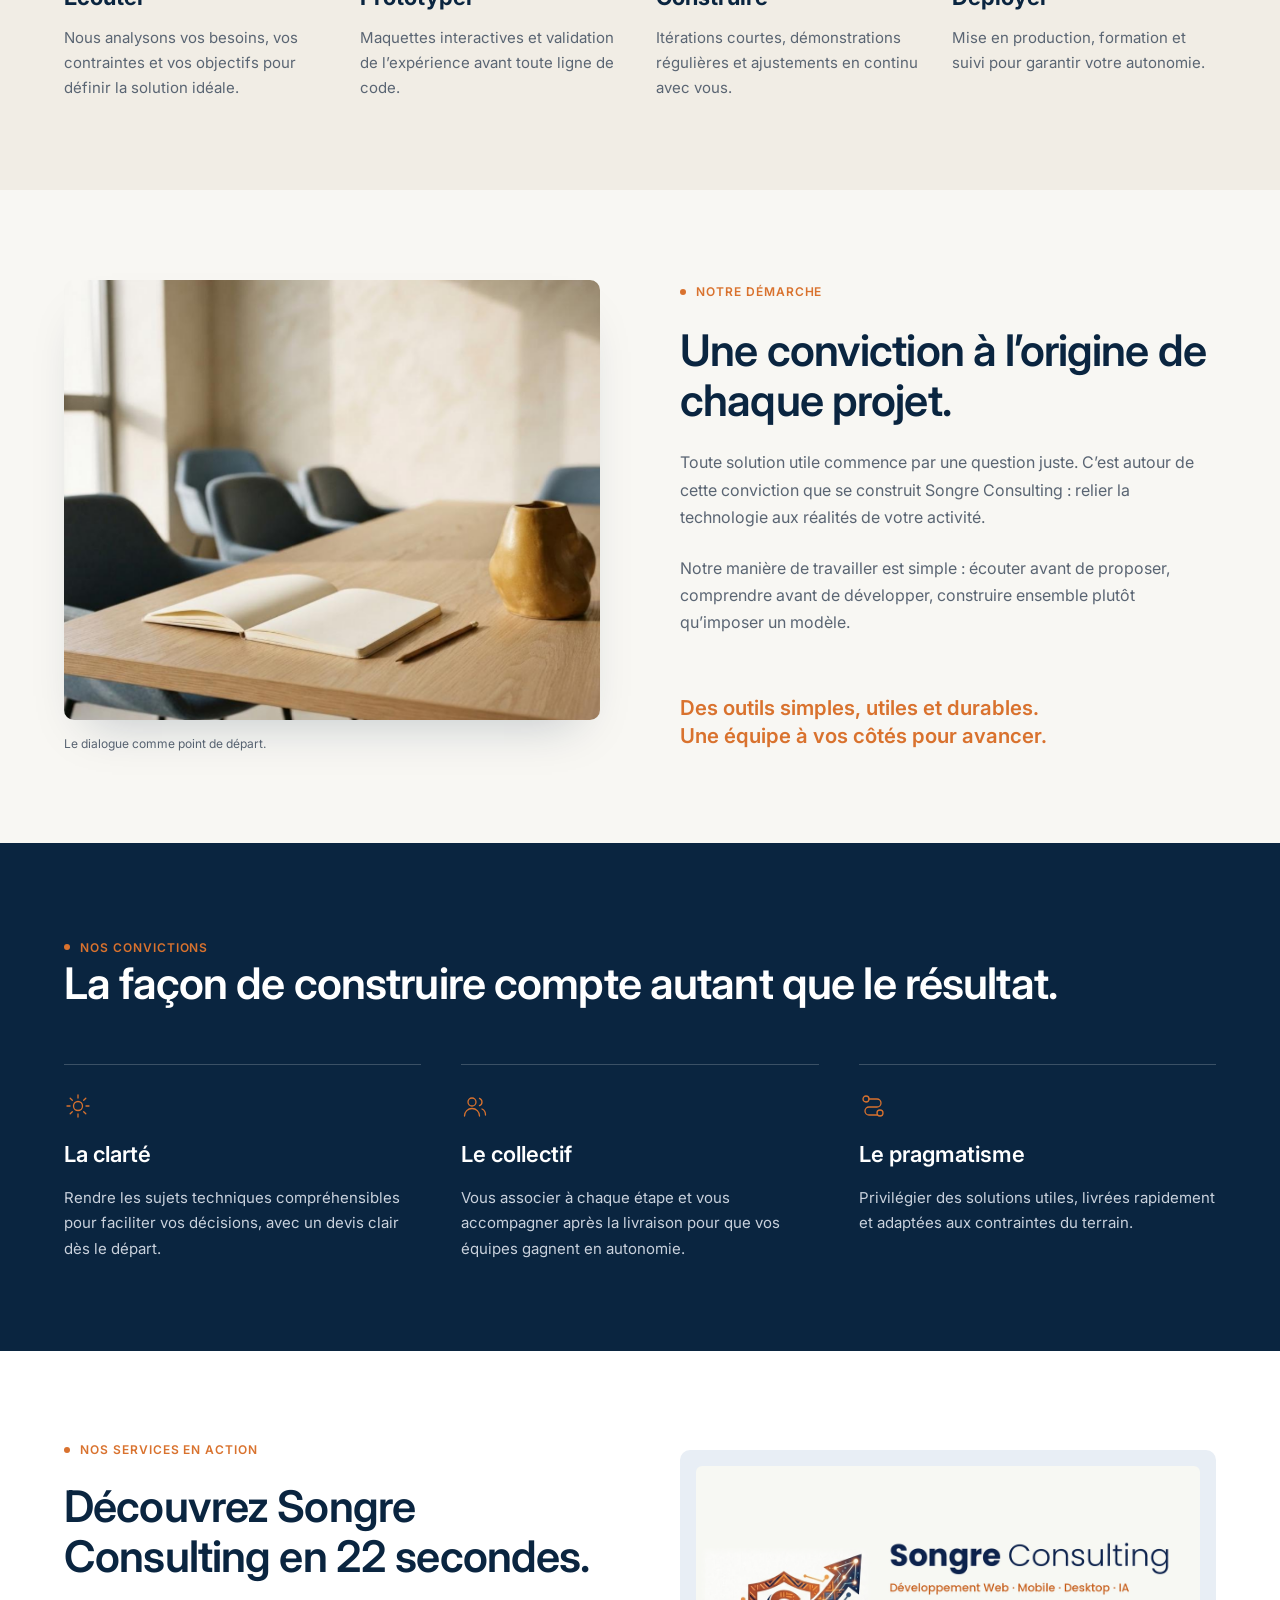
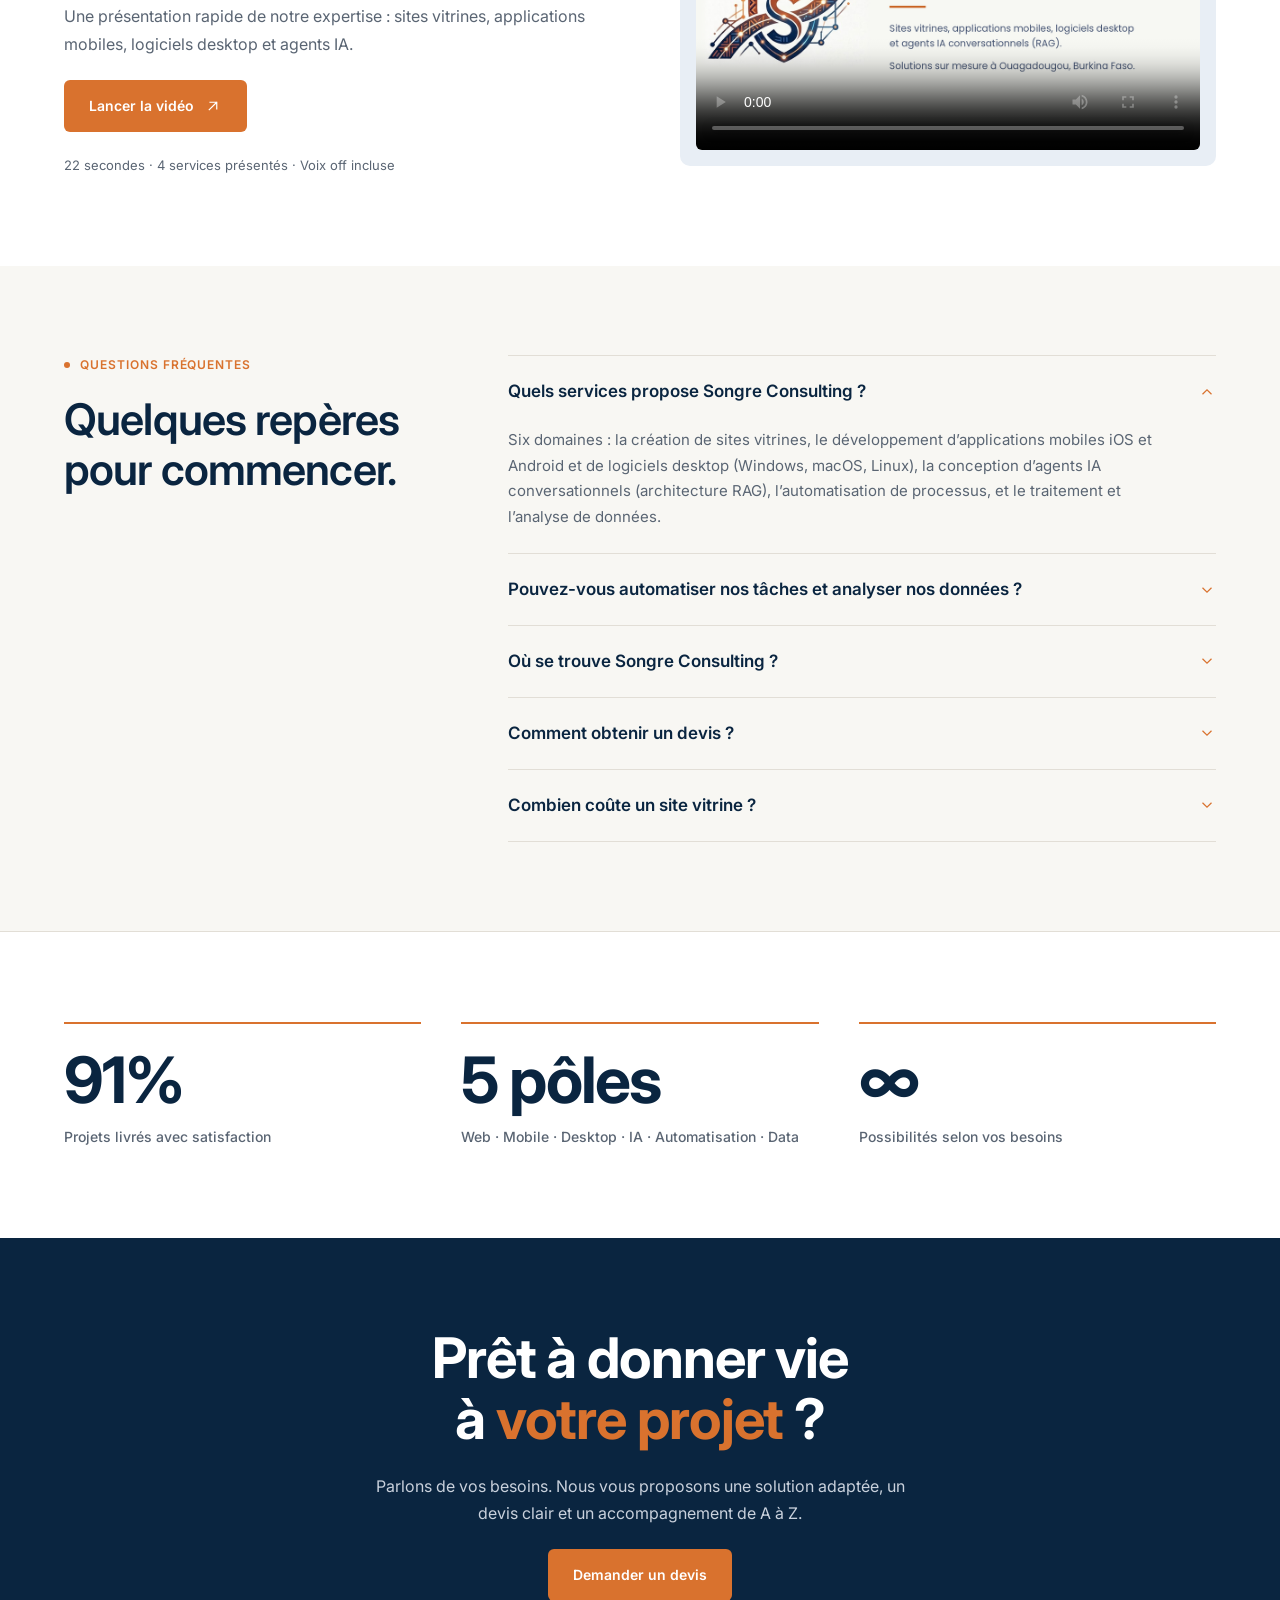
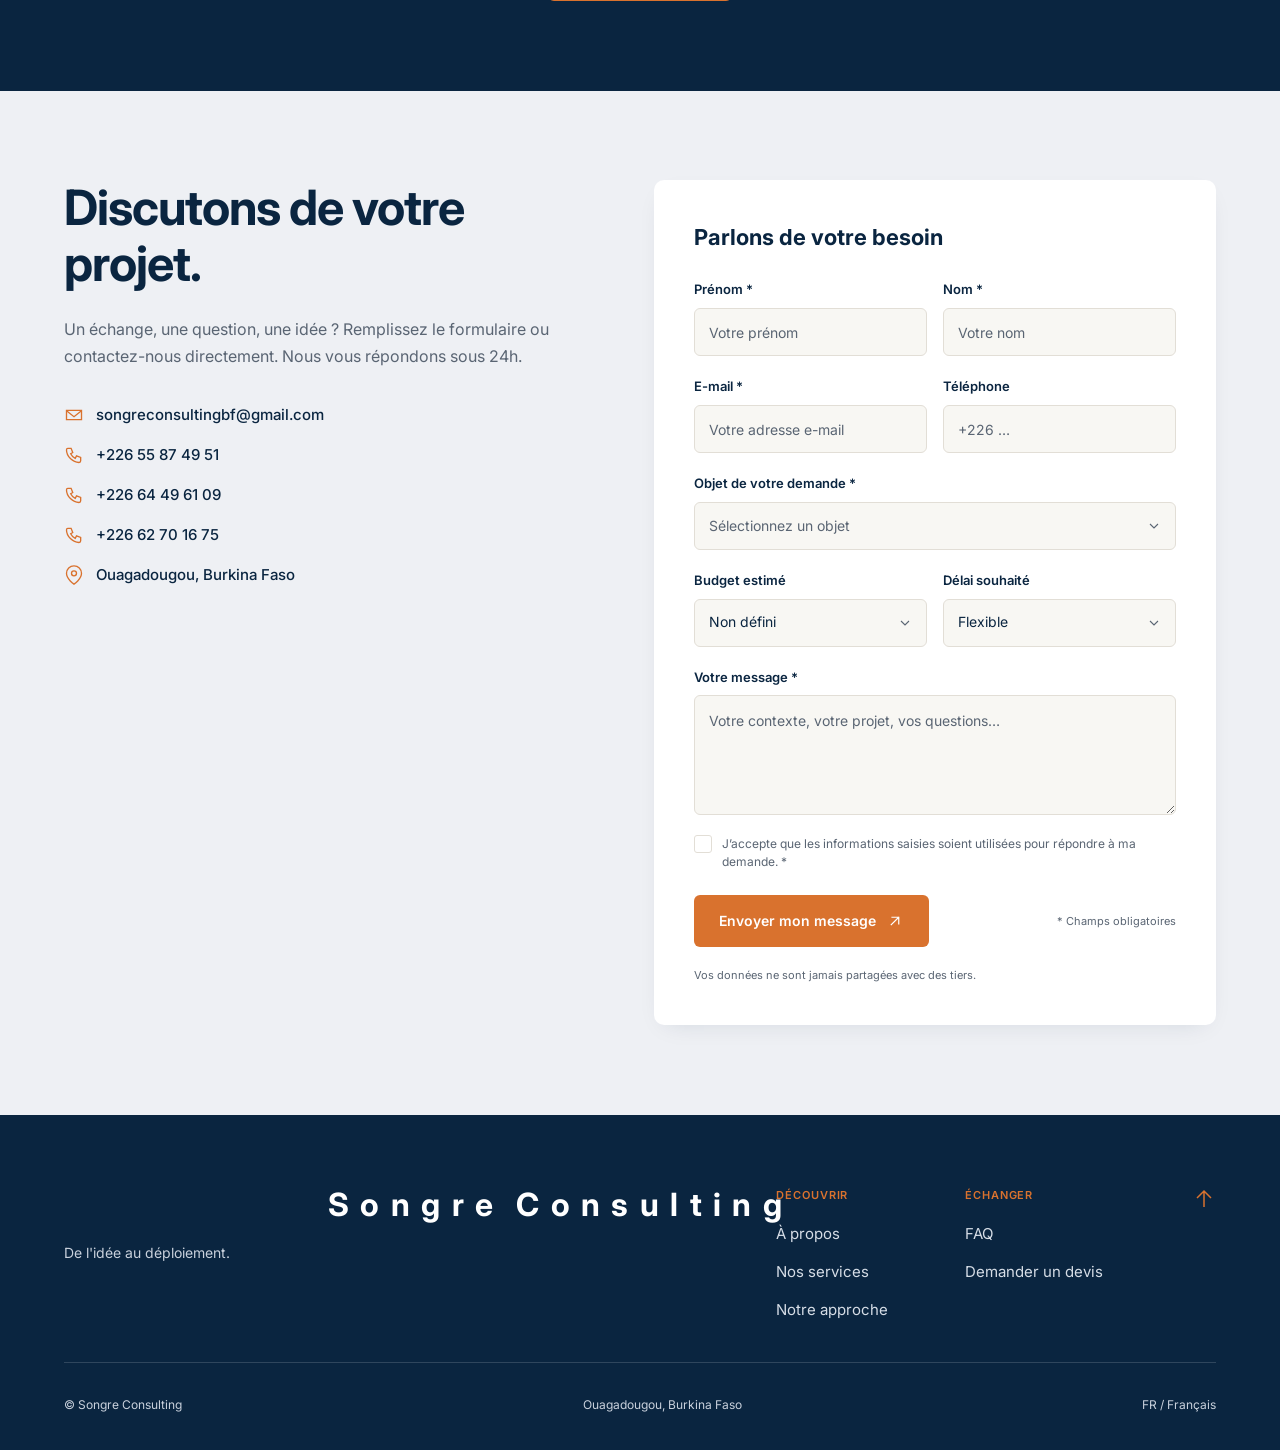
==== commit e5db0823: "correction pour apparition de videos" ====
--- a/index.html
+++ b/index.html
@@ -478,7 +478,7 @@
     </div>
     <div class="video-panel">
       <video id="promo-video" poster="img/og-image.png" preload="metadata" playsinline controls>
-        <source src="videos/StratePresent.mp4" type="video/mp4">
+        <source src="videos/StratePresent.mp4" type="video/mp4"> <!-- Fallback for browsers that don't support the video element -->
         Votre navigateur ne supporte pas la lecture vidéo.
       </video>
     </div>
@@ -660,4 +660,4 @@
 })();
 </script>
 </body>
-</html>
+</html>
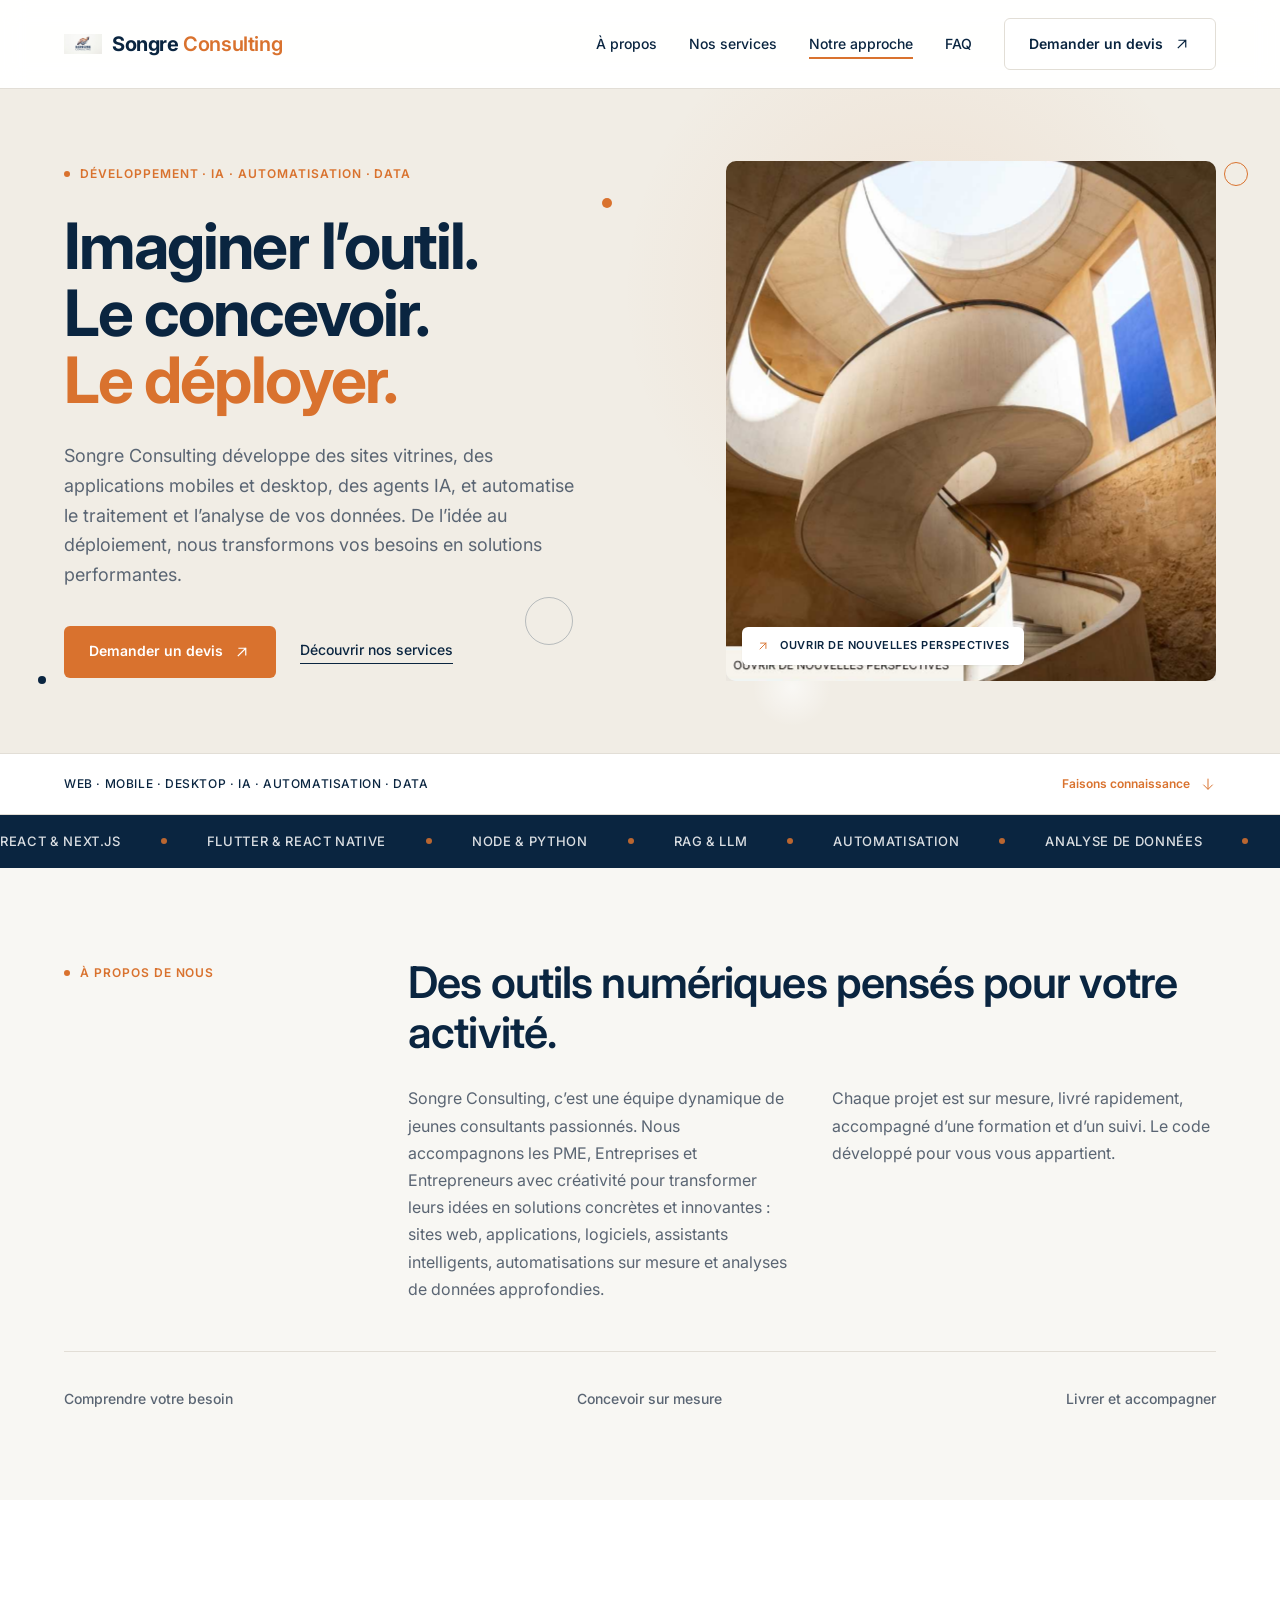
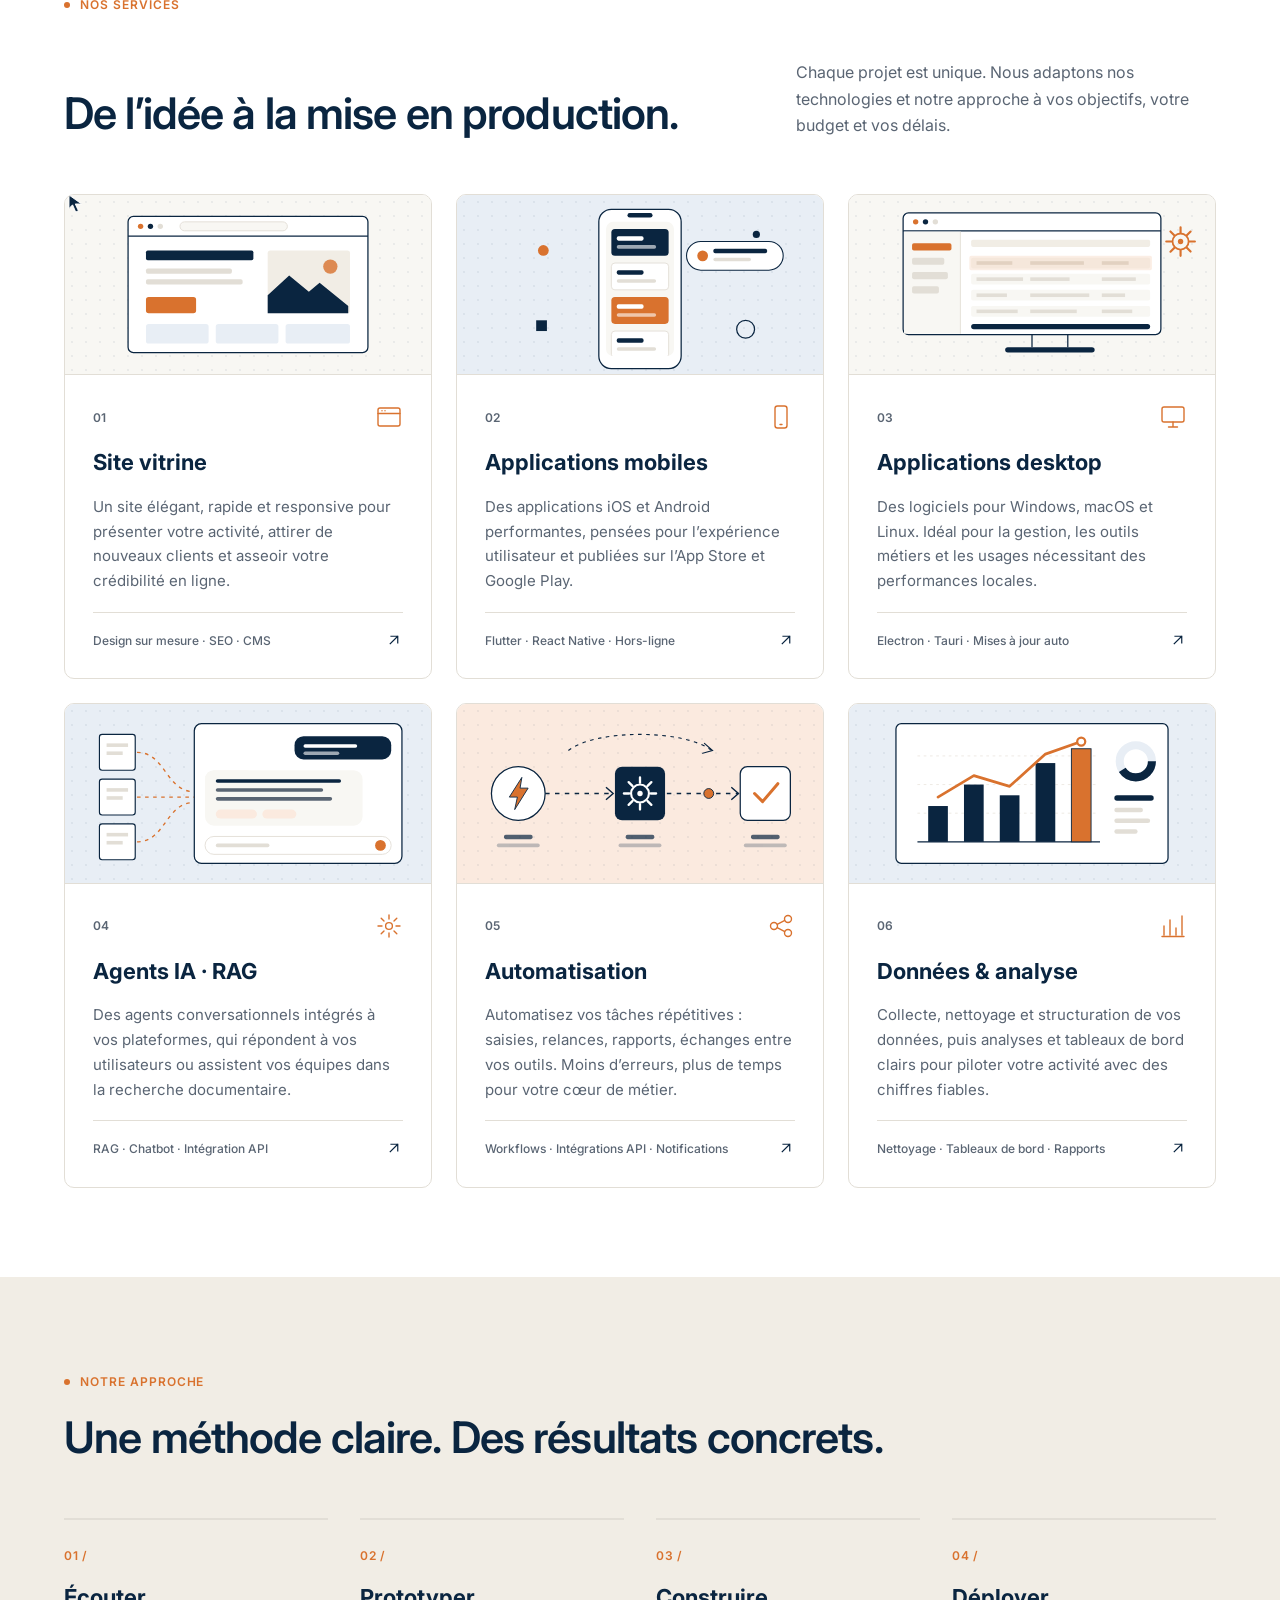
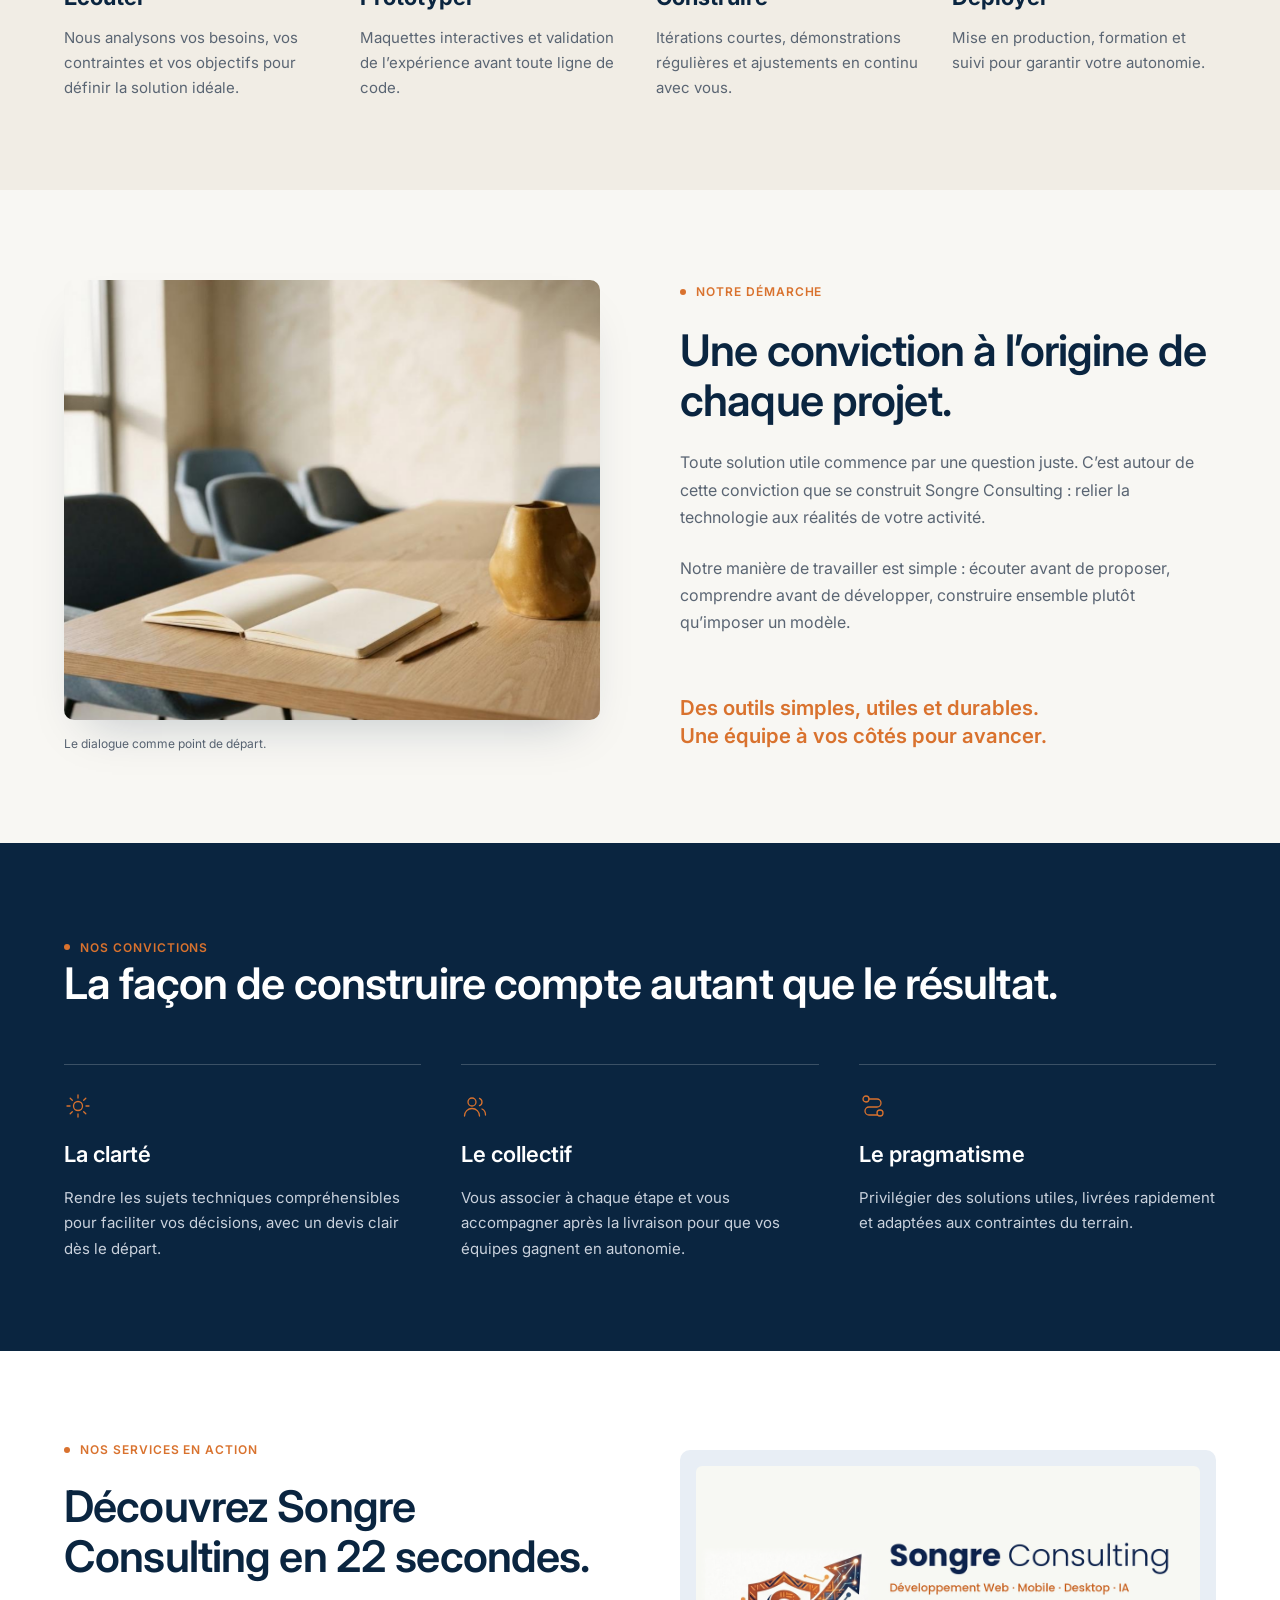
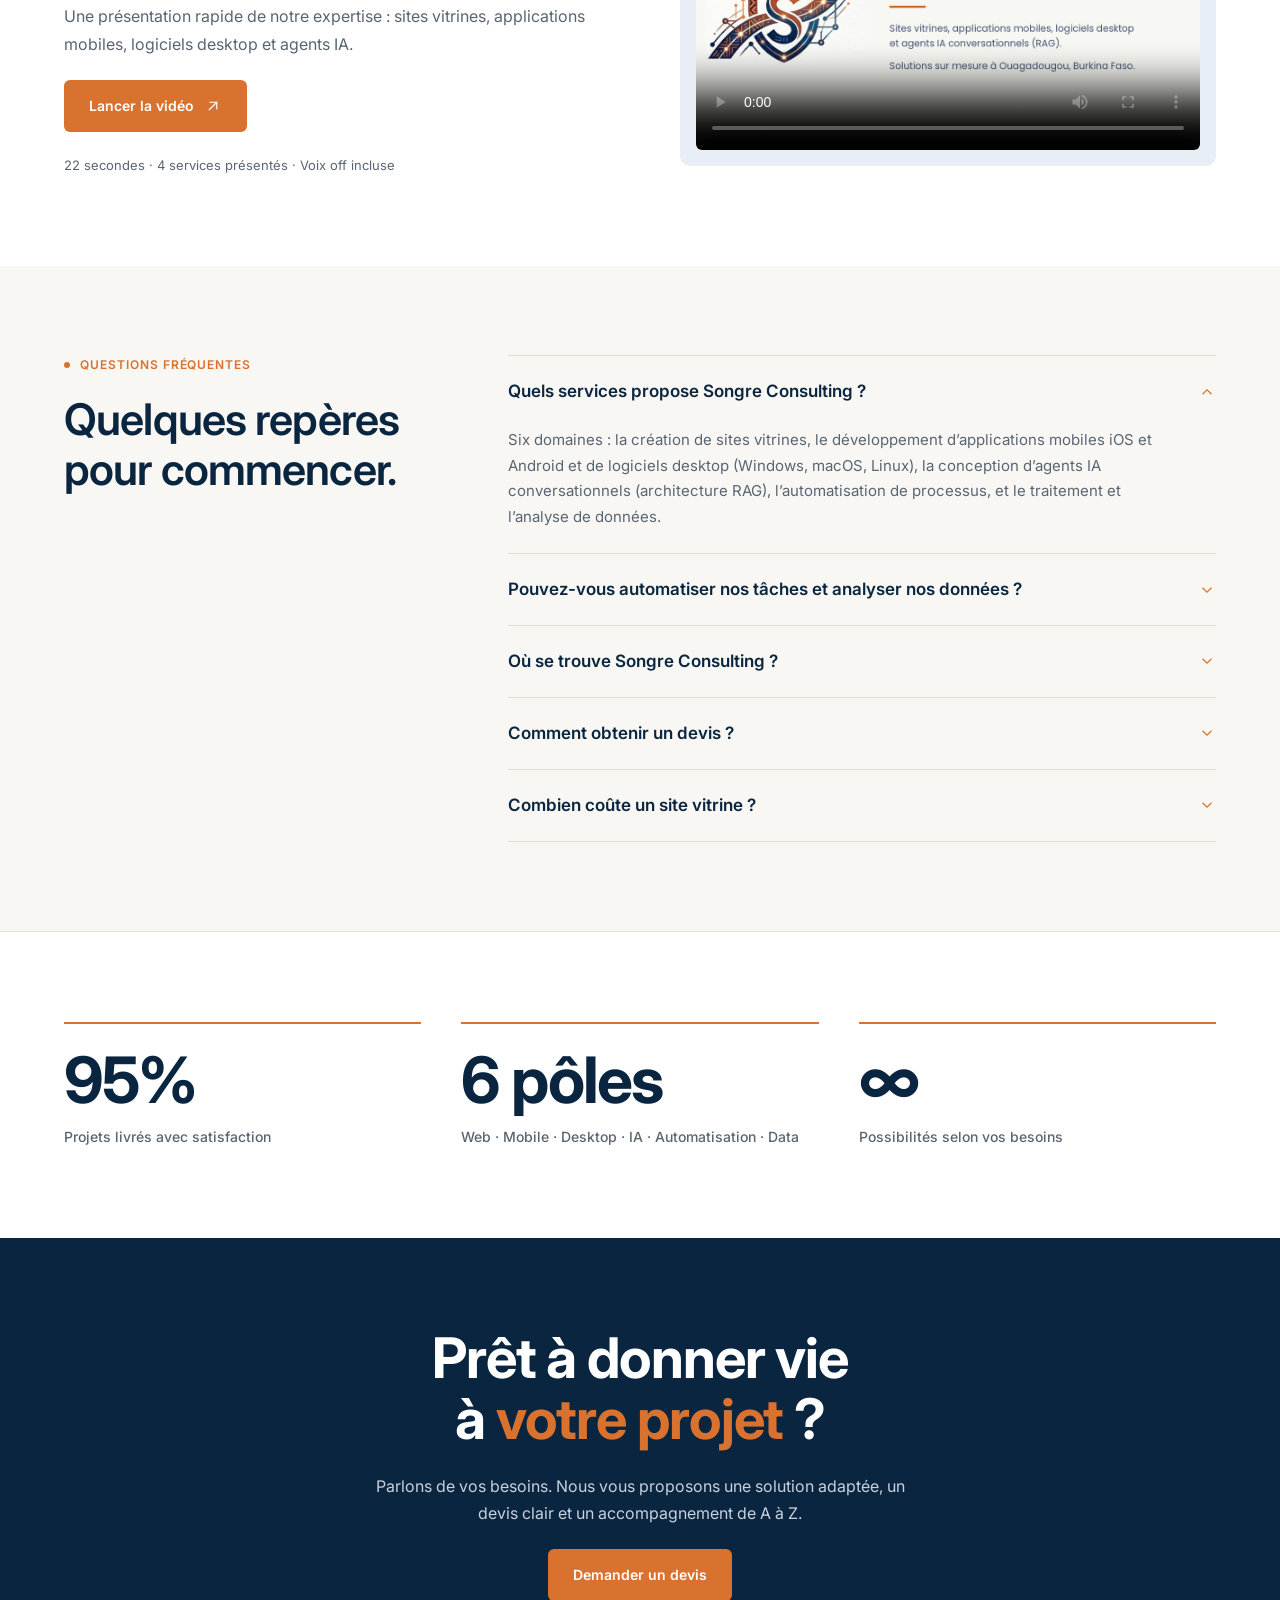
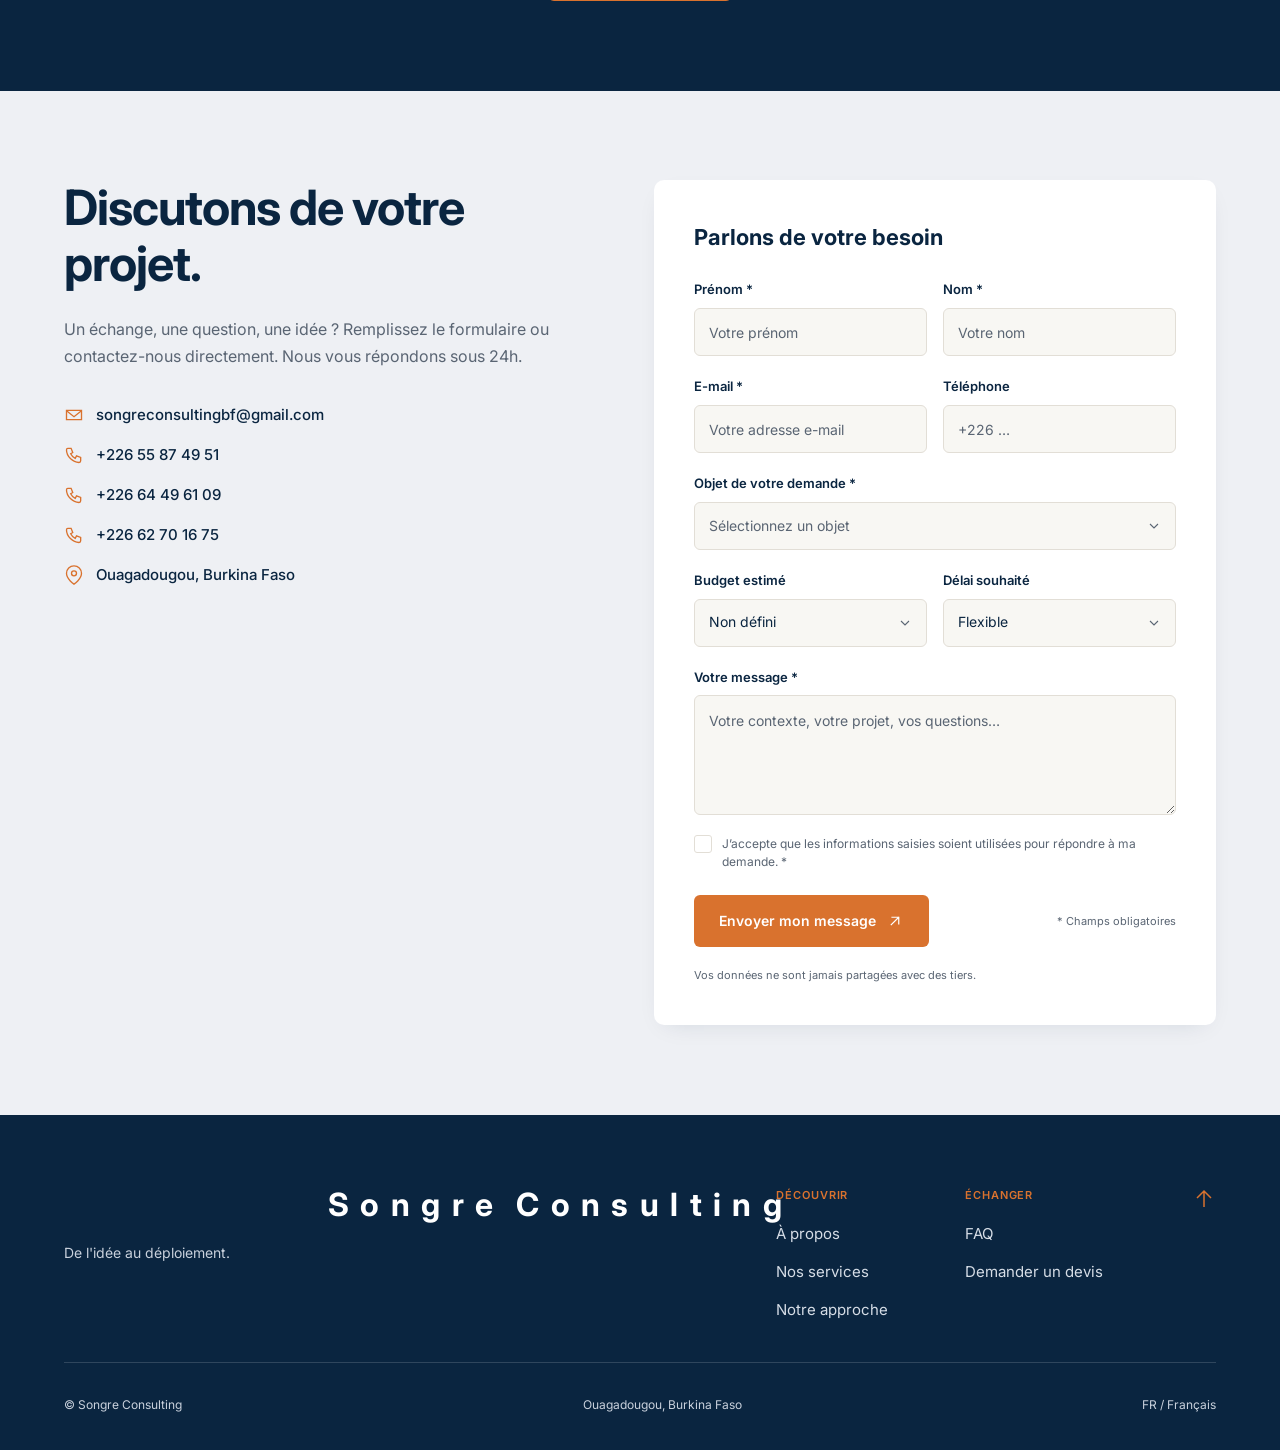
==== commit 7483a53c: "Merge pull request #5 from Songre-Consulting/master correction pour apparition de videos" ====
--- a/index.html
+++ b/index.html
@@ -660,4 +660,4 @@
 })();
 </script>
 </body>
-</html>+</html>
